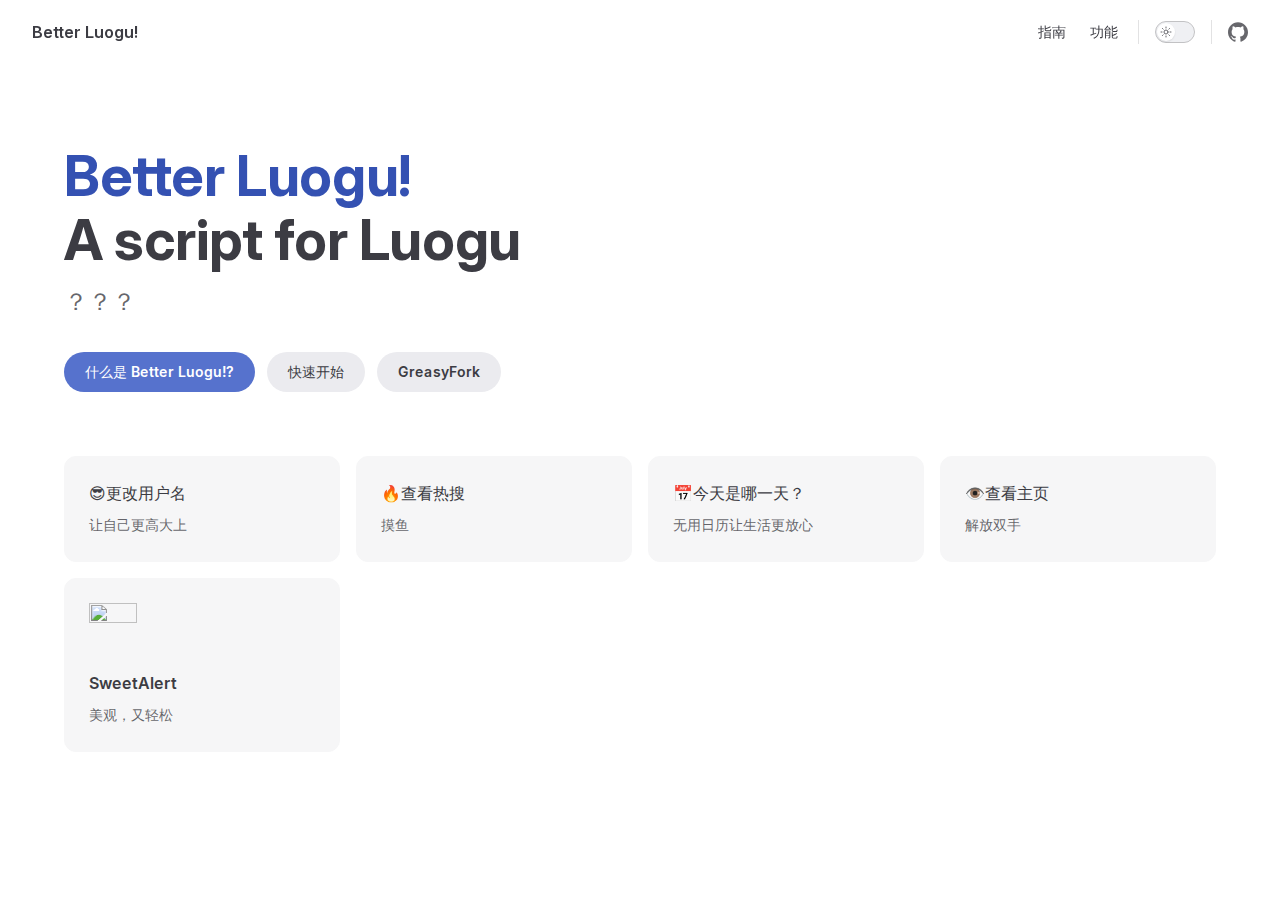
==== index.html @ eec1fc79 "m" ====
<!DOCTYPE html>
<html lang="en-US" dir="ltr">
  <head>
    <meta charset="utf-8">
    <meta name="viewport" content="width=device-width,initial-scale=1">
    <title>Better Luogu!</title>
    <meta name="description" content="A script for Luogu">
    <meta name="generator" content="VitePress v1.3.2">
    <link rel="preload stylesheet" href="/assets/style.Vy1ulHh1.css" as="style">
    
    <script type="module" src="/assets/app.DZzQFwU8.js"></script>
    <link rel="preload" href="/assets/inter-roman-latin.Di8DUHzh.woff2" as="font" type="font/woff2" crossorigin="">
    <link rel="modulepreload" href="/assets/chunks/theme.oPhPHLMv.js">
    <link rel="modulepreload" href="/assets/chunks/framework.CEgrwLex.js">
    <link rel="modulepreload" href="/assets/index.md.DiUFG3dp.lean.js">
    <link rel="icon" href="/favicon.icon">
    <script id="check-dark-mode">(()=>{const e=localStorage.getItem("vitepress-theme-appearance")||"auto",a=window.matchMedia("(prefers-color-scheme: dark)").matches;(!e||e==="auto"?a:e==="dark")&&document.documentElement.classList.add("dark")})();</script>
    <script id="check-mac-os">document.documentElement.classList.toggle("mac",/Mac|iPhone|iPod|iPad/i.test(navigator.platform));</script>
  </head>
  <body>
    <div id="app"><div class="Layout" data-v-d6480360><!--[--><!--]--><!--[--><span tabindex="-1" data-v-ca2f9509></span><a href="#VPContent" class="VPSkipLink visually-hidden" data-v-ca2f9509> Skip to content </a><!--]--><!----><header class="VPNav" data-v-d6480360 data-v-9bd35e56><div class="VPNavBar home top" data-v-9bd35e56 data-v-67d61da4><div class="wrapper" data-v-67d61da4><div class="container" data-v-67d61da4><div class="title" data-v-67d61da4><div class="VPNavBarTitle" data-v-67d61da4 data-v-83a07ee2><a class="title" href="/" data-v-83a07ee2><!--[--><!--]--><!----><span data-v-83a07ee2>Better Luogu!</span><!--[--><!--]--></a></div></div><div class="content" data-v-67d61da4><div class="content-body" data-v-67d61da4><!--[--><!--]--><div class="VPNavBarSearch search" data-v-67d61da4><!----></div><nav aria-labelledby="main-nav-aria-label" class="VPNavBarMenu menu" data-v-67d61da4 data-v-c55fbd2f><span id="main-nav-aria-label" class="visually-hidden" data-v-c55fbd2f> Main Navigation </span><!--[--><!--[--><a class="VPLink link VPNavBarMenuLink" href="/guide/introduction/what-is-Better-Luogu" tabindex="0" data-v-c55fbd2f data-v-611e8020><!--[--><span data-v-611e8020>指南</span><!--]--></a><!--]--><!--[--><a class="VPLink link VPNavBarMenuLink" href="/function/update" tabindex="0" data-v-c55fbd2f data-v-611e8020><!--[--><span data-v-611e8020>功能</span><!--]--></a><!--]--><!--]--></nav><!----><div class="VPNavBarAppearance appearance" data-v-67d61da4 data-v-9e258bc4><button class="VPSwitch VPSwitchAppearance" type="button" role="switch" title="Switch to dark theme" aria-checked="false" data-v-9e258bc4 data-v-59f43e8a data-v-2fafad51><span class="check" data-v-2fafad51><span class="icon" data-v-2fafad51><!--[--><span class="vpi-sun sun" data-v-59f43e8a></span><span class="vpi-moon moon" data-v-59f43e8a></span><!--]--></span></span></button></div><div class="VPSocialLinks VPNavBarSocialLinks social-links" data-v-67d61da4 data-v-81881a00 data-v-c04ac0eb><!--[--><a class="VPSocialLink no-icon" href="https://github.com/volatile78/BetterLuogu" aria-label="github" target="_blank" rel="noopener" data-v-c04ac0eb data-v-ed36364c><span class="vpi-social-github" /></a><!--]--></div><div class="VPFlyout VPNavBarExtra extra" data-v-67d61da4 data-v-0973d3c5 data-v-d850efe5><button type="button" class="button" aria-haspopup="true" aria-expanded="false" aria-label="extra navigation" data-v-d850efe5><span class="vpi-more-horizontal icon" data-v-d850efe5></span></button><div class="menu" data-v-d850efe5><div class="VPMenu" data-v-d850efe5 data-v-6d87a9bc><!----><!--[--><!--[--><!----><div class="group" data-v-0973d3c5><div class="item appearance" data-v-0973d3c5><p class="label" data-v-0973d3c5>Appearance</p><div class="appearance-action" data-v-0973d3c5><button class="VPSwitch VPSwitchAppearance" type="button" role="switch" title="Switch to dark theme" aria-checked="false" data-v-0973d3c5 data-v-59f43e8a data-v-2fafad51><span class="check" data-v-2fafad51><span class="icon" data-v-2fafad51><!--[--><span class="vpi-sun sun" data-v-59f43e8a></span><span class="vpi-moon moon" data-v-59f43e8a></span><!--]--></span></span></button></div></div></div><div class="group" data-v-0973d3c5><div class="item social-links" data-v-0973d3c5><div class="VPSocialLinks social-links-list" data-v-0973d3c5 data-v-c04ac0eb><!--[--><a class="VPSocialLink no-icon" href="https://github.com/volatile78/BetterLuogu" aria-label="github" target="_blank" rel="noopener" data-v-c04ac0eb data-v-ed36364c><span class="vpi-social-github" /></a><!--]--></div></div></div><!--]--><!--]--></div></div></div><!--[--><!--]--><button type="button" class="VPNavBarHamburger hamburger" aria-label="mobile navigation" aria-expanded="false" aria-controls="VPNavScreen" data-v-67d61da4 data-v-9b287ba3><span class="container" data-v-9b287ba3><span class="top" data-v-9b287ba3></span><span class="middle" data-v-9b287ba3></span><span class="bottom" data-v-9b287ba3></span></span></button></div></div></div></div><div class="divider" data-v-67d61da4><div class="divider-line" data-v-67d61da4></div></div></div><!----></header><!----><!----><div class="VPContent is-home" id="VPContent" data-v-d6480360 data-v-bf20719e><div class="VPHome" data-v-bf20719e data-v-41b4383f><!--[--><!--]--><div class="VPHero VPHomeHero" data-v-41b4383f data-v-5a4c76f4><div class="container" data-v-5a4c76f4><div class="main" data-v-5a4c76f4><!--[--><!--]--><!--[--><h1 class="name" data-v-5a4c76f4><span class="clip" data-v-5a4c76f4>Better Luogu!</span></h1><p class="text" data-v-5a4c76f4>A script for Luogu</p><p class="tagline" data-v-5a4c76f4>？？？</p><!--]--><!--[--><!--]--><div class="actions" data-v-5a4c76f4><!--[--><div class="action" data-v-5a4c76f4><a class="VPButton medium brand" href="/guide/introduction/what-is-Better-Luogu" data-v-5a4c76f4 data-v-1bdbe7b6>什么是 Better Luogu!?</a></div><div class="action" data-v-5a4c76f4><a class="VPButton medium alt" href="/guide/introduction/getting-started" data-v-5a4c76f4 data-v-1bdbe7b6>快速开始</a></div><div class="action" data-v-5a4c76f4><a class="VPButton medium alt" href="https://greasyfork.org/zh-CN/scripts/487511-better-luogu" target="_blank" rel="noreferrer" data-v-5a4c76f4 data-v-1bdbe7b6>GreasyFork</a></div><!--]--></div><!--[--><!--]--></div><!----></div></div><!--[--><!--]--><!--[--><!--]--><div class="VPFeatures VPHomeFeatures" data-v-41b4383f data-v-281ad482><div class="container" data-v-281ad482><div class="items" data-v-281ad482><!--[--><div class="grid-4 item" data-v-281ad482><div class="VPLink no-icon VPFeature" data-v-281ad482 data-v-fb1f2192><!--[--><article class="box" data-v-fb1f2192><!----><h2 class="title" data-v-fb1f2192>😎更改用户名</h2><p class="details" data-v-fb1f2192>让自己更高大上</p><!----></article><!--]--></div></div><div class="grid-4 item" data-v-281ad482><div class="VPLink no-icon VPFeature" data-v-281ad482 data-v-fb1f2192><!--[--><article class="box" data-v-fb1f2192><!----><h2 class="title" data-v-fb1f2192>🔥查看热搜</h2><p class="details" data-v-fb1f2192>摸鱼</p><!----></article><!--]--></div></div><div class="grid-4 item" data-v-281ad482><div class="VPLink no-icon VPFeature" data-v-281ad482 data-v-fb1f2192><!--[--><article class="box" data-v-fb1f2192><!----><h2 class="title" data-v-fb1f2192>📅今天是哪一天？</h2><p class="details" data-v-fb1f2192>无用日历让生活更放心</p><!----></article><!--]--></div></div><div class="grid-4 item" data-v-281ad482><div class="VPLink no-icon VPFeature" data-v-281ad482 data-v-fb1f2192><!--[--><article class="box" data-v-fb1f2192><!----><h2 class="title" data-v-fb1f2192>👁查看主页</h2><p class="details" data-v-fb1f2192>解放双手</p><!----></article><!--]--></div></div><div class="grid-4 item" data-v-281ad482><a class="VPLink link vp-external-link-icon no-icon VPFeature" href="https://sweetalert.js.org/" target="_blank" rel="noreferrer" data-v-281ad482 data-v-fb1f2192><!--[--><article class="box" data-v-fb1f2192><!--[--><img class="VPImage" src="https://sweetalert.js.org/assets/images/logo.svg" height="48" width="48" alt data-v-13f56645><!--]--><h2 class="title" data-v-fb1f2192>SweetAlert</h2><p class="details" data-v-fb1f2192>美观，又轻松</p><!----></article><!--]--></a></div><!--]--></div></div></div><!--[--><!--]--><div class="vp-doc container" style="" data-v-41b4383f data-v-29f87111><!--[--><div style="position:relative;" data-v-41b4383f><div></div></div><!--]--></div></div></div><!----><!--[--><!--]--></div></div>
    <script>window.__VP_HASH_MAP__=JSON.parse("{\"function_homepage.md\":\"B52q5Ajx\",\"function_hot_search.md\":\"CsonQ6lb\",\"function_personalization.md\":\"CkexrPQG\",\"function_popup.md\":\"BgIYjr_7\",\"function_update.md\":\"CN-IxDQj\",\"guide_introduction_getting-started.md\":\"0pOg0Qvg\",\"guide_introduction_what-is-better-luogu.md\":\"WMk35V8z\",\"index.md\":\"DiUFG3dp\",\"use_illustrate.md\":\"Cev5ZSl0\",\"use_username.md\":\"CEGbSxUd\"}");window.__VP_SITE_DATA__=JSON.parse("{\"lang\":\"en-US\",\"dir\":\"ltr\",\"title\":\"Better Luogu!\",\"description\":\"A script for Luogu\",\"base\":\"/\",\"head\":[],\"router\":{\"prefetchLinks\":true},\"appearance\":true,\"themeConfig\":{\"nav\":[{\"text\":\"指南\",\"link\":\"/guide/introduction/what-is-Better-Luogu\"},{\"text\":\"功能\",\"link\":\"/function/update\"}],\"sidebar\":[{\"text\":\"简介\",\"items\":[{\"text\":\"什么是 Better Luogu!?\",\"link\":\"/guide/introduction/what-is-Better-Luogu\"},{\"text\":\"快速开始\",\"link\":\"/guide/introduction/getting-started\"}]},{\"text\":\"功能\",\"items\":[{\"text\":\"更新提醒\",\"link\":\"/function/update\"},{\"text\":\"弹窗\",\"link\":\"/function/popup\"},{\"text\":\"个性化\",\"link\":\"/function/personalization\"},{\"text\":\"热搜\",\"link\":\"/function/hot_search\"},{\"text\":\"查看别人主页\",\"link\":\"/function/homepage\"}]},{\"text\":\"使用\",\"items\":[{\"text\":\"说明\",\"link\":\"/use/illustrate\"},{\"text\":\"用户名\",\"link\":\"/use/username\"}]}],\"socialLinks\":[{\"icon\":\"github\",\"link\":\"https://github.com/volatile78/BetterLuogu\"}]},\"locales\":{},\"scrollOffset\":134,\"cleanUrls\":true}");</script>
    
  </body>
</html>
---- assets/style.Vy1ulHh1.css ----
@font-face{font-family:Inter;font-style:normal;font-weight:100 900;font-display:swap;src:url(/assets/inter-roman-cyrillic-ext.BBPuwvHQ.woff2) format("woff2");unicode-range:U+0460-052F,U+1C80-1C88,U+20B4,U+2DE0-2DFF,U+A640-A69F,U+FE2E-FE2F}@font-face{font-family:Inter;font-style:normal;font-weight:100 900;font-display:swap;src:url(/assets/inter-roman-cyrillic.C5lxZ8CY.woff2) format("woff2");unicode-range:U+0301,U+0400-045F,U+0490-0491,U+04B0-04B1,U+2116}@font-face{font-family:Inter;font-style:normal;font-weight:100 900;font-display:swap;src:url(/assets/inter-roman-greek-ext.CqjqNYQ-.woff2) format("woff2");unicode-range:U+1F00-1FFF}@font-face{font-family:Inter;font-style:normal;font-weight:100 900;font-display:swap;src:url(/assets/inter-roman-greek.BBVDIX6e.woff2) format("woff2");unicode-range:U+0370-0377,U+037A-037F,U+0384-038A,U+038C,U+038E-03A1,U+03A3-03FF}@font-face{font-family:Inter;font-style:normal;font-weight:100 900;font-display:swap;src:url(/assets/inter-roman-vietnamese.BjW4sHH5.woff2) format("woff2");unicode-range:U+0102-0103,U+0110-0111,U+0128-0129,U+0168-0169,U+01A0-01A1,U+01AF-01B0,U+0300-0301,U+0303-0304,U+0308-0309,U+0323,U+0329,U+1EA0-1EF9,U+20AB}@font-face{font-family:Inter;font-style:normal;font-weight:100 900;font-display:swap;src:url(/assets/inter-roman-latin-ext.4ZJIpNVo.woff2) format("woff2");unicode-range:U+0100-02AF,U+0304,U+0308,U+0329,U+1E00-1E9F,U+1EF2-1EFF,U+2020,U+20A0-20AB,U+20AD-20C0,U+2113,U+2C60-2C7F,U+A720-A7FF}@font-face{font-family:Inter;font-style:normal;font-weight:100 900;font-display:swap;src:url(/assets/inter-roman-latin.Di8DUHzh.woff2) format("woff2");unicode-range:U+0000-00FF,U+0131,U+0152-0153,U+02BB-02BC,U+02C6,U+02DA,U+02DC,U+0304,U+0308,U+0329,U+2000-206F,U+2074,U+20AC,U+2122,U+2191,U+2193,U+2212,U+2215,U+FEFF,U+FFFD}@font-face{font-family:Inter;font-style:italic;font-weight:100 900;font-display:swap;src:url(/assets/inter-italic-cyrillic-ext.r48I6akx.woff2) format("woff2");unicode-range:U+0460-052F,U+1C80-1C88,U+20B4,U+2DE0-2DFF,U+A640-A69F,U+FE2E-FE2F}@font-face{font-family:Inter;font-style:italic;font-weight:100 900;font-display:swap;src:url(/assets/inter-italic-cyrillic.By2_1cv3.woff2) format("woff2");unicode-range:U+0301,U+0400-045F,U+0490-0491,U+04B0-04B1,U+2116}@font-face{font-family:Inter;font-style:italic;font-weight:100 900;font-display:swap;src:url(/assets/inter-italic-greek-ext.1u6EdAuj.woff2) format("woff2");unicode-range:U+1F00-1FFF}@font-face{font-family:Inter;font-style:italic;font-weight:100 900;font-display:swap;src:url(/assets/inter-italic-greek.DJ8dCoTZ.woff2) format("woff2");unicode-range:U+0370-0377,U+037A-037F,U+0384-038A,U+038C,U+038E-03A1,U+03A3-03FF}@font-face{font-family:Inter;font-style:italic;font-weight:100 900;font-display:swap;src:url(/assets/inter-italic-vietnamese.BSbpV94h.woff2) format("woff2");unicode-range:U+0102-0103,U+0110-0111,U+0128-0129,U+0168-0169,U+01A0-01A1,U+01AF-01B0,U+0300-0301,U+0303-0304,U+0308-0309,U+0323,U+0329,U+1EA0-1EF9,U+20AB}@font-face{font-family:Inter;font-style:italic;font-weight:100 900;font-display:swap;src:url(/assets/inter-italic-latin-ext.CN1xVJS-.woff2) format("woff2");unicode-range:U+0100-02AF,U+0304,U+0308,U+0329,U+1E00-1E9F,U+1EF2-1EFF,U+2020,U+20A0-20AB,U+20AD-20C0,U+2113,U+2C60-2C7F,U+A720-A7FF}@font-face{font-family:Inter;font-style:italic;font-weight:100 900;font-display:swap;src:url(/assets/inter-italic-latin.C2AdPX0b.woff2) format("woff2");unicode-range:U+0000-00FF,U+0131,U+0152-0153,U+02BB-02BC,U+02C6,U+02DA,U+02DC,U+0304,U+0308,U+0329,U+2000-206F,U+2074,U+20AC,U+2122,U+2191,U+2193,U+2212,U+2215,U+FEFF,U+FFFD}@font-face{font-family:Punctuation SC;font-weight:400;src:local("PingFang SC Regular"),local("Noto Sans CJK SC"),local("Microsoft YaHei");unicode-range:U+201C,U+201D,U+2018,U+2019,U+2E3A,U+2014,U+2013,U+2026,U+00B7,U+007E,U+002F}@font-face{font-family:Punctuation SC;font-weight:500;src:local("PingFang SC Medium"),local("Noto Sans CJK SC"),local("Microsoft YaHei");unicode-range:U+201C,U+201D,U+2018,U+2019,U+2E3A,U+2014,U+2013,U+2026,U+00B7,U+007E,U+002F}@font-face{font-family:Punctuation SC;font-weight:600;src:local("PingFang SC Semibold"),local("Noto Sans CJK SC Bold"),local("Microsoft YaHei Bold");unicode-range:U+201C,U+201D,U+2018,U+2019,U+2E3A,U+2014,U+2013,U+2026,U+00B7,U+007E,U+002F}@font-face{font-family:Punctuation SC;font-weight:700;src:local("PingFang SC Semibold"),local("Noto Sans CJK SC Bold"),local("Microsoft YaHei Bold");unicode-range:U+201C,U+201D,U+2018,U+2019,U+2E3A,U+2014,U+2013,U+2026,U+00B7,U+007E,U+002F}:root{--vp-c-white: #ffffff;--vp-c-black: #000000;--vp-c-neutral: var(--vp-c-black);--vp-c-neutral-inverse: var(--vp-c-white)}.dark{--vp-c-neutral: var(--vp-c-white);--vp-c-neutral-inverse: var(--vp-c-black)}:root{--vp-c-gray-1: #dddde3;--vp-c-gray-2: #e4e4e9;--vp-c-gray-3: #ebebef;--vp-c-gray-soft: rgba(142, 150, 170, .14);--vp-c-indigo-1: #3451b2;--vp-c-indigo-2: #3a5ccc;--vp-c-indigo-3: #5672cd;--vp-c-indigo-soft: rgba(100, 108, 255, .14);--vp-c-purple-1: #6f42c1;--vp-c-purple-2: #7e4cc9;--vp-c-purple-3: #8e5cd9;--vp-c-purple-soft: rgba(159, 122, 234, .14);--vp-c-green-1: #18794e;--vp-c-green-2: #299764;--vp-c-green-3: #30a46c;--vp-c-green-soft: rgba(16, 185, 129, .14);--vp-c-yellow-1: #915930;--vp-c-yellow-2: #946300;--vp-c-yellow-3: #9f6a00;--vp-c-yellow-soft: rgba(234, 179, 8, .14);--vp-c-red-1: #b8272c;--vp-c-red-2: #d5393e;--vp-c-red-3: #e0575b;--vp-c-red-soft: rgba(244, 63, 94, .14);--vp-c-sponsor: #db2777}.dark{--vp-c-gray-1: #515c67;--vp-c-gray-2: #414853;--vp-c-gray-3: #32363f;--vp-c-gray-soft: rgba(101, 117, 133, .16);--vp-c-indigo-1: #a8b1ff;--vp-c-indigo-2: #5c73e7;--vp-c-indigo-3: #3e63dd;--vp-c-indigo-soft: rgba(100, 108, 255, .16);--vp-c-purple-1: #c8abfa;--vp-c-purple-2: #a879e6;--vp-c-purple-3: #8e5cd9;--vp-c-purple-soft: rgba(159, 122, 234, .16);--vp-c-green-1: #3dd68c;--vp-c-green-2: #30a46c;--vp-c-green-3: #298459;--vp-c-green-soft: rgba(16, 185, 129, .16);--vp-c-yellow-1: #f9b44e;--vp-c-yellow-2: #da8b17;--vp-c-yellow-3: #a46a0a;--vp-c-yellow-soft: rgba(234, 179, 8, .16);--vp-c-red-1: #f66f81;--vp-c-red-2: #f14158;--vp-c-red-3: #b62a3c;--vp-c-red-soft: rgba(244, 63, 94, .16)}:root{--vp-c-bg: #ffffff;--vp-c-bg-alt: #f6f6f7;--vp-c-bg-elv: #ffffff;--vp-c-bg-soft: #f6f6f7}.dark{--vp-c-bg: #1b1b1f;--vp-c-bg-alt: #161618;--vp-c-bg-elv: #202127;--vp-c-bg-soft: #202127}:root{--vp-c-border: #c2c2c4;--vp-c-divider: #e2e2e3;--vp-c-gutter: #e2e2e3}.dark{--vp-c-border: #3c3f44;--vp-c-divider: #2e2e32;--vp-c-gutter: #000000}:root{--vp-c-text-1: rgba(60, 60, 67);--vp-c-text-2: rgba(60, 60, 67, .78);--vp-c-text-3: rgba(60, 60, 67, .56)}.dark{--vp-c-text-1: rgba(255, 255, 245, .86);--vp-c-text-2: rgba(235, 235, 245, .6);--vp-c-text-3: rgba(235, 235, 245, .38)}:root{--vp-c-default-1: var(--vp-c-gray-1);--vp-c-default-2: var(--vp-c-gray-2);--vp-c-default-3: var(--vp-c-gray-3);--vp-c-default-soft: var(--vp-c-gray-soft);--vp-c-brand-1: var(--vp-c-indigo-1);--vp-c-brand-2: var(--vp-c-indigo-2);--vp-c-brand-3: var(--vp-c-indigo-3);--vp-c-brand-soft: var(--vp-c-indigo-soft);--vp-c-brand: var(--vp-c-brand-1);--vp-c-tip-1: var(--vp-c-brand-1);--vp-c-tip-2: var(--vp-c-brand-2);--vp-c-tip-3: var(--vp-c-brand-3);--vp-c-tip-soft: var(--vp-c-brand-soft);--vp-c-note-1: var(--vp-c-brand-1);--vp-c-note-2: var(--vp-c-brand-2);--vp-c-note-3: var(--vp-c-brand-3);--vp-c-note-soft: var(--vp-c-brand-soft);--vp-c-success-1: var(--vp-c-green-1);--vp-c-success-2: var(--vp-c-green-2);--vp-c-success-3: var(--vp-c-green-3);--vp-c-success-soft: var(--vp-c-green-soft);--vp-c-important-1: var(--vp-c-purple-1);--vp-c-important-2: var(--vp-c-purple-2);--vp-c-important-3: var(--vp-c-purple-3);--vp-c-important-soft: var(--vp-c-purple-soft);--vp-c-warning-1: var(--vp-c-yellow-1);--vp-c-warning-2: var(--vp-c-yellow-2);--vp-c-warning-3: var(--vp-c-yellow-3);--vp-c-warning-soft: var(--vp-c-yellow-soft);--vp-c-danger-1: var(--vp-c-red-1);--vp-c-danger-2: var(--vp-c-red-2);--vp-c-danger-3: var(--vp-c-red-3);--vp-c-danger-soft: var(--vp-c-red-soft);--vp-c-caution-1: var(--vp-c-red-1);--vp-c-caution-2: var(--vp-c-red-2);--vp-c-caution-3: var(--vp-c-red-3);--vp-c-caution-soft: var(--vp-c-red-soft)}:root{--vp-font-family-base: "Inter", ui-sans-serif, system-ui, sans-serif, "Apple Color Emoji", "Segoe UI Emoji", "Segoe UI Symbol", "Noto Color Emoji";--vp-font-family-mono: ui-monospace, "Menlo", "Monaco", "Consolas", "Liberation Mono", "Courier New", monospace;font-optical-sizing:auto}:root:where(:lang(zh)){--vp-font-family-base: "Punctuation SC", "Inter", ui-sans-serif, system-ui, "PingFang SC", "Noto Sans CJK SC", "Noto Sans SC", "Heiti SC", "Microsoft YaHei", "DengXian", sans-serif, "Apple Color Emoji", "Segoe UI Emoji", "Segoe UI Symbol", "Noto Color Emoji"}:root{--vp-shadow-1: 0 1px 2px rgba(0, 0, 0, .04), 0 1px 2px rgba(0, 0, 0, .06);--vp-shadow-2: 0 3px 12px rgba(0, 0, 0, .07), 0 1px 4px rgba(0, 0, 0, .07);--vp-shadow-3: 0 12px 32px rgba(0, 0, 0, .1), 0 2px 6px rgba(0, 0, 0, .08);--vp-shadow-4: 0 14px 44px rgba(0, 0, 0, .12), 0 3px 9px rgba(0, 0, 0, .12);--vp-shadow-5: 0 18px 56px rgba(0, 0, 0, .16), 0 4px 12px rgba(0, 0, 0, .16)}:root{--vp-z-index-footer: 10;--vp-z-index-local-nav: 20;--vp-z-index-nav: 30;--vp-z-index-layout-top: 40;--vp-z-index-backdrop: 50;--vp-z-index-sidebar: 60}@media (min-width: 960px){:root{--vp-z-index-sidebar: 25}}:root{--vp-layout-max-width: 1440px}:root{--vp-header-anchor-symbol: "#"}:root{--vp-code-line-height: 1.7;--vp-code-font-size: .875em;--vp-code-color: var(--vp-c-brand-1);--vp-code-link-color: var(--vp-c-brand-1);--vp-code-link-hover-color: var(--vp-c-brand-2);--vp-code-bg: var(--vp-c-default-soft);--vp-code-block-color: var(--vp-c-text-2);--vp-code-block-bg: var(--vp-c-bg-alt);--vp-code-block-divider-color: var(--vp-c-gutter);--vp-code-lang-color: var(--vp-c-text-3);--vp-code-line-highlight-color: var(--vp-c-default-soft);--vp-code-line-number-color: var(--vp-c-text-3);--vp-code-line-diff-add-color: var(--vp-c-success-soft);--vp-code-line-diff-add-symbol-color: var(--vp-c-success-1);--vp-code-line-diff-remove-color: var(--vp-c-danger-soft);--vp-code-line-diff-remove-symbol-color: var(--vp-c-danger-1);--vp-code-line-warning-color: var(--vp-c-warning-soft);--vp-code-line-error-color: var(--vp-c-danger-soft);--vp-code-copy-code-border-color: var(--vp-c-divider);--vp-code-copy-code-bg: var(--vp-c-bg-soft);--vp-code-copy-code-hover-border-color: var(--vp-c-divider);--vp-code-copy-code-hover-bg: var(--vp-c-bg);--vp-code-copy-code-active-text: var(--vp-c-text-2);--vp-code-copy-copied-text-content: "Copied";--vp-code-tab-divider: var(--vp-code-block-divider-color);--vp-code-tab-text-color: var(--vp-c-text-2);--vp-code-tab-bg: var(--vp-code-block-bg);--vp-code-tab-hover-text-color: var(--vp-c-text-1);--vp-code-tab-active-text-color: var(--vp-c-text-1);--vp-code-tab-active-bar-color: var(--vp-c-brand-1)}:root{--vp-button-brand-border: transparent;--vp-button-brand-text: var(--vp-c-white);--vp-button-brand-bg: var(--vp-c-brand-3);--vp-button-brand-hover-border: transparent;--vp-button-brand-hover-text: var(--vp-c-white);--vp-button-brand-hover-bg: var(--vp-c-brand-2);--vp-button-brand-active-border: transparent;--vp-button-brand-active-text: var(--vp-c-white);--vp-button-brand-active-bg: var(--vp-c-brand-1);--vp-button-alt-border: transparent;--vp-button-alt-text: var(--vp-c-text-1);--vp-button-alt-bg: var(--vp-c-default-3);--vp-button-alt-hover-border: transparent;--vp-button-alt-hover-text: var(--vp-c-text-1);--vp-button-alt-hover-bg: var(--vp-c-default-2);--vp-button-alt-active-border: transparent;--vp-button-alt-active-text: var(--vp-c-text-1);--vp-button-alt-active-bg: var(--vp-c-default-1);--vp-button-sponsor-border: var(--vp-c-text-2);--vp-button-sponsor-text: var(--vp-c-text-2);--vp-button-sponsor-bg: transparent;--vp-button-sponsor-hover-border: var(--vp-c-sponsor);--vp-button-sponsor-hover-text: var(--vp-c-sponsor);--vp-button-sponsor-hover-bg: transparent;--vp-button-sponsor-active-border: var(--vp-c-sponsor);--vp-button-sponsor-active-text: var(--vp-c-sponsor);--vp-button-sponsor-active-bg: transparent}:root{--vp-custom-block-font-size: 14px;--vp-custom-block-code-font-size: 13px;--vp-custom-block-info-border: transparent;--vp-custom-block-info-text: var(--vp-c-text-1);--vp-custom-block-info-bg: var(--vp-c-default-soft);--vp-custom-block-info-code-bg: var(--vp-c-default-soft);--vp-custom-block-note-border: transparent;--vp-custom-block-note-text: var(--vp-c-text-1);--vp-custom-block-note-bg: var(--vp-c-default-soft);--vp-custom-block-note-code-bg: var(--vp-c-default-soft);--vp-custom-block-tip-border: transparent;--vp-custom-block-tip-text: var(--vp-c-text-1);--vp-custom-block-tip-bg: var(--vp-c-tip-soft);--vp-custom-block-tip-code-bg: var(--vp-c-tip-soft);--vp-custom-block-important-border: transparent;--vp-custom-block-important-text: var(--vp-c-text-1);--vp-custom-block-important-bg: var(--vp-c-important-soft);--vp-custom-block-important-code-bg: var(--vp-c-important-soft);--vp-custom-block-warning-border: transparent;--vp-custom-block-warning-text: var(--vp-c-text-1);--vp-custom-block-warning-bg: var(--vp-c-warning-soft);--vp-custom-block-warning-code-bg: var(--vp-c-warning-soft);--vp-custom-block-danger-border: transparent;--vp-custom-block-danger-text: var(--vp-c-text-1);--vp-custom-block-danger-bg: var(--vp-c-danger-soft);--vp-custom-block-danger-code-bg: var(--vp-c-danger-soft);--vp-custom-block-caution-border: transparent;--vp-custom-block-caution-text: var(--vp-c-text-1);--vp-custom-block-caution-bg: var(--vp-c-caution-soft);--vp-custom-block-caution-code-bg: var(--vp-c-caution-soft);--vp-custom-block-details-border: var(--vp-custom-block-info-border);--vp-custom-block-details-text: var(--vp-custom-block-info-text);--vp-custom-block-details-bg: var(--vp-custom-block-info-bg);--vp-custom-block-details-code-bg: var(--vp-custom-block-info-code-bg)}:root{--vp-input-border-color: var(--vp-c-border);--vp-input-bg-color: var(--vp-c-bg-alt);--vp-input-switch-bg-color: var(--vp-c-default-soft)}:root{--vp-nav-height: 64px;--vp-nav-bg-color: var(--vp-c-bg);--vp-nav-screen-bg-color: var(--vp-c-bg);--vp-nav-logo-height: 24px}.hide-nav{--vp-nav-height: 0px}.hide-nav .VPSidebar{--vp-nav-height: 22px}:root{--vp-local-nav-bg-color: var(--vp-c-bg)}:root{--vp-sidebar-width: 272px;--vp-sidebar-bg-color: var(--vp-c-bg-alt)}:root{--vp-backdrop-bg-color: rgba(0, 0, 0, .6)}:root{--vp-home-hero-name-color: var(--vp-c-brand-1);--vp-home-hero-name-background: transparent;--vp-home-hero-image-background-image: none;--vp-home-hero-image-filter: none}:root{--vp-badge-info-border: transparent;--vp-badge-info-text: var(--vp-c-text-2);--vp-badge-info-bg: var(--vp-c-default-soft);--vp-badge-tip-border: transparent;--vp-badge-tip-text: var(--vp-c-tip-1);--vp-badge-tip-bg: var(--vp-c-tip-soft);--vp-badge-warning-border: transparent;--vp-badge-warning-text: var(--vp-c-warning-1);--vp-badge-warning-bg: var(--vp-c-warning-soft);--vp-badge-danger-border: transparent;--vp-badge-danger-text: var(--vp-c-danger-1);--vp-badge-danger-bg: var(--vp-c-danger-soft)}:root{--vp-carbon-ads-text-color: var(--vp-c-text-1);--vp-carbon-ads-poweredby-color: var(--vp-c-text-2);--vp-carbon-ads-bg-color: var(--vp-c-bg-soft);--vp-carbon-ads-hover-text-color: var(--vp-c-brand-1);--vp-carbon-ads-hover-poweredby-color: var(--vp-c-text-1)}:root{--vp-local-search-bg: var(--vp-c-bg);--vp-local-search-result-bg: var(--vp-c-bg);--vp-local-search-result-border: var(--vp-c-divider);--vp-local-search-result-selected-bg: var(--vp-c-bg);--vp-local-search-result-selected-border: var(--vp-c-brand-1);--vp-local-search-highlight-bg: var(--vp-c-brand-1);--vp-local-search-highlight-text: var(--vp-c-neutral-inverse)}@media (prefers-reduced-motion: reduce){*,:before,:after{animation-delay:-1ms!important;animation-duration:1ms!important;animation-iteration-count:1!important;background-attachment:initial!important;scroll-behavior:auto!important;transition-duration:0s!important;transition-delay:0s!important}}*,:before,:after{box-sizing:border-box}html{line-height:1.4;font-size:16px;-webkit-text-size-adjust:100%}html.dark{color-scheme:dark}body{margin:0;width:100%;min-width:320px;min-height:100vh;line-height:24px;font-family:var(--vp-font-family-base);font-size:16px;font-weight:400;color:var(--vp-c-text-1);background-color:var(--vp-c-bg);font-synthesis:style;text-rendering:optimizeLegibility;-webkit-font-smoothing:antialiased;-moz-osx-font-smoothing:grayscale}main{display:block}h1,h2,h3,h4,h5,h6{margin:0;line-height:24px;font-size:16px;font-weight:400}p{margin:0}strong,b{font-weight:600}a,area,button,[role=button],input,label,select,summary,textarea{touch-action:manipulation}a{color:inherit;text-decoration:inherit}ol,ul{list-style:none;margin:0;padding:0}blockquote{margin:0}pre,code,kbd,samp{font-family:var(--vp-font-family-mono)}img,svg,video,canvas,audio,iframe,embed,object{display:block}figure{margin:0}img,video{max-width:100%;height:auto}button,input,optgroup,select,textarea{border:0;padding:0;line-height:inherit;color:inherit}button{padding:0;font-family:inherit;background-color:transparent;background-image:none}button:enabled,[role=button]:enabled{cursor:pointer}button:focus,button:focus-visible{outline:1px dotted;outline:4px auto -webkit-focus-ring-color}button:focus:not(:focus-visible){outline:none!important}input:focus,textarea:focus,select:focus{outline:none}table{border-collapse:collapse}input{background-color:transparent}input:-ms-input-placeholder,textarea:-ms-input-placeholder{color:var(--vp-c-text-3)}input::-ms-input-placeholder,textarea::-ms-input-placeholder{color:var(--vp-c-text-3)}input::placeholder,textarea::placeholder{color:var(--vp-c-text-3)}input::-webkit-outer-spin-button,input::-webkit-inner-spin-button{-webkit-appearance:none;margin:0}input[type=number]{-moz-appearance:textfield}textarea{resize:vertical}select{-webkit-appearance:none}fieldset{margin:0;padding:0}h1,h2,h3,h4,h5,h6,li,p{overflow-wrap:break-word}vite-error-overlay{z-index:9999}mjx-container{overflow-x:auto}mjx-container>svg{display:inline-block;margin:auto}[class^=vpi-],[class*=" vpi-"],.vp-icon{width:1em;height:1em}[class^=vpi-].bg,[class*=" vpi-"].bg,.vp-icon.bg{background-size:100% 100%;background-color:transparent}[class^=vpi-]:not(.bg),[class*=" vpi-"]:not(.bg),.vp-icon:not(.bg){-webkit-mask:var(--icon) no-repeat;mask:var(--icon) no-repeat;-webkit-mask-size:100% 100%;mask-size:100% 100%;background-color:currentColor;color:inherit}.vpi-align-left{--icon: url("data:image/svg+xml,%3Csvg xmlns='http://www.w3.org/2000/svg' fill='none' stroke='currentColor' stroke-linecap='round' stroke-linejoin='round' stroke-width='2' viewBox='0 0 24 24'%3E%3Cpath d='M21 6H3M15 12H3M17 18H3'/%3E%3C/svg%3E")}.vpi-arrow-right,.vpi-arrow-down,.vpi-arrow-left,.vpi-arrow-up{--icon: url("data:image/svg+xml,%3Csvg xmlns='http://www.w3.org/2000/svg' fill='none' stroke='currentColor' stroke-linecap='round' stroke-linejoin='round' stroke-width='2' viewBox='0 0 24 24'%3E%3Cpath d='M5 12h14M12 5l7 7-7 7'/%3E%3C/svg%3E")}.vpi-chevron-right,.vpi-chevron-down,.vpi-chevron-left,.vpi-chevron-up{--icon: url("data:image/svg+xml,%3Csvg xmlns='http://www.w3.org/2000/svg' fill='none' stroke='currentColor' stroke-linecap='round' stroke-linejoin='round' stroke-width='2' viewBox='0 0 24 24'%3E%3Cpath d='m9 18 6-6-6-6'/%3E%3C/svg%3E")}.vpi-chevron-down,.vpi-arrow-down{transform:rotate(90deg)}.vpi-chevron-left,.vpi-arrow-left{transform:rotate(180deg)}.vpi-chevron-up,.vpi-arrow-up{transform:rotate(-90deg)}.vpi-square-pen{--icon: url("data:image/svg+xml,%3Csvg xmlns='http://www.w3.org/2000/svg' fill='none' stroke='currentColor' stroke-linecap='round' stroke-linejoin='round' stroke-width='2' viewBox='0 0 24 24'%3E%3Cpath d='M12 3H5a2 2 0 0 0-2 2v14a2 2 0 0 0 2 2h14a2 2 0 0 0 2-2v-7'/%3E%3Cpath d='M18.375 2.625a2.121 2.121 0 1 1 3 3L12 15l-4 1 1-4Z'/%3E%3C/svg%3E")}.vpi-plus{--icon: url("data:image/svg+xml,%3Csvg xmlns='http://www.w3.org/2000/svg' fill='none' stroke='currentColor' stroke-linecap='round' stroke-linejoin='round' stroke-width='2' viewBox='0 0 24 24'%3E%3Cpath d='M5 12h14M12 5v14'/%3E%3C/svg%3E")}.vpi-sun{--icon: url("data:image/svg+xml,%3Csvg xmlns='http://www.w3.org/2000/svg' fill='none' stroke='currentColor' stroke-linecap='round' stroke-linejoin='round' stroke-width='2' viewBox='0 0 24 24'%3E%3Ccircle cx='12' cy='12' r='4'/%3E%3Cpath d='M12 2v2M12 20v2M4.93 4.93l1.41 1.41M17.66 17.66l1.41 1.41M2 12h2M20 12h2M6.34 17.66l-1.41 1.41M19.07 4.93l-1.41 1.41'/%3E%3C/svg%3E")}.vpi-moon{--icon: url("data:image/svg+xml,%3Csvg xmlns='http://www.w3.org/2000/svg' fill='none' stroke='currentColor' stroke-linecap='round' stroke-linejoin='round' stroke-width='2' viewBox='0 0 24 24'%3E%3Cpath d='M12 3a6 6 0 0 0 9 9 9 9 0 1 1-9-9Z'/%3E%3C/svg%3E")}.vpi-more-horizontal{--icon: url("data:image/svg+xml,%3Csvg xmlns='http://www.w3.org/2000/svg' fill='none' stroke='currentColor' stroke-linecap='round' stroke-linejoin='round' stroke-width='2' viewBox='0 0 24 24'%3E%3Ccircle cx='12' cy='12' r='1'/%3E%3Ccircle cx='19' cy='12' r='1'/%3E%3Ccircle cx='5' cy='12' r='1'/%3E%3C/svg%3E")}.vpi-languages{--icon: url("data:image/svg+xml,%3Csvg xmlns='http://www.w3.org/2000/svg' fill='none' stroke='currentColor' stroke-linecap='round' stroke-linejoin='round' stroke-width='2' viewBox='0 0 24 24'%3E%3Cpath d='m5 8 6 6M4 14l6-6 2-3M2 5h12M7 2h1M22 22l-5-10-5 10M14 18h6'/%3E%3C/svg%3E")}.vpi-heart{--icon: url("data:image/svg+xml,%3Csvg xmlns='http://www.w3.org/2000/svg' fill='none' stroke='currentColor' stroke-linecap='round' stroke-linejoin='round' stroke-width='2' viewBox='0 0 24 24'%3E%3Cpath d='M19 14c1.49-1.46 3-3.21 3-5.5A5.5 5.5 0 0 0 16.5 3c-1.76 0-3 .5-4.5 2-1.5-1.5-2.74-2-4.5-2A5.5 5.5 0 0 0 2 8.5c0 2.3 1.5 4.05 3 5.5l7 7Z'/%3E%3C/svg%3E")}.vpi-search{--icon: url("data:image/svg+xml,%3Csvg xmlns='http://www.w3.org/2000/svg' fill='none' stroke='currentColor' stroke-linecap='round' stroke-linejoin='round' stroke-width='2' viewBox='0 0 24 24'%3E%3Ccircle cx='11' cy='11' r='8'/%3E%3Cpath d='m21 21-4.3-4.3'/%3E%3C/svg%3E")}.vpi-layout-list{--icon: url("data:image/svg+xml,%3Csvg xmlns='http://www.w3.org/2000/svg' fill='none' stroke='currentColor' stroke-linecap='round' stroke-linejoin='round' stroke-width='2' viewBox='0 0 24 24'%3E%3Crect width='7' height='7' x='3' y='3' rx='1'/%3E%3Crect width='7' height='7' x='3' y='14' rx='1'/%3E%3Cpath d='M14 4h7M14 9h7M14 15h7M14 20h7'/%3E%3C/svg%3E")}.vpi-delete{--icon: url("data:image/svg+xml,%3Csvg xmlns='http://www.w3.org/2000/svg' fill='none' stroke='currentColor' stroke-linecap='round' stroke-linejoin='round' stroke-width='2' viewBox='0 0 24 24'%3E%3Cpath d='M20 5H9l-7 7 7 7h11a2 2 0 0 0 2-2V7a2 2 0 0 0-2-2ZM18 9l-6 6M12 9l6 6'/%3E%3C/svg%3E")}.vpi-corner-down-left{--icon: url("data:image/svg+xml,%3Csvg xmlns='http://www.w3.org/2000/svg' fill='none' stroke='currentColor' stroke-linecap='round' stroke-linejoin='round' stroke-width='2' viewBox='0 0 24 24'%3E%3Cpath d='m9 10-5 5 5 5'/%3E%3Cpath d='M20 4v7a4 4 0 0 1-4 4H4'/%3E%3C/svg%3E")}:root{--vp-icon-copy: url("data:image/svg+xml,%3Csvg xmlns='http://www.w3.org/2000/svg' fill='none' stroke='rgba(128,128,128,1)' stroke-linecap='round' stroke-linejoin='round' stroke-width='2' viewBox='0 0 24 24'%3E%3Crect width='8' height='4' x='8' y='2' rx='1' ry='1'/%3E%3Cpath d='M16 4h2a2 2 0 0 1 2 2v14a2 2 0 0 1-2 2H6a2 2 0 0 1-2-2V6a2 2 0 0 1 2-2h2'/%3E%3C/svg%3E");--vp-icon-copied: url("data:image/svg+xml,%3Csvg xmlns='http://www.w3.org/2000/svg' fill='none' stroke='rgba(128,128,128,1)' stroke-linecap='round' stroke-linejoin='round' stroke-width='2' viewBox='0 0 24 24'%3E%3Crect width='8' height='4' x='8' y='2' rx='1' ry='1'/%3E%3Cpath d='M16 4h2a2 2 0 0 1 2 2v14a2 2 0 0 1-2 2H6a2 2 0 0 1-2-2V6a2 2 0 0 1 2-2h2'/%3E%3Cpath d='m9 14 2 2 4-4'/%3E%3C/svg%3E")}.vpi-social-discord{--icon: url("data:image/svg+xml,%3Csvg xmlns='http://www.w3.org/2000/svg' viewBox='0 0 24 24'%3E%3Cpath d='M20.317 4.37a19.791 19.791 0 0 0-4.885-1.515.074.074 0 0 0-.079.037c-.21.375-.444.864-.608 1.25a18.27 18.27 0 0 0-5.487 0 12.64 12.64 0 0 0-.617-1.25.077.077 0 0 0-.079-.037A19.736 19.736 0 0 0 3.677 4.37a.07.07 0 0 0-.032.027C.533 9.046-.32 13.58.099 18.057a.082.082 0 0 0 .031.057 19.9 19.9 0 0 0 5.993 3.03.078.078 0 0 0 .084-.028c.462-.63.874-1.295 1.226-1.994a.076.076 0 0 0-.041-.106 13.107 13.107 0 0 1-1.872-.892.077.077 0 0 1-.008-.128 10.2 10.2 0 0 0 .372-.292.074.074 0 0 1 .077-.01c3.928 1.793 8.18 1.793 12.062 0a.074.074 0 0 1 .078.01c.12.098.246.198.373.292a.077.077 0 0 1-.006.127 12.299 12.299 0 0 1-1.873.892.077.077 0 0 0-.041.107c.36.698.772 1.362 1.225 1.993a.076.076 0 0 0 .084.028 19.839 19.839 0 0 0 6.002-3.03.077.077 0 0 0 .032-.054c.5-5.177-.838-9.674-3.549-13.66a.061.061 0 0 0-.031-.03zM8.02 15.33c-1.183 0-2.157-1.085-2.157-2.419 0-1.333.956-2.419 2.157-2.419 1.21 0 2.176 1.096 2.157 2.42 0 1.333-.956 2.418-2.157 2.418zm7.975 0c-1.183 0-2.157-1.085-2.157-2.419 0-1.333.955-2.419 2.157-2.419 1.21 0 2.176 1.096 2.157 2.42 0 1.333-.946 2.418-2.157 2.418Z'/%3E%3C/svg%3E")}.vpi-social-facebook{--icon: url("data:image/svg+xml,%3Csvg xmlns='http://www.w3.org/2000/svg' viewBox='0 0 24 24'%3E%3Cpath d='M9.101 23.691v-7.98H6.627v-3.667h2.474v-1.58c0-4.085 1.848-5.978 5.858-5.978.401 0 .955.042 1.468.103a8.68 8.68 0 0 1 1.141.195v3.325a8.623 8.623 0 0 0-.653-.036 26.805 26.805 0 0 0-.733-.009c-.707 0-1.259.096-1.675.309a1.686 1.686 0 0 0-.679.622c-.258.42-.374.995-.374 1.752v1.297h3.919l-.386 2.103-.287 1.564h-3.246v8.245C19.396 23.238 24 18.179 24 12.044c0-6.627-5.373-12-12-12s-12 5.373-12 12c0 5.628 3.874 10.35 9.101 11.647Z'/%3E%3C/svg%3E")}.vpi-social-github{--icon: url("data:image/svg+xml,%3Csvg xmlns='http://www.w3.org/2000/svg' viewBox='0 0 24 24'%3E%3Cpath d='M12 .297c-6.63 0-12 5.373-12 12 0 5.303 3.438 9.8 8.205 11.385.6.113.82-.258.82-.577 0-.285-.01-1.04-.015-2.04-3.338.724-4.042-1.61-4.042-1.61C4.422 18.07 3.633 17.7 3.633 17.7c-1.087-.744.084-.729.084-.729 1.205.084 1.838 1.236 1.838 1.236 1.07 1.835 2.809 1.305 3.495.998.108-.776.417-1.305.76-1.605-2.665-.3-5.466-1.332-5.466-5.93 0-1.31.465-2.38 1.235-3.22-.135-.303-.54-1.523.105-3.176 0 0 1.005-.322 3.3 1.23.96-.267 1.98-.399 3-.405 1.02.006 2.04.138 3 .405 2.28-1.552 3.285-1.23 3.285-1.23.645 1.653.24 2.873.12 3.176.765.84 1.23 1.91 1.23 3.22 0 4.61-2.805 5.625-5.475 5.92.42.36.81 1.096.81 2.22 0 1.606-.015 2.896-.015 3.286 0 .315.21.69.825.57C20.565 22.092 24 17.592 24 12.297c0-6.627-5.373-12-12-12'/%3E%3C/svg%3E")}.vpi-social-instagram{--icon: url("data:image/svg+xml,%3Csvg xmlns='http://www.w3.org/2000/svg' viewBox='0 0 24 24'%3E%3Cpath d='M7.03.084c-1.277.06-2.149.264-2.91.563a5.874 5.874 0 0 0-2.124 1.388 5.878 5.878 0 0 0-1.38 2.127C.321 4.926.12 5.8.064 7.076.008 8.354-.005 8.764.001 12.023c.007 3.259.021 3.667.083 4.947.061 1.277.264 2.149.563 2.911.308.789.72 1.457 1.388 2.123a5.872 5.872 0 0 0 2.129 1.38c.763.295 1.636.496 2.913.552 1.278.056 1.689.069 4.947.063 3.257-.007 3.668-.021 4.947-.082 1.28-.06 2.147-.265 2.91-.563a5.881 5.881 0 0 0 2.123-1.388 5.881 5.881 0 0 0 1.38-2.129c.295-.763.496-1.636.551-2.912.056-1.28.07-1.69.063-4.948-.006-3.258-.02-3.667-.081-4.947-.06-1.28-.264-2.148-.564-2.911a5.892 5.892 0 0 0-1.387-2.123 5.857 5.857 0 0 0-2.128-1.38C19.074.322 18.202.12 16.924.066 15.647.009 15.236-.006 11.977 0 8.718.008 8.31.021 7.03.084m.14 21.693c-1.17-.05-1.805-.245-2.228-.408a3.736 3.736 0 0 1-1.382-.895 3.695 3.695 0 0 1-.9-1.378c-.165-.423-.363-1.058-.417-2.228-.06-1.264-.072-1.644-.08-4.848-.006-3.204.006-3.583.061-4.848.05-1.169.246-1.805.408-2.228.216-.561.477-.96.895-1.382a3.705 3.705 0 0 1 1.379-.9c.423-.165 1.057-.361 2.227-.417 1.265-.06 1.644-.072 4.848-.08 3.203-.006 3.583.006 4.85.062 1.168.05 1.804.244 2.227.408.56.216.96.475 1.382.895.421.42.681.817.9 1.378.165.422.362 1.056.417 2.227.06 1.265.074 1.645.08 4.848.005 3.203-.006 3.583-.061 4.848-.051 1.17-.245 1.805-.408 2.23-.216.56-.477.96-.896 1.38a3.705 3.705 0 0 1-1.378.9c-.422.165-1.058.362-2.226.418-1.266.06-1.645.072-4.85.079-3.204.007-3.582-.006-4.848-.06m9.783-16.192a1.44 1.44 0 1 0 1.437-1.442 1.44 1.44 0 0 0-1.437 1.442M5.839 12.012a6.161 6.161 0 1 0 12.323-.024 6.162 6.162 0 0 0-12.323.024M8 12.008A4 4 0 1 1 12.008 16 4 4 0 0 1 8 12.008'/%3E%3C/svg%3E")}.vpi-social-linkedin{--icon: url("data:image/svg+xml,%3Csvg xmlns='http://www.w3.org/2000/svg' viewBox='0 0 24 24'%3E%3Cpath d='M20.447 20.452h-3.554v-5.569c0-1.328-.027-3.037-1.852-3.037-1.853 0-2.136 1.445-2.136 2.939v5.667H9.351V9h3.414v1.561h.046c.477-.9 1.637-1.85 3.37-1.85 3.601 0 4.267 2.37 4.267 5.455v6.286zM5.337 7.433a2.062 2.062 0 0 1-2.063-2.065 2.064 2.064 0 1 1 2.063 2.065zm1.782 13.019H3.555V9h3.564v11.452zM22.225 0H1.771C.792 0 0 .774 0 1.729v20.542C0 23.227.792 24 1.771 24h20.451C23.2 24 24 23.227 24 22.271V1.729C24 .774 23.2 0 22.222 0h.003z'/%3E%3C/svg%3E")}.vpi-social-mastodon{--icon: url("data:image/svg+xml,%3Csvg xmlns='http://www.w3.org/2000/svg' viewBox='0 0 24 24'%3E%3Cpath d='M23.268 5.313c-.35-2.578-2.617-4.61-5.304-5.004C17.51.242 15.792 0 11.813 0h-.03c-3.98 0-4.835.242-5.288.309C3.882.692 1.496 2.518.917 5.127.64 6.412.61 7.837.661 9.143c.074 1.874.088 3.745.26 5.611.118 1.24.325 2.47.62 3.68.55 2.237 2.777 4.098 4.96 4.857 2.336.792 4.849.923 7.256.38.265-.061.527-.132.786-.213.585-.184 1.27-.39 1.774-.753a.057.057 0 0 0 .023-.043v-1.809a.052.052 0 0 0-.02-.041.053.053 0 0 0-.046-.01 20.282 20.282 0 0 1-4.709.545c-2.73 0-3.463-1.284-3.674-1.818a5.593 5.593 0 0 1-.319-1.433.053.053 0 0 1 .066-.054c1.517.363 3.072.546 4.632.546.376 0 .75 0 1.125-.01 1.57-.044 3.224-.124 4.768-.422.038-.008.077-.015.11-.024 2.435-.464 4.753-1.92 4.989-5.604.008-.145.03-1.52.03-1.67.002-.512.167-3.63-.024-5.545zm-3.748 9.195h-2.561V8.29c0-1.309-.55-1.976-1.67-1.976-1.23 0-1.846.79-1.846 2.35v3.403h-2.546V8.663c0-1.56-.617-2.35-1.848-2.35-1.112 0-1.668.668-1.67 1.977v6.218H4.822V8.102c0-1.31.337-2.35 1.011-3.12.696-.77 1.608-1.164 2.74-1.164 1.311 0 2.302.5 2.962 1.498l.638 1.06.638-1.06c.66-.999 1.65-1.498 2.96-1.498 1.13 0 2.043.395 2.74 1.164.675.77 1.012 1.81 1.012 3.12z'/%3E%3C/svg%3E")}.vpi-social-npm{--icon: url("data:image/svg+xml,%3Csvg xmlns='http://www.w3.org/2000/svg' viewBox='0 0 24 24'%3E%3Cpath d='M1.763 0C.786 0 0 .786 0 1.763v20.474C0 23.214.786 24 1.763 24h20.474c.977 0 1.763-.786 1.763-1.763V1.763C24 .786 23.214 0 22.237 0zM5.13 5.323l13.837.019-.009 13.836h-3.464l.01-10.382h-3.456L12.04 19.17H5.113z'/%3E%3C/svg%3E")}.vpi-social-slack{--icon: url("data:image/svg+xml,%3Csvg xmlns='http://www.w3.org/2000/svg' viewBox='0 0 24 24'%3E%3Cpath d='M5.042 15.165a2.528 2.528 0 0 1-2.52 2.523A2.528 2.528 0 0 1 0 15.165a2.527 2.527 0 0 1 2.522-2.52h2.52v2.52zm1.271 0a2.527 2.527 0 0 1 2.521-2.52 2.527 2.527 0 0 1 2.521 2.52v6.313A2.528 2.528 0 0 1 8.834 24a2.528 2.528 0 0 1-2.521-2.522v-6.313zM8.834 5.042a2.528 2.528 0 0 1-2.521-2.52A2.528 2.528 0 0 1 8.834 0a2.528 2.528 0 0 1 2.521 2.522v2.52H8.834zm0 1.271a2.528 2.528 0 0 1 2.521 2.521 2.528 2.528 0 0 1-2.521 2.521H2.522A2.528 2.528 0 0 1 0 8.834a2.528 2.528 0 0 1 2.522-2.521h6.312zm10.122 2.521a2.528 2.528 0 0 1 2.522-2.521A2.528 2.528 0 0 1 24 8.834a2.528 2.528 0 0 1-2.522 2.521h-2.522V8.834zm-1.268 0a2.528 2.528 0 0 1-2.523 2.521 2.527 2.527 0 0 1-2.52-2.521V2.522A2.527 2.527 0 0 1 15.165 0a2.528 2.528 0 0 1 2.523 2.522v6.312zm-2.523 10.122a2.528 2.528 0 0 1 2.523 2.522A2.528 2.528 0 0 1 15.165 24a2.527 2.527 0 0 1-2.52-2.522v-2.522h2.52zm0-1.268a2.527 2.527 0 0 1-2.52-2.523 2.526 2.526 0 0 1 2.52-2.52h6.313A2.527 2.527 0 0 1 24 15.165a2.528 2.528 0 0 1-2.522 2.523h-6.313z'/%3E%3C/svg%3E")}.vpi-social-twitter,.vpi-social-x{--icon: url("data:image/svg+xml,%3Csvg xmlns='http://www.w3.org/2000/svg' viewBox='0 0 24 24'%3E%3Cpath d='M18.901 1.153h3.68l-8.04 9.19L24 22.846h-7.406l-5.8-7.584-6.638 7.584H.474l8.6-9.83L0 1.154h7.594l5.243 6.932ZM17.61 20.644h2.039L6.486 3.24H4.298Z'/%3E%3C/svg%3E")}.vpi-social-youtube{--icon: url("data:image/svg+xml,%3Csvg xmlns='http://www.w3.org/2000/svg' viewBox='0 0 24 24'%3E%3Cpath d='M23.498 6.186a3.016 3.016 0 0 0-2.122-2.136C19.505 3.545 12 3.545 12 3.545s-7.505 0-9.377.505A3.017 3.017 0 0 0 .502 6.186C0 8.07 0 12 0 12s0 3.93.502 5.814a3.016 3.016 0 0 0 2.122 2.136c1.871.505 9.376.505 9.376.505s7.505 0 9.377-.505a3.015 3.015 0 0 0 2.122-2.136C24 15.93 24 12 24 12s0-3.93-.502-5.814zM9.545 15.568V8.432L15.818 12l-6.273 3.568z'/%3E%3C/svg%3E")}.visually-hidden{position:absolute;width:1px;height:1px;white-space:nowrap;clip:rect(0 0 0 0);clip-path:inset(50%);overflow:hidden}.custom-block{border:1px solid transparent;border-radius:8px;padding:16px 16px 8px;line-height:24px;font-size:var(--vp-custom-block-font-size);color:var(--vp-c-text-2)}.custom-block.info{border-color:var(--vp-custom-block-info-border);color:var(--vp-custom-block-info-text);background-color:var(--vp-custom-block-info-bg)}.custom-block.info a,.custom-block.info code{color:var(--vp-c-brand-1)}.custom-block.info a:hover,.custom-block.info a:hover>code{color:var(--vp-c-brand-2)}.custom-block.info code{background-color:var(--vp-custom-block-info-code-bg)}.custom-block.note{border-color:var(--vp-custom-block-note-border);color:var(--vp-custom-block-note-text);background-color:var(--vp-custom-block-note-bg)}.custom-block.note a,.custom-block.note code{color:var(--vp-c-brand-1)}.custom-block.note a:hover,.custom-block.note a:hover>code{color:var(--vp-c-brand-2)}.custom-block.note code{background-color:var(--vp-custom-block-note-code-bg)}.custom-block.tip{border-color:var(--vp-custom-block-tip-border);color:var(--vp-custom-block-tip-text);background-color:var(--vp-custom-block-tip-bg)}.custom-block.tip a,.custom-block.tip code{color:var(--vp-c-tip-1)}.custom-block.tip a:hover,.custom-block.tip a:hover>code{color:var(--vp-c-tip-2)}.custom-block.tip code{background-color:var(--vp-custom-block-tip-code-bg)}.custom-block.important{border-color:var(--vp-custom-block-important-border);color:var(--vp-custom-block-important-text);background-color:var(--vp-custom-block-important-bg)}.custom-block.important a,.custom-block.important code{color:var(--vp-c-important-1)}.custom-block.important a:hover,.custom-block.important a:hover>code{color:var(--vp-c-important-2)}.custom-block.important code{background-color:var(--vp-custom-block-important-code-bg)}.custom-block.warning{border-color:var(--vp-custom-block-warning-border);color:var(--vp-custom-block-warning-text);background-color:var(--vp-custom-block-warning-bg)}.custom-block.warning a,.custom-block.warning code{color:var(--vp-c-warning-1)}.custom-block.warning a:hover,.custom-block.warning a:hover>code{color:var(--vp-c-warning-2)}.custom-block.warning code{background-color:var(--vp-custom-block-warning-code-bg)}.custom-block.danger{border-color:var(--vp-custom-block-danger-border);color:var(--vp-custom-block-danger-text);background-color:var(--vp-custom-block-danger-bg)}.custom-block.danger a,.custom-block.danger code{color:var(--vp-c-danger-1)}.custom-block.danger a:hover,.custom-block.danger a:hover>code{color:var(--vp-c-danger-2)}.custom-block.danger code{background-color:var(--vp-custom-block-danger-code-bg)}.custom-block.caution{border-color:var(--vp-custom-block-caution-border);color:var(--vp-custom-block-caution-text);background-color:var(--vp-custom-block-caution-bg)}.custom-block.caution a,.custom-block.caution code{color:var(--vp-c-caution-1)}.custom-block.caution a:hover,.custom-block.caution a:hover>code{color:var(--vp-c-caution-2)}.custom-block.caution code{background-color:var(--vp-custom-block-caution-code-bg)}.custom-block.details{border-color:var(--vp-custom-block-details-border);color:var(--vp-custom-block-details-text);background-color:var(--vp-custom-block-details-bg)}.custom-block.details a{color:var(--vp-c-brand-1)}.custom-block.details a:hover,.custom-block.details a:hover>code{color:var(--vp-c-brand-2)}.custom-block.details code{background-color:var(--vp-custom-block-details-code-bg)}.custom-block-title{font-weight:600}.custom-block p+p{margin:8px 0}.custom-block.details summary{margin:0 0 8px;font-weight:700;cursor:pointer;-webkit-user-select:none;user-select:none}.custom-block.details summary+p{margin:8px 0}.custom-block a{color:inherit;font-weight:600;text-decoration:underline;text-underline-offset:2px;transition:opacity .25s}.custom-block a:hover{opacity:.75}.custom-block code{font-size:var(--vp-custom-block-code-font-size)}.custom-block.custom-block th,.custom-block.custom-block blockquote>p{font-size:var(--vp-custom-block-font-size);color:inherit}.dark .vp-code span{color:var(--shiki-dark, inherit)}html:not(.dark) .vp-code span{color:var(--shiki-light, inherit)}.vp-code-group{margin-top:16px}.vp-code-group .tabs{position:relative;display:flex;margin-right:-24px;margin-left:-24px;padding:0 12px;background-color:var(--vp-code-tab-bg);overflow-x:auto;overflow-y:hidden;box-shadow:inset 0 -1px var(--vp-code-tab-divider)}@media (min-width: 640px){.vp-code-group .tabs{margin-right:0;margin-left:0;border-radius:8px 8px 0 0}}.vp-code-group .tabs input{position:fixed;opacity:0;pointer-events:none}.vp-code-group .tabs label{position:relative;display:inline-block;border-bottom:1px solid transparent;padding:0 12px;line-height:48px;font-size:14px;font-weight:500;color:var(--vp-code-tab-text-color);white-space:nowrap;cursor:pointer;transition:color .25s}.vp-code-group .tabs label:after{position:absolute;right:8px;bottom:-1px;left:8px;z-index:1;height:2px;border-radius:2px;content:"";background-color:transparent;transition:background-color .25s}.vp-code-group label:hover{color:var(--vp-code-tab-hover-text-color)}.vp-code-group input:checked+label{color:var(--vp-code-tab-active-text-color)}.vp-code-group input:checked+label:after{background-color:var(--vp-code-tab-active-bar-color)}.vp-code-group div[class*=language-],.vp-block{display:none;margin-top:0!important;border-top-left-radius:0!important;border-top-right-radius:0!important}.vp-code-group div[class*=language-].active,.vp-block.active{display:block}.vp-block{padding:20px 24px}.vp-doc h1,.vp-doc h2,.vp-doc h3,.vp-doc h4,.vp-doc h5,.vp-doc h6{position:relative;font-weight:600;outline:none}.vp-doc h1{letter-spacing:-.02em;line-height:40px;font-size:28px}.vp-doc h2{margin:48px 0 16px;border-top:1px solid var(--vp-c-divider);padding-top:24px;letter-spacing:-.02em;line-height:32px;font-size:24px}.vp-doc h3{margin:32px 0 0;letter-spacing:-.01em;line-height:28px;font-size:20px}.vp-doc h4{margin:24px 0 0;letter-spacing:-.01em;line-height:24px;font-size:18px}.vp-doc .header-anchor{position:absolute;top:0;left:0;margin-left:-.87em;font-weight:500;-webkit-user-select:none;user-select:none;opacity:0;text-decoration:none;transition:color .25s,opacity .25s}.vp-doc .header-anchor:before{content:var(--vp-header-anchor-symbol)}.vp-doc h1:hover .header-anchor,.vp-doc h1 .header-anchor:focus,.vp-doc h2:hover .header-anchor,.vp-doc h2 .header-anchor:focus,.vp-doc h3:hover .header-anchor,.vp-doc h3 .header-anchor:focus,.vp-doc h4:hover .header-anchor,.vp-doc h4 .header-anchor:focus,.vp-doc h5:hover .header-anchor,.vp-doc h5 .header-anchor:focus,.vp-doc h6:hover .header-anchor,.vp-doc h6 .header-anchor:focus{opacity:1}@media (min-width: 768px){.vp-doc h1{letter-spacing:-.02em;line-height:40px;font-size:32px}}.vp-doc h2 .header-anchor{top:24px}.vp-doc p,.vp-doc summary{margin:16px 0}.vp-doc p{line-height:28px}.vp-doc blockquote{margin:16px 0;border-left:2px solid var(--vp-c-divider);padding-left:16px;transition:border-color .5s;color:var(--vp-c-text-2)}.vp-doc blockquote>p{margin:0;font-size:16px;transition:color .5s}.vp-doc a{font-weight:500;color:var(--vp-c-brand-1);text-decoration:underline;text-underline-offset:2px;transition:color .25s,opacity .25s}.vp-doc a:hover{color:var(--vp-c-brand-2)}.vp-doc strong{font-weight:600}.vp-doc ul,.vp-doc ol{padding-left:1.25rem;margin:16px 0}.vp-doc ul{list-style:disc}.vp-doc ol{list-style:decimal}.vp-doc li+li{margin-top:8px}.vp-doc li>ol,.vp-doc li>ul{margin:8px 0 0}.vp-doc table{display:block;border-collapse:collapse;margin:20px 0;overflow-x:auto}.vp-doc tr{background-color:var(--vp-c-bg);border-top:1px solid var(--vp-c-divider);transition:background-color .5s}.vp-doc tr:nth-child(2n){background-color:var(--vp-c-bg-soft)}.vp-doc th,.vp-doc td{border:1px solid var(--vp-c-divider);padding:8px 16px}.vp-doc th{text-align:left;font-size:14px;font-weight:600;color:var(--vp-c-text-2);background-color:var(--vp-c-bg-soft)}.vp-doc td{font-size:14px}.vp-doc hr{margin:16px 0;border:none;border-top:1px solid var(--vp-c-divider)}.vp-doc .custom-block{margin:16px 0}.vp-doc .custom-block p{margin:8px 0;line-height:24px}.vp-doc .custom-block p:first-child{margin:0}.vp-doc .custom-block div[class*=language-]{margin:8px 0;border-radius:8px}.vp-doc .custom-block div[class*=language-] code{font-weight:400;background-color:transparent}.vp-doc .custom-block .vp-code-group .tabs{margin:0;border-radius:8px 8px 0 0}.vp-doc :not(pre,h1,h2,h3,h4,h5,h6)>code{font-size:var(--vp-code-font-size);color:var(--vp-code-color)}.vp-doc :not(pre)>code{border-radius:4px;padding:3px 6px;background-color:var(--vp-code-bg);transition:color .25s,background-color .5s}.vp-doc a>code{color:var(--vp-code-link-color)}.vp-doc a:hover>code{color:var(--vp-code-link-hover-color)}.vp-doc h1>code,.vp-doc h2>code,.vp-doc h3>code,.vp-doc h4>code{font-size:.9em}.vp-doc div[class*=language-],.vp-block{position:relative;margin:16px -24px;background-color:var(--vp-code-block-bg);overflow-x:auto;transition:background-color .5s}@media (min-width: 640px){.vp-doc div[class*=language-],.vp-block{border-radius:8px;margin:16px 0}}@media (max-width: 639px){.vp-doc li div[class*=language-]{border-radius:8px 0 0 8px}}.vp-doc div[class*=language-]+div[class*=language-],.vp-doc div[class$=-api]+div[class*=language-],.vp-doc div[class*=language-]+div[class$=-api]>div[class*=language-]{margin-top:-8px}.vp-doc [class*=language-] pre,.vp-doc [class*=language-] code{direction:ltr;text-align:left;white-space:pre;word-spacing:normal;word-break:normal;word-wrap:normal;-moz-tab-size:4;-o-tab-size:4;tab-size:4;-webkit-hyphens:none;-moz-hyphens:none;-ms-hyphens:none;hyphens:none}.vp-doc [class*=language-] pre{position:relative;z-index:1;margin:0;padding:20px 0;background:transparent;overflow-x:auto}.vp-doc [class*=language-] code{display:block;padding:0 24px;width:fit-content;min-width:100%;line-height:var(--vp-code-line-height);font-size:var(--vp-code-font-size);color:var(--vp-code-block-color);transition:color .5s}.vp-doc [class*=language-] code .highlighted{background-color:var(--vp-code-line-highlight-color);transition:background-color .5s;margin:0 -24px;padding:0 24px;width:calc(100% + 48px);display:inline-block}.vp-doc [class*=language-] code .highlighted.error{background-color:var(--vp-code-line-error-color)}.vp-doc [class*=language-] code .highlighted.warning{background-color:var(--vp-code-line-warning-color)}.vp-doc [class*=language-] code .diff{transition:background-color .5s;margin:0 -24px;padding:0 24px;width:calc(100% + 48px);display:inline-block}.vp-doc [class*=language-] code .diff:before{position:absolute;left:10px}.vp-doc [class*=language-] .has-focused-lines .line:not(.has-focus){filter:blur(.095rem);opacity:.4;transition:filter .35s,opacity .35s}.vp-doc [class*=language-] .has-focused-lines .line:not(.has-focus){opacity:.7;transition:filter .35s,opacity .35s}.vp-doc [class*=language-]:hover .has-focused-lines .line:not(.has-focus){filter:blur(0);opacity:1}.vp-doc [class*=language-] code .diff.remove{background-color:var(--vp-code-line-diff-remove-color);opacity:.7}.vp-doc [class*=language-] code .diff.remove:before{content:"-";color:var(--vp-code-line-diff-remove-symbol-color)}.vp-doc [class*=language-] code .diff.add{background-color:var(--vp-code-line-diff-add-color)}.vp-doc [class*=language-] code .diff.add:before{content:"+";color:var(--vp-code-line-diff-add-symbol-color)}.vp-doc div[class*=language-].line-numbers-mode{padding-left:32px}.vp-doc .line-numbers-wrapper{position:absolute;top:0;bottom:0;left:0;z-index:3;border-right:1px solid var(--vp-code-block-divider-color);padding-top:20px;width:32px;text-align:center;font-family:var(--vp-font-family-mono);line-height:var(--vp-code-line-height);font-size:var(--vp-code-font-size);color:var(--vp-code-line-number-color);transition:border-color .5s,color .5s}.vp-doc [class*=language-]>button.copy{direction:ltr;position:absolute;top:12px;right:12px;z-index:3;border:1px solid var(--vp-code-copy-code-border-color);border-radius:4px;width:40px;height:40px;background-color:var(--vp-code-copy-code-bg);opacity:0;cursor:pointer;background-image:var(--vp-icon-copy);background-position:50%;background-size:20px;background-repeat:no-repeat;transition:border-color .25s,background-color .25s,opacity .25s}.vp-doc [class*=language-]:hover>button.copy,.vp-doc [class*=language-]>button.copy:focus{opacity:1}.vp-doc [class*=language-]>button.copy:hover,.vp-doc [class*=language-]>button.copy.copied{border-color:var(--vp-code-copy-code-hover-border-color);background-color:var(--vp-code-copy-code-hover-bg)}.vp-doc [class*=language-]>button.copy.copied,.vp-doc [class*=language-]>button.copy:hover.copied{border-radius:0 4px 4px 0;background-color:var(--vp-code-copy-code-hover-bg);background-image:var(--vp-icon-copied)}.vp-doc [class*=language-]>button.copy.copied:before,.vp-doc [class*=language-]>button.copy:hover.copied:before{position:relative;top:-1px;transform:translate(calc(-100% - 1px));display:flex;justify-content:center;align-items:center;border:1px solid var(--vp-code-copy-code-hover-border-color);border-right:0;border-radius:4px 0 0 4px;padding:0 10px;width:fit-content;height:40px;text-align:center;font-size:12px;font-weight:500;color:var(--vp-code-copy-code-active-text);background-color:var(--vp-code-copy-code-hover-bg);white-space:nowrap;content:var(--vp-code-copy-copied-text-content)}.vp-doc [class*=language-]>span.lang{position:absolute;top:2px;right:8px;z-index:2;font-size:12px;font-weight:500;color:var(--vp-code-lang-color);transition:color .4s,opacity .4s}.vp-doc [class*=language-]:hover>button.copy+span.lang,.vp-doc [class*=language-]>button.copy:focus+span.lang{opacity:0}.vp-doc .VPTeamMembers{margin-top:24px}.vp-doc .VPTeamMembers.small.count-1 .container{margin:0!important;max-width:calc((100% - 24px)/2)!important}.vp-doc .VPTeamMembers.small.count-2 .container,.vp-doc .VPTeamMembers.small.count-3 .container{max-width:100%!important}.vp-doc .VPTeamMembers.medium.count-1 .container{margin:0!important;max-width:calc((100% - 24px)/2)!important}:is(.vp-external-link-icon,.vp-doc a[href*="://"],.vp-doc a[target=_blank]):not(.no-icon):after{display:inline-block;margin-top:-1px;margin-left:4px;width:11px;height:11px;background:currentColor;color:var(--vp-c-text-3);flex-shrink:0;--icon: url("data:image/svg+xml, %3Csvg xmlns='http://www.w3.org/2000/svg' viewBox='0 0 24 24' %3E%3Cpath d='M0 0h24v24H0V0z' fill='none' /%3E%3Cpath d='M9 5v2h6.59L4 18.59 5.41 20 17 8.41V15h2V5H9z' /%3E%3C/svg%3E");-webkit-mask-image:var(--icon);mask-image:var(--icon)}.vp-external-link-icon:after{content:""}.external-link-icon-enabled :is(.vp-doc a[href*="://"],.vp-doc a[target=_blank]):after{content:"";color:currentColor}.vp-sponsor{border-radius:16px;overflow:hidden}.vp-sponsor.aside{border-radius:12px}.vp-sponsor-section+.vp-sponsor-section{margin-top:4px}.vp-sponsor-tier{margin:0 0 4px!important;text-align:center;letter-spacing:1px!important;line-height:24px;width:100%;font-weight:600;color:var(--vp-c-text-2);background-color:var(--vp-c-bg-soft)}.vp-sponsor.normal .vp-sponsor-tier{padding:13px 0 11px;font-size:14px}.vp-sponsor.aside .vp-sponsor-tier{padding:9px 0 7px;font-size:12px}.vp-sponsor-grid+.vp-sponsor-tier{margin-top:4px}.vp-sponsor-grid{display:flex;flex-wrap:wrap;gap:4px}.vp-sponsor-grid.xmini .vp-sponsor-grid-link{height:64px}.vp-sponsor-grid.xmini .vp-sponsor-grid-image{max-width:64px;max-height:22px}.vp-sponsor-grid.mini .vp-sponsor-grid-link{height:72px}.vp-sponsor-grid.mini .vp-sponsor-grid-image{max-width:96px;max-height:24px}.vp-sponsor-grid.small .vp-sponsor-grid-link{height:96px}.vp-sponsor-grid.small .vp-sponsor-grid-image{max-width:96px;max-height:24px}.vp-sponsor-grid.medium .vp-sponsor-grid-link{height:112px}.vp-sponsor-grid.medium .vp-sponsor-grid-image{max-width:120px;max-height:36px}.vp-sponsor-grid.big .vp-sponsor-grid-link{height:184px}.vp-sponsor-grid.big .vp-sponsor-grid-image{max-width:192px;max-height:56px}.vp-sponsor-grid[data-vp-grid="2"] .vp-sponsor-grid-item{width:calc((100% - 4px)/2)}.vp-sponsor-grid[data-vp-grid="3"] .vp-sponsor-grid-item{width:calc((100% - 4px * 2) / 3)}.vp-sponsor-grid[data-vp-grid="4"] .vp-sponsor-grid-item{width:calc((100% - 12px)/4)}.vp-sponsor-grid[data-vp-grid="5"] .vp-sponsor-grid-item{width:calc((100% - 16px)/5)}.vp-sponsor-grid[data-vp-grid="6"] .vp-sponsor-grid-item{width:calc((100% - 4px * 5) / 6)}.vp-sponsor-grid-item{flex-shrink:0;width:100%;background-color:var(--vp-c-bg-soft);transition:background-color .25s}.vp-sponsor-grid-item:hover{background-color:var(--vp-c-default-soft)}.vp-sponsor-grid-item:hover .vp-sponsor-grid-image{filter:grayscale(0) invert(0)}.vp-sponsor-grid-item.empty:hover{background-color:var(--vp-c-bg-soft)}.dark .vp-sponsor-grid-item:hover{background-color:var(--vp-c-white)}.dark .vp-sponsor-grid-item.empty:hover{background-color:var(--vp-c-bg-soft)}.vp-sponsor-grid-link{display:flex}.vp-sponsor-grid-box{display:flex;justify-content:center;align-items:center;width:100%}.vp-sponsor-grid-image{max-width:100%;filter:grayscale(1);transition:filter .25s}.dark .vp-sponsor-grid-image{filter:grayscale(1) invert(1)}.VPBadge{display:inline-block;margin-left:2px;border:1px solid transparent;border-radius:12px;padding:0 10px;line-height:22px;font-size:12px;font-weight:500;transform:translateY(-2px)}.VPBadge.small{padding:0 6px;line-height:18px;font-size:10px;transform:translateY(-8px)}.VPDocFooter .VPBadge{display:none}.vp-doc h1>.VPBadge{margin-top:4px;vertical-align:top}.vp-doc h2>.VPBadge{margin-top:3px;padding:0 8px;vertical-align:top}.vp-doc h3>.VPBadge{vertical-align:middle}.vp-doc h4>.VPBadge,.vp-doc h5>.VPBadge,.vp-doc h6>.VPBadge{vertical-align:middle;line-height:18px}.VPBadge.info{border-color:var(--vp-badge-info-border);color:var(--vp-badge-info-text);background-color:var(--vp-badge-info-bg)}.VPBadge.tip{border-color:var(--vp-badge-tip-border);color:var(--vp-badge-tip-text);background-color:var(--vp-badge-tip-bg)}.VPBadge.warning{border-color:var(--vp-badge-warning-border);color:var(--vp-badge-warning-text);background-color:var(--vp-badge-warning-bg)}.VPBadge.danger{border-color:var(--vp-badge-danger-border);color:var(--vp-badge-danger-text);background-color:var(--vp-badge-danger-bg)}.VPBackdrop[data-v-511601ee]{position:fixed;top:0;right:0;bottom:0;left:0;z-index:var(--vp-z-index-backdrop);background:var(--vp-backdrop-bg-color);transition:opacity .5s}.VPBackdrop.fade-enter-from[data-v-511601ee],.VPBackdrop.fade-leave-to[data-v-511601ee]{opacity:0}.VPBackdrop.fade-leave-active[data-v-511601ee]{transition-duration:.25s}@media (min-width: 1280px){.VPBackdrop[data-v-511601ee]{display:none}}.NotFound[data-v-d82ca23a]{padding:64px 24px 96px;text-align:center}@media (min-width: 768px){.NotFound[data-v-d82ca23a]{padding:96px 32px 168px}}.code[data-v-d82ca23a]{line-height:64px;font-size:64px;font-weight:600}.title[data-v-d82ca23a]{padding-top:12px;letter-spacing:2px;line-height:20px;font-size:20px;font-weight:700}.divider[data-v-d82ca23a]{margin:24px auto 18px;width:64px;height:1px;background-color:var(--vp-c-divider)}.quote[data-v-d82ca23a]{margin:0 auto;max-width:256px;font-size:14px;font-weight:500;color:var(--vp-c-text-2)}.action[data-v-d82ca23a]{padding-top:20px}.link[data-v-d82ca23a]{display:inline-block;border:1px solid var(--vp-c-brand-1);border-radius:16px;padding:3px 16px;font-size:14px;font-weight:500;color:var(--vp-c-brand-1);transition:border-color .25s,color .25s}.link[data-v-d82ca23a]:hover{border-color:var(--vp-c-brand-2);color:var(--vp-c-brand-2)}.root[data-v-4ef1e5cb]{position:relative;z-index:1}.nested[data-v-4ef1e5cb]{padding-right:16px;padding-left:16px}.outline-link[data-v-4ef1e5cb]{display:block;line-height:32px;font-size:14px;font-weight:400;color:var(--vp-c-text-2);white-space:nowrap;overflow:hidden;text-overflow:ellipsis;transition:color .5s}.outline-link[data-v-4ef1e5cb]:hover,.outline-link.active[data-v-4ef1e5cb]{color:var(--vp-c-text-1);transition:color .25s}.outline-link.nested[data-v-4ef1e5cb]{padding-left:13px}.VPDocAsideOutline[data-v-7aae8866]{display:none}.VPDocAsideOutline.has-outline[data-v-7aae8866]{display:block}.content[data-v-7aae8866]{position:relative;border-left:1px solid var(--vp-c-divider);padding-left:16px;font-size:13px;font-weight:500}.outline-marker[data-v-7aae8866]{position:absolute;top:32px;left:-1px;z-index:0;opacity:0;width:2px;border-radius:2px;height:18px;background-color:var(--vp-c-brand-1);transition:top .25s cubic-bezier(0,1,.5,1),background-color .5s,opacity .25s}.outline-title[data-v-7aae8866]{line-height:32px;font-size:14px;font-weight:600}.VPDocAside[data-v-81745ce5]{display:flex;flex-direction:column;flex-grow:1}.spacer[data-v-81745ce5]{flex-grow:1}.VPDocAside[data-v-81745ce5] .spacer+.VPDocAsideSponsors,.VPDocAside[data-v-81745ce5] .spacer+.VPDocAsideCarbonAds{margin-top:24px}.VPDocAside[data-v-81745ce5] .VPDocAsideSponsors+.VPDocAsideCarbonAds{margin-top:16px}.VPLastUpdated[data-v-d5213f11]{line-height:24px;font-size:14px;font-weight:500;color:var(--vp-c-text-2)}@media (min-width: 640px){.VPLastUpdated[data-v-d5213f11]{line-height:32px;font-size:14px;font-weight:500}}.VPDocFooter[data-v-547feddd]{margin-top:64px}.edit-info[data-v-547feddd]{padding-bottom:18px}@media (min-width: 640px){.edit-info[data-v-547feddd]{display:flex;justify-content:space-between;align-items:center;padding-bottom:14px}}.edit-link-button[data-v-547feddd]{display:flex;align-items:center;border:0;line-height:32px;font-size:14px;font-weight:500;color:var(--vp-c-brand-1);transition:color .25s}.edit-link-button[data-v-547feddd]:hover{color:var(--vp-c-brand-2)}.edit-link-icon[data-v-547feddd]{margin-right:8px}.prev-next[data-v-547feddd]{border-top:1px solid var(--vp-c-divider);padding-top:24px;display:grid;grid-row-gap:8px}@media (min-width: 640px){.prev-next[data-v-547feddd]{grid-template-columns:repeat(2,1fr);grid-column-gap:16px}}.pager-link[data-v-547feddd]{display:block;border:1px solid var(--vp-c-divider);border-radius:8px;padding:11px 16px 13px;width:100%;height:100%;transition:border-color .25s}.pager-link[data-v-547feddd]:hover{border-color:var(--vp-c-brand-1)}.pager-link.next[data-v-547feddd]{margin-left:auto;text-align:right}.desc[data-v-547feddd]{display:block;line-height:20px;font-size:12px;font-weight:500;color:var(--vp-c-text-2)}.title[data-v-547feddd]{display:block;line-height:20px;font-size:14px;font-weight:500;color:var(--vp-c-brand-1);transition:color .25s}.VPDoc[data-v-4f4ba7ca]{padding:32px 24px 96px;width:100%}@media (min-width: 768px){.VPDoc[data-v-4f4ba7ca]{padding:48px 32px 128px}}@media (min-width: 960px){.VPDoc[data-v-4f4ba7ca]{padding:48px 32px 0}.VPDoc:not(.has-sidebar) .container[data-v-4f4ba7ca]{display:flex;justify-content:center;max-width:992px}.VPDoc:not(.has-sidebar) .content[data-v-4f4ba7ca]{max-width:752px}}@media (min-width: 1280px){.VPDoc .container[data-v-4f4ba7ca]{display:flex;justify-content:center}.VPDoc .aside[data-v-4f4ba7ca]{display:block}}@media (min-width: 1440px){.VPDoc:not(.has-sidebar) .content[data-v-4f4ba7ca]{max-width:784px}.VPDoc:not(.has-sidebar) .container[data-v-4f4ba7ca]{max-width:1104px}}.container[data-v-4f4ba7ca]{margin:0 auto;width:100%}.aside[data-v-4f4ba7ca]{position:relative;display:none;order:2;flex-grow:1;padding-left:32px;width:100%;max-width:256px}.left-aside[data-v-4f4ba7ca]{order:1;padding-left:unset;padding-right:32px}.aside-container[data-v-4f4ba7ca]{position:fixed;top:0;padding-top:calc(var(--vp-nav-height) + var(--vp-layout-top-height, 0px) + var(--vp-doc-top-height, 0px) + 48px);width:224px;height:100vh;overflow-x:hidden;overflow-y:auto;scrollbar-width:none}.aside-container[data-v-4f4ba7ca]::-webkit-scrollbar{display:none}.aside-curtain[data-v-4f4ba7ca]{position:fixed;bottom:0;z-index:10;width:224px;height:32px;background:linear-gradient(transparent,var(--vp-c-bg) 70%)}.aside-content[data-v-4f4ba7ca]{display:flex;flex-direction:column;min-height:calc(100vh - (var(--vp-nav-height) + var(--vp-layout-top-height, 0px) + 48px));padding-bottom:32px}.content[data-v-4f4ba7ca]{position:relative;margin:0 auto;width:100%}@media (min-width: 960px){.content[data-v-4f4ba7ca]{padding:0 32px 128px}}@media (min-width: 1280px){.content[data-v-4f4ba7ca]{order:1;margin:0;min-width:640px}}.content-container[data-v-4f4ba7ca]{margin:0 auto}.VPDoc.has-aside .content-container[data-v-4f4ba7ca]{max-width:688px}.VPButton[data-v-1bdbe7b6]{display:inline-block;border:1px solid transparent;text-align:center;font-weight:600;white-space:nowrap;transition:color .25s,border-color .25s,background-color .25s}.VPButton[data-v-1bdbe7b6]:active{transition:color .1s,border-color .1s,background-color .1s}.VPButton.medium[data-v-1bdbe7b6]{border-radius:20px;padding:0 20px;line-height:38px;font-size:14px}.VPButton.big[data-v-1bdbe7b6]{border-radius:24px;padding:0 24px;line-height:46px;font-size:16px}.VPButton.brand[data-v-1bdbe7b6]{border-color:var(--vp-button-brand-border);color:var(--vp-button-brand-text);background-color:var(--vp-button-brand-bg)}.VPButton.brand[data-v-1bdbe7b6]:hover{border-color:var(--vp-button-brand-hover-border);color:var(--vp-button-brand-hover-text);background-color:var(--vp-button-brand-hover-bg)}.VPButton.brand[data-v-1bdbe7b6]:active{border-color:var(--vp-button-brand-active-border);color:var(--vp-button-brand-active-text);background-color:var(--vp-button-brand-active-bg)}.VPButton.alt[data-v-1bdbe7b6]{border-color:var(--vp-button-alt-border);color:var(--vp-button-alt-text);background-color:var(--vp-button-alt-bg)}.VPButton.alt[data-v-1bdbe7b6]:hover{border-color:var(--vp-button-alt-hover-border);color:var(--vp-button-alt-hover-text);background-color:var(--vp-button-alt-hover-bg)}.VPButton.alt[data-v-1bdbe7b6]:active{border-color:var(--vp-button-alt-active-border);color:var(--vp-button-alt-active-text);background-color:var(--vp-button-alt-active-bg)}.VPButton.sponsor[data-v-1bdbe7b6]{border-color:var(--vp-button-sponsor-border);color:var(--vp-button-sponsor-text);background-color:var(--vp-button-sponsor-bg)}.VPButton.sponsor[data-v-1bdbe7b6]:hover{border-color:var(--vp-button-sponsor-hover-border);color:var(--vp-button-sponsor-hover-text);background-color:var(--vp-button-sponsor-hover-bg)}.VPButton.sponsor[data-v-1bdbe7b6]:active{border-color:var(--vp-button-sponsor-active-border);color:var(--vp-button-sponsor-active-text);background-color:var(--vp-button-sponsor-active-bg)}html:not(.dark) .VPImage.dark[data-v-13f56645]{display:none}.dark .VPImage.light[data-v-13f56645]{display:none}.VPHero[data-v-5a4c76f4]{margin-top:calc((var(--vp-nav-height) + var(--vp-layout-top-height, 0px)) * -1);padding:calc(var(--vp-nav-height) + var(--vp-layout-top-height, 0px) + 48px) 24px 48px}@media (min-width: 640px){.VPHero[data-v-5a4c76f4]{padding:calc(var(--vp-nav-height) + var(--vp-layout-top-height, 0px) + 80px) 48px 64px}}@media (min-width: 960px){.VPHero[data-v-5a4c76f4]{padding:calc(var(--vp-nav-height) + var(--vp-layout-top-height, 0px) + 80px) 64px 64px}}.container[data-v-5a4c76f4]{display:flex;flex-direction:column;margin:0 auto;max-width:1152px}@media (min-width: 960px){.container[data-v-5a4c76f4]{flex-direction:row}}.main[data-v-5a4c76f4]{position:relative;z-index:10;order:2;flex-grow:1;flex-shrink:0}.VPHero.has-image .container[data-v-5a4c76f4]{text-align:center}@media (min-width: 960px){.VPHero.has-image .container[data-v-5a4c76f4]{text-align:left}}@media (min-width: 960px){.main[data-v-5a4c76f4]{order:1;width:calc((100% / 3) * 2)}.VPHero.has-image .main[data-v-5a4c76f4]{max-width:592px}}.name[data-v-5a4c76f4],.text[data-v-5a4c76f4]{max-width:392px;letter-spacing:-.4px;line-height:40px;font-size:32px;font-weight:700;white-space:pre-wrap}.VPHero.has-image .name[data-v-5a4c76f4],.VPHero.has-image .text[data-v-5a4c76f4]{margin:0 auto}.name[data-v-5a4c76f4]{color:var(--vp-home-hero-name-color)}.clip[data-v-5a4c76f4]{background:var(--vp-home-hero-name-background);-webkit-background-clip:text;background-clip:text;-webkit-text-fill-color:var(--vp-home-hero-name-color)}@media (min-width: 640px){.name[data-v-5a4c76f4],.text[data-v-5a4c76f4]{max-width:576px;line-height:56px;font-size:48px}}@media (min-width: 960px){.name[data-v-5a4c76f4],.text[data-v-5a4c76f4]{line-height:64px;font-size:56px}.VPHero.has-image .name[data-v-5a4c76f4],.VPHero.has-image .text[data-v-5a4c76f4]{margin:0}}.tagline[data-v-5a4c76f4]{padding-top:8px;max-width:392px;line-height:28px;font-size:18px;font-weight:500;white-space:pre-wrap;color:var(--vp-c-text-2)}.VPHero.has-image .tagline[data-v-5a4c76f4]{margin:0 auto}@media (min-width: 640px){.tagline[data-v-5a4c76f4]{padding-top:12px;max-width:576px;line-height:32px;font-size:20px}}@media (min-width: 960px){.tagline[data-v-5a4c76f4]{line-height:36px;font-size:24px}.VPHero.has-image .tagline[data-v-5a4c76f4]{margin:0}}.actions[data-v-5a4c76f4]{display:flex;flex-wrap:wrap;margin:-6px;padding-top:24px}.VPHero.has-image .actions[data-v-5a4c76f4]{justify-content:center}@media (min-width: 640px){.actions[data-v-5a4c76f4]{padding-top:32px}}@media (min-width: 960px){.VPHero.has-image .actions[data-v-5a4c76f4]{justify-content:flex-start}}.action[data-v-5a4c76f4]{flex-shrink:0;padding:6px}.image[data-v-5a4c76f4]{order:1;margin:-76px -24px -48px}@media (min-width: 640px){.image[data-v-5a4c76f4]{margin:-108px -24px -48px}}@media (min-width: 960px){.image[data-v-5a4c76f4]{flex-grow:1;order:2;margin:0;min-height:100%}}.image-container[data-v-5a4c76f4]{position:relative;margin:0 auto;width:320px;height:320px}@media (min-width: 640px){.image-container[data-v-5a4c76f4]{width:392px;height:392px}}@media (min-width: 960px){.image-container[data-v-5a4c76f4]{display:flex;justify-content:center;align-items:center;width:100%;height:100%;transform:translate(-32px,-32px)}}.image-bg[data-v-5a4c76f4]{position:absolute;top:50%;left:50%;border-radius:50%;width:192px;height:192px;background-image:var(--vp-home-hero-image-background-image);filter:var(--vp-home-hero-image-filter);transform:translate(-50%,-50%)}@media (min-width: 640px){.image-bg[data-v-5a4c76f4]{width:256px;height:256px}}@media (min-width: 960px){.image-bg[data-v-5a4c76f4]{width:320px;height:320px}}[data-v-5a4c76f4] .image-src{position:absolute;top:50%;left:50%;max-width:192px;max-height:192px;transform:translate(-50%,-50%)}@media (min-width: 640px){[data-v-5a4c76f4] .image-src{max-width:256px;max-height:256px}}@media (min-width: 960px){[data-v-5a4c76f4] .image-src{max-width:320px;max-height:320px}}.VPFeature[data-v-fb1f2192]{display:block;border:1px solid var(--vp-c-bg-soft);border-radius:12px;height:100%;background-color:var(--vp-c-bg-soft);transition:border-color .25s,background-color .25s}.VPFeature.link[data-v-fb1f2192]:hover{border-color:var(--vp-c-brand-1)}.box[data-v-fb1f2192]{display:flex;flex-direction:column;padding:24px;height:100%}.box[data-v-fb1f2192]>.VPImage{margin-bottom:20px}.icon[data-v-fb1f2192]{display:flex;justify-content:center;align-items:center;margin-bottom:20px;border-radius:6px;background-color:var(--vp-c-default-soft);width:48px;height:48px;font-size:24px;transition:background-color .25s}.title[data-v-fb1f2192]{line-height:24px;font-size:16px;font-weight:600}.details[data-v-fb1f2192]{flex-grow:1;padding-top:8px;line-height:24px;font-size:14px;font-weight:500;color:var(--vp-c-text-2)}.link-text[data-v-fb1f2192]{padding-top:8px}.link-text-value[data-v-fb1f2192]{display:flex;align-items:center;font-size:14px;font-weight:500;color:var(--vp-c-brand-1)}.link-text-icon[data-v-fb1f2192]{margin-left:6px}.VPFeatures[data-v-281ad482]{position:relative;padding:0 24px}@media (min-width: 640px){.VPFeatures[data-v-281ad482]{padding:0 48px}}@media (min-width: 960px){.VPFeatures[data-v-281ad482]{padding:0 64px}}.container[data-v-281ad482]{margin:0 auto;max-width:1152px}.items[data-v-281ad482]{display:flex;flex-wrap:wrap;margin:-8px}.item[data-v-281ad482]{padding:8px;width:100%}@media (min-width: 640px){.item.grid-2[data-v-281ad482],.item.grid-4[data-v-281ad482],.item.grid-6[data-v-281ad482]{width:50%}}@media (min-width: 768px){.item.grid-2[data-v-281ad482],.item.grid-4[data-v-281ad482]{width:50%}.item.grid-3[data-v-281ad482],.item.grid-6[data-v-281ad482]{width:calc(100% / 3)}}@media (min-width: 960px){.item.grid-4[data-v-281ad482]{width:25%}}.container[data-v-29f87111]{margin:auto;width:100%;max-width:1280px;padding:0 24px}@media (min-width: 640px){.container[data-v-29f87111]{padding:0 48px}}@media (min-width: 960px){.container[data-v-29f87111]{width:100%;padding:0 64px}}.vp-doc[data-v-29f87111] .VPHomeSponsors,.vp-doc[data-v-29f87111] .VPTeamPage{margin-left:var(--vp-offset, calc(50% - 50vw) );margin-right:var(--vp-offset, calc(50% - 50vw) )}.vp-doc[data-v-29f87111] .VPHomeSponsors h2{border-top:none;letter-spacing:normal}.vp-doc[data-v-29f87111] .VPHomeSponsors a,.vp-doc[data-v-29f87111] .VPTeamPage a{text-decoration:none}.VPHome[data-v-41b4383f]{margin-bottom:96px}@media (min-width: 768px){.VPHome[data-v-41b4383f]{margin-bottom:128px}}.VPContent[data-v-bf20719e]{flex-grow:1;flex-shrink:0;margin:var(--vp-layout-top-height, 0px) auto 0;width:100%}.VPContent.is-home[data-v-bf20719e]{width:100%;max-width:100%}.VPContent.has-sidebar[data-v-bf20719e]{margin:0}@media (min-width: 960px){.VPContent[data-v-bf20719e]{padding-top:var(--vp-nav-height)}.VPContent.has-sidebar[data-v-bf20719e]{margin:var(--vp-layout-top-height, 0px) 0 0;padding-left:var(--vp-sidebar-width)}}@media (min-width: 1440px){.VPContent.has-sidebar[data-v-bf20719e]{padding-right:calc((100vw - var(--vp-layout-max-width)) / 2);padding-left:calc((100vw - var(--vp-layout-max-width)) / 2 + var(--vp-sidebar-width))}}.VPFooter[data-v-1779f767]{position:relative;z-index:var(--vp-z-index-footer);border-top:1px solid var(--vp-c-gutter);padding:32px 24px;background-color:var(--vp-c-bg)}.VPFooter.has-sidebar[data-v-1779f767]{display:none}.VPFooter[data-v-1779f767] a{text-decoration-line:underline;text-underline-offset:2px;transition:color .25s}.VPFooter[data-v-1779f767] a:hover{color:var(--vp-c-text-1)}@media (min-width: 768px){.VPFooter[data-v-1779f767]{padding:32px}}.container[data-v-1779f767]{margin:0 auto;max-width:var(--vp-layout-max-width);text-align:center}.message[data-v-1779f767],.copyright[data-v-1779f767]{line-height:24px;font-size:14px;font-weight:500;color:var(--vp-c-text-2)}.VPLocalNavOutlineDropdown[data-v-31c8bb8e]{padding:12px 20px 11px}@media (min-width: 960px){.VPLocalNavOutlineDropdown[data-v-31c8bb8e]{padding:12px 36px 11px}}.VPLocalNavOutlineDropdown button[data-v-31c8bb8e]{display:block;font-size:12px;font-weight:500;line-height:24px;color:var(--vp-c-text-2);transition:color .5s;position:relative}.VPLocalNavOutlineDropdown button[data-v-31c8bb8e]:hover{color:var(--vp-c-text-1);transition:color .25s}.VPLocalNavOutlineDropdown button.open[data-v-31c8bb8e]{color:var(--vp-c-text-1)}.icon[data-v-31c8bb8e]{display:inline-block;vertical-align:middle;margin-left:2px;font-size:14px;transform:rotate(0);transition:transform .25s}@media (min-width: 960px){.VPLocalNavOutlineDropdown button[data-v-31c8bb8e]{font-size:14px}.icon[data-v-31c8bb8e]{font-size:16px}}.open>.icon[data-v-31c8bb8e]{transform:rotate(90deg)}.items[data-v-31c8bb8e]{position:absolute;top:40px;right:16px;left:16px;display:grid;gap:1px;border:1px solid var(--vp-c-border);border-radius:8px;background-color:var(--vp-c-gutter);max-height:calc(var(--vp-vh, 100vh) - 86px);overflow:hidden auto;box-shadow:var(--vp-shadow-3)}@media (min-width: 960px){.items[data-v-31c8bb8e]{right:auto;left:calc(var(--vp-sidebar-width) + 32px);width:320px}}.header[data-v-31c8bb8e]{background-color:var(--vp-c-bg-soft)}.top-link[data-v-31c8bb8e]{display:block;padding:0 16px;line-height:48px;font-size:14px;font-weight:500;color:var(--vp-c-brand-1)}.outline[data-v-31c8bb8e]{padding:8px 0;background-color:var(--vp-c-bg-soft)}.flyout-enter-active[data-v-31c8bb8e]{transition:all .2s ease-out}.flyout-leave-active[data-v-31c8bb8e]{transition:all .15s ease-in}.flyout-enter-from[data-v-31c8bb8e],.flyout-leave-to[data-v-31c8bb8e]{opacity:0;transform:translateY(-16px)}.VPLocalNav[data-v-3ccd3f60]{position:sticky;top:0;left:0;z-index:var(--vp-z-index-local-nav);border-bottom:1px solid var(--vp-c-gutter);padding-top:var(--vp-layout-top-height, 0px);width:100%;background-color:var(--vp-local-nav-bg-color)}.VPLocalNav.fixed[data-v-3ccd3f60]{position:fixed}@media (min-width: 960px){.VPLocalNav[data-v-3ccd3f60]{top:var(--vp-nav-height)}.VPLocalNav.has-sidebar[data-v-3ccd3f60]{padding-left:var(--vp-sidebar-width)}.VPLocalNav.empty[data-v-3ccd3f60]{display:none}}@media (min-width: 1280px){.VPLocalNav[data-v-3ccd3f60]{display:none}}@media (min-width: 1440px){.VPLocalNav.has-sidebar[data-v-3ccd3f60]{padding-left:calc((100vw - var(--vp-layout-max-width)) / 2 + var(--vp-sidebar-width))}}.container[data-v-3ccd3f60]{display:flex;justify-content:space-between;align-items:center}.menu[data-v-3ccd3f60]{display:flex;align-items:center;padding:12px 24px 11px;line-height:24px;font-size:12px;font-weight:500;color:var(--vp-c-text-2);transition:color .5s}.menu[data-v-3ccd3f60]:hover{color:var(--vp-c-text-1);transition:color .25s}@media (min-width: 768px){.menu[data-v-3ccd3f60]{padding:0 32px}}@media (min-width: 960px){.menu[data-v-3ccd3f60]{display:none}}.menu-icon[data-v-3ccd3f60]{margin-right:8px;font-size:14px}.VPOutlineDropdown[data-v-3ccd3f60]{padding:12px 24px 11px}@media (min-width: 768px){.VPOutlineDropdown[data-v-3ccd3f60]{padding:12px 32px 11px}}.VPSwitch[data-v-2fafad51]{position:relative;border-radius:11px;display:block;width:40px;height:22px;flex-shrink:0;border:1px solid var(--vp-input-border-color);background-color:var(--vp-input-switch-bg-color);transition:border-color .25s!important}.VPSwitch[data-v-2fafad51]:hover{border-color:var(--vp-c-brand-1)}.check[data-v-2fafad51]{position:absolute;top:1px;left:1px;width:18px;height:18px;border-radius:50%;background-color:var(--vp-c-neutral-inverse);box-shadow:var(--vp-shadow-1);transition:transform .25s!important}.icon[data-v-2fafad51]{position:relative;display:block;width:18px;height:18px;border-radius:50%;overflow:hidden}.icon[data-v-2fafad51] [class^=vpi-]{position:absolute;top:3px;left:3px;width:12px;height:12px;color:var(--vp-c-text-2)}.dark .icon[data-v-2fafad51] [class^=vpi-]{color:var(--vp-c-text-1);transition:opacity .25s!important}.sun[data-v-59f43e8a]{opacity:1}.moon[data-v-59f43e8a],.dark .sun[data-v-59f43e8a]{opacity:0}.dark .moon[data-v-59f43e8a]{opacity:1}.dark .VPSwitchAppearance[data-v-59f43e8a] .check{transform:translate(18px)}.VPNavBarAppearance[data-v-9e258bc4]{display:none}@media (min-width: 1280px){.VPNavBarAppearance[data-v-9e258bc4]{display:flex;align-items:center}}.VPMenuGroup+.VPMenuLink[data-v-7e0eabc8]{margin:12px -12px 0;border-top:1px solid var(--vp-c-divider);padding:12px 12px 0}.link[data-v-7e0eabc8]{display:block;border-radius:6px;padding:0 12px;line-height:32px;font-size:14px;font-weight:500;color:var(--vp-c-text-1);white-space:nowrap;transition:background-color .25s,color .25s}.link[data-v-7e0eabc8]:hover{color:var(--vp-c-brand-1);background-color:var(--vp-c-default-soft)}.link.active[data-v-7e0eabc8]{color:var(--vp-c-brand-1)}.VPMenuGroup[data-v-de7b5611]{margin:12px -12px 0;border-top:1px solid var(--vp-c-divider);padding:12px 12px 0}.VPMenuGroup[data-v-de7b5611]:first-child{margin-top:0;border-top:0;padding-top:0}.VPMenuGroup+.VPMenuGroup[data-v-de7b5611]{margin-top:12px;border-top:1px solid var(--vp-c-divider)}.title[data-v-de7b5611]{padding:0 12px;line-height:32px;font-size:14px;font-weight:600;color:var(--vp-c-text-2);white-space:nowrap;transition:color .25s}.VPMenu[data-v-6d87a9bc]{border-radius:12px;padding:12px;min-width:128px;border:1px solid var(--vp-c-divider);background-color:var(--vp-c-bg-elv);box-shadow:var(--vp-shadow-3);transition:background-color .5s;max-height:calc(100vh - var(--vp-nav-height));overflow-y:auto}.VPMenu[data-v-6d87a9bc] .group{margin:0 -12px;padding:0 12px 12px}.VPMenu[data-v-6d87a9bc] .group+.group{border-top:1px solid var(--vp-c-divider);padding:11px 12px 12px}.VPMenu[data-v-6d87a9bc] .group:last-child{padding-bottom:0}.VPMenu[data-v-6d87a9bc] .group+.item{border-top:1px solid var(--vp-c-divider);padding:11px 16px 0}.VPMenu[data-v-6d87a9bc] .item{padding:0 16px;white-space:nowrap}.VPMenu[data-v-6d87a9bc] .label{flex-grow:1;line-height:28px;font-size:12px;font-weight:500;color:var(--vp-c-text-2);transition:color .5s}.VPMenu[data-v-6d87a9bc] .action{padding-left:24px}.VPFlyout[data-v-d850efe5]{position:relative}.VPFlyout[data-v-d850efe5]:hover{color:var(--vp-c-brand-1);transition:color .25s}.VPFlyout:hover .text[data-v-d850efe5]{color:var(--vp-c-text-2)}.VPFlyout:hover .icon[data-v-d850efe5]{fill:var(--vp-c-text-2)}.VPFlyout.active .text[data-v-d850efe5]{color:var(--vp-c-brand-1)}.VPFlyout.active:hover .text[data-v-d850efe5]{color:var(--vp-c-brand-2)}.VPFlyout:hover .menu[data-v-d850efe5],.button[aria-expanded=true]+.menu[data-v-d850efe5]{opacity:1;visibility:visible;transform:translateY(0)}.button[aria-expanded=false]+.menu[data-v-d850efe5]{opacity:0;visibility:hidden;transform:translateY(0)}.button[data-v-d850efe5]{display:flex;align-items:center;padding:0 12px;height:var(--vp-nav-height);color:var(--vp-c-text-1);transition:color .5s}.text[data-v-d850efe5]{display:flex;align-items:center;line-height:var(--vp-nav-height);font-size:14px;font-weight:500;color:var(--vp-c-text-1);transition:color .25s}.option-icon[data-v-d850efe5]{margin-right:0;font-size:16px}.text-icon[data-v-d850efe5]{margin-left:4px;font-size:14px}.icon[data-v-d850efe5]{font-size:20px;transition:fill .25s}.menu[data-v-d850efe5]{position:absolute;top:calc(var(--vp-nav-height) / 2 + 20px);right:0;opacity:0;visibility:hidden;transition:opacity .25s,visibility .25s,transform .25s}.VPSocialLink[data-v-ed36364c]{display:flex;justify-content:center;align-items:center;width:36px;height:36px;color:var(--vp-c-text-2);transition:color .5s}.VPSocialLink[data-v-ed36364c]:hover{color:var(--vp-c-text-1);transition:color .25s}.VPSocialLink[data-v-ed36364c]>svg,.VPSocialLink[data-v-ed36364c]>[class^=vpi-social-]{width:20px;height:20px;fill:currentColor}.VPSocialLinks[data-v-c04ac0eb]{display:flex;justify-content:center}.VPNavBarExtra[data-v-0973d3c5]{display:none;margin-right:-12px}@media (min-width: 768px){.VPNavBarExtra[data-v-0973d3c5]{display:block}}@media (min-width: 1280px){.VPNavBarExtra[data-v-0973d3c5]{display:none}}.trans-title[data-v-0973d3c5]{padding:0 24px 0 12px;line-height:32px;font-size:14px;font-weight:700;color:var(--vp-c-text-1)}.item.appearance[data-v-0973d3c5],.item.social-links[data-v-0973d3c5]{display:flex;align-items:center;padding:0 12px}.item.appearance[data-v-0973d3c5]{min-width:176px}.appearance-action[data-v-0973d3c5]{margin-right:-2px}.social-links-list[data-v-0973d3c5]{margin:-4px -8px}.VPNavBarHamburger[data-v-9b287ba3]{display:flex;justify-content:center;align-items:center;width:48px;height:var(--vp-nav-height)}@media (min-width: 768px){.VPNavBarHamburger[data-v-9b287ba3]{display:none}}.container[data-v-9b287ba3]{position:relative;width:16px;height:14px;overflow:hidden}.VPNavBarHamburger:hover .top[data-v-9b287ba3]{top:0;left:0;transform:translate(4px)}.VPNavBarHamburger:hover .middle[data-v-9b287ba3]{top:6px;left:0;transform:translate(0)}.VPNavBarHamburger:hover .bottom[data-v-9b287ba3]{top:12px;left:0;transform:translate(8px)}.VPNavBarHamburger.active .top[data-v-9b287ba3]{top:6px;transform:translate(0) rotate(225deg)}.VPNavBarHamburger.active .middle[data-v-9b287ba3]{top:6px;transform:translate(16px)}.VPNavBarHamburger.active .bottom[data-v-9b287ba3]{top:6px;transform:translate(0) rotate(135deg)}.VPNavBarHamburger.active:hover .top[data-v-9b287ba3],.VPNavBarHamburger.active:hover .middle[data-v-9b287ba3],.VPNavBarHamburger.active:hover .bottom[data-v-9b287ba3]{background-color:var(--vp-c-text-2);transition:top .25s,background-color .25s,transform .25s}.top[data-v-9b287ba3],.middle[data-v-9b287ba3],.bottom[data-v-9b287ba3]{position:absolute;width:16px;height:2px;background-color:var(--vp-c-text-1);transition:top .25s,background-color .5s,transform .25s}.top[data-v-9b287ba3]{top:0;left:0;transform:translate(0)}.middle[data-v-9b287ba3]{top:6px;left:0;transform:translate(8px)}.bottom[data-v-9b287ba3]{top:12px;left:0;transform:translate(4px)}.VPNavBarMenuLink[data-v-611e8020]{display:flex;align-items:center;padding:0 12px;line-height:var(--vp-nav-height);font-size:14px;font-weight:500;color:var(--vp-c-text-1);transition:color .25s}.VPNavBarMenuLink.active[data-v-611e8020],.VPNavBarMenuLink[data-v-611e8020]:hover{color:var(--vp-c-brand-1)}.VPNavBarMenu[data-v-c55fbd2f]{display:none}@media (min-width: 768px){.VPNavBarMenu[data-v-c55fbd2f]{display:flex}}/*! @docsearch/css 3.6.1 | MIT License | © Algolia, Inc. and contributors | https://docsearch.algolia.com */:root{--docsearch-primary-color:#5468ff;--docsearch-text-color:#1c1e21;--docsearch-spacing:12px;--docsearch-icon-stroke-width:1.4;--docsearch-highlight-color:var(--docsearch-primary-color);--docsearch-muted-color:#969faf;--docsearch-container-background:rgba(101,108,133,.8);--docsearch-logo-color:#5468ff;--docsearch-modal-width:560px;--docsearch-modal-height:600px;--docsearch-modal-background:#f5f6f7;--docsearch-modal-shadow:inset 1px 1px 0 0 hsla(0,0%,100%,.5),0 3px 8px 0 #555a64;--docsearch-searchbox-height:56px;--docsearch-searchbox-background:#ebedf0;--docsearch-searchbox-focus-background:#fff;--docsearch-searchbox-shadow:inset 0 0 0 2px var(--docsearch-primary-color);--docsearch-hit-height:56px;--docsearch-hit-color:#444950;--docsearch-hit-active-color:#fff;--docsearch-hit-background:#fff;--docsearch-hit-shadow:0 1px 3px 0 #d4d9e1;--docsearch-key-gradient:linear-gradient(-225deg,#d5dbe4,#f8f8f8);--docsearch-key-shadow:inset 0 -2px 0 0 #cdcde6,inset 0 0 1px 1px #fff,0 1px 2px 1px rgba(30,35,90,.4);--docsearch-key-pressed-shadow:inset 0 -2px 0 0 #cdcde6,inset 0 0 1px 1px #fff,0 1px 1px 0 rgba(30,35,90,.4);--docsearch-footer-height:44px;--docsearch-footer-background:#fff;--docsearch-footer-shadow:0 -1px 0 0 #e0e3e8,0 -3px 6px 0 rgba(69,98,155,.12)}html[data-theme=dark]{--docsearch-text-color:#f5f6f7;--docsearch-container-background:rgba(9,10,17,.8);--docsearch-modal-background:#15172a;--docsearch-modal-shadow:inset 1px 1px 0 0 #2c2e40,0 3px 8px 0 #000309;--docsearch-searchbox-background:#090a11;--docsearch-searchbox-focus-background:#000;--docsearch-hit-color:#bec3c9;--docsearch-hit-shadow:none;--docsearch-hit-background:#090a11;--docsearch-key-gradient:linear-gradient(-26.5deg,#565872,#31355b);--docsearch-key-shadow:inset 0 -2px 0 0 #282d55,inset 0 0 1px 1px #51577d,0 2px 2px 0 rgba(3,4,9,.3);--docsearch-key-pressed-shadow:inset 0 -2px 0 0 #282d55,inset 0 0 1px 1px #51577d,0 1px 1px 0 rgba(3,4,9,.30196078431372547);--docsearch-footer-background:#1e2136;--docsearch-footer-shadow:inset 0 1px 0 0 rgba(73,76,106,.5),0 -4px 8px 0 rgba(0,0,0,.2);--docsearch-logo-color:#fff;--docsearch-muted-color:#7f8497}.DocSearch-Button{align-items:center;background:var(--docsearch-searchbox-background);border:0;border-radius:40px;color:var(--docsearch-muted-color);cursor:pointer;display:flex;font-weight:500;height:36px;justify-content:space-between;margin:0 0 0 16px;padding:0 8px;-webkit-user-select:none;user-select:none}.DocSearch-Button:active,.DocSearch-Button:focus,.DocSearch-Button:hover{background:var(--docsearch-searchbox-focus-background);box-shadow:var(--docsearch-searchbox-shadow);color:var(--docsearch-text-color);outline:none}.DocSearch-Button-Container{align-items:center;display:flex}.DocSearch-Search-Icon{stroke-width:1.6}.DocSearch-Button .DocSearch-Search-Icon{color:var(--docsearch-text-color)}.DocSearch-Button-Placeholder{font-size:1rem;padding:0 12px 0 6px}.DocSearch-Button-Keys{display:flex;min-width:calc(40px + .8em)}.DocSearch-Button-Key{align-items:center;background:var(--docsearch-key-gradient);border-radius:3px;box-shadow:var(--docsearch-key-shadow);color:var(--docsearch-muted-color);display:flex;height:18px;justify-content:center;margin-right:.4em;position:relative;padding:0 0 2px;border:0;top:-1px;width:20px}.DocSearch-Button-Key--pressed{transform:translate3d(0,1px,0);box-shadow:var(--docsearch-key-pressed-shadow)}@media (max-width:768px){.DocSearch-Button-Keys,.DocSearch-Button-Placeholder{display:none}}.DocSearch--active{overflow:hidden!important}.DocSearch-Container,.DocSearch-Container *{box-sizing:border-box}.DocSearch-Container{background-color:var(--docsearch-container-background);height:100vh;left:0;position:fixed;top:0;width:100vw;z-index:200}.DocSearch-Container a{text-decoration:none}.DocSearch-Link{-webkit-appearance:none;-moz-appearance:none;appearance:none;background:none;border:0;color:var(--docsearch-highlight-color);cursor:pointer;font:inherit;margin:0;padding:0}.DocSearch-Modal{background:var(--docsearch-modal-background);border-radius:6px;box-shadow:var(--docsearch-modal-shadow);flex-direction:column;margin:60px auto auto;max-width:var(--docsearch-modal-width);position:relative}.DocSearch-SearchBar{display:flex;padding:var(--docsearch-spacing) var(--docsearch-spacing) 0}.DocSearch-Form{align-items:center;background:var(--docsearch-searchbox-focus-background);border-radius:4px;box-shadow:var(--docsearch-searchbox-shadow);display:flex;height:var(--docsearch-searchbox-height);margin:0;padding:0 var(--docsearch-spacing);position:relative;width:100%}.DocSearch-Input{-webkit-appearance:none;-moz-appearance:none;appearance:none;background:transparent;border:0;color:var(--docsearch-text-color);flex:1;font:inherit;font-size:1.2em;height:100%;outline:none;padding:0 0 0 8px;width:80%}.DocSearch-Input::placeholder{color:var(--docsearch-muted-color);opacity:1}.DocSearch-Input::-webkit-search-cancel-button,.DocSearch-Input::-webkit-search-decoration,.DocSearch-Input::-webkit-search-results-button,.DocSearch-Input::-webkit-search-results-decoration{display:none}.DocSearch-LoadingIndicator,.DocSearch-MagnifierLabel,.DocSearch-Reset{margin:0;padding:0}.DocSearch-MagnifierLabel,.DocSearch-Reset{align-items:center;color:var(--docsearch-highlight-color);display:flex;justify-content:center}.DocSearch-Container--Stalled .DocSearch-MagnifierLabel,.DocSearch-LoadingIndicator{display:none}.DocSearch-Container--Stalled .DocSearch-LoadingIndicator{align-items:center;color:var(--docsearch-highlight-color);display:flex;justify-content:center}@media screen and (prefers-reduced-motion:reduce){.DocSearch-Reset{animation:none;-webkit-appearance:none;-moz-appearance:none;appearance:none;background:none;border:0;border-radius:50%;color:var(--docsearch-icon-color);cursor:pointer;right:0;stroke-width:var(--docsearch-icon-stroke-width)}}.DocSearch-Reset{animation:fade-in .1s ease-in forwards;-webkit-appearance:none;-moz-appearance:none;appearance:none;background:none;border:0;border-radius:50%;color:var(--docsearch-icon-color);cursor:pointer;padding:2px;right:0;stroke-width:var(--docsearch-icon-stroke-width)}.DocSearch-Reset[hidden]{display:none}.DocSearch-Reset:hover{color:var(--docsearch-highlight-color)}.DocSearch-LoadingIndicator svg,.DocSearch-MagnifierLabel svg{height:24px;width:24px}.DocSearch-Cancel{display:none}.DocSearch-Dropdown{max-height:calc(var(--docsearch-modal-height) - var(--docsearch-searchbox-height) - var(--docsearch-spacing) - var(--docsearch-footer-height));min-height:var(--docsearch-spacing);overflow-y:auto;overflow-y:overlay;padding:0 var(--docsearch-spacing);scrollbar-color:var(--docsearch-muted-color) var(--docsearch-modal-background);scrollbar-width:thin}.DocSearch-Dropdown::-webkit-scrollbar{width:12px}.DocSearch-Dropdown::-webkit-scrollbar-track{background:transparent}.DocSearch-Dropdown::-webkit-scrollbar-thumb{background-color:var(--docsearch-muted-color);border:3px solid var(--docsearch-modal-background);border-radius:20px}.DocSearch-Dropdown ul{list-style:none;margin:0;padding:0}.DocSearch-Label{font-size:.75em;line-height:1.6em}.DocSearch-Help,.DocSearch-Label{color:var(--docsearch-muted-color)}.DocSearch-Help{font-size:.9em;margin:0;-webkit-user-select:none;user-select:none}.DocSearch-Title{font-size:1.2em}.DocSearch-Logo a{display:flex}.DocSearch-Logo svg{color:var(--docsearch-logo-color);margin-left:8px}.DocSearch-Hits:last-of-type{margin-bottom:24px}.DocSearch-Hits mark{background:none;color:var(--docsearch-highlight-color)}.DocSearch-HitsFooter{color:var(--docsearch-muted-color);display:flex;font-size:.85em;justify-content:center;margin-bottom:var(--docsearch-spacing);padding:var(--docsearch-spacing)}.DocSearch-HitsFooter a{border-bottom:1px solid;color:inherit}.DocSearch-Hit{border-radius:4px;display:flex;padding-bottom:4px;position:relative}@media screen and (prefers-reduced-motion:reduce){.DocSearch-Hit--deleting{transition:none}}.DocSearch-Hit--deleting{opacity:0;transition:all .25s linear}@media screen and (prefers-reduced-motion:reduce){.DocSearch-Hit--favoriting{transition:none}}.DocSearch-Hit--favoriting{transform:scale(0);transform-origin:top center;transition:all .25s linear;transition-delay:.25s}.DocSearch-Hit a{background:var(--docsearch-hit-background);border-radius:4px;box-shadow:var(--docsearch-hit-shadow);display:block;padding-left:var(--docsearch-spacing);width:100%}.DocSearch-Hit-source{background:var(--docsearch-modal-background);color:var(--docsearch-highlight-color);font-size:.85em;font-weight:600;line-height:32px;margin:0 -4px;padding:8px 4px 0;position:sticky;top:0;z-index:10}.DocSearch-Hit-Tree{color:var(--docsearch-muted-color);height:var(--docsearch-hit-height);opacity:.5;stroke-width:var(--docsearch-icon-stroke-width);width:24px}.DocSearch-Hit[aria-selected=true] a{background-color:var(--docsearch-highlight-color)}.DocSearch-Hit[aria-selected=true] mark{text-decoration:underline}.DocSearch-Hit-Container{align-items:center;color:var(--docsearch-hit-color);display:flex;flex-direction:row;height:var(--docsearch-hit-height);padding:0 var(--docsearch-spacing) 0 0}.DocSearch-Hit-icon{height:20px;width:20px}.DocSearch-Hit-action,.DocSearch-Hit-icon{color:var(--docsearch-muted-color);stroke-width:var(--docsearch-icon-stroke-width)}.DocSearch-Hit-action{align-items:center;display:flex;height:22px;width:22px}.DocSearch-Hit-action svg{display:block;height:18px;width:18px}.DocSearch-Hit-action+.DocSearch-Hit-action{margin-left:6px}.DocSearch-Hit-action-button{-webkit-appearance:none;-moz-appearance:none;appearance:none;background:none;border:0;border-radius:50%;color:inherit;cursor:pointer;padding:2px}svg.DocSearch-Hit-Select-Icon{display:none}.DocSearch-Hit[aria-selected=true] .DocSearch-Hit-Select-Icon{display:block}.DocSearch-Hit-action-button:focus,.DocSearch-Hit-action-button:hover{background:#0003;transition:background-color .1s ease-in}@media screen and (prefers-reduced-motion:reduce){.DocSearch-Hit-action-button:focus,.DocSearch-Hit-action-button:hover{transition:none}}.DocSearch-Hit-action-button:focus path,.DocSearch-Hit-action-button:hover path{fill:#fff}.DocSearch-Hit-content-wrapper{display:flex;flex:1 1 auto;flex-direction:column;font-weight:500;justify-content:center;line-height:1.2em;margin:0 8px;overflow-x:hidden;position:relative;text-overflow:ellipsis;white-space:nowrap;width:80%}.DocSearch-Hit-title{font-size:.9em}.DocSearch-Hit-path{color:var(--docsearch-muted-color);font-size:.75em}.DocSearch-Hit[aria-selected=true] .DocSearch-Hit-action,.DocSearch-Hit[aria-selected=true] .DocSearch-Hit-icon,.DocSearch-Hit[aria-selected=true] .DocSearch-Hit-path,.DocSearch-Hit[aria-selected=true] .DocSearch-Hit-text,.DocSearch-Hit[aria-selected=true] .DocSearch-Hit-title,.DocSearch-Hit[aria-selected=true] .DocSearch-Hit-Tree,.DocSearch-Hit[aria-selected=true] mark{color:var(--docsearch-hit-active-color)!important}@media screen and (prefers-reduced-motion:reduce){.DocSearch-Hit-action-button:focus,.DocSearch-Hit-action-button:hover{background:#0003;transition:none}}.DocSearch-ErrorScreen,.DocSearch-NoResults,.DocSearch-StartScreen{font-size:.9em;margin:0 auto;padding:36px 0;text-align:center;width:80%}.DocSearch-Screen-Icon{color:var(--docsearch-muted-color);padding-bottom:12px}.DocSearch-NoResults-Prefill-List{display:inline-block;padding-bottom:24px;text-align:left}.DocSearch-NoResults-Prefill-List ul{display:inline-block;padding:8px 0 0}.DocSearch-NoResults-Prefill-List li{list-style-position:inside;list-style-type:"» "}.DocSearch-Prefill{-webkit-appearance:none;-moz-appearance:none;appearance:none;background:none;border:0;border-radius:1em;color:var(--docsearch-highlight-color);cursor:pointer;display:inline-block;font-size:1em;font-weight:700;padding:0}.DocSearch-Prefill:focus,.DocSearch-Prefill:hover{outline:none;text-decoration:underline}.DocSearch-Footer{align-items:center;background:var(--docsearch-footer-background);border-radius:0 0 8px 8px;box-shadow:var(--docsearch-footer-shadow);display:flex;flex-direction:row-reverse;flex-shrink:0;height:var(--docsearch-footer-height);justify-content:space-between;padding:0 var(--docsearch-spacing);position:relative;-webkit-user-select:none;user-select:none;width:100%;z-index:300}.DocSearch-Commands{color:var(--docsearch-muted-color);display:flex;list-style:none;margin:0;padding:0}.DocSearch-Commands li{align-items:center;display:flex}.DocSearch-Commands li:not(:last-of-type){margin-right:.8em}.DocSearch-Commands-Key{align-items:center;background:var(--docsearch-key-gradient);border-radius:2px;box-shadow:var(--docsearch-key-shadow);display:flex;height:18px;justify-content:center;margin-right:.4em;padding:0 0 1px;color:var(--docsearch-muted-color);border:0;width:20px}.DocSearch-VisuallyHiddenForAccessibility{clip:rect(0 0 0 0);clip-path:inset(50%);height:1px;overflow:hidden;position:absolute;white-space:nowrap;width:1px}@media (max-width:768px){:root{--docsearch-spacing:10px;--docsearch-footer-height:40px}.DocSearch-Dropdown{height:100%}.DocSearch-Container{height:100vh;height:-webkit-fill-available;height:calc(var(--docsearch-vh, 1vh)*100);position:absolute}.DocSearch-Footer{border-radius:0;bottom:0;position:absolute}.DocSearch-Hit-content-wrapper{display:flex;position:relative;width:80%}.DocSearch-Modal{border-radius:0;box-shadow:none;height:100vh;height:-webkit-fill-available;height:calc(var(--docsearch-vh, 1vh)*100);margin:0;max-width:100%;width:100%}.DocSearch-Dropdown{max-height:calc(var(--docsearch-vh, 1vh)*100 - var(--docsearch-searchbox-height) - var(--docsearch-spacing) - var(--docsearch-footer-height))}.DocSearch-Cancel{-webkit-appearance:none;-moz-appearance:none;appearance:none;background:none;border:0;color:var(--docsearch-highlight-color);cursor:pointer;display:inline-block;flex:none;font:inherit;font-size:1em;font-weight:500;margin-left:var(--docsearch-spacing);outline:none;overflow:hidden;padding:0;-webkit-user-select:none;user-select:none;white-space:nowrap}.DocSearch-Commands,.DocSearch-Hit-Tree{display:none}}@keyframes fade-in{0%{opacity:0}to{opacity:1}}[class*=DocSearch]{--docsearch-primary-color: var(--vp-c-brand-1);--docsearch-highlight-color: var(--docsearch-primary-color);--docsearch-text-color: var(--vp-c-text-1);--docsearch-muted-color: var(--vp-c-text-2);--docsearch-searchbox-shadow: none;--docsearch-searchbox-background: transparent;--docsearch-searchbox-focus-background: transparent;--docsearch-key-gradient: transparent;--docsearch-key-shadow: none;--docsearch-modal-background: var(--vp-c-bg-soft);--docsearch-footer-background: var(--vp-c-bg)}.dark [class*=DocSearch]{--docsearch-modal-shadow: none;--docsearch-footer-shadow: none;--docsearch-logo-color: var(--vp-c-text-2);--docsearch-hit-background: var(--vp-c-default-soft);--docsearch-hit-color: var(--vp-c-text-2);--docsearch-hit-shadow: none}.DocSearch-Button{display:flex;justify-content:center;align-items:center;margin:0;padding:0;width:48px;height:55px;background:transparent;transition:border-color .25s}.DocSearch-Button:hover{background:transparent}.DocSearch-Button:focus{outline:1px dotted;outline:5px auto -webkit-focus-ring-color}.DocSearch-Button-Key--pressed{transform:none;box-shadow:none}.DocSearch-Button:focus:not(:focus-visible){outline:none!important}@media (min-width: 768px){.DocSearch-Button{justify-content:flex-start;border:1px solid transparent;border-radius:8px;padding:0 10px 0 12px;width:100%;height:40px;background-color:var(--vp-c-bg-alt)}.DocSearch-Button:hover{border-color:var(--vp-c-brand-1);background:var(--vp-c-bg-alt)}}.DocSearch-Button .DocSearch-Button-Container{display:flex;align-items:center}.DocSearch-Button .DocSearch-Search-Icon{position:relative;width:16px;height:16px;color:var(--vp-c-text-1);fill:currentColor;transition:color .5s}.DocSearch-Button:hover .DocSearch-Search-Icon{color:var(--vp-c-text-1)}@media (min-width: 768px){.DocSearch-Button .DocSearch-Search-Icon{top:1px;margin-right:8px;width:14px;height:14px;color:var(--vp-c-text-2)}}.DocSearch-Button .DocSearch-Button-Placeholder{display:none;margin-top:2px;padding:0 16px 0 0;font-size:13px;font-weight:500;color:var(--vp-c-text-2);transition:color .5s}.DocSearch-Button:hover .DocSearch-Button-Placeholder{color:var(--vp-c-text-1)}@media (min-width: 768px){.DocSearch-Button .DocSearch-Button-Placeholder{display:inline-block}}.DocSearch-Button .DocSearch-Button-Keys{direction:ltr;display:none;min-width:auto}@media (min-width: 768px){.DocSearch-Button .DocSearch-Button-Keys{display:flex;align-items:center}}.DocSearch-Button .DocSearch-Button-Key{display:block;margin:2px 0 0;border:1px solid var(--vp-c-divider);border-right:none;border-radius:4px 0 0 4px;padding-left:6px;min-width:0;width:auto;height:22px;line-height:22px;font-family:var(--vp-font-family-base);font-size:12px;font-weight:500;transition:color .5s,border-color .5s}.DocSearch-Button .DocSearch-Button-Key+.DocSearch-Button-Key{border-right:1px solid var(--vp-c-divider);border-left:none;border-radius:0 4px 4px 0;padding-left:2px;padding-right:6px}.DocSearch-Button .DocSearch-Button-Key:first-child{font-size:0!important}.DocSearch-Button .DocSearch-Button-Key:first-child:after{content:"Ctrl";font-size:12px;letter-spacing:normal;color:var(--docsearch-muted-color)}.mac .DocSearch-Button .DocSearch-Button-Key:first-child:after{content:"⌘"}.DocSearch-Button .DocSearch-Button-Key:first-child>*{display:none}.DocSearch-Search-Icon{--icon: url("data:image/svg+xml,%3Csvg xmlns='http://www.w3.org/2000/svg' stroke-width='1.6' viewBox='0 0 20 20'%3E%3Cpath fill='none' stroke='currentColor' stroke-linecap='round' stroke-linejoin='round' d='m14.386 14.386 4.088 4.088-4.088-4.088A7.533 7.533 0 1 1 3.733 3.733a7.533 7.533 0 0 1 10.653 10.653z'/%3E%3C/svg%3E")}.VPNavBarSearch{display:flex;align-items:center}@media (min-width: 768px){.VPNavBarSearch{flex-grow:1;padding-left:24px}}@media (min-width: 960px){.VPNavBarSearch{padding-left:32px}}.dark .DocSearch-Footer{border-top:1px solid var(--vp-c-divider)}.DocSearch-Form{border:1px solid var(--vp-c-brand-1);background-color:var(--vp-c-white)}.dark .DocSearch-Form{background-color:var(--vp-c-default-soft)}.DocSearch-Screen-Icon>svg{margin:auto}.VPNavBarSocialLinks[data-v-81881a00]{display:none}@media (min-width: 1280px){.VPNavBarSocialLinks[data-v-81881a00]{display:flex;align-items:center}}.title[data-v-83a07ee2]{display:flex;align-items:center;border-bottom:1px solid transparent;width:100%;height:var(--vp-nav-height);font-size:16px;font-weight:600;color:var(--vp-c-text-1);transition:opacity .25s}@media (min-width: 960px){.title[data-v-83a07ee2]{flex-shrink:0}.VPNavBarTitle.has-sidebar .title[data-v-83a07ee2]{border-bottom-color:var(--vp-c-divider)}}[data-v-83a07ee2] .logo{margin-right:8px;height:var(--vp-nav-logo-height)}.VPNavBarTranslations[data-v-0acca132]{display:none}@media (min-width: 1280px){.VPNavBarTranslations[data-v-0acca132]{display:flex;align-items:center}}.title[data-v-0acca132]{padding:0 24px 0 12px;line-height:32px;font-size:14px;font-weight:700;color:var(--vp-c-text-1)}.VPNavBar[data-v-67d61da4]{position:relative;height:var(--vp-nav-height);pointer-events:none;white-space:nowrap;transition:background-color .25s}.VPNavBar.screen-open[data-v-67d61da4]{transition:none;background-color:var(--vp-nav-bg-color);border-bottom:1px solid var(--vp-c-divider)}.VPNavBar[data-v-67d61da4]:not(.home){background-color:var(--vp-nav-bg-color)}@media (min-width: 960px){.VPNavBar[data-v-67d61da4]:not(.home){background-color:transparent}.VPNavBar[data-v-67d61da4]:not(.has-sidebar):not(.home.top){background-color:var(--vp-nav-bg-color)}}.wrapper[data-v-67d61da4]{padding:0 8px 0 24px}@media (min-width: 768px){.wrapper[data-v-67d61da4]{padding:0 32px}}@media (min-width: 960px){.VPNavBar.has-sidebar .wrapper[data-v-67d61da4]{padding:0}}.container[data-v-67d61da4]{display:flex;justify-content:space-between;margin:0 auto;max-width:calc(var(--vp-layout-max-width) - 64px);height:var(--vp-nav-height);pointer-events:none}.container>.title[data-v-67d61da4],.container>.content[data-v-67d61da4]{pointer-events:none}.container[data-v-67d61da4] *{pointer-events:auto}@media (min-width: 960px){.VPNavBar.has-sidebar .container[data-v-67d61da4]{max-width:100%}}.title[data-v-67d61da4]{flex-shrink:0;height:calc(var(--vp-nav-height) - 1px);transition:background-color .5s}@media (min-width: 960px){.VPNavBar.has-sidebar .title[data-v-67d61da4]{position:absolute;top:0;left:0;z-index:2;padding:0 32px;width:var(--vp-sidebar-width);height:var(--vp-nav-height);background-color:transparent}}@media (min-width: 1440px){.VPNavBar.has-sidebar .title[data-v-67d61da4]{padding-left:max(32px,calc((100% - (var(--vp-layout-max-width) - 64px)) / 2));width:calc((100% - (var(--vp-layout-max-width) - 64px)) / 2 + var(--vp-sidebar-width) - 32px)}}.content[data-v-67d61da4]{flex-grow:1}@media (min-width: 960px){.VPNavBar.has-sidebar .content[data-v-67d61da4]{position:relative;z-index:1;padding-right:32px;padding-left:var(--vp-sidebar-width)}}@media (min-width: 1440px){.VPNavBar.has-sidebar .content[data-v-67d61da4]{padding-right:calc((100vw - var(--vp-layout-max-width)) / 2 + 32px);padding-left:calc((100vw - var(--vp-layout-max-width)) / 2 + var(--vp-sidebar-width))}}.content-body[data-v-67d61da4]{display:flex;justify-content:flex-end;align-items:center;height:var(--vp-nav-height);transition:background-color .5s}@media (min-width: 960px){.VPNavBar:not(.home.top) .content-body[data-v-67d61da4]{position:relative;background-color:var(--vp-nav-bg-color)}.VPNavBar:not(.has-sidebar):not(.home.top) .content-body[data-v-67d61da4]{background-color:transparent}}@media (max-width: 767px){.content-body[data-v-67d61da4]{column-gap:.5rem}}.menu+.translations[data-v-67d61da4]:before,.menu+.appearance[data-v-67d61da4]:before,.menu+.social-links[data-v-67d61da4]:before,.translations+.appearance[data-v-67d61da4]:before,.appearance+.social-links[data-v-67d61da4]:before{margin-right:8px;margin-left:8px;width:1px;height:24px;background-color:var(--vp-c-divider);content:""}.menu+.appearance[data-v-67d61da4]:before,.translations+.appearance[data-v-67d61da4]:before{margin-right:16px}.appearance+.social-links[data-v-67d61da4]:before{margin-left:16px}.social-links[data-v-67d61da4]{margin-right:-8px}.divider[data-v-67d61da4]{width:100%;height:1px}@media (min-width: 960px){.VPNavBar.has-sidebar .divider[data-v-67d61da4]{padding-left:var(--vp-sidebar-width)}}@media (min-width: 1440px){.VPNavBar.has-sidebar .divider[data-v-67d61da4]{padding-left:calc((100vw - var(--vp-layout-max-width)) / 2 + var(--vp-sidebar-width))}}.divider-line[data-v-67d61da4]{width:100%;height:1px;transition:background-color .5s}.VPNavBar:not(.home) .divider-line[data-v-67d61da4]{background-color:var(--vp-c-gutter)}@media (min-width: 960px){.VPNavBar:not(.home.top) .divider-line[data-v-67d61da4]{background-color:var(--vp-c-gutter)}.VPNavBar:not(.has-sidebar):not(.home.top) .divider[data-v-67d61da4]{background-color:var(--vp-c-gutter)}}.VPNavScreenAppearance[data-v-610250cc]{display:flex;justify-content:space-between;align-items:center;border-radius:8px;padding:12px 14px 12px 16px;background-color:var(--vp-c-bg-soft)}.text[data-v-610250cc]{line-height:24px;font-size:12px;font-weight:500;color:var(--vp-c-text-2)}.VPNavScreenMenuLink[data-v-3cdeba59]{display:block;border-bottom:1px solid var(--vp-c-divider);padding:12px 0 11px;line-height:24px;font-size:14px;font-weight:500;color:var(--vp-c-text-1);transition:border-color .25s,color .25s}.VPNavScreenMenuLink[data-v-3cdeba59]:hover{color:var(--vp-c-brand-1)}.VPNavScreenMenuGroupLink[data-v-b9d9932a]{display:block;margin-left:12px;line-height:32px;font-size:14px;font-weight:400;color:var(--vp-c-text-1);transition:color .25s}.VPNavScreenMenuGroupLink[data-v-b9d9932a]:hover{color:var(--vp-c-brand-1)}.VPNavScreenMenuGroupSection[data-v-8e81161c]{display:block}.title[data-v-8e81161c]{line-height:32px;font-size:13px;font-weight:700;color:var(--vp-c-text-2);transition:color .25s}.VPNavScreenMenuGroup[data-v-fe550951]{border-bottom:1px solid var(--vp-c-divider);height:48px;overflow:hidden;transition:border-color .5s}.VPNavScreenMenuGroup .items[data-v-fe550951]{visibility:hidden}.VPNavScreenMenuGroup.open .items[data-v-fe550951]{visibility:visible}.VPNavScreenMenuGroup.open[data-v-fe550951]{padding-bottom:10px;height:auto}.VPNavScreenMenuGroup.open .button[data-v-fe550951]{padding-bottom:6px;color:var(--vp-c-brand-1)}.VPNavScreenMenuGroup.open .button-icon[data-v-fe550951]{transform:rotate(45deg)}.button[data-v-fe550951]{display:flex;justify-content:space-between;align-items:center;padding:12px 4px 11px 0;width:100%;line-height:24px;font-size:14px;font-weight:500;color:var(--vp-c-text-1);transition:color .25s}.button[data-v-fe550951]:hover{color:var(--vp-c-brand-1)}.button-icon[data-v-fe550951]{transition:transform .25s}.group[data-v-fe550951]:first-child{padding-top:0}.group+.group[data-v-fe550951],.group+.item[data-v-fe550951]{padding-top:4px}.VPNavScreenTranslations[data-v-8719591e]{height:24px;overflow:hidden}.VPNavScreenTranslations.open[data-v-8719591e]{height:auto}.title[data-v-8719591e]{display:flex;align-items:center;font-size:14px;font-weight:500;color:var(--vp-c-text-1)}.icon[data-v-8719591e]{font-size:16px}.icon.lang[data-v-8719591e]{margin-right:8px}.icon.chevron[data-v-8719591e]{margin-left:4px}.list[data-v-8719591e]{padding:4px 0 0 24px}.link[data-v-8719591e]{line-height:32px;font-size:13px;color:var(--vp-c-text-1)}.VPNavScreen[data-v-44b36f5f]{position:fixed;top:calc(var(--vp-nav-height) + var(--vp-layout-top-height, 0px));right:0;bottom:0;left:0;padding:0 32px;width:100%;background-color:var(--vp-nav-screen-bg-color);overflow-y:auto;transition:background-color .25s;pointer-events:auto}.VPNavScreen.fade-enter-active[data-v-44b36f5f],.VPNavScreen.fade-leave-active[data-v-44b36f5f]{transition:opacity .25s}.VPNavScreen.fade-enter-active .container[data-v-44b36f5f],.VPNavScreen.fade-leave-active .container[data-v-44b36f5f]{transition:transform .25s ease}.VPNavScreen.fade-enter-from[data-v-44b36f5f],.VPNavScreen.fade-leave-to[data-v-44b36f5f]{opacity:0}.VPNavScreen.fade-enter-from .container[data-v-44b36f5f],.VPNavScreen.fade-leave-to .container[data-v-44b36f5f]{transform:translateY(-8px)}@media (min-width: 768px){.VPNavScreen[data-v-44b36f5f]{display:none}}.container[data-v-44b36f5f]{margin:0 auto;padding:24px 0 96px;max-width:288px}.menu+.translations[data-v-44b36f5f],.menu+.appearance[data-v-44b36f5f],.translations+.appearance[data-v-44b36f5f]{margin-top:24px}.menu+.social-links[data-v-44b36f5f]{margin-top:16px}.appearance+.social-links[data-v-44b36f5f]{margin-top:16px}.VPNav[data-v-9bd35e56]{position:relative;top:var(--vp-layout-top-height, 0px);left:0;z-index:var(--vp-z-index-nav);width:100%;pointer-events:none;transition:background-color .5s}@media (min-width: 960px){.VPNav[data-v-9bd35e56]{position:fixed}}.VPSidebarItem.level-0[data-v-200aca68]{padding-bottom:24px}.VPSidebarItem.collapsed.level-0[data-v-200aca68]{padding-bottom:10px}.item[data-v-200aca68]{position:relative;display:flex;width:100%}.VPSidebarItem.collapsible>.item[data-v-200aca68]{cursor:pointer}.indicator[data-v-200aca68]{position:absolute;top:6px;bottom:6px;left:-17px;width:2px;border-radius:2px;transition:background-color .25s}.VPSidebarItem.level-2.is-active>.item>.indicator[data-v-200aca68],.VPSidebarItem.level-3.is-active>.item>.indicator[data-v-200aca68],.VPSidebarItem.level-4.is-active>.item>.indicator[data-v-200aca68],.VPSidebarItem.level-5.is-active>.item>.indicator[data-v-200aca68]{background-color:var(--vp-c-brand-1)}.link[data-v-200aca68]{display:flex;align-items:center;flex-grow:1}.text[data-v-200aca68]{flex-grow:1;padding:4px 0;line-height:24px;font-size:14px;transition:color .25s}.VPSidebarItem.level-0 .text[data-v-200aca68]{font-weight:700;color:var(--vp-c-text-1)}.VPSidebarItem.level-1 .text[data-v-200aca68],.VPSidebarItem.level-2 .text[data-v-200aca68],.VPSidebarItem.level-3 .text[data-v-200aca68],.VPSidebarItem.level-4 .text[data-v-200aca68],.VPSidebarItem.level-5 .text[data-v-200aca68]{font-weight:500;color:var(--vp-c-text-2)}.VPSidebarItem.level-0.is-link>.item>.link:hover .text[data-v-200aca68],.VPSidebarItem.level-1.is-link>.item>.link:hover .text[data-v-200aca68],.VPSidebarItem.level-2.is-link>.item>.link:hover .text[data-v-200aca68],.VPSidebarItem.level-3.is-link>.item>.link:hover .text[data-v-200aca68],.VPSidebarItem.level-4.is-link>.item>.link:hover .text[data-v-200aca68],.VPSidebarItem.level-5.is-link>.item>.link:hover .text[data-v-200aca68]{color:var(--vp-c-brand-1)}.VPSidebarItem.level-0.has-active>.item>.text[data-v-200aca68],.VPSidebarItem.level-1.has-active>.item>.text[data-v-200aca68],.VPSidebarItem.level-2.has-active>.item>.text[data-v-200aca68],.VPSidebarItem.level-3.has-active>.item>.text[data-v-200aca68],.VPSidebarItem.level-4.has-active>.item>.text[data-v-200aca68],.VPSidebarItem.level-5.has-active>.item>.text[data-v-200aca68],.VPSidebarItem.level-0.has-active>.item>.link>.text[data-v-200aca68],.VPSidebarItem.level-1.has-active>.item>.link>.text[data-v-200aca68],.VPSidebarItem.level-2.has-active>.item>.link>.text[data-v-200aca68],.VPSidebarItem.level-3.has-active>.item>.link>.text[data-v-200aca68],.VPSidebarItem.level-4.has-active>.item>.link>.text[data-v-200aca68],.VPSidebarItem.level-5.has-active>.item>.link>.text[data-v-200aca68]{color:var(--vp-c-text-1)}.VPSidebarItem.level-0.is-active>.item .link>.text[data-v-200aca68],.VPSidebarItem.level-1.is-active>.item .link>.text[data-v-200aca68],.VPSidebarItem.level-2.is-active>.item .link>.text[data-v-200aca68],.VPSidebarItem.level-3.is-active>.item .link>.text[data-v-200aca68],.VPSidebarItem.level-4.is-active>.item .link>.text[data-v-200aca68],.VPSidebarItem.level-5.is-active>.item .link>.text[data-v-200aca68]{color:var(--vp-c-brand-1)}.caret[data-v-200aca68]{display:flex;justify-content:center;align-items:center;margin-right:-7px;width:32px;height:32px;color:var(--vp-c-text-3);cursor:pointer;transition:color .25s;flex-shrink:0}.item:hover .caret[data-v-200aca68]{color:var(--vp-c-text-2)}.item:hover .caret[data-v-200aca68]:hover{color:var(--vp-c-text-1)}.caret-icon[data-v-200aca68]{font-size:18px;transform:rotate(90deg);transition:transform .25s}.VPSidebarItem.collapsed .caret-icon[data-v-200aca68]{transform:rotate(0)}.VPSidebarItem.level-1 .items[data-v-200aca68],.VPSidebarItem.level-2 .items[data-v-200aca68],.VPSidebarItem.level-3 .items[data-v-200aca68],.VPSidebarItem.level-4 .items[data-v-200aca68],.VPSidebarItem.level-5 .items[data-v-200aca68]{border-left:1px solid var(--vp-c-divider);padding-left:16px}.VPSidebarItem.collapsed .items[data-v-200aca68]{display:none}.no-transition[data-v-882b8aee] .caret-icon{transition:none}.group+.group[data-v-882b8aee]{border-top:1px solid var(--vp-c-divider);padding-top:10px}@media (min-width: 960px){.group[data-v-882b8aee]{padding-top:10px;width:calc(var(--vp-sidebar-width) - 64px)}}.VPSidebar[data-v-86ff4d21]{position:fixed;top:var(--vp-layout-top-height, 0px);bottom:0;left:0;z-index:var(--vp-z-index-sidebar);padding:32px 32px 96px;width:calc(100vw - 64px);max-width:320px;background-color:var(--vp-sidebar-bg-color);opacity:0;box-shadow:var(--vp-c-shadow-3);overflow-x:hidden;overflow-y:auto;transform:translate(-100%);transition:opacity .5s,transform .25s ease;overscroll-behavior:contain}.VPSidebar.open[data-v-86ff4d21]{opacity:1;visibility:visible;transform:translate(0);transition:opacity .25s,transform .5s cubic-bezier(.19,1,.22,1)}.dark .VPSidebar[data-v-86ff4d21]{box-shadow:var(--vp-shadow-1)}@media (min-width: 960px){.VPSidebar[data-v-86ff4d21]{padding-top:var(--vp-nav-height);width:var(--vp-sidebar-width);max-width:100%;background-color:var(--vp-sidebar-bg-color);opacity:1;visibility:visible;box-shadow:none;transform:translate(0)}}@media (min-width: 1440px){.VPSidebar[data-v-86ff4d21]{padding-left:max(32px,calc((100% - (var(--vp-layout-max-width) - 64px)) / 2));width:calc((100% - (var(--vp-layout-max-width) - 64px)) / 2 + var(--vp-sidebar-width) - 32px)}}@media (min-width: 960px){.curtain[data-v-86ff4d21]{position:sticky;top:-64px;left:0;z-index:1;margin-top:calc(var(--vp-nav-height) * -1);margin-right:-32px;margin-left:-32px;height:var(--vp-nav-height);background-color:var(--vp-sidebar-bg-color)}}.nav[data-v-86ff4d21]{outline:0}.VPSkipLink[data-v-ca2f9509]{top:8px;left:8px;padding:8px 16px;z-index:999;border-radius:8px;font-size:12px;font-weight:700;text-decoration:none;color:var(--vp-c-brand-1);box-shadow:var(--vp-shadow-3);background-color:var(--vp-c-bg)}.VPSkipLink[data-v-ca2f9509]:focus{height:auto;width:auto;clip:auto;clip-path:none}@media (min-width: 1280px){.VPSkipLink[data-v-ca2f9509]{top:14px;left:16px}}.Layout[data-v-d6480360]{display:flex;flex-direction:column;min-height:100vh}.VPHomeSponsors[data-v-dfb231b9]{border-top:1px solid var(--vp-c-gutter);padding-top:88px!important}.VPHomeSponsors[data-v-dfb231b9]{margin:96px 0}@media (min-width: 768px){.VPHomeSponsors[data-v-dfb231b9]{margin:128px 0}}.VPHomeSponsors[data-v-dfb231b9]{padding:0 24px}@media (min-width: 768px){.VPHomeSponsors[data-v-dfb231b9]{padding:0 48px}}@media (min-width: 960px){.VPHomeSponsors[data-v-dfb231b9]{padding:0 64px}}.container[data-v-dfb231b9]{margin:0 auto;max-width:1152px}.love[data-v-dfb231b9]{margin:0 auto;width:fit-content;font-size:28px;color:var(--vp-c-text-3)}.icon[data-v-dfb231b9]{display:inline-block}.message[data-v-dfb231b9]{margin:0 auto;padding-top:10px;max-width:320px;text-align:center;line-height:24px;font-size:16px;font-weight:500;color:var(--vp-c-text-2)}.sponsors[data-v-dfb231b9]{padding-top:32px}.action[data-v-dfb231b9]{padding-top:40px;text-align:center}.VPTeamPage[data-v-5246b8dd]{margin:96px 0}@media (min-width: 768px){.VPTeamPage[data-v-5246b8dd]{margin:128px 0}}.VPHome .VPTeamPageTitle[data-v-5246b8dd-s]{border-top:1px solid var(--vp-c-gutter);padding-top:88px!important}.VPTeamPageSection+.VPTeamPageSection[data-v-5246b8dd-s],.VPTeamMembers+.VPTeamPageSection[data-v-5246b8dd-s]{margin-top:64px}.VPTeamMembers+.VPTeamMembers[data-v-5246b8dd-s]{margin-top:24px}@media (min-width: 768px){.VPTeamPageTitle+.VPTeamPageSection[data-v-5246b8dd-s]{margin-top:16px}.VPTeamPageSection+.VPTeamPageSection[data-v-5246b8dd-s],.VPTeamMembers+.VPTeamPageSection[data-v-5246b8dd-s]{margin-top:96px}}.VPTeamMembers[data-v-5246b8dd-s]{padding:0 24px}@media (min-width: 768px){.VPTeamMembers[data-v-5246b8dd-s]{padding:0 48px}}@media (min-width: 960px){.VPTeamMembers[data-v-5246b8dd-s]{padding:0 64px}}.VPTeamPageTitle[data-v-c5b8bbb3]{padding:48px 32px;text-align:center}@media (min-width: 768px){.VPTeamPageTitle[data-v-c5b8bbb3]{padding:64px 48px 48px}}@media (min-width: 960px){.VPTeamPageTitle[data-v-c5b8bbb3]{padding:80px 64px 48px}}.title[data-v-c5b8bbb3]{letter-spacing:0;line-height:44px;font-size:36px;font-weight:500}@media (min-width: 768px){.title[data-v-c5b8bbb3]{letter-spacing:-.5px;line-height:56px;font-size:48px}}.lead[data-v-c5b8bbb3]{margin:0 auto;max-width:512px;padding-top:12px;line-height:24px;font-size:16px;font-weight:500;color:var(--vp-c-text-2)}@media (min-width: 768px){.lead[data-v-c5b8bbb3]{max-width:592px;letter-spacing:.15px;line-height:28px;font-size:20px}}.VPTeamPageSection[data-v-bb9a4fc9]{padding:0 32px}@media (min-width: 768px){.VPTeamPageSection[data-v-bb9a4fc9]{padding:0 48px}}@media (min-width: 960px){.VPTeamPageSection[data-v-bb9a4fc9]{padding:0 64px}}.title[data-v-bb9a4fc9]{position:relative;margin:0 auto;max-width:1152px;text-align:center;color:var(--vp-c-text-2)}.title-line[data-v-bb9a4fc9]{position:absolute;top:16px;left:0;width:100%;height:1px;background-color:var(--vp-c-divider)}.title-text[data-v-bb9a4fc9]{position:relative;display:inline-block;padding:0 24px;letter-spacing:0;line-height:32px;font-size:20px;font-weight:500;background-color:var(--vp-c-bg)}.lead[data-v-bb9a4fc9]{margin:0 auto;max-width:480px;padding-top:12px;text-align:center;line-height:24px;font-size:16px;font-weight:500;color:var(--vp-c-text-2)}.members[data-v-bb9a4fc9]{padding-top:40px}.VPTeamMembersItem[data-v-c8f21aff]{display:flex;flex-direction:column;gap:2px;border-radius:12px;width:100%;height:100%;overflow:hidden}.VPTeamMembersItem.small .profile[data-v-c8f21aff]{padding:32px}.VPTeamMembersItem.small .data[data-v-c8f21aff]{padding-top:20px}.VPTeamMembersItem.small .avatar[data-v-c8f21aff]{width:64px;height:64px}.VPTeamMembersItem.small .name[data-v-c8f21aff]{line-height:24px;font-size:16px}.VPTeamMembersItem.small .affiliation[data-v-c8f21aff]{padding-top:4px;line-height:20px;font-size:14px}.VPTeamMembersItem.small .desc[data-v-c8f21aff]{padding-top:12px;line-height:20px;font-size:14px}.VPTeamMembersItem.small .links[data-v-c8f21aff]{margin:0 -16px -20px;padding:10px 0 0}.VPTeamMembersItem.medium .profile[data-v-c8f21aff]{padding:48px 32px}.VPTeamMembersItem.medium .data[data-v-c8f21aff]{padding-top:24px;text-align:center}.VPTeamMembersItem.medium .avatar[data-v-c8f21aff]{width:96px;height:96px}.VPTeamMembersItem.medium .name[data-v-c8f21aff]{letter-spacing:.15px;line-height:28px;font-size:20px}.VPTeamMembersItem.medium .affiliation[data-v-c8f21aff]{padding-top:4px;font-size:16px}.VPTeamMembersItem.medium .desc[data-v-c8f21aff]{padding-top:16px;max-width:288px;font-size:16px}.VPTeamMembersItem.medium .links[data-v-c8f21aff]{margin:0 -16px -12px;padding:16px 12px 0}.profile[data-v-c8f21aff]{flex-grow:1;background-color:var(--vp-c-bg-soft)}.data[data-v-c8f21aff]{text-align:center}.avatar[data-v-c8f21aff]{position:relative;flex-shrink:0;margin:0 auto;border-radius:50%;box-shadow:var(--vp-shadow-3)}.avatar-img[data-v-c8f21aff]{position:absolute;top:0;right:0;bottom:0;left:0;border-radius:50%;object-fit:cover}.name[data-v-c8f21aff]{margin:0;font-weight:600}.affiliation[data-v-c8f21aff]{margin:0;font-weight:500;color:var(--vp-c-text-2)}.org.link[data-v-c8f21aff]{color:var(--vp-c-text-2);transition:color .25s}.org.link[data-v-c8f21aff]:hover{color:var(--vp-c-brand-1)}.desc[data-v-c8f21aff]{margin:0 auto}.desc[data-v-c8f21aff] a{font-weight:500;color:var(--vp-c-brand-1);text-decoration-style:dotted;transition:color .25s}.links[data-v-c8f21aff]{display:flex;justify-content:center;height:56px}.sp-link[data-v-c8f21aff]{display:flex;justify-content:center;align-items:center;text-align:center;padding:16px;font-size:14px;font-weight:500;color:var(--vp-c-sponsor);background-color:var(--vp-c-bg-soft);transition:color .25s,background-color .25s}.sp .sp-link.link[data-v-c8f21aff]:hover,.sp .sp-link.link[data-v-c8f21aff]:focus{outline:none;color:var(--vp-c-white);background-color:var(--vp-c-sponsor)}.sp-icon[data-v-c8f21aff]{margin-right:8px;font-size:16px}.VPTeamMembers.small .container[data-v-c6d5a925]{grid-template-columns:repeat(auto-fit,minmax(224px,1fr))}.VPTeamMembers.small.count-1 .container[data-v-c6d5a925]{max-width:276px}.VPTeamMembers.small.count-2 .container[data-v-c6d5a925]{max-width:576px}.VPTeamMembers.small.count-3 .container[data-v-c6d5a925]{max-width:876px}.VPTeamMembers.medium .container[data-v-c6d5a925]{grid-template-columns:repeat(auto-fit,minmax(256px,1fr))}@media (min-width: 375px){.VPTeamMembers.medium .container[data-v-c6d5a925]{grid-template-columns:repeat(auto-fit,minmax(288px,1fr))}}.VPTeamMembers.medium.count-1 .container[data-v-c6d5a925]{max-width:368px}.VPTeamMembers.medium.count-2 .container[data-v-c6d5a925]{max-width:760px}.container[data-v-c6d5a925]{display:grid;gap:24px;margin:0 auto;max-width:1152px}
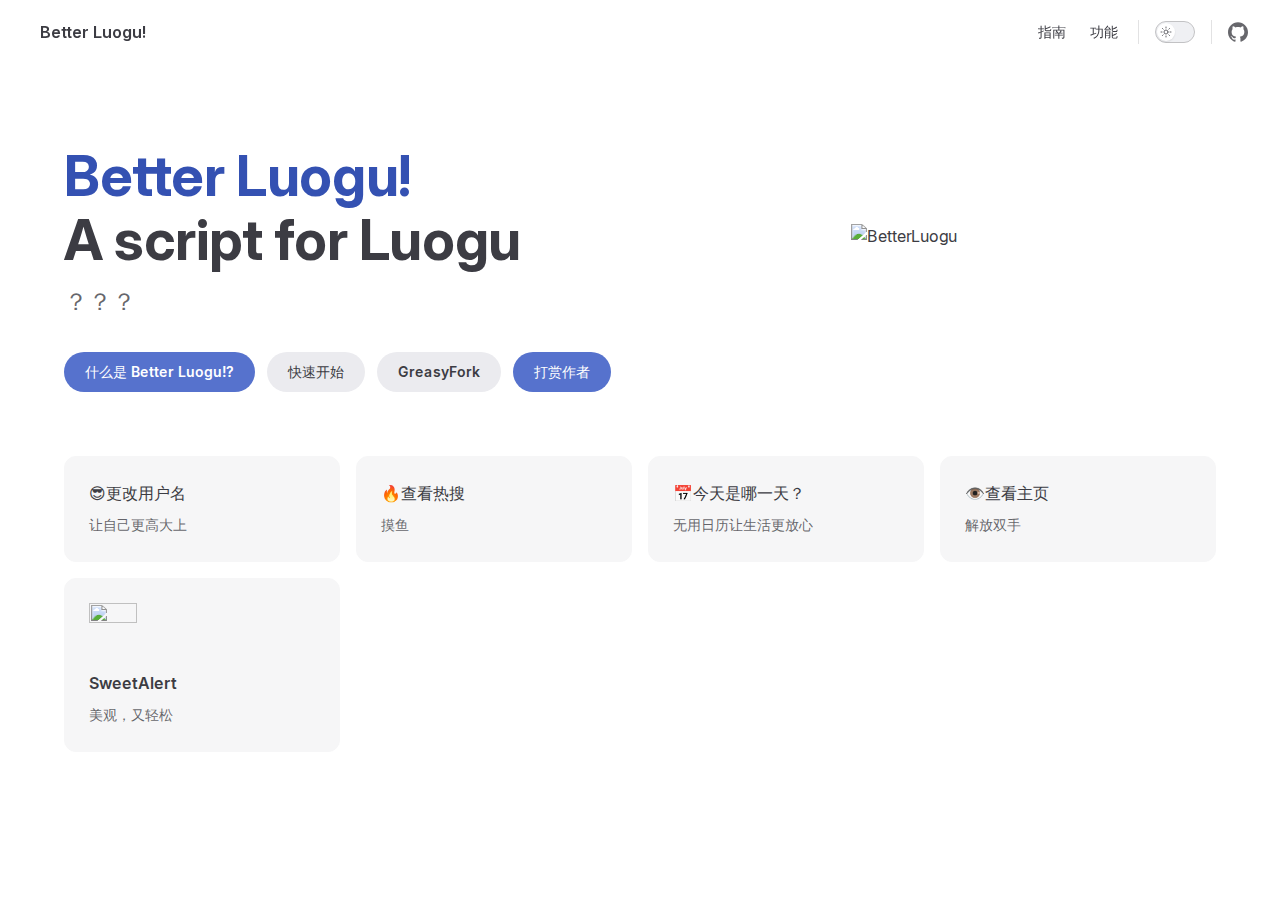
==== commit 0fcae56b: "m" ====
--- a/index.html
+++ b/index.html
@@ -12,14 +12,14 @@
     <link rel="preload" href="/assets/inter-roman-latin.Di8DUHzh.woff2" as="font" type="font/woff2" crossorigin="">
     <link rel="modulepreload" href="/assets/chunks/theme.oPhPHLMv.js">
     <link rel="modulepreload" href="/assets/chunks/framework.CEgrwLex.js">
-    <link rel="modulepreload" href="/assets/index.md.DiUFG3dp.lean.js">
-    <link rel="icon" href="/favicon.icon">
+    <link rel="modulepreload" href="/assets/index.md.CmKFmk_8.lean.js">
+    <link rel="icon" href="https://s21.ax1x.com/2024/08/11/pASqf4x.png">
     <script id="check-dark-mode">(()=>{const e=localStorage.getItem("vitepress-theme-appearance")||"auto",a=window.matchMedia("(prefers-color-scheme: dark)").matches;(!e||e==="auto"?a:e==="dark")&&document.documentElement.classList.add("dark")})();</script>
     <script id="check-mac-os">document.documentElement.classList.toggle("mac",/Mac|iPhone|iPod|iPad/i.test(navigator.platform));</script>
   </head>
   <body>
-    <div id="app"><div class="Layout" data-v-d6480360><!--[--><!--]--><!--[--><span tabindex="-1" data-v-ca2f9509></span><a href="#VPContent" class="VPSkipLink visually-hidden" data-v-ca2f9509> Skip to content </a><!--]--><!----><header class="VPNav" data-v-d6480360 data-v-9bd35e56><div class="VPNavBar home top" data-v-9bd35e56 data-v-67d61da4><div class="wrapper" data-v-67d61da4><div class="container" data-v-67d61da4><div class="title" data-v-67d61da4><div class="VPNavBarTitle" data-v-67d61da4 data-v-83a07ee2><a class="title" href="/" data-v-83a07ee2><!--[--><!--]--><!----><span data-v-83a07ee2>Better Luogu!</span><!--[--><!--]--></a></div></div><div class="content" data-v-67d61da4><div class="content-body" data-v-67d61da4><!--[--><!--]--><div class="VPNavBarSearch search" data-v-67d61da4><!----></div><nav aria-labelledby="main-nav-aria-label" class="VPNavBarMenu menu" data-v-67d61da4 data-v-c55fbd2f><span id="main-nav-aria-label" class="visually-hidden" data-v-c55fbd2f> Main Navigation </span><!--[--><!--[--><a class="VPLink link VPNavBarMenuLink" href="/guide/introduction/what-is-Better-Luogu" tabindex="0" data-v-c55fbd2f data-v-611e8020><!--[--><span data-v-611e8020>指南</span><!--]--></a><!--]--><!--[--><a class="VPLink link VPNavBarMenuLink" href="/function/update" tabindex="0" data-v-c55fbd2f data-v-611e8020><!--[--><span data-v-611e8020>功能</span><!--]--></a><!--]--><!--]--></nav><!----><div class="VPNavBarAppearance appearance" data-v-67d61da4 data-v-9e258bc4><button class="VPSwitch VPSwitchAppearance" type="button" role="switch" title="Switch to dark theme" aria-checked="false" data-v-9e258bc4 data-v-59f43e8a data-v-2fafad51><span class="check" data-v-2fafad51><span class="icon" data-v-2fafad51><!--[--><span class="vpi-sun sun" data-v-59f43e8a></span><span class="vpi-moon moon" data-v-59f43e8a></span><!--]--></span></span></button></div><div class="VPSocialLinks VPNavBarSocialLinks social-links" data-v-67d61da4 data-v-81881a00 data-v-c04ac0eb><!--[--><a class="VPSocialLink no-icon" href="https://github.com/volatile78/BetterLuogu" aria-label="github" target="_blank" rel="noopener" data-v-c04ac0eb data-v-ed36364c><span class="vpi-social-github" /></a><!--]--></div><div class="VPFlyout VPNavBarExtra extra" data-v-67d61da4 data-v-0973d3c5 data-v-d850efe5><button type="button" class="button" aria-haspopup="true" aria-expanded="false" aria-label="extra navigation" data-v-d850efe5><span class="vpi-more-horizontal icon" data-v-d850efe5></span></button><div class="menu" data-v-d850efe5><div class="VPMenu" data-v-d850efe5 data-v-6d87a9bc><!----><!--[--><!--[--><!----><div class="group" data-v-0973d3c5><div class="item appearance" data-v-0973d3c5><p class="label" data-v-0973d3c5>Appearance</p><div class="appearance-action" data-v-0973d3c5><button class="VPSwitch VPSwitchAppearance" type="button" role="switch" title="Switch to dark theme" aria-checked="false" data-v-0973d3c5 data-v-59f43e8a data-v-2fafad51><span class="check" data-v-2fafad51><span class="icon" data-v-2fafad51><!--[--><span class="vpi-sun sun" data-v-59f43e8a></span><span class="vpi-moon moon" data-v-59f43e8a></span><!--]--></span></span></button></div></div></div><div class="group" data-v-0973d3c5><div class="item social-links" data-v-0973d3c5><div class="VPSocialLinks social-links-list" data-v-0973d3c5 data-v-c04ac0eb><!--[--><a class="VPSocialLink no-icon" href="https://github.com/volatile78/BetterLuogu" aria-label="github" target="_blank" rel="noopener" data-v-c04ac0eb data-v-ed36364c><span class="vpi-social-github" /></a><!--]--></div></div></div><!--]--><!--]--></div></div></div><!--[--><!--]--><button type="button" class="VPNavBarHamburger hamburger" aria-label="mobile navigation" aria-expanded="false" aria-controls="VPNavScreen" data-v-67d61da4 data-v-9b287ba3><span class="container" data-v-9b287ba3><span class="top" data-v-9b287ba3></span><span class="middle" data-v-9b287ba3></span><span class="bottom" data-v-9b287ba3></span></span></button></div></div></div></div><div class="divider" data-v-67d61da4><div class="divider-line" data-v-67d61da4></div></div></div><!----></header><!----><!----><div class="VPContent is-home" id="VPContent" data-v-d6480360 data-v-bf20719e><div class="VPHome" data-v-bf20719e data-v-41b4383f><!--[--><!--]--><div class="VPHero VPHomeHero" data-v-41b4383f data-v-5a4c76f4><div class="container" data-v-5a4c76f4><div class="main" data-v-5a4c76f4><!--[--><!--]--><!--[--><h1 class="name" data-v-5a4c76f4><span class="clip" data-v-5a4c76f4>Better Luogu!</span></h1><p class="text" data-v-5a4c76f4>A script for Luogu</p><p class="tagline" data-v-5a4c76f4>？？？</p><!--]--><!--[--><!--]--><div class="actions" data-v-5a4c76f4><!--[--><div class="action" data-v-5a4c76f4><a class="VPButton medium brand" href="/guide/introduction/what-is-Better-Luogu" data-v-5a4c76f4 data-v-1bdbe7b6>什么是 Better Luogu!?</a></div><div class="action" data-v-5a4c76f4><a class="VPButton medium alt" href="/guide/introduction/getting-started" data-v-5a4c76f4 data-v-1bdbe7b6>快速开始</a></div><div class="action" data-v-5a4c76f4><a class="VPButton medium alt" href="https://greasyfork.org/zh-CN/scripts/487511-better-luogu" target="_blank" rel="noreferrer" data-v-5a4c76f4 data-v-1bdbe7b6>GreasyFork</a></div><!--]--></div><!--[--><!--]--></div><!----></div></div><!--[--><!--]--><!--[--><!--]--><div class="VPFeatures VPHomeFeatures" data-v-41b4383f data-v-281ad482><div class="container" data-v-281ad482><div class="items" data-v-281ad482><!--[--><div class="grid-4 item" data-v-281ad482><div class="VPLink no-icon VPFeature" data-v-281ad482 data-v-fb1f2192><!--[--><article class="box" data-v-fb1f2192><!----><h2 class="title" data-v-fb1f2192>😎更改用户名</h2><p class="details" data-v-fb1f2192>让自己更高大上</p><!----></article><!--]--></div></div><div class="grid-4 item" data-v-281ad482><div class="VPLink no-icon VPFeature" data-v-281ad482 data-v-fb1f2192><!--[--><article class="box" data-v-fb1f2192><!----><h2 class="title" data-v-fb1f2192>🔥查看热搜</h2><p class="details" data-v-fb1f2192>摸鱼</p><!----></article><!--]--></div></div><div class="grid-4 item" data-v-281ad482><div class="VPLink no-icon VPFeature" data-v-281ad482 data-v-fb1f2192><!--[--><article class="box" data-v-fb1f2192><!----><h2 class="title" data-v-fb1f2192>📅今天是哪一天？</h2><p class="details" data-v-fb1f2192>无用日历让生活更放心</p><!----></article><!--]--></div></div><div class="grid-4 item" data-v-281ad482><div class="VPLink no-icon VPFeature" data-v-281ad482 data-v-fb1f2192><!--[--><article class="box" data-v-fb1f2192><!----><h2 class="title" data-v-fb1f2192>👁查看主页</h2><p class="details" data-v-fb1f2192>解放双手</p><!----></article><!--]--></div></div><div class="grid-4 item" data-v-281ad482><a class="VPLink link vp-external-link-icon no-icon VPFeature" href="https://sweetalert.js.org/" target="_blank" rel="noreferrer" data-v-281ad482 data-v-fb1f2192><!--[--><article class="box" data-v-fb1f2192><!--[--><img class="VPImage" src="https://sweetalert.js.org/assets/images/logo.svg" height="48" width="48" alt data-v-13f56645><!--]--><h2 class="title" data-v-fb1f2192>SweetAlert</h2><p class="details" data-v-fb1f2192>美观，又轻松</p><!----></article><!--]--></a></div><!--]--></div></div></div><!--[--><!--]--><div class="vp-doc container" style="" data-v-41b4383f data-v-29f87111><!--[--><div style="position:relative;" data-v-41b4383f><div></div></div><!--]--></div></div></div><!----><!--[--><!--]--></div></div>
-    <script>window.__VP_HASH_MAP__=JSON.parse("{\"function_homepage.md\":\"B52q5Ajx\",\"function_hot_search.md\":\"CsonQ6lb\",\"function_personalization.md\":\"CkexrPQG\",\"function_popup.md\":\"BgIYjr_7\",\"function_update.md\":\"CN-IxDQj\",\"guide_introduction_getting-started.md\":\"0pOg0Qvg\",\"guide_introduction_what-is-better-luogu.md\":\"WMk35V8z\",\"index.md\":\"DiUFG3dp\",\"use_illustrate.md\":\"Cev5ZSl0\",\"use_username.md\":\"CEGbSxUd\"}");window.__VP_SITE_DATA__=JSON.parse("{\"lang\":\"en-US\",\"dir\":\"ltr\",\"title\":\"Better Luogu!\",\"description\":\"A script for Luogu\",\"base\":\"/\",\"head\":[],\"router\":{\"prefetchLinks\":true},\"appearance\":true,\"themeConfig\":{\"nav\":[{\"text\":\"指南\",\"link\":\"/guide/introduction/what-is-Better-Luogu\"},{\"text\":\"功能\",\"link\":\"/function/update\"}],\"sidebar\":[{\"text\":\"简介\",\"items\":[{\"text\":\"什么是 Better Luogu!?\",\"link\":\"/guide/introduction/what-is-Better-Luogu\"},{\"text\":\"快速开始\",\"link\":\"/guide/introduction/getting-started\"}]},{\"text\":\"功能\",\"items\":[{\"text\":\"更新提醒\",\"link\":\"/function/update\"},{\"text\":\"弹窗\",\"link\":\"/function/popup\"},{\"text\":\"个性化\",\"link\":\"/function/personalization\"},{\"text\":\"热搜\",\"link\":\"/function/hot_search\"},{\"text\":\"查看别人主页\",\"link\":\"/function/homepage\"}]},{\"text\":\"使用\",\"items\":[{\"text\":\"说明\",\"link\":\"/use/illustrate\"},{\"text\":\"用户名\",\"link\":\"/use/username\"}]}],\"socialLinks\":[{\"icon\":\"github\",\"link\":\"https://github.com/volatile78/BetterLuogu\"}]},\"locales\":{},\"scrollOffset\":134,\"cleanUrls\":true}");</script>
+    <div id="app"><div class="Layout" data-v-d6480360><!--[--><!--]--><!--[--><span tabindex="-1" data-v-ca2f9509></span><a href="#VPContent" class="VPSkipLink visually-hidden" data-v-ca2f9509> Skip to content </a><!--]--><!----><header class="VPNav" data-v-d6480360 data-v-9bd35e56><div class="VPNavBar home top" data-v-9bd35e56 data-v-67d61da4><div class="wrapper" data-v-67d61da4><div class="container" data-v-67d61da4><div class="title" data-v-67d61da4><div class="VPNavBarTitle" data-v-67d61da4 data-v-83a07ee2><a class="title" href="/" data-v-83a07ee2><!--[--><!--]--><!--[--><img class="VPImage logo" src="https://s21.ax1x.com/2024/08/11/pASqf4x.png" alt data-v-13f56645><!--]--><span data-v-83a07ee2>Better Luogu!</span><!--[--><!--]--></a></div></div><div class="content" data-v-67d61da4><div class="content-body" data-v-67d61da4><!--[--><!--]--><div class="VPNavBarSearch search" data-v-67d61da4><!----></div><nav aria-labelledby="main-nav-aria-label" class="VPNavBarMenu menu" data-v-67d61da4 data-v-c55fbd2f><span id="main-nav-aria-label" class="visually-hidden" data-v-c55fbd2f> Main Navigation </span><!--[--><!--[--><a class="VPLink link VPNavBarMenuLink" href="/guide/introduction/what-is-Better-Luogu" tabindex="0" data-v-c55fbd2f data-v-611e8020><!--[--><span data-v-611e8020>指南</span><!--]--></a><!--]--><!--[--><a class="VPLink link VPNavBarMenuLink" href="/function/update" tabindex="0" data-v-c55fbd2f data-v-611e8020><!--[--><span data-v-611e8020>功能</span><!--]--></a><!--]--><!--]--></nav><!----><div class="VPNavBarAppearance appearance" data-v-67d61da4 data-v-9e258bc4><button class="VPSwitch VPSwitchAppearance" type="button" role="switch" title="Switch to dark theme" aria-checked="false" data-v-9e258bc4 data-v-59f43e8a data-v-2fafad51><span class="check" data-v-2fafad51><span class="icon" data-v-2fafad51><!--[--><span class="vpi-sun sun" data-v-59f43e8a></span><span class="vpi-moon moon" data-v-59f43e8a></span><!--]--></span></span></button></div><div class="VPSocialLinks VPNavBarSocialLinks social-links" data-v-67d61da4 data-v-81881a00 data-v-c04ac0eb><!--[--><a class="VPSocialLink no-icon" href="https://github.com/volatile78/BetterLuogu" aria-label="github" target="_blank" rel="noopener" data-v-c04ac0eb data-v-ed36364c><span class="vpi-social-github" /></a><!--]--></div><div class="VPFlyout VPNavBarExtra extra" data-v-67d61da4 data-v-0973d3c5 data-v-d850efe5><button type="button" class="button" aria-haspopup="true" aria-expanded="false" aria-label="extra navigation" data-v-d850efe5><span class="vpi-more-horizontal icon" data-v-d850efe5></span></button><div class="menu" data-v-d850efe5><div class="VPMenu" data-v-d850efe5 data-v-6d87a9bc><!----><!--[--><!--[--><!----><div class="group" data-v-0973d3c5><div class="item appearance" data-v-0973d3c5><p class="label" data-v-0973d3c5>Appearance</p><div class="appearance-action" data-v-0973d3c5><button class="VPSwitch VPSwitchAppearance" type="button" role="switch" title="Switch to dark theme" aria-checked="false" data-v-0973d3c5 data-v-59f43e8a data-v-2fafad51><span class="check" data-v-2fafad51><span class="icon" data-v-2fafad51><!--[--><span class="vpi-sun sun" data-v-59f43e8a></span><span class="vpi-moon moon" data-v-59f43e8a></span><!--]--></span></span></button></div></div></div><div class="group" data-v-0973d3c5><div class="item social-links" data-v-0973d3c5><div class="VPSocialLinks social-links-list" data-v-0973d3c5 data-v-c04ac0eb><!--[--><a class="VPSocialLink no-icon" href="https://github.com/volatile78/BetterLuogu" aria-label="github" target="_blank" rel="noopener" data-v-c04ac0eb data-v-ed36364c><span class="vpi-social-github" /></a><!--]--></div></div></div><!--]--><!--]--></div></div></div><!--[--><!--]--><button type="button" class="VPNavBarHamburger hamburger" aria-label="mobile navigation" aria-expanded="false" aria-controls="VPNavScreen" data-v-67d61da4 data-v-9b287ba3><span class="container" data-v-9b287ba3><span class="top" data-v-9b287ba3></span><span class="middle" data-v-9b287ba3></span><span class="bottom" data-v-9b287ba3></span></span></button></div></div></div></div><div class="divider" data-v-67d61da4><div class="divider-line" data-v-67d61da4></div></div></div><!----></header><!----><!----><div class="VPContent is-home" id="VPContent" data-v-d6480360 data-v-bf20719e><div class="VPHome" data-v-bf20719e data-v-41b4383f><!--[--><!--]--><div class="VPHero has-image VPHomeHero" data-v-41b4383f data-v-5a4c76f4><div class="container" data-v-5a4c76f4><div class="main" data-v-5a4c76f4><!--[--><!--]--><!--[--><h1 class="name" data-v-5a4c76f4><span class="clip" data-v-5a4c76f4>Better Luogu!</span></h1><p class="text" data-v-5a4c76f4>A script for Luogu</p><p class="tagline" data-v-5a4c76f4>？？？</p><!--]--><!--[--><!--]--><div class="actions" data-v-5a4c76f4><!--[--><div class="action" data-v-5a4c76f4><a class="VPButton medium brand" href="/guide/introduction/what-is-Better-Luogu" data-v-5a4c76f4 data-v-1bdbe7b6>什么是 Better Luogu!?</a></div><div class="action" data-v-5a4c76f4><a class="VPButton medium alt" href="/guide/introduction/getting-started" data-v-5a4c76f4 data-v-1bdbe7b6>快速开始</a></div><div class="action" data-v-5a4c76f4><a class="VPButton medium alt" href="https://greasyfork.org/zh-CN/scripts/487511-better-luogu" target="_blank" rel="noreferrer" data-v-5a4c76f4 data-v-1bdbe7b6>GreasyFork</a></div><div class="action" data-v-5a4c76f4><a class="VPButton medium brand" href="https://afdian.com/a/volatile" target="_blank" rel="noreferrer" data-v-5a4c76f4 data-v-1bdbe7b6>打赏作者</a></div><!--]--></div><!--[--><!--]--></div><div class="image" data-v-5a4c76f4><div class="image-container" data-v-5a4c76f4><div class="image-bg" data-v-5a4c76f4></div><!--[--><!--[--><img class="VPImage image-src" src="https://s21.ax1x.com/2024/08/11/pASq4C6.png" alt="BetterLuogu" data-v-13f56645><!--]--><!--]--></div></div></div></div><!--[--><!--]--><!--[--><!--]--><div class="VPFeatures VPHomeFeatures" data-v-41b4383f data-v-281ad482><div class="container" data-v-281ad482><div class="items" data-v-281ad482><!--[--><div class="grid-4 item" data-v-281ad482><div class="VPLink no-icon VPFeature" data-v-281ad482 data-v-fb1f2192><!--[--><article class="box" data-v-fb1f2192><!----><h2 class="title" data-v-fb1f2192>😎更改用户名</h2><p class="details" data-v-fb1f2192>让自己更高大上</p><!----></article><!--]--></div></div><div class="grid-4 item" data-v-281ad482><div class="VPLink no-icon VPFeature" data-v-281ad482 data-v-fb1f2192><!--[--><article class="box" data-v-fb1f2192><!----><h2 class="title" data-v-fb1f2192>🔥查看热搜</h2><p class="details" data-v-fb1f2192>摸鱼</p><!----></article><!--]--></div></div><div class="grid-4 item" data-v-281ad482><div class="VPLink no-icon VPFeature" data-v-281ad482 data-v-fb1f2192><!--[--><article class="box" data-v-fb1f2192><!----><h2 class="title" data-v-fb1f2192>📅今天是哪一天？</h2><p class="details" data-v-fb1f2192>无用日历让生活更放心</p><!----></article><!--]--></div></div><div class="grid-4 item" data-v-281ad482><div class="VPLink no-icon VPFeature" data-v-281ad482 data-v-fb1f2192><!--[--><article class="box" data-v-fb1f2192><!----><h2 class="title" data-v-fb1f2192>👁查看主页</h2><p class="details" data-v-fb1f2192>解放双手</p><!----></article><!--]--></div></div><div class="grid-4 item" data-v-281ad482><a class="VPLink link vp-external-link-icon no-icon VPFeature" href="https://sweetalert.js.org/" target="_blank" rel="noreferrer" data-v-281ad482 data-v-fb1f2192><!--[--><article class="box" data-v-fb1f2192><!--[--><img class="VPImage" src="https://sweetalert.js.org/assets/images/logo.svg" height="48" width="48" alt data-v-13f56645><!--]--><h2 class="title" data-v-fb1f2192>SweetAlert</h2><p class="details" data-v-fb1f2192>美观，又轻松</p><!----></article><!--]--></a></div><!--]--></div></div></div><!--[--><!--]--><div class="vp-doc container" style="" data-v-41b4383f data-v-29f87111><!--[--><div style="position:relative;" data-v-41b4383f><div></div></div><!--]--></div></div></div><!----><!--[--><!--]--></div></div>
+    <script>window.__VP_HASH_MAP__=JSON.parse("{\"function_hidead.md\":\"BIZfeI5k\",\"function_homepage.md\":\"B52q5Ajx\",\"function_hot_search.md\":\"CsonQ6lb\",\"function_personalization.md\":\"CkexrPQG\",\"function_popup.md\":\"BgIYjr_7\",\"function_update.md\":\"CN-IxDQj\",\"guide_introduction_getting-started.md\":\"He0di2J7\",\"guide_introduction_what-is-better-luogu.md\":\"BpXvCccg\",\"index.md\":\"CmKFmk_8\",\"use_illustrate.md\":\"p7jRPN0w\",\"use_username.md\":\"CEGbSxUd\"}");window.__VP_SITE_DATA__=JSON.parse("{\"lang\":\"en-US\",\"dir\":\"ltr\",\"title\":\"Better Luogu!\",\"description\":\"A script for Luogu\",\"base\":\"/\",\"head\":[],\"router\":{\"prefetchLinks\":true},\"appearance\":true,\"themeConfig\":{\"logo\":\"https://s21.ax1x.com/2024/08/11/pASqf4x.png\",\"nav\":[{\"text\":\"指南\",\"link\":\"/guide/introduction/what-is-Better-Luogu\"},{\"text\":\"功能\",\"link\":\"/function/update\"}],\"sidebar\":[{\"text\":\"简介\",\"items\":[{\"text\":\"什么是 Better Luogu!?\",\"link\":\"/guide/introduction/what-is-Better-Luogu\"},{\"text\":\"快速开始\",\"link\":\"/guide/introduction/getting-started\"}]},{\"text\":\"功能\",\"items\":[{\"text\":\"更新提醒\",\"link\":\"/function/update\"},{\"text\":\"弹窗\",\"link\":\"/function/popup\"},{\"text\":\"个性化\",\"link\":\"/function/personalization\"},{\"text\":\"热搜\",\"link\":\"/function/hot_search\"},{\"text\":\"查看别人主页\",\"link\":\"/function/homepage\"},{\"text\":\"隐藏广告\",\"link\":\"/function/hideAd\"}]},{\"text\":\"使用\",\"items\":[{\"text\":\"说明\",\"link\":\"/use/illustrate\"},{\"text\":\"用户名\",\"link\":\"/use/username\"}]}],\"socialLinks\":[{\"icon\":\"github\",\"link\":\"https://github.com/volatile78/BetterLuogu\"}]},\"locales\":{},\"scrollOffset\":134,\"cleanUrls\":true}");</script>
     
   </body>
 </html>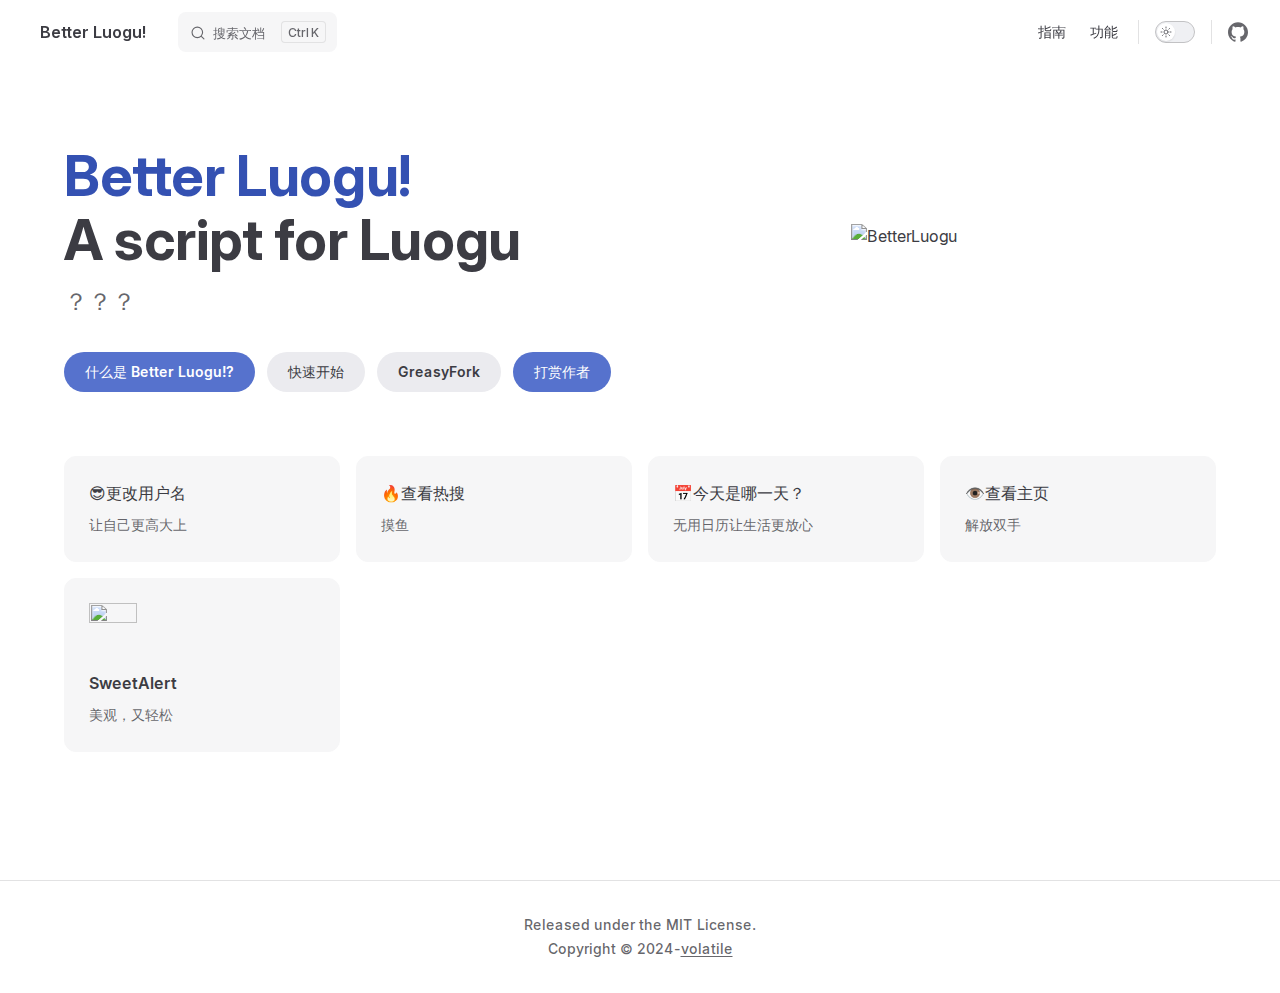
==== commit c171eec3: "m" ====
--- a/index.html
+++ b/index.html
@@ -6,20 +6,20 @@
     <title>Better Luogu!</title>
     <meta name="description" content="A script for Luogu">
     <meta name="generator" content="VitePress v1.3.2">
-    <link rel="preload stylesheet" href="/assets/style.Vy1ulHh1.css" as="style">
+    <link rel="preload stylesheet" href="/assets/style.ousp1dts.css" as="style">
     
-    <script type="module" src="/assets/app.DZzQFwU8.js"></script>
+    <script type="module" src="/assets/app.BNwjarPe.js"></script>
     <link rel="preload" href="/assets/inter-roman-latin.Di8DUHzh.woff2" as="font" type="font/woff2" crossorigin="">
-    <link rel="modulepreload" href="/assets/chunks/theme.oPhPHLMv.js">
-    <link rel="modulepreload" href="/assets/chunks/framework.CEgrwLex.js">
-    <link rel="modulepreload" href="/assets/index.md.CmKFmk_8.lean.js">
+    <link rel="modulepreload" href="/assets/chunks/theme.CJ-S8XoH.js">
+    <link rel="modulepreload" href="/assets/chunks/framework.CfbOou38.js">
+    <link rel="modulepreload" href="/assets/index.md.CvtrrPPz.lean.js">
     <link rel="icon" href="https://s21.ax1x.com/2024/08/11/pASqf4x.png">
     <script id="check-dark-mode">(()=>{const e=localStorage.getItem("vitepress-theme-appearance")||"auto",a=window.matchMedia("(prefers-color-scheme: dark)").matches;(!e||e==="auto"?a:e==="dark")&&document.documentElement.classList.add("dark")})();</script>
     <script id="check-mac-os">document.documentElement.classList.toggle("mac",/Mac|iPhone|iPod|iPad/i.test(navigator.platform));</script>
   </head>
   <body>
-    <div id="app"><div class="Layout" data-v-d6480360><!--[--><!--]--><!--[--><span tabindex="-1" data-v-ca2f9509></span><a href="#VPContent" class="VPSkipLink visually-hidden" data-v-ca2f9509> Skip to content </a><!--]--><!----><header class="VPNav" data-v-d6480360 data-v-9bd35e56><div class="VPNavBar home top" data-v-9bd35e56 data-v-67d61da4><div class="wrapper" data-v-67d61da4><div class="container" data-v-67d61da4><div class="title" data-v-67d61da4><div class="VPNavBarTitle" data-v-67d61da4 data-v-83a07ee2><a class="title" href="/" data-v-83a07ee2><!--[--><!--]--><!--[--><img class="VPImage logo" src="https://s21.ax1x.com/2024/08/11/pASqf4x.png" alt data-v-13f56645><!--]--><span data-v-83a07ee2>Better Luogu!</span><!--[--><!--]--></a></div></div><div class="content" data-v-67d61da4><div class="content-body" data-v-67d61da4><!--[--><!--]--><div class="VPNavBarSearch search" data-v-67d61da4><!----></div><nav aria-labelledby="main-nav-aria-label" class="VPNavBarMenu menu" data-v-67d61da4 data-v-c55fbd2f><span id="main-nav-aria-label" class="visually-hidden" data-v-c55fbd2f> Main Navigation </span><!--[--><!--[--><a class="VPLink link VPNavBarMenuLink" href="/guide/introduction/what-is-Better-Luogu" tabindex="0" data-v-c55fbd2f data-v-611e8020><!--[--><span data-v-611e8020>指南</span><!--]--></a><!--]--><!--[--><a class="VPLink link VPNavBarMenuLink" href="/function/update" tabindex="0" data-v-c55fbd2f data-v-611e8020><!--[--><span data-v-611e8020>功能</span><!--]--></a><!--]--><!--]--></nav><!----><div class="VPNavBarAppearance appearance" data-v-67d61da4 data-v-9e258bc4><button class="VPSwitch VPSwitchAppearance" type="button" role="switch" title="Switch to dark theme" aria-checked="false" data-v-9e258bc4 data-v-59f43e8a data-v-2fafad51><span class="check" data-v-2fafad51><span class="icon" data-v-2fafad51><!--[--><span class="vpi-sun sun" data-v-59f43e8a></span><span class="vpi-moon moon" data-v-59f43e8a></span><!--]--></span></span></button></div><div class="VPSocialLinks VPNavBarSocialLinks social-links" data-v-67d61da4 data-v-81881a00 data-v-c04ac0eb><!--[--><a class="VPSocialLink no-icon" href="https://github.com/volatile78/BetterLuogu" aria-label="github" target="_blank" rel="noopener" data-v-c04ac0eb data-v-ed36364c><span class="vpi-social-github" /></a><!--]--></div><div class="VPFlyout VPNavBarExtra extra" data-v-67d61da4 data-v-0973d3c5 data-v-d850efe5><button type="button" class="button" aria-haspopup="true" aria-expanded="false" aria-label="extra navigation" data-v-d850efe5><span class="vpi-more-horizontal icon" data-v-d850efe5></span></button><div class="menu" data-v-d850efe5><div class="VPMenu" data-v-d850efe5 data-v-6d87a9bc><!----><!--[--><!--[--><!----><div class="group" data-v-0973d3c5><div class="item appearance" data-v-0973d3c5><p class="label" data-v-0973d3c5>Appearance</p><div class="appearance-action" data-v-0973d3c5><button class="VPSwitch VPSwitchAppearance" type="button" role="switch" title="Switch to dark theme" aria-checked="false" data-v-0973d3c5 data-v-59f43e8a data-v-2fafad51><span class="check" data-v-2fafad51><span class="icon" data-v-2fafad51><!--[--><span class="vpi-sun sun" data-v-59f43e8a></span><span class="vpi-moon moon" data-v-59f43e8a></span><!--]--></span></span></button></div></div></div><div class="group" data-v-0973d3c5><div class="item social-links" data-v-0973d3c5><div class="VPSocialLinks social-links-list" data-v-0973d3c5 data-v-c04ac0eb><!--[--><a class="VPSocialLink no-icon" href="https://github.com/volatile78/BetterLuogu" aria-label="github" target="_blank" rel="noopener" data-v-c04ac0eb data-v-ed36364c><span class="vpi-social-github" /></a><!--]--></div></div></div><!--]--><!--]--></div></div></div><!--[--><!--]--><button type="button" class="VPNavBarHamburger hamburger" aria-label="mobile navigation" aria-expanded="false" aria-controls="VPNavScreen" data-v-67d61da4 data-v-9b287ba3><span class="container" data-v-9b287ba3><span class="top" data-v-9b287ba3></span><span class="middle" data-v-9b287ba3></span><span class="bottom" data-v-9b287ba3></span></span></button></div></div></div></div><div class="divider" data-v-67d61da4><div class="divider-line" data-v-67d61da4></div></div></div><!----></header><!----><!----><div class="VPContent is-home" id="VPContent" data-v-d6480360 data-v-bf20719e><div class="VPHome" data-v-bf20719e data-v-41b4383f><!--[--><!--]--><div class="VPHero has-image VPHomeHero" data-v-41b4383f data-v-5a4c76f4><div class="container" data-v-5a4c76f4><div class="main" data-v-5a4c76f4><!--[--><!--]--><!--[--><h1 class="name" data-v-5a4c76f4><span class="clip" data-v-5a4c76f4>Better Luogu!</span></h1><p class="text" data-v-5a4c76f4>A script for Luogu</p><p class="tagline" data-v-5a4c76f4>？？？</p><!--]--><!--[--><!--]--><div class="actions" data-v-5a4c76f4><!--[--><div class="action" data-v-5a4c76f4><a class="VPButton medium brand" href="/guide/introduction/what-is-Better-Luogu" data-v-5a4c76f4 data-v-1bdbe7b6>什么是 Better Luogu!?</a></div><div class="action" data-v-5a4c76f4><a class="VPButton medium alt" href="/guide/introduction/getting-started" data-v-5a4c76f4 data-v-1bdbe7b6>快速开始</a></div><div class="action" data-v-5a4c76f4><a class="VPButton medium alt" href="https://greasyfork.org/zh-CN/scripts/487511-better-luogu" target="_blank" rel="noreferrer" data-v-5a4c76f4 data-v-1bdbe7b6>GreasyFork</a></div><div class="action" data-v-5a4c76f4><a class="VPButton medium brand" href="https://afdian.com/a/volatile" target="_blank" rel="noreferrer" data-v-5a4c76f4 data-v-1bdbe7b6>打赏作者</a></div><!--]--></div><!--[--><!--]--></div><div class="image" data-v-5a4c76f4><div class="image-container" data-v-5a4c76f4><div class="image-bg" data-v-5a4c76f4></div><!--[--><!--[--><img class="VPImage image-src" src="https://s21.ax1x.com/2024/08/11/pASq4C6.png" alt="BetterLuogu" data-v-13f56645><!--]--><!--]--></div></div></div></div><!--[--><!--]--><!--[--><!--]--><div class="VPFeatures VPHomeFeatures" data-v-41b4383f data-v-281ad482><div class="container" data-v-281ad482><div class="items" data-v-281ad482><!--[--><div class="grid-4 item" data-v-281ad482><div class="VPLink no-icon VPFeature" data-v-281ad482 data-v-fb1f2192><!--[--><article class="box" data-v-fb1f2192><!----><h2 class="title" data-v-fb1f2192>😎更改用户名</h2><p class="details" data-v-fb1f2192>让自己更高大上</p><!----></article><!--]--></div></div><div class="grid-4 item" data-v-281ad482><div class="VPLink no-icon VPFeature" data-v-281ad482 data-v-fb1f2192><!--[--><article class="box" data-v-fb1f2192><!----><h2 class="title" data-v-fb1f2192>🔥查看热搜</h2><p class="details" data-v-fb1f2192>摸鱼</p><!----></article><!--]--></div></div><div class="grid-4 item" data-v-281ad482><div class="VPLink no-icon VPFeature" data-v-281ad482 data-v-fb1f2192><!--[--><article class="box" data-v-fb1f2192><!----><h2 class="title" data-v-fb1f2192>📅今天是哪一天？</h2><p class="details" data-v-fb1f2192>无用日历让生活更放心</p><!----></article><!--]--></div></div><div class="grid-4 item" data-v-281ad482><div class="VPLink no-icon VPFeature" data-v-281ad482 data-v-fb1f2192><!--[--><article class="box" data-v-fb1f2192><!----><h2 class="title" data-v-fb1f2192>👁查看主页</h2><p class="details" data-v-fb1f2192>解放双手</p><!----></article><!--]--></div></div><div class="grid-4 item" data-v-281ad482><a class="VPLink link vp-external-link-icon no-icon VPFeature" href="https://sweetalert.js.org/" target="_blank" rel="noreferrer" data-v-281ad482 data-v-fb1f2192><!--[--><article class="box" data-v-fb1f2192><!--[--><img class="VPImage" src="https://sweetalert.js.org/assets/images/logo.svg" height="48" width="48" alt data-v-13f56645><!--]--><h2 class="title" data-v-fb1f2192>SweetAlert</h2><p class="details" data-v-fb1f2192>美观，又轻松</p><!----></article><!--]--></a></div><!--]--></div></div></div><!--[--><!--]--><div class="vp-doc container" style="" data-v-41b4383f data-v-29f87111><!--[--><div style="position:relative;" data-v-41b4383f><div></div></div><!--]--></div></div></div><!----><!--[--><!--]--></div></div>
-    <script>window.__VP_HASH_MAP__=JSON.parse("{\"function_hidead.md\":\"BIZfeI5k\",\"function_homepage.md\":\"B52q5Ajx\",\"function_hot_search.md\":\"CsonQ6lb\",\"function_personalization.md\":\"CkexrPQG\",\"function_popup.md\":\"BgIYjr_7\",\"function_update.md\":\"CN-IxDQj\",\"guide_introduction_getting-started.md\":\"He0di2J7\",\"guide_introduction_what-is-better-luogu.md\":\"BpXvCccg\",\"index.md\":\"CmKFmk_8\",\"use_illustrate.md\":\"p7jRPN0w\",\"use_username.md\":\"CEGbSxUd\"}");window.__VP_SITE_DATA__=JSON.parse("{\"lang\":\"en-US\",\"dir\":\"ltr\",\"title\":\"Better Luogu!\",\"description\":\"A script for Luogu\",\"base\":\"/\",\"head\":[],\"router\":{\"prefetchLinks\":true},\"appearance\":true,\"themeConfig\":{\"logo\":\"https://s21.ax1x.com/2024/08/11/pASqf4x.png\",\"nav\":[{\"text\":\"指南\",\"link\":\"/guide/introduction/what-is-Better-Luogu\"},{\"text\":\"功能\",\"link\":\"/function/update\"}],\"sidebar\":[{\"text\":\"简介\",\"items\":[{\"text\":\"什么是 Better Luogu!?\",\"link\":\"/guide/introduction/what-is-Better-Luogu\"},{\"text\":\"快速开始\",\"link\":\"/guide/introduction/getting-started\"}]},{\"text\":\"功能\",\"items\":[{\"text\":\"更新提醒\",\"link\":\"/function/update\"},{\"text\":\"弹窗\",\"link\":\"/function/popup\"},{\"text\":\"个性化\",\"link\":\"/function/personalization\"},{\"text\":\"热搜\",\"link\":\"/function/hot_search\"},{\"text\":\"查看别人主页\",\"link\":\"/function/homepage\"},{\"text\":\"隐藏广告\",\"link\":\"/function/hideAd\"}]},{\"text\":\"使用\",\"items\":[{\"text\":\"说明\",\"link\":\"/use/illustrate\"},{\"text\":\"用户名\",\"link\":\"/use/username\"}]}],\"socialLinks\":[{\"icon\":\"github\",\"link\":\"https://github.com/volatile78/BetterLuogu\"}]},\"locales\":{},\"scrollOffset\":134,\"cleanUrls\":true}");</script>
+    <div id="app"><div class="Layout" data-v-d6480360><!--[--><!--]--><!--[--><span tabindex="-1" data-v-ca2f9509></span><a href="#VPContent" class="VPSkipLink visually-hidden" data-v-ca2f9509> Skip to content </a><!--]--><!----><header class="VPNav" data-v-d6480360 data-v-9bd35e56><div class="VPNavBar home top" data-v-9bd35e56 data-v-67d61da4><div class="wrapper" data-v-67d61da4><div class="container" data-v-67d61da4><div class="title" data-v-67d61da4><div class="VPNavBarTitle" data-v-67d61da4 data-v-83a07ee2><a class="title" href="/" data-v-83a07ee2><!--[--><!--]--><!--[--><img class="VPImage logo" src="https://s21.ax1x.com/2024/08/11/pASqf4x.png" alt data-v-13f56645><!--]--><span data-v-83a07ee2>Better Luogu!</span><!--[--><!--]--></a></div></div><div class="content" data-v-67d61da4><div class="content-body" data-v-67d61da4><!--[--><!--]--><div class="VPNavBarSearch search" data-v-67d61da4><!--[--><!----><div id="local-search"><button type="button" class="DocSearch DocSearch-Button" aria-label="搜索文档"><span class="DocSearch-Button-Container"><span class="vp-icon DocSearch-Search-Icon"></span><span class="DocSearch-Button-Placeholder">搜索文档</span></span><span class="DocSearch-Button-Keys"><kbd class="DocSearch-Button-Key"></kbd><kbd class="DocSearch-Button-Key">K</kbd></span></button></div><!--]--></div><nav aria-labelledby="main-nav-aria-label" class="VPNavBarMenu menu" data-v-67d61da4 data-v-c55fbd2f><span id="main-nav-aria-label" class="visually-hidden" data-v-c55fbd2f> Main Navigation </span><!--[--><!--[--><a class="VPLink link VPNavBarMenuLink" href="/guide/introduction/what-is-Better-Luogu" tabindex="0" data-v-c55fbd2f data-v-611e8020><!--[--><span data-v-611e8020>指南</span><!--]--></a><!--]--><!--[--><a class="VPLink link VPNavBarMenuLink" href="/function/update" tabindex="0" data-v-c55fbd2f data-v-611e8020><!--[--><span data-v-611e8020>功能</span><!--]--></a><!--]--><!--]--></nav><!----><div class="VPNavBarAppearance appearance" data-v-67d61da4 data-v-9e258bc4><button class="VPSwitch VPSwitchAppearance" type="button" role="switch" title="Switch to dark theme" aria-checked="false" data-v-9e258bc4 data-v-59f43e8a data-v-2fafad51><span class="check" data-v-2fafad51><span class="icon" data-v-2fafad51><!--[--><span class="vpi-sun sun" data-v-59f43e8a></span><span class="vpi-moon moon" data-v-59f43e8a></span><!--]--></span></span></button></div><div class="VPSocialLinks VPNavBarSocialLinks social-links" data-v-67d61da4 data-v-81881a00 data-v-c04ac0eb><!--[--><a class="VPSocialLink no-icon" href="https://github.com/volatile78/BetterLuogu" aria-label="github" target="_blank" rel="noopener" data-v-c04ac0eb data-v-ed36364c><span class="vpi-social-github" /></a><!--]--></div><div class="VPFlyout VPNavBarExtra extra" data-v-67d61da4 data-v-0973d3c5 data-v-d850efe5><button type="button" class="button" aria-haspopup="true" aria-expanded="false" aria-label="extra navigation" data-v-d850efe5><span class="vpi-more-horizontal icon" data-v-d850efe5></span></button><div class="menu" data-v-d850efe5><div class="VPMenu" data-v-d850efe5 data-v-6d87a9bc><!----><!--[--><!--[--><!----><div class="group" data-v-0973d3c5><div class="item appearance" data-v-0973d3c5><p class="label" data-v-0973d3c5>Appearance</p><div class="appearance-action" data-v-0973d3c5><button class="VPSwitch VPSwitchAppearance" type="button" role="switch" title="Switch to dark theme" aria-checked="false" data-v-0973d3c5 data-v-59f43e8a data-v-2fafad51><span class="check" data-v-2fafad51><span class="icon" data-v-2fafad51><!--[--><span class="vpi-sun sun" data-v-59f43e8a></span><span class="vpi-moon moon" data-v-59f43e8a></span><!--]--></span></span></button></div></div></div><div class="group" data-v-0973d3c5><div class="item social-links" data-v-0973d3c5><div class="VPSocialLinks social-links-list" data-v-0973d3c5 data-v-c04ac0eb><!--[--><a class="VPSocialLink no-icon" href="https://github.com/volatile78/BetterLuogu" aria-label="github" target="_blank" rel="noopener" data-v-c04ac0eb data-v-ed36364c><span class="vpi-social-github" /></a><!--]--></div></div></div><!--]--><!--]--></div></div></div><!--[--><!--]--><button type="button" class="VPNavBarHamburger hamburger" aria-label="mobile navigation" aria-expanded="false" aria-controls="VPNavScreen" data-v-67d61da4 data-v-9b287ba3><span class="container" data-v-9b287ba3><span class="top" data-v-9b287ba3></span><span class="middle" data-v-9b287ba3></span><span class="bottom" data-v-9b287ba3></span></span></button></div></div></div></div><div class="divider" data-v-67d61da4><div class="divider-line" data-v-67d61da4></div></div></div><!----></header><!----><!----><div class="VPContent is-home" id="VPContent" data-v-d6480360 data-v-bf20719e><div class="VPHome" data-v-bf20719e data-v-41b4383f><!--[--><!--]--><div class="VPHero has-image VPHomeHero" data-v-41b4383f data-v-5a4c76f4><div class="container" data-v-5a4c76f4><div class="main" data-v-5a4c76f4><!--[--><!--]--><!--[--><h1 class="name" data-v-5a4c76f4><span class="clip" data-v-5a4c76f4>Better Luogu!</span></h1><p class="text" data-v-5a4c76f4>A script for Luogu</p><p class="tagline" data-v-5a4c76f4>？？？</p><!--]--><!--[--><!--]--><div class="actions" data-v-5a4c76f4><!--[--><div class="action" data-v-5a4c76f4><a class="VPButton medium brand" href="/guide/introduction/what-is-Better-Luogu" data-v-5a4c76f4 data-v-1bdbe7b6>什么是 Better Luogu!?</a></div><div class="action" data-v-5a4c76f4><a class="VPButton medium alt" href="/guide/introduction/getting-started" data-v-5a4c76f4 data-v-1bdbe7b6>快速开始</a></div><div class="action" data-v-5a4c76f4><a class="VPButton medium alt" href="https://greasyfork.org/zh-CN/scripts/487511-better-luogu" target="_blank" rel="noreferrer" data-v-5a4c76f4 data-v-1bdbe7b6>GreasyFork</a></div><div class="action" data-v-5a4c76f4><a class="VPButton medium brand" href="https://afdian.com/a/volatile" target="_blank" rel="noreferrer" data-v-5a4c76f4 data-v-1bdbe7b6>打赏作者</a></div><!--]--></div><!--[--><!--]--></div><div class="image" data-v-5a4c76f4><div class="image-container" data-v-5a4c76f4><div class="image-bg" data-v-5a4c76f4></div><!--[--><!--[--><img class="VPImage image-src" src="https://s21.ax1x.com/2024/08/11/pASq4C6.png" alt="BetterLuogu" data-v-13f56645><!--]--><!--]--></div></div></div></div><!--[--><!--]--><!--[--><!--]--><div class="VPFeatures VPHomeFeatures" data-v-41b4383f data-v-281ad482><div class="container" data-v-281ad482><div class="items" data-v-281ad482><!--[--><div class="grid-4 item" data-v-281ad482><div class="VPLink no-icon VPFeature" data-v-281ad482 data-v-fb1f2192><!--[--><article class="box" data-v-fb1f2192><!----><h2 class="title" data-v-fb1f2192>😎更改用户名</h2><p class="details" data-v-fb1f2192>让自己更高大上</p><!----></article><!--]--></div></div><div class="grid-4 item" data-v-281ad482><div class="VPLink no-icon VPFeature" data-v-281ad482 data-v-fb1f2192><!--[--><article class="box" data-v-fb1f2192><!----><h2 class="title" data-v-fb1f2192>🔥查看热搜</h2><p class="details" data-v-fb1f2192>摸鱼</p><!----></article><!--]--></div></div><div class="grid-4 item" data-v-281ad482><div class="VPLink no-icon VPFeature" data-v-281ad482 data-v-fb1f2192><!--[--><article class="box" data-v-fb1f2192><!----><h2 class="title" data-v-fb1f2192>📅今天是哪一天？</h2><p class="details" data-v-fb1f2192>无用日历让生活更放心</p><!----></article><!--]--></div></div><div class="grid-4 item" data-v-281ad482><div class="VPLink no-icon VPFeature" data-v-281ad482 data-v-fb1f2192><!--[--><article class="box" data-v-fb1f2192><!----><h2 class="title" data-v-fb1f2192>👁查看主页</h2><p class="details" data-v-fb1f2192>解放双手</p><!----></article><!--]--></div></div><div class="grid-4 item" data-v-281ad482><a class="VPLink link vp-external-link-icon no-icon VPFeature" href="https://sweetalert.js.org/" target="_blank" rel="noreferrer" data-v-281ad482 data-v-fb1f2192><!--[--><article class="box" data-v-fb1f2192><!--[--><img class="VPImage" src="https://sweetalert.js.org/assets/images/logo.svg" height="48" width="48" alt data-v-13f56645><!--]--><h2 class="title" data-v-fb1f2192>SweetAlert</h2><p class="details" data-v-fb1f2192>美观，又轻松</p><!----></article><!--]--></a></div><!--]--></div></div></div><!--[--><!--]--><div class="vp-doc container" style="" data-v-41b4383f data-v-29f87111><!--[--><div style="position:relative;" data-v-41b4383f><div></div></div><!--]--></div></div></div><footer class="VPFooter" data-v-d6480360 data-v-1779f767><div class="container" data-v-1779f767><p class="message" data-v-1779f767>Released under the MIT License.</p><p class="copyright" data-v-1779f767>Copyright © 2024-<a href="https://www.luogu.com.cn/user/772464">volatile</p></div></footer><!--[--><!--]--></div></div>
+    <script>window.__VP_HASH_MAP__=JSON.parse("{\"function_hidead.md\":\"C_M18ZKl\",\"function_homepage.md\":\"Cs4Avxkh\",\"function_hot_search.md\":\"Bl2lRcsm\",\"function_personalization.md\":\"rP6fO5qA\",\"function_popup.md\":\"C3sbS6cq\",\"function_update.md\":\"B7kN4Sx4\",\"guide_introduction_getting-started.md\":\"Cu1JeIMz\",\"guide_introduction_what-is-better-luogu.md\":\"CSRJHpBA\",\"index.md\":\"CvtrrPPz\",\"use_illustrate.md\":\"CVcl8V-B\",\"use_username.md\":\"CuBWXZLe\"}");window.__VP_SITE_DATA__=JSON.parse("{\"lang\":\"en-US\",\"dir\":\"ltr\",\"title\":\"Better Luogu!\",\"description\":\"A script for Luogu\",\"base\":\"/\",\"head\":[],\"router\":{\"prefetchLinks\":true},\"appearance\":true,\"themeConfig\":{\"logo\":\"https://s21.ax1x.com/2024/08/11/pASqf4x.png\",\"nav\":[{\"text\":\"指南\",\"link\":\"/guide/introduction/what-is-Better-Luogu\"},{\"text\":\"功能\",\"link\":\"/function/update\"}],\"sidebar\":[{\"text\":\"简介\",\"items\":[{\"text\":\"什么是 Better Luogu!?\",\"link\":\"/guide/introduction/what-is-Better-Luogu\"},{\"text\":\"快速开始\",\"link\":\"/guide/introduction/getting-started\"}]},{\"text\":\"功能\",\"items\":[{\"text\":\"更新提醒\",\"link\":\"/function/update\"},{\"text\":\"弹窗\",\"link\":\"/function/popup\"},{\"text\":\"个性化\",\"link\":\"/function/personalization\"},{\"text\":\"热搜\",\"link\":\"/function/hot_search\"},{\"text\":\"查看别人主页\",\"link\":\"/function/homepage\"},{\"text\":\"隐藏广告\",\"link\":\"/function/hideAd\"}]},{\"text\":\"使用\",\"items\":[{\"text\":\"说明\",\"link\":\"/use/illustrate\"},{\"text\":\"用户名\",\"link\":\"/use/username\"}]}],\"socialLinks\":[{\"icon\":\"github\",\"link\":\"https://github.com/volatile78/BetterLuogu\"}],\"footer\":{\"message\":\"Released under the MIT License.\",\"copyright\":\"Copyright © 2024-<a href=\\\"https://www.luogu.com.cn/user/772464\\\">volatile\"},\"search\":{\"provider\":\"local\",\"options\":{\"translations\":{\"button\":{\"buttonText\":\"搜索文档\",\"buttonAriaLabel\":\"搜索文档\"},\"modal\":{\"noResultsText\":\"无法找到相关结果\",\"resetButtonTitle\":\"清除查询条件\",\"footer\":{\"selectText\":\"选择\",\"navigateText\":\"切换\"}}}}}},\"locales\":{},\"scrollOffset\":134,\"cleanUrls\":true}");</script>
     
   </body>
 </html>--- a/assets/style.ousp1dts.css
+++ b/assets/style.ousp1dts.css
@@ -0,0 +1 @@
+@font-face{font-family:Inter;font-style:normal;font-weight:100 900;font-display:swap;src:url(/assets/inter-roman-cyrillic-ext.BBPuwvHQ.woff2) format("woff2");unicode-range:U+0460-052F,U+1C80-1C88,U+20B4,U+2DE0-2DFF,U+A640-A69F,U+FE2E-FE2F}@font-face{font-family:Inter;font-style:normal;font-weight:100 900;font-display:swap;src:url(/assets/inter-roman-cyrillic.C5lxZ8CY.woff2) format("woff2");unicode-range:U+0301,U+0400-045F,U+0490-0491,U+04B0-04B1,U+2116}@font-face{font-family:Inter;font-style:normal;font-weight:100 900;font-display:swap;src:url(/assets/inter-roman-greek-ext.CqjqNYQ-.woff2) format("woff2");unicode-range:U+1F00-1FFF}@font-face{font-family:Inter;font-style:normal;font-weight:100 900;font-display:swap;src:url(/assets/inter-roman-greek.BBVDIX6e.woff2) format("woff2");unicode-range:U+0370-0377,U+037A-037F,U+0384-038A,U+038C,U+038E-03A1,U+03A3-03FF}@font-face{font-family:Inter;font-style:normal;font-weight:100 900;font-display:swap;src:url(/assets/inter-roman-vietnamese.BjW4sHH5.woff2) format("woff2");unicode-range:U+0102-0103,U+0110-0111,U+0128-0129,U+0168-0169,U+01A0-01A1,U+01AF-01B0,U+0300-0301,U+0303-0304,U+0308-0309,U+0323,U+0329,U+1EA0-1EF9,U+20AB}@font-face{font-family:Inter;font-style:normal;font-weight:100 900;font-display:swap;src:url(/assets/inter-roman-latin-ext.4ZJIpNVo.woff2) format("woff2");unicode-range:U+0100-02AF,U+0304,U+0308,U+0329,U+1E00-1E9F,U+1EF2-1EFF,U+2020,U+20A0-20AB,U+20AD-20C0,U+2113,U+2C60-2C7F,U+A720-A7FF}@font-face{font-family:Inter;font-style:normal;font-weight:100 900;font-display:swap;src:url(/assets/inter-roman-latin.Di8DUHzh.woff2) format("woff2");unicode-range:U+0000-00FF,U+0131,U+0152-0153,U+02BB-02BC,U+02C6,U+02DA,U+02DC,U+0304,U+0308,U+0329,U+2000-206F,U+2074,U+20AC,U+2122,U+2191,U+2193,U+2212,U+2215,U+FEFF,U+FFFD}@font-face{font-family:Inter;font-style:italic;font-weight:100 900;font-display:swap;src:url(/assets/inter-italic-cyrillic-ext.r48I6akx.woff2) format("woff2");unicode-range:U+0460-052F,U+1C80-1C88,U+20B4,U+2DE0-2DFF,U+A640-A69F,U+FE2E-FE2F}@font-face{font-family:Inter;font-style:italic;font-weight:100 900;font-display:swap;src:url(/assets/inter-italic-cyrillic.By2_1cv3.woff2) format("woff2");unicode-range:U+0301,U+0400-045F,U+0490-0491,U+04B0-04B1,U+2116}@font-face{font-family:Inter;font-style:italic;font-weight:100 900;font-display:swap;src:url(/assets/inter-italic-greek-ext.1u6EdAuj.woff2) format("woff2");unicode-range:U+1F00-1FFF}@font-face{font-family:Inter;font-style:italic;font-weight:100 900;font-display:swap;src:url(/assets/inter-italic-greek.DJ8dCoTZ.woff2) format("woff2");unicode-range:U+0370-0377,U+037A-037F,U+0384-038A,U+038C,U+038E-03A1,U+03A3-03FF}@font-face{font-family:Inter;font-style:italic;font-weight:100 900;font-display:swap;src:url(/assets/inter-italic-vietnamese.BSbpV94h.woff2) format("woff2");unicode-range:U+0102-0103,U+0110-0111,U+0128-0129,U+0168-0169,U+01A0-01A1,U+01AF-01B0,U+0300-0301,U+0303-0304,U+0308-0309,U+0323,U+0329,U+1EA0-1EF9,U+20AB}@font-face{font-family:Inter;font-style:italic;font-weight:100 900;font-display:swap;src:url(/assets/inter-italic-latin-ext.CN1xVJS-.woff2) format("woff2");unicode-range:U+0100-02AF,U+0304,U+0308,U+0329,U+1E00-1E9F,U+1EF2-1EFF,U+2020,U+20A0-20AB,U+20AD-20C0,U+2113,U+2C60-2C7F,U+A720-A7FF}@font-face{font-family:Inter;font-style:italic;font-weight:100 900;font-display:swap;src:url(/assets/inter-italic-latin.C2AdPX0b.woff2) format("woff2");unicode-range:U+0000-00FF,U+0131,U+0152-0153,U+02BB-02BC,U+02C6,U+02DA,U+02DC,U+0304,U+0308,U+0329,U+2000-206F,U+2074,U+20AC,U+2122,U+2191,U+2193,U+2212,U+2215,U+FEFF,U+FFFD}@font-face{font-family:Punctuation SC;font-weight:400;src:local("PingFang SC Regular"),local("Noto Sans CJK SC"),local("Microsoft YaHei");unicode-range:U+201C,U+201D,U+2018,U+2019,U+2E3A,U+2014,U+2013,U+2026,U+00B7,U+007E,U+002F}@font-face{font-family:Punctuation SC;font-weight:500;src:local("PingFang SC Medium"),local("Noto Sans CJK SC"),local("Microsoft YaHei");unicode-range:U+201C,U+201D,U+2018,U+2019,U+2E3A,U+2014,U+2013,U+2026,U+00B7,U+007E,U+002F}@font-face{font-family:Punctuation SC;font-weight:600;src:local("PingFang SC Semibold"),local("Noto Sans CJK SC Bold"),local("Microsoft YaHei Bold");unicode-range:U+201C,U+201D,U+2018,U+2019,U+2E3A,U+2014,U+2013,U+2026,U+00B7,U+007E,U+002F}@font-face{font-family:Punctuation SC;font-weight:700;src:local("PingFang SC Semibold"),local("Noto Sans CJK SC Bold"),local("Microsoft YaHei Bold");unicode-range:U+201C,U+201D,U+2018,U+2019,U+2E3A,U+2014,U+2013,U+2026,U+00B7,U+007E,U+002F}:root{--vp-c-white: #ffffff;--vp-c-black: #000000;--vp-c-neutral: var(--vp-c-black);--vp-c-neutral-inverse: var(--vp-c-white)}.dark{--vp-c-neutral: var(--vp-c-white);--vp-c-neutral-inverse: var(--vp-c-black)}:root{--vp-c-gray-1: #dddde3;--vp-c-gray-2: #e4e4e9;--vp-c-gray-3: #ebebef;--vp-c-gray-soft: rgba(142, 150, 170, .14);--vp-c-indigo-1: #3451b2;--vp-c-indigo-2: #3a5ccc;--vp-c-indigo-3: #5672cd;--vp-c-indigo-soft: rgba(100, 108, 255, .14);--vp-c-purple-1: #6f42c1;--vp-c-purple-2: #7e4cc9;--vp-c-purple-3: #8e5cd9;--vp-c-purple-soft: rgba(159, 122, 234, .14);--vp-c-green-1: #18794e;--vp-c-green-2: #299764;--vp-c-green-3: #30a46c;--vp-c-green-soft: rgba(16, 185, 129, .14);--vp-c-yellow-1: #915930;--vp-c-yellow-2: #946300;--vp-c-yellow-3: #9f6a00;--vp-c-yellow-soft: rgba(234, 179, 8, .14);--vp-c-red-1: #b8272c;--vp-c-red-2: #d5393e;--vp-c-red-3: #e0575b;--vp-c-red-soft: rgba(244, 63, 94, .14);--vp-c-sponsor: #db2777}.dark{--vp-c-gray-1: #515c67;--vp-c-gray-2: #414853;--vp-c-gray-3: #32363f;--vp-c-gray-soft: rgba(101, 117, 133, .16);--vp-c-indigo-1: #a8b1ff;--vp-c-indigo-2: #5c73e7;--vp-c-indigo-3: #3e63dd;--vp-c-indigo-soft: rgba(100, 108, 255, .16);--vp-c-purple-1: #c8abfa;--vp-c-purple-2: #a879e6;--vp-c-purple-3: #8e5cd9;--vp-c-purple-soft: rgba(159, 122, 234, .16);--vp-c-green-1: #3dd68c;--vp-c-green-2: #30a46c;--vp-c-green-3: #298459;--vp-c-green-soft: rgba(16, 185, 129, .16);--vp-c-yellow-1: #f9b44e;--vp-c-yellow-2: #da8b17;--vp-c-yellow-3: #a46a0a;--vp-c-yellow-soft: rgba(234, 179, 8, .16);--vp-c-red-1: #f66f81;--vp-c-red-2: #f14158;--vp-c-red-3: #b62a3c;--vp-c-red-soft: rgba(244, 63, 94, .16)}:root{--vp-c-bg: #ffffff;--vp-c-bg-alt: #f6f6f7;--vp-c-bg-elv: #ffffff;--vp-c-bg-soft: #f6f6f7}.dark{--vp-c-bg: #1b1b1f;--vp-c-bg-alt: #161618;--vp-c-bg-elv: #202127;--vp-c-bg-soft: #202127}:root{--vp-c-border: #c2c2c4;--vp-c-divider: #e2e2e3;--vp-c-gutter: #e2e2e3}.dark{--vp-c-border: #3c3f44;--vp-c-divider: #2e2e32;--vp-c-gutter: #000000}:root{--vp-c-text-1: rgba(60, 60, 67);--vp-c-text-2: rgba(60, 60, 67, .78);--vp-c-text-3: rgba(60, 60, 67, .56)}.dark{--vp-c-text-1: rgba(255, 255, 245, .86);--vp-c-text-2: rgba(235, 235, 245, .6);--vp-c-text-3: rgba(235, 235, 245, .38)}:root{--vp-c-default-1: var(--vp-c-gray-1);--vp-c-default-2: var(--vp-c-gray-2);--vp-c-default-3: var(--vp-c-gray-3);--vp-c-default-soft: var(--vp-c-gray-soft);--vp-c-brand-1: var(--vp-c-indigo-1);--vp-c-brand-2: var(--vp-c-indigo-2);--vp-c-brand-3: var(--vp-c-indigo-3);--vp-c-brand-soft: var(--vp-c-indigo-soft);--vp-c-brand: var(--vp-c-brand-1);--vp-c-tip-1: var(--vp-c-brand-1);--vp-c-tip-2: var(--vp-c-brand-2);--vp-c-tip-3: var(--vp-c-brand-3);--vp-c-tip-soft: var(--vp-c-brand-soft);--vp-c-note-1: var(--vp-c-brand-1);--vp-c-note-2: var(--vp-c-brand-2);--vp-c-note-3: var(--vp-c-brand-3);--vp-c-note-soft: var(--vp-c-brand-soft);--vp-c-success-1: var(--vp-c-green-1);--vp-c-success-2: var(--vp-c-green-2);--vp-c-success-3: var(--vp-c-green-3);--vp-c-success-soft: var(--vp-c-green-soft);--vp-c-important-1: var(--vp-c-purple-1);--vp-c-important-2: var(--vp-c-purple-2);--vp-c-important-3: var(--vp-c-purple-3);--vp-c-important-soft: var(--vp-c-purple-soft);--vp-c-warning-1: var(--vp-c-yellow-1);--vp-c-warning-2: var(--vp-c-yellow-2);--vp-c-warning-3: var(--vp-c-yellow-3);--vp-c-warning-soft: var(--vp-c-yellow-soft);--vp-c-danger-1: var(--vp-c-red-1);--vp-c-danger-2: var(--vp-c-red-2);--vp-c-danger-3: var(--vp-c-red-3);--vp-c-danger-soft: var(--vp-c-red-soft);--vp-c-caution-1: var(--vp-c-red-1);--vp-c-caution-2: var(--vp-c-red-2);--vp-c-caution-3: var(--vp-c-red-3);--vp-c-caution-soft: var(--vp-c-red-soft)}:root{--vp-font-family-base: "Inter", ui-sans-serif, system-ui, sans-serif, "Apple Color Emoji", "Segoe UI Emoji", "Segoe UI Symbol", "Noto Color Emoji";--vp-font-family-mono: ui-monospace, "Menlo", "Monaco", "Consolas", "Liberation Mono", "Courier New", monospace;font-optical-sizing:auto}:root:where(:lang(zh)){--vp-font-family-base: "Punctuation SC", "Inter", ui-sans-serif, system-ui, "PingFang SC", "Noto Sans CJK SC", "Noto Sans SC", "Heiti SC", "Microsoft YaHei", "DengXian", sans-serif, "Apple Color Emoji", "Segoe UI Emoji", "Segoe UI Symbol", "Noto Color Emoji"}:root{--vp-shadow-1: 0 1px 2px rgba(0, 0, 0, .04), 0 1px 2px rgba(0, 0, 0, .06);--vp-shadow-2: 0 3px 12px rgba(0, 0, 0, .07), 0 1px 4px rgba(0, 0, 0, .07);--vp-shadow-3: 0 12px 32px rgba(0, 0, 0, .1), 0 2px 6px rgba(0, 0, 0, .08);--vp-shadow-4: 0 14px 44px rgba(0, 0, 0, .12), 0 3px 9px rgba(0, 0, 0, .12);--vp-shadow-5: 0 18px 56px rgba(0, 0, 0, .16), 0 4px 12px rgba(0, 0, 0, .16)}:root{--vp-z-index-footer: 10;--vp-z-index-local-nav: 20;--vp-z-index-nav: 30;--vp-z-index-layout-top: 40;--vp-z-index-backdrop: 50;--vp-z-index-sidebar: 60}@media (min-width: 960px){:root{--vp-z-index-sidebar: 25}}:root{--vp-layout-max-width: 1440px}:root{--vp-header-anchor-symbol: "#"}:root{--vp-code-line-height: 1.7;--vp-code-font-size: .875em;--vp-code-color: var(--vp-c-brand-1);--vp-code-link-color: var(--vp-c-brand-1);--vp-code-link-hover-color: var(--vp-c-brand-2);--vp-code-bg: var(--vp-c-default-soft);--vp-code-block-color: var(--vp-c-text-2);--vp-code-block-bg: var(--vp-c-bg-alt);--vp-code-block-divider-color: var(--vp-c-gutter);--vp-code-lang-color: var(--vp-c-text-3);--vp-code-line-highlight-color: var(--vp-c-default-soft);--vp-code-line-number-color: var(--vp-c-text-3);--vp-code-line-diff-add-color: var(--vp-c-success-soft);--vp-code-line-diff-add-symbol-color: var(--vp-c-success-1);--vp-code-line-diff-remove-color: var(--vp-c-danger-soft);--vp-code-line-diff-remove-symbol-color: var(--vp-c-danger-1);--vp-code-line-warning-color: var(--vp-c-warning-soft);--vp-code-line-error-color: var(--vp-c-danger-soft);--vp-code-copy-code-border-color: var(--vp-c-divider);--vp-code-copy-code-bg: var(--vp-c-bg-soft);--vp-code-copy-code-hover-border-color: var(--vp-c-divider);--vp-code-copy-code-hover-bg: var(--vp-c-bg);--vp-code-copy-code-active-text: var(--vp-c-text-2);--vp-code-copy-copied-text-content: "Copied";--vp-code-tab-divider: var(--vp-code-block-divider-color);--vp-code-tab-text-color: var(--vp-c-text-2);--vp-code-tab-bg: var(--vp-code-block-bg);--vp-code-tab-hover-text-color: var(--vp-c-text-1);--vp-code-tab-active-text-color: var(--vp-c-text-1);--vp-code-tab-active-bar-color: var(--vp-c-brand-1)}:root{--vp-button-brand-border: transparent;--vp-button-brand-text: var(--vp-c-white);--vp-button-brand-bg: var(--vp-c-brand-3);--vp-button-brand-hover-border: transparent;--vp-button-brand-hover-text: var(--vp-c-white);--vp-button-brand-hover-bg: var(--vp-c-brand-2);--vp-button-brand-active-border: transparent;--vp-button-brand-active-text: var(--vp-c-white);--vp-button-brand-active-bg: var(--vp-c-brand-1);--vp-button-alt-border: transparent;--vp-button-alt-text: var(--vp-c-text-1);--vp-button-alt-bg: var(--vp-c-default-3);--vp-button-alt-hover-border: transparent;--vp-button-alt-hover-text: var(--vp-c-text-1);--vp-button-alt-hover-bg: var(--vp-c-default-2);--vp-button-alt-active-border: transparent;--vp-button-alt-active-text: var(--vp-c-text-1);--vp-button-alt-active-bg: var(--vp-c-default-1);--vp-button-sponsor-border: var(--vp-c-text-2);--vp-button-sponsor-text: var(--vp-c-text-2);--vp-button-sponsor-bg: transparent;--vp-button-sponsor-hover-border: var(--vp-c-sponsor);--vp-button-sponsor-hover-text: var(--vp-c-sponsor);--vp-button-sponsor-hover-bg: transparent;--vp-button-sponsor-active-border: var(--vp-c-sponsor);--vp-button-sponsor-active-text: var(--vp-c-sponsor);--vp-button-sponsor-active-bg: transparent}:root{--vp-custom-block-font-size: 14px;--vp-custom-block-code-font-size: 13px;--vp-custom-block-info-border: transparent;--vp-custom-block-info-text: var(--vp-c-text-1);--vp-custom-block-info-bg: var(--vp-c-default-soft);--vp-custom-block-info-code-bg: var(--vp-c-default-soft);--vp-custom-block-note-border: transparent;--vp-custom-block-note-text: var(--vp-c-text-1);--vp-custom-block-note-bg: var(--vp-c-default-soft);--vp-custom-block-note-code-bg: var(--vp-c-default-soft);--vp-custom-block-tip-border: transparent;--vp-custom-block-tip-text: var(--vp-c-text-1);--vp-custom-block-tip-bg: var(--vp-c-tip-soft);--vp-custom-block-tip-code-bg: var(--vp-c-tip-soft);--vp-custom-block-important-border: transparent;--vp-custom-block-important-text: var(--vp-c-text-1);--vp-custom-block-important-bg: var(--vp-c-important-soft);--vp-custom-block-important-code-bg: var(--vp-c-important-soft);--vp-custom-block-warning-border: transparent;--vp-custom-block-warning-text: var(--vp-c-text-1);--vp-custom-block-warning-bg: var(--vp-c-warning-soft);--vp-custom-block-warning-code-bg: var(--vp-c-warning-soft);--vp-custom-block-danger-border: transparent;--vp-custom-block-danger-text: var(--vp-c-text-1);--vp-custom-block-danger-bg: var(--vp-c-danger-soft);--vp-custom-block-danger-code-bg: var(--vp-c-danger-soft);--vp-custom-block-caution-border: transparent;--vp-custom-block-caution-text: var(--vp-c-text-1);--vp-custom-block-caution-bg: var(--vp-c-caution-soft);--vp-custom-block-caution-code-bg: var(--vp-c-caution-soft);--vp-custom-block-details-border: var(--vp-custom-block-info-border);--vp-custom-block-details-text: var(--vp-custom-block-info-text);--vp-custom-block-details-bg: var(--vp-custom-block-info-bg);--vp-custom-block-details-code-bg: var(--vp-custom-block-info-code-bg)}:root{--vp-input-border-color: var(--vp-c-border);--vp-input-bg-color: var(--vp-c-bg-alt);--vp-input-switch-bg-color: var(--vp-c-default-soft)}:root{--vp-nav-height: 64px;--vp-nav-bg-color: var(--vp-c-bg);--vp-nav-screen-bg-color: var(--vp-c-bg);--vp-nav-logo-height: 24px}.hide-nav{--vp-nav-height: 0px}.hide-nav .VPSidebar{--vp-nav-height: 22px}:root{--vp-local-nav-bg-color: var(--vp-c-bg)}:root{--vp-sidebar-width: 272px;--vp-sidebar-bg-color: var(--vp-c-bg-alt)}:root{--vp-backdrop-bg-color: rgba(0, 0, 0, .6)}:root{--vp-home-hero-name-color: var(--vp-c-brand-1);--vp-home-hero-name-background: transparent;--vp-home-hero-image-background-image: none;--vp-home-hero-image-filter: none}:root{--vp-badge-info-border: transparent;--vp-badge-info-text: var(--vp-c-text-2);--vp-badge-info-bg: var(--vp-c-default-soft);--vp-badge-tip-border: transparent;--vp-badge-tip-text: var(--vp-c-tip-1);--vp-badge-tip-bg: var(--vp-c-tip-soft);--vp-badge-warning-border: transparent;--vp-badge-warning-text: var(--vp-c-warning-1);--vp-badge-warning-bg: var(--vp-c-warning-soft);--vp-badge-danger-border: transparent;--vp-badge-danger-text: var(--vp-c-danger-1);--vp-badge-danger-bg: var(--vp-c-danger-soft)}:root{--vp-carbon-ads-text-color: var(--vp-c-text-1);--vp-carbon-ads-poweredby-color: var(--vp-c-text-2);--vp-carbon-ads-bg-color: var(--vp-c-bg-soft);--vp-carbon-ads-hover-text-color: var(--vp-c-brand-1);--vp-carbon-ads-hover-poweredby-color: var(--vp-c-text-1)}:root{--vp-local-search-bg: var(--vp-c-bg);--vp-local-search-result-bg: var(--vp-c-bg);--vp-local-search-result-border: var(--vp-c-divider);--vp-local-search-result-selected-bg: var(--vp-c-bg);--vp-local-search-result-selected-border: var(--vp-c-brand-1);--vp-local-search-highlight-bg: var(--vp-c-brand-1);--vp-local-search-highlight-text: var(--vp-c-neutral-inverse)}@media (prefers-reduced-motion: reduce){*,:before,:after{animation-delay:-1ms!important;animation-duration:1ms!important;animation-iteration-count:1!important;background-attachment:initial!important;scroll-behavior:auto!important;transition-duration:0s!important;transition-delay:0s!important}}*,:before,:after{box-sizing:border-box}html{line-height:1.4;font-size:16px;-webkit-text-size-adjust:100%}html.dark{color-scheme:dark}body{margin:0;width:100%;min-width:320px;min-height:100vh;line-height:24px;font-family:var(--vp-font-family-base);font-size:16px;font-weight:400;color:var(--vp-c-text-1);background-color:var(--vp-c-bg);font-synthesis:style;text-rendering:optimizeLegibility;-webkit-font-smoothing:antialiased;-moz-osx-font-smoothing:grayscale}main{display:block}h1,h2,h3,h4,h5,h6{margin:0;line-height:24px;font-size:16px;font-weight:400}p{margin:0}strong,b{font-weight:600}a,area,button,[role=button],input,label,select,summary,textarea{touch-action:manipulation}a{color:inherit;text-decoration:inherit}ol,ul{list-style:none;margin:0;padding:0}blockquote{margin:0}pre,code,kbd,samp{font-family:var(--vp-font-family-mono)}img,svg,video,canvas,audio,iframe,embed,object{display:block}figure{margin:0}img,video{max-width:100%;height:auto}button,input,optgroup,select,textarea{border:0;padding:0;line-height:inherit;color:inherit}button{padding:0;font-family:inherit;background-color:transparent;background-image:none}button:enabled,[role=button]:enabled{cursor:pointer}button:focus,button:focus-visible{outline:1px dotted;outline:4px auto -webkit-focus-ring-color}button:focus:not(:focus-visible){outline:none!important}input:focus,textarea:focus,select:focus{outline:none}table{border-collapse:collapse}input{background-color:transparent}input:-ms-input-placeholder,textarea:-ms-input-placeholder{color:var(--vp-c-text-3)}input::-ms-input-placeholder,textarea::-ms-input-placeholder{color:var(--vp-c-text-3)}input::placeholder,textarea::placeholder{color:var(--vp-c-text-3)}input::-webkit-outer-spin-button,input::-webkit-inner-spin-button{-webkit-appearance:none;margin:0}input[type=number]{-moz-appearance:textfield}textarea{resize:vertical}select{-webkit-appearance:none}fieldset{margin:0;padding:0}h1,h2,h3,h4,h5,h6,li,p{overflow-wrap:break-word}vite-error-overlay{z-index:9999}mjx-container{overflow-x:auto}mjx-container>svg{display:inline-block;margin:auto}[class^=vpi-],[class*=" vpi-"],.vp-icon{width:1em;height:1em}[class^=vpi-].bg,[class*=" vpi-"].bg,.vp-icon.bg{background-size:100% 100%;background-color:transparent}[class^=vpi-]:not(.bg),[class*=" vpi-"]:not(.bg),.vp-icon:not(.bg){-webkit-mask:var(--icon) no-repeat;mask:var(--icon) no-repeat;-webkit-mask-size:100% 100%;mask-size:100% 100%;background-color:currentColor;color:inherit}.vpi-align-left{--icon: url("data:image/svg+xml,%3Csvg xmlns='http://www.w3.org/2000/svg' fill='none' stroke='currentColor' stroke-linecap='round' stroke-linejoin='round' stroke-width='2' viewBox='0 0 24 24'%3E%3Cpath d='M21 6H3M15 12H3M17 18H3'/%3E%3C/svg%3E")}.vpi-arrow-right,.vpi-arrow-down,.vpi-arrow-left,.vpi-arrow-up{--icon: url("data:image/svg+xml,%3Csvg xmlns='http://www.w3.org/2000/svg' fill='none' stroke='currentColor' stroke-linecap='round' stroke-linejoin='round' stroke-width='2' viewBox='0 0 24 24'%3E%3Cpath d='M5 12h14M12 5l7 7-7 7'/%3E%3C/svg%3E")}.vpi-chevron-right,.vpi-chevron-down,.vpi-chevron-left,.vpi-chevron-up{--icon: url("data:image/svg+xml,%3Csvg xmlns='http://www.w3.org/2000/svg' fill='none' stroke='currentColor' stroke-linecap='round' stroke-linejoin='round' stroke-width='2' viewBox='0 0 24 24'%3E%3Cpath d='m9 18 6-6-6-6'/%3E%3C/svg%3E")}.vpi-chevron-down,.vpi-arrow-down{transform:rotate(90deg)}.vpi-chevron-left,.vpi-arrow-left{transform:rotate(180deg)}.vpi-chevron-up,.vpi-arrow-up{transform:rotate(-90deg)}.vpi-square-pen{--icon: url("data:image/svg+xml,%3Csvg xmlns='http://www.w3.org/2000/svg' fill='none' stroke='currentColor' stroke-linecap='round' stroke-linejoin='round' stroke-width='2' viewBox='0 0 24 24'%3E%3Cpath d='M12 3H5a2 2 0 0 0-2 2v14a2 2 0 0 0 2 2h14a2 2 0 0 0 2-2v-7'/%3E%3Cpath d='M18.375 2.625a2.121 2.121 0 1 1 3 3L12 15l-4 1 1-4Z'/%3E%3C/svg%3E")}.vpi-plus{--icon: url("data:image/svg+xml,%3Csvg xmlns='http://www.w3.org/2000/svg' fill='none' stroke='currentColor' stroke-linecap='round' stroke-linejoin='round' stroke-width='2' viewBox='0 0 24 24'%3E%3Cpath d='M5 12h14M12 5v14'/%3E%3C/svg%3E")}.vpi-sun{--icon: url("data:image/svg+xml,%3Csvg xmlns='http://www.w3.org/2000/svg' fill='none' stroke='currentColor' stroke-linecap='round' stroke-linejoin='round' stroke-width='2' viewBox='0 0 24 24'%3E%3Ccircle cx='12' cy='12' r='4'/%3E%3Cpath d='M12 2v2M12 20v2M4.93 4.93l1.41 1.41M17.66 17.66l1.41 1.41M2 12h2M20 12h2M6.34 17.66l-1.41 1.41M19.07 4.93l-1.41 1.41'/%3E%3C/svg%3E")}.vpi-moon{--icon: url("data:image/svg+xml,%3Csvg xmlns='http://www.w3.org/2000/svg' fill='none' stroke='currentColor' stroke-linecap='round' stroke-linejoin='round' stroke-width='2' viewBox='0 0 24 24'%3E%3Cpath d='M12 3a6 6 0 0 0 9 9 9 9 0 1 1-9-9Z'/%3E%3C/svg%3E")}.vpi-more-horizontal{--icon: url("data:image/svg+xml,%3Csvg xmlns='http://www.w3.org/2000/svg' fill='none' stroke='currentColor' stroke-linecap='round' stroke-linejoin='round' stroke-width='2' viewBox='0 0 24 24'%3E%3Ccircle cx='12' cy='12' r='1'/%3E%3Ccircle cx='19' cy='12' r='1'/%3E%3Ccircle cx='5' cy='12' r='1'/%3E%3C/svg%3E")}.vpi-languages{--icon: url("data:image/svg+xml,%3Csvg xmlns='http://www.w3.org/2000/svg' fill='none' stroke='currentColor' stroke-linecap='round' stroke-linejoin='round' stroke-width='2' viewBox='0 0 24 24'%3E%3Cpath d='m5 8 6 6M4 14l6-6 2-3M2 5h12M7 2h1M22 22l-5-10-5 10M14 18h6'/%3E%3C/svg%3E")}.vpi-heart{--icon: url("data:image/svg+xml,%3Csvg xmlns='http://www.w3.org/2000/svg' fill='none' stroke='currentColor' stroke-linecap='round' stroke-linejoin='round' stroke-width='2' viewBox='0 0 24 24'%3E%3Cpath d='M19 14c1.49-1.46 3-3.21 3-5.5A5.5 5.5 0 0 0 16.5 3c-1.76 0-3 .5-4.5 2-1.5-1.5-2.74-2-4.5-2A5.5 5.5 0 0 0 2 8.5c0 2.3 1.5 4.05 3 5.5l7 7Z'/%3E%3C/svg%3E")}.vpi-search{--icon: url("data:image/svg+xml,%3Csvg xmlns='http://www.w3.org/2000/svg' fill='none' stroke='currentColor' stroke-linecap='round' stroke-linejoin='round' stroke-width='2' viewBox='0 0 24 24'%3E%3Ccircle cx='11' cy='11' r='8'/%3E%3Cpath d='m21 21-4.3-4.3'/%3E%3C/svg%3E")}.vpi-layout-list{--icon: url("data:image/svg+xml,%3Csvg xmlns='http://www.w3.org/2000/svg' fill='none' stroke='currentColor' stroke-linecap='round' stroke-linejoin='round' stroke-width='2' viewBox='0 0 24 24'%3E%3Crect width='7' height='7' x='3' y='3' rx='1'/%3E%3Crect width='7' height='7' x='3' y='14' rx='1'/%3E%3Cpath d='M14 4h7M14 9h7M14 15h7M14 20h7'/%3E%3C/svg%3E")}.vpi-delete{--icon: url("data:image/svg+xml,%3Csvg xmlns='http://www.w3.org/2000/svg' fill='none' stroke='currentColor' stroke-linecap='round' stroke-linejoin='round' stroke-width='2' viewBox='0 0 24 24'%3E%3Cpath d='M20 5H9l-7 7 7 7h11a2 2 0 0 0 2-2V7a2 2 0 0 0-2-2ZM18 9l-6 6M12 9l6 6'/%3E%3C/svg%3E")}.vpi-corner-down-left{--icon: url("data:image/svg+xml,%3Csvg xmlns='http://www.w3.org/2000/svg' fill='none' stroke='currentColor' stroke-linecap='round' stroke-linejoin='round' stroke-width='2' viewBox='0 0 24 24'%3E%3Cpath d='m9 10-5 5 5 5'/%3E%3Cpath d='M20 4v7a4 4 0 0 1-4 4H4'/%3E%3C/svg%3E")}:root{--vp-icon-copy: url("data:image/svg+xml,%3Csvg xmlns='http://www.w3.org/2000/svg' fill='none' stroke='rgba(128,128,128,1)' stroke-linecap='round' stroke-linejoin='round' stroke-width='2' viewBox='0 0 24 24'%3E%3Crect width='8' height='4' x='8' y='2' rx='1' ry='1'/%3E%3Cpath d='M16 4h2a2 2 0 0 1 2 2v14a2 2 0 0 1-2 2H6a2 2 0 0 1-2-2V6a2 2 0 0 1 2-2h2'/%3E%3C/svg%3E");--vp-icon-copied: url("data:image/svg+xml,%3Csvg xmlns='http://www.w3.org/2000/svg' fill='none' stroke='rgba(128,128,128,1)' stroke-linecap='round' stroke-linejoin='round' stroke-width='2' viewBox='0 0 24 24'%3E%3Crect width='8' height='4' x='8' y='2' rx='1' ry='1'/%3E%3Cpath d='M16 4h2a2 2 0 0 1 2 2v14a2 2 0 0 1-2 2H6a2 2 0 0 1-2-2V6a2 2 0 0 1 2-2h2'/%3E%3Cpath d='m9 14 2 2 4-4'/%3E%3C/svg%3E")}.vpi-social-discord{--icon: url("data:image/svg+xml,%3Csvg xmlns='http://www.w3.org/2000/svg' viewBox='0 0 24 24'%3E%3Cpath d='M20.317 4.37a19.791 19.791 0 0 0-4.885-1.515.074.074 0 0 0-.079.037c-.21.375-.444.864-.608 1.25a18.27 18.27 0 0 0-5.487 0 12.64 12.64 0 0 0-.617-1.25.077.077 0 0 0-.079-.037A19.736 19.736 0 0 0 3.677 4.37a.07.07 0 0 0-.032.027C.533 9.046-.32 13.58.099 18.057a.082.082 0 0 0 .031.057 19.9 19.9 0 0 0 5.993 3.03.078.078 0 0 0 .084-.028c.462-.63.874-1.295 1.226-1.994a.076.076 0 0 0-.041-.106 13.107 13.107 0 0 1-1.872-.892.077.077 0 0 1-.008-.128 10.2 10.2 0 0 0 .372-.292.074.074 0 0 1 .077-.01c3.928 1.793 8.18 1.793 12.062 0a.074.074 0 0 1 .078.01c.12.098.246.198.373.292a.077.077 0 0 1-.006.127 12.299 12.299 0 0 1-1.873.892.077.077 0 0 0-.041.107c.36.698.772 1.362 1.225 1.993a.076.076 0 0 0 .084.028 19.839 19.839 0 0 0 6.002-3.03.077.077 0 0 0 .032-.054c.5-5.177-.838-9.674-3.549-13.66a.061.061 0 0 0-.031-.03zM8.02 15.33c-1.183 0-2.157-1.085-2.157-2.419 0-1.333.956-2.419 2.157-2.419 1.21 0 2.176 1.096 2.157 2.42 0 1.333-.956 2.418-2.157 2.418zm7.975 0c-1.183 0-2.157-1.085-2.157-2.419 0-1.333.955-2.419 2.157-2.419 1.21 0 2.176 1.096 2.157 2.42 0 1.333-.946 2.418-2.157 2.418Z'/%3E%3C/svg%3E")}.vpi-social-facebook{--icon: url("data:image/svg+xml,%3Csvg xmlns='http://www.w3.org/2000/svg' viewBox='0 0 24 24'%3E%3Cpath d='M9.101 23.691v-7.98H6.627v-3.667h2.474v-1.58c0-4.085 1.848-5.978 5.858-5.978.401 0 .955.042 1.468.103a8.68 8.68 0 0 1 1.141.195v3.325a8.623 8.623 0 0 0-.653-.036 26.805 26.805 0 0 0-.733-.009c-.707 0-1.259.096-1.675.309a1.686 1.686 0 0 0-.679.622c-.258.42-.374.995-.374 1.752v1.297h3.919l-.386 2.103-.287 1.564h-3.246v8.245C19.396 23.238 24 18.179 24 12.044c0-6.627-5.373-12-12-12s-12 5.373-12 12c0 5.628 3.874 10.35 9.101 11.647Z'/%3E%3C/svg%3E")}.vpi-social-github{--icon: url("data:image/svg+xml,%3Csvg xmlns='http://www.w3.org/2000/svg' viewBox='0 0 24 24'%3E%3Cpath d='M12 .297c-6.63 0-12 5.373-12 12 0 5.303 3.438 9.8 8.205 11.385.6.113.82-.258.82-.577 0-.285-.01-1.04-.015-2.04-3.338.724-4.042-1.61-4.042-1.61C4.422 18.07 3.633 17.7 3.633 17.7c-1.087-.744.084-.729.084-.729 1.205.084 1.838 1.236 1.838 1.236 1.07 1.835 2.809 1.305 3.495.998.108-.776.417-1.305.76-1.605-2.665-.3-5.466-1.332-5.466-5.93 0-1.31.465-2.38 1.235-3.22-.135-.303-.54-1.523.105-3.176 0 0 1.005-.322 3.3 1.23.96-.267 1.98-.399 3-.405 1.02.006 2.04.138 3 .405 2.28-1.552 3.285-1.23 3.285-1.23.645 1.653.24 2.873.12 3.176.765.84 1.23 1.91 1.23 3.22 0 4.61-2.805 5.625-5.475 5.92.42.36.81 1.096.81 2.22 0 1.606-.015 2.896-.015 3.286 0 .315.21.69.825.57C20.565 22.092 24 17.592 24 12.297c0-6.627-5.373-12-12-12'/%3E%3C/svg%3E")}.vpi-social-instagram{--icon: url("data:image/svg+xml,%3Csvg xmlns='http://www.w3.org/2000/svg' viewBox='0 0 24 24'%3E%3Cpath d='M7.03.084c-1.277.06-2.149.264-2.91.563a5.874 5.874 0 0 0-2.124 1.388 5.878 5.878 0 0 0-1.38 2.127C.321 4.926.12 5.8.064 7.076.008 8.354-.005 8.764.001 12.023c.007 3.259.021 3.667.083 4.947.061 1.277.264 2.149.563 2.911.308.789.72 1.457 1.388 2.123a5.872 5.872 0 0 0 2.129 1.38c.763.295 1.636.496 2.913.552 1.278.056 1.689.069 4.947.063 3.257-.007 3.668-.021 4.947-.082 1.28-.06 2.147-.265 2.91-.563a5.881 5.881 0 0 0 2.123-1.388 5.881 5.881 0 0 0 1.38-2.129c.295-.763.496-1.636.551-2.912.056-1.28.07-1.69.063-4.948-.006-3.258-.02-3.667-.081-4.947-.06-1.28-.264-2.148-.564-2.911a5.892 5.892 0 0 0-1.387-2.123 5.857 5.857 0 0 0-2.128-1.38C19.074.322 18.202.12 16.924.066 15.647.009 15.236-.006 11.977 0 8.718.008 8.31.021 7.03.084m.14 21.693c-1.17-.05-1.805-.245-2.228-.408a3.736 3.736 0 0 1-1.382-.895 3.695 3.695 0 0 1-.9-1.378c-.165-.423-.363-1.058-.417-2.228-.06-1.264-.072-1.644-.08-4.848-.006-3.204.006-3.583.061-4.848.05-1.169.246-1.805.408-2.228.216-.561.477-.96.895-1.382a3.705 3.705 0 0 1 1.379-.9c.423-.165 1.057-.361 2.227-.417 1.265-.06 1.644-.072 4.848-.08 3.203-.006 3.583.006 4.85.062 1.168.05 1.804.244 2.227.408.56.216.96.475 1.382.895.421.42.681.817.9 1.378.165.422.362 1.056.417 2.227.06 1.265.074 1.645.08 4.848.005 3.203-.006 3.583-.061 4.848-.051 1.17-.245 1.805-.408 2.23-.216.56-.477.96-.896 1.38a3.705 3.705 0 0 1-1.378.9c-.422.165-1.058.362-2.226.418-1.266.06-1.645.072-4.85.079-3.204.007-3.582-.006-4.848-.06m9.783-16.192a1.44 1.44 0 1 0 1.437-1.442 1.44 1.44 0 0 0-1.437 1.442M5.839 12.012a6.161 6.161 0 1 0 12.323-.024 6.162 6.162 0 0 0-12.323.024M8 12.008A4 4 0 1 1 12.008 16 4 4 0 0 1 8 12.008'/%3E%3C/svg%3E")}.vpi-social-linkedin{--icon: url("data:image/svg+xml,%3Csvg xmlns='http://www.w3.org/2000/svg' viewBox='0 0 24 24'%3E%3Cpath d='M20.447 20.452h-3.554v-5.569c0-1.328-.027-3.037-1.852-3.037-1.853 0-2.136 1.445-2.136 2.939v5.667H9.351V9h3.414v1.561h.046c.477-.9 1.637-1.85 3.37-1.85 3.601 0 4.267 2.37 4.267 5.455v6.286zM5.337 7.433a2.062 2.062 0 0 1-2.063-2.065 2.064 2.064 0 1 1 2.063 2.065zm1.782 13.019H3.555V9h3.564v11.452zM22.225 0H1.771C.792 0 0 .774 0 1.729v20.542C0 23.227.792 24 1.771 24h20.451C23.2 24 24 23.227 24 22.271V1.729C24 .774 23.2 0 22.222 0h.003z'/%3E%3C/svg%3E")}.vpi-social-mastodon{--icon: url("data:image/svg+xml,%3Csvg xmlns='http://www.w3.org/2000/svg' viewBox='0 0 24 24'%3E%3Cpath d='M23.268 5.313c-.35-2.578-2.617-4.61-5.304-5.004C17.51.242 15.792 0 11.813 0h-.03c-3.98 0-4.835.242-5.288.309C3.882.692 1.496 2.518.917 5.127.64 6.412.61 7.837.661 9.143c.074 1.874.088 3.745.26 5.611.118 1.24.325 2.47.62 3.68.55 2.237 2.777 4.098 4.96 4.857 2.336.792 4.849.923 7.256.38.265-.061.527-.132.786-.213.585-.184 1.27-.39 1.774-.753a.057.057 0 0 0 .023-.043v-1.809a.052.052 0 0 0-.02-.041.053.053 0 0 0-.046-.01 20.282 20.282 0 0 1-4.709.545c-2.73 0-3.463-1.284-3.674-1.818a5.593 5.593 0 0 1-.319-1.433.053.053 0 0 1 .066-.054c1.517.363 3.072.546 4.632.546.376 0 .75 0 1.125-.01 1.57-.044 3.224-.124 4.768-.422.038-.008.077-.015.11-.024 2.435-.464 4.753-1.92 4.989-5.604.008-.145.03-1.52.03-1.67.002-.512.167-3.63-.024-5.545zm-3.748 9.195h-2.561V8.29c0-1.309-.55-1.976-1.67-1.976-1.23 0-1.846.79-1.846 2.35v3.403h-2.546V8.663c0-1.56-.617-2.35-1.848-2.35-1.112 0-1.668.668-1.67 1.977v6.218H4.822V8.102c0-1.31.337-2.35 1.011-3.12.696-.77 1.608-1.164 2.74-1.164 1.311 0 2.302.5 2.962 1.498l.638 1.06.638-1.06c.66-.999 1.65-1.498 2.96-1.498 1.13 0 2.043.395 2.74 1.164.675.77 1.012 1.81 1.012 3.12z'/%3E%3C/svg%3E")}.vpi-social-npm{--icon: url("data:image/svg+xml,%3Csvg xmlns='http://www.w3.org/2000/svg' viewBox='0 0 24 24'%3E%3Cpath d='M1.763 0C.786 0 0 .786 0 1.763v20.474C0 23.214.786 24 1.763 24h20.474c.977 0 1.763-.786 1.763-1.763V1.763C24 .786 23.214 0 22.237 0zM5.13 5.323l13.837.019-.009 13.836h-3.464l.01-10.382h-3.456L12.04 19.17H5.113z'/%3E%3C/svg%3E")}.vpi-social-slack{--icon: url("data:image/svg+xml,%3Csvg xmlns='http://www.w3.org/2000/svg' viewBox='0 0 24 24'%3E%3Cpath d='M5.042 15.165a2.528 2.528 0 0 1-2.52 2.523A2.528 2.528 0 0 1 0 15.165a2.527 2.527 0 0 1 2.522-2.52h2.52v2.52zm1.271 0a2.527 2.527 0 0 1 2.521-2.52 2.527 2.527 0 0 1 2.521 2.52v6.313A2.528 2.528 0 0 1 8.834 24a2.528 2.528 0 0 1-2.521-2.522v-6.313zM8.834 5.042a2.528 2.528 0 0 1-2.521-2.52A2.528 2.528 0 0 1 8.834 0a2.528 2.528 0 0 1 2.521 2.522v2.52H8.834zm0 1.271a2.528 2.528 0 0 1 2.521 2.521 2.528 2.528 0 0 1-2.521 2.521H2.522A2.528 2.528 0 0 1 0 8.834a2.528 2.528 0 0 1 2.522-2.521h6.312zm10.122 2.521a2.528 2.528 0 0 1 2.522-2.521A2.528 2.528 0 0 1 24 8.834a2.528 2.528 0 0 1-2.522 2.521h-2.522V8.834zm-1.268 0a2.528 2.528 0 0 1-2.523 2.521 2.527 2.527 0 0 1-2.52-2.521V2.522A2.527 2.527 0 0 1 15.165 0a2.528 2.528 0 0 1 2.523 2.522v6.312zm-2.523 10.122a2.528 2.528 0 0 1 2.523 2.522A2.528 2.528 0 0 1 15.165 24a2.527 2.527 0 0 1-2.52-2.522v-2.522h2.52zm0-1.268a2.527 2.527 0 0 1-2.52-2.523 2.526 2.526 0 0 1 2.52-2.52h6.313A2.527 2.527 0 0 1 24 15.165a2.528 2.528 0 0 1-2.522 2.523h-6.313z'/%3E%3C/svg%3E")}.vpi-social-twitter,.vpi-social-x{--icon: url("data:image/svg+xml,%3Csvg xmlns='http://www.w3.org/2000/svg' viewBox='0 0 24 24'%3E%3Cpath d='M18.901 1.153h3.68l-8.04 9.19L24 22.846h-7.406l-5.8-7.584-6.638 7.584H.474l8.6-9.83L0 1.154h7.594l5.243 6.932ZM17.61 20.644h2.039L6.486 3.24H4.298Z'/%3E%3C/svg%3E")}.vpi-social-youtube{--icon: url("data:image/svg+xml,%3Csvg xmlns='http://www.w3.org/2000/svg' viewBox='0 0 24 24'%3E%3Cpath d='M23.498 6.186a3.016 3.016 0 0 0-2.122-2.136C19.505 3.545 12 3.545 12 3.545s-7.505 0-9.377.505A3.017 3.017 0 0 0 .502 6.186C0 8.07 0 12 0 12s0 3.93.502 5.814a3.016 3.016 0 0 0 2.122 2.136c1.871.505 9.376.505 9.376.505s7.505 0 9.377-.505a3.015 3.015 0 0 0 2.122-2.136C24 15.93 24 12 24 12s0-3.93-.502-5.814zM9.545 15.568V8.432L15.818 12l-6.273 3.568z'/%3E%3C/svg%3E")}.visually-hidden{position:absolute;width:1px;height:1px;white-space:nowrap;clip:rect(0 0 0 0);clip-path:inset(50%);overflow:hidden}.custom-block{border:1px solid transparent;border-radius:8px;padding:16px 16px 8px;line-height:24px;font-size:var(--vp-custom-block-font-size);color:var(--vp-c-text-2)}.custom-block.info{border-color:var(--vp-custom-block-info-border);color:var(--vp-custom-block-info-text);background-color:var(--vp-custom-block-info-bg)}.custom-block.info a,.custom-block.info code{color:var(--vp-c-brand-1)}.custom-block.info a:hover,.custom-block.info a:hover>code{color:var(--vp-c-brand-2)}.custom-block.info code{background-color:var(--vp-custom-block-info-code-bg)}.custom-block.note{border-color:var(--vp-custom-block-note-border);color:var(--vp-custom-block-note-text);background-color:var(--vp-custom-block-note-bg)}.custom-block.note a,.custom-block.note code{color:var(--vp-c-brand-1)}.custom-block.note a:hover,.custom-block.note a:hover>code{color:var(--vp-c-brand-2)}.custom-block.note code{background-color:var(--vp-custom-block-note-code-bg)}.custom-block.tip{border-color:var(--vp-custom-block-tip-border);color:var(--vp-custom-block-tip-text);background-color:var(--vp-custom-block-tip-bg)}.custom-block.tip a,.custom-block.tip code{color:var(--vp-c-tip-1)}.custom-block.tip a:hover,.custom-block.tip a:hover>code{color:var(--vp-c-tip-2)}.custom-block.tip code{background-color:var(--vp-custom-block-tip-code-bg)}.custom-block.important{border-color:var(--vp-custom-block-important-border);color:var(--vp-custom-block-important-text);background-color:var(--vp-custom-block-important-bg)}.custom-block.important a,.custom-block.important code{color:var(--vp-c-important-1)}.custom-block.important a:hover,.custom-block.important a:hover>code{color:var(--vp-c-important-2)}.custom-block.important code{background-color:var(--vp-custom-block-important-code-bg)}.custom-block.warning{border-color:var(--vp-custom-block-warning-border);color:var(--vp-custom-block-warning-text);background-color:var(--vp-custom-block-warning-bg)}.custom-block.warning a,.custom-block.warning code{color:var(--vp-c-warning-1)}.custom-block.warning a:hover,.custom-block.warning a:hover>code{color:var(--vp-c-warning-2)}.custom-block.warning code{background-color:var(--vp-custom-block-warning-code-bg)}.custom-block.danger{border-color:var(--vp-custom-block-danger-border);color:var(--vp-custom-block-danger-text);background-color:var(--vp-custom-block-danger-bg)}.custom-block.danger a,.custom-block.danger code{color:var(--vp-c-danger-1)}.custom-block.danger a:hover,.custom-block.danger a:hover>code{color:var(--vp-c-danger-2)}.custom-block.danger code{background-color:var(--vp-custom-block-danger-code-bg)}.custom-block.caution{border-color:var(--vp-custom-block-caution-border);color:var(--vp-custom-block-caution-text);background-color:var(--vp-custom-block-caution-bg)}.custom-block.caution a,.custom-block.caution code{color:var(--vp-c-caution-1)}.custom-block.caution a:hover,.custom-block.caution a:hover>code{color:var(--vp-c-caution-2)}.custom-block.caution code{background-color:var(--vp-custom-block-caution-code-bg)}.custom-block.details{border-color:var(--vp-custom-block-details-border);color:var(--vp-custom-block-details-text);background-color:var(--vp-custom-block-details-bg)}.custom-block.details a{color:var(--vp-c-brand-1)}.custom-block.details a:hover,.custom-block.details a:hover>code{color:var(--vp-c-brand-2)}.custom-block.details code{background-color:var(--vp-custom-block-details-code-bg)}.custom-block-title{font-weight:600}.custom-block p+p{margin:8px 0}.custom-block.details summary{margin:0 0 8px;font-weight:700;cursor:pointer;-webkit-user-select:none;user-select:none}.custom-block.details summary+p{margin:8px 0}.custom-block a{color:inherit;font-weight:600;text-decoration:underline;text-underline-offset:2px;transition:opacity .25s}.custom-block a:hover{opacity:.75}.custom-block code{font-size:var(--vp-custom-block-code-font-size)}.custom-block.custom-block th,.custom-block.custom-block blockquote>p{font-size:var(--vp-custom-block-font-size);color:inherit}.dark .vp-code span{color:var(--shiki-dark, inherit)}html:not(.dark) .vp-code span{color:var(--shiki-light, inherit)}.vp-code-group{margin-top:16px}.vp-code-group .tabs{position:relative;display:flex;margin-right:-24px;margin-left:-24px;padding:0 12px;background-color:var(--vp-code-tab-bg);overflow-x:auto;overflow-y:hidden;box-shadow:inset 0 -1px var(--vp-code-tab-divider)}@media (min-width: 640px){.vp-code-group .tabs{margin-right:0;margin-left:0;border-radius:8px 8px 0 0}}.vp-code-group .tabs input{position:fixed;opacity:0;pointer-events:none}.vp-code-group .tabs label{position:relative;display:inline-block;border-bottom:1px solid transparent;padding:0 12px;line-height:48px;font-size:14px;font-weight:500;color:var(--vp-code-tab-text-color);white-space:nowrap;cursor:pointer;transition:color .25s}.vp-code-group .tabs label:after{position:absolute;right:8px;bottom:-1px;left:8px;z-index:1;height:2px;border-radius:2px;content:"";background-color:transparent;transition:background-color .25s}.vp-code-group label:hover{color:var(--vp-code-tab-hover-text-color)}.vp-code-group input:checked+label{color:var(--vp-code-tab-active-text-color)}.vp-code-group input:checked+label:after{background-color:var(--vp-code-tab-active-bar-color)}.vp-code-group div[class*=language-],.vp-block{display:none;margin-top:0!important;border-top-left-radius:0!important;border-top-right-radius:0!important}.vp-code-group div[class*=language-].active,.vp-block.active{display:block}.vp-block{padding:20px 24px}.vp-doc h1,.vp-doc h2,.vp-doc h3,.vp-doc h4,.vp-doc h5,.vp-doc h6{position:relative;font-weight:600;outline:none}.vp-doc h1{letter-spacing:-.02em;line-height:40px;font-size:28px}.vp-doc h2{margin:48px 0 16px;border-top:1px solid var(--vp-c-divider);padding-top:24px;letter-spacing:-.02em;line-height:32px;font-size:24px}.vp-doc h3{margin:32px 0 0;letter-spacing:-.01em;line-height:28px;font-size:20px}.vp-doc h4{margin:24px 0 0;letter-spacing:-.01em;line-height:24px;font-size:18px}.vp-doc .header-anchor{position:absolute;top:0;left:0;margin-left:-.87em;font-weight:500;-webkit-user-select:none;user-select:none;opacity:0;text-decoration:none;transition:color .25s,opacity .25s}.vp-doc .header-anchor:before{content:var(--vp-header-anchor-symbol)}.vp-doc h1:hover .header-anchor,.vp-doc h1 .header-anchor:focus,.vp-doc h2:hover .header-anchor,.vp-doc h2 .header-anchor:focus,.vp-doc h3:hover .header-anchor,.vp-doc h3 .header-anchor:focus,.vp-doc h4:hover .header-anchor,.vp-doc h4 .header-anchor:focus,.vp-doc h5:hover .header-anchor,.vp-doc h5 .header-anchor:focus,.vp-doc h6:hover .header-anchor,.vp-doc h6 .header-anchor:focus{opacity:1}@media (min-width: 768px){.vp-doc h1{letter-spacing:-.02em;line-height:40px;font-size:32px}}.vp-doc h2 .header-anchor{top:24px}.vp-doc p,.vp-doc summary{margin:16px 0}.vp-doc p{line-height:28px}.vp-doc blockquote{margin:16px 0;border-left:2px solid var(--vp-c-divider);padding-left:16px;transition:border-color .5s;color:var(--vp-c-text-2)}.vp-doc blockquote>p{margin:0;font-size:16px;transition:color .5s}.vp-doc a{font-weight:500;color:var(--vp-c-brand-1);text-decoration:underline;text-underline-offset:2px;transition:color .25s,opacity .25s}.vp-doc a:hover{color:var(--vp-c-brand-2)}.vp-doc strong{font-weight:600}.vp-doc ul,.vp-doc ol{padding-left:1.25rem;margin:16px 0}.vp-doc ul{list-style:disc}.vp-doc ol{list-style:decimal}.vp-doc li+li{margin-top:8px}.vp-doc li>ol,.vp-doc li>ul{margin:8px 0 0}.vp-doc table{display:block;border-collapse:collapse;margin:20px 0;overflow-x:auto}.vp-doc tr{background-color:var(--vp-c-bg);border-top:1px solid var(--vp-c-divider);transition:background-color .5s}.vp-doc tr:nth-child(2n){background-color:var(--vp-c-bg-soft)}.vp-doc th,.vp-doc td{border:1px solid var(--vp-c-divider);padding:8px 16px}.vp-doc th{text-align:left;font-size:14px;font-weight:600;color:var(--vp-c-text-2);background-color:var(--vp-c-bg-soft)}.vp-doc td{font-size:14px}.vp-doc hr{margin:16px 0;border:none;border-top:1px solid var(--vp-c-divider)}.vp-doc .custom-block{margin:16px 0}.vp-doc .custom-block p{margin:8px 0;line-height:24px}.vp-doc .custom-block p:first-child{margin:0}.vp-doc .custom-block div[class*=language-]{margin:8px 0;border-radius:8px}.vp-doc .custom-block div[class*=language-] code{font-weight:400;background-color:transparent}.vp-doc .custom-block .vp-code-group .tabs{margin:0;border-radius:8px 8px 0 0}.vp-doc :not(pre,h1,h2,h3,h4,h5,h6)>code{font-size:var(--vp-code-font-size);color:var(--vp-code-color)}.vp-doc :not(pre)>code{border-radius:4px;padding:3px 6px;background-color:var(--vp-code-bg);transition:color .25s,background-color .5s}.vp-doc a>code{color:var(--vp-code-link-color)}.vp-doc a:hover>code{color:var(--vp-code-link-hover-color)}.vp-doc h1>code,.vp-doc h2>code,.vp-doc h3>code,.vp-doc h4>code{font-size:.9em}.vp-doc div[class*=language-],.vp-block{position:relative;margin:16px -24px;background-color:var(--vp-code-block-bg);overflow-x:auto;transition:background-color .5s}@media (min-width: 640px){.vp-doc div[class*=language-],.vp-block{border-radius:8px;margin:16px 0}}@media (max-width: 639px){.vp-doc li div[class*=language-]{border-radius:8px 0 0 8px}}.vp-doc div[class*=language-]+div[class*=language-],.vp-doc div[class$=-api]+div[class*=language-],.vp-doc div[class*=language-]+div[class$=-api]>div[class*=language-]{margin-top:-8px}.vp-doc [class*=language-] pre,.vp-doc [class*=language-] code{direction:ltr;text-align:left;white-space:pre;word-spacing:normal;word-break:normal;word-wrap:normal;-moz-tab-size:4;-o-tab-size:4;tab-size:4;-webkit-hyphens:none;-moz-hyphens:none;-ms-hyphens:none;hyphens:none}.vp-doc [class*=language-] pre{position:relative;z-index:1;margin:0;padding:20px 0;background:transparent;overflow-x:auto}.vp-doc [class*=language-] code{display:block;padding:0 24px;width:fit-content;min-width:100%;line-height:var(--vp-code-line-height);font-size:var(--vp-code-font-size);color:var(--vp-code-block-color);transition:color .5s}.vp-doc [class*=language-] code .highlighted{background-color:var(--vp-code-line-highlight-color);transition:background-color .5s;margin:0 -24px;padding:0 24px;width:calc(100% + 48px);display:inline-block}.vp-doc [class*=language-] code .highlighted.error{background-color:var(--vp-code-line-error-color)}.vp-doc [class*=language-] code .highlighted.warning{background-color:var(--vp-code-line-warning-color)}.vp-doc [class*=language-] code .diff{transition:background-color .5s;margin:0 -24px;padding:0 24px;width:calc(100% + 48px);display:inline-block}.vp-doc [class*=language-] code .diff:before{position:absolute;left:10px}.vp-doc [class*=language-] .has-focused-lines .line:not(.has-focus){filter:blur(.095rem);opacity:.4;transition:filter .35s,opacity .35s}.vp-doc [class*=language-] .has-focused-lines .line:not(.has-focus){opacity:.7;transition:filter .35s,opacity .35s}.vp-doc [class*=language-]:hover .has-focused-lines .line:not(.has-focus){filter:blur(0);opacity:1}.vp-doc [class*=language-] code .diff.remove{background-color:var(--vp-code-line-diff-remove-color);opacity:.7}.vp-doc [class*=language-] code .diff.remove:before{content:"-";color:var(--vp-code-line-diff-remove-symbol-color)}.vp-doc [class*=language-] code .diff.add{background-color:var(--vp-code-line-diff-add-color)}.vp-doc [class*=language-] code .diff.add:before{content:"+";color:var(--vp-code-line-diff-add-symbol-color)}.vp-doc div[class*=language-].line-numbers-mode{padding-left:32px}.vp-doc .line-numbers-wrapper{position:absolute;top:0;bottom:0;left:0;z-index:3;border-right:1px solid var(--vp-code-block-divider-color);padding-top:20px;width:32px;text-align:center;font-family:var(--vp-font-family-mono);line-height:var(--vp-code-line-height);font-size:var(--vp-code-font-size);color:var(--vp-code-line-number-color);transition:border-color .5s,color .5s}.vp-doc [class*=language-]>button.copy{direction:ltr;position:absolute;top:12px;right:12px;z-index:3;border:1px solid var(--vp-code-copy-code-border-color);border-radius:4px;width:40px;height:40px;background-color:var(--vp-code-copy-code-bg);opacity:0;cursor:pointer;background-image:var(--vp-icon-copy);background-position:50%;background-size:20px;background-repeat:no-repeat;transition:border-color .25s,background-color .25s,opacity .25s}.vp-doc [class*=language-]:hover>button.copy,.vp-doc [class*=language-]>button.copy:focus{opacity:1}.vp-doc [class*=language-]>button.copy:hover,.vp-doc [class*=language-]>button.copy.copied{border-color:var(--vp-code-copy-code-hover-border-color);background-color:var(--vp-code-copy-code-hover-bg)}.vp-doc [class*=language-]>button.copy.copied,.vp-doc [class*=language-]>button.copy:hover.copied{border-radius:0 4px 4px 0;background-color:var(--vp-code-copy-code-hover-bg);background-image:var(--vp-icon-copied)}.vp-doc [class*=language-]>button.copy.copied:before,.vp-doc [class*=language-]>button.copy:hover.copied:before{position:relative;top:-1px;transform:translate(calc(-100% - 1px));display:flex;justify-content:center;align-items:center;border:1px solid var(--vp-code-copy-code-hover-border-color);border-right:0;border-radius:4px 0 0 4px;padding:0 10px;width:fit-content;height:40px;text-align:center;font-size:12px;font-weight:500;color:var(--vp-code-copy-code-active-text);background-color:var(--vp-code-copy-code-hover-bg);white-space:nowrap;content:var(--vp-code-copy-copied-text-content)}.vp-doc [class*=language-]>span.lang{position:absolute;top:2px;right:8px;z-index:2;font-size:12px;font-weight:500;color:var(--vp-code-lang-color);transition:color .4s,opacity .4s}.vp-doc [class*=language-]:hover>button.copy+span.lang,.vp-doc [class*=language-]>button.copy:focus+span.lang{opacity:0}.vp-doc .VPTeamMembers{margin-top:24px}.vp-doc .VPTeamMembers.small.count-1 .container{margin:0!important;max-width:calc((100% - 24px)/2)!important}.vp-doc .VPTeamMembers.small.count-2 .container,.vp-doc .VPTeamMembers.small.count-3 .container{max-width:100%!important}.vp-doc .VPTeamMembers.medium.count-1 .container{margin:0!important;max-width:calc((100% - 24px)/2)!important}:is(.vp-external-link-icon,.vp-doc a[href*="://"],.vp-doc a[target=_blank]):not(.no-icon):after{display:inline-block;margin-top:-1px;margin-left:4px;width:11px;height:11px;background:currentColor;color:var(--vp-c-text-3);flex-shrink:0;--icon: url("data:image/svg+xml, %3Csvg xmlns='http://www.w3.org/2000/svg' viewBox='0 0 24 24' %3E%3Cpath d='M0 0h24v24H0V0z' fill='none' /%3E%3Cpath d='M9 5v2h6.59L4 18.59 5.41 20 17 8.41V15h2V5H9z' /%3E%3C/svg%3E");-webkit-mask-image:var(--icon);mask-image:var(--icon)}.vp-external-link-icon:after{content:""}.external-link-icon-enabled :is(.vp-doc a[href*="://"],.vp-doc a[target=_blank]):after{content:"";color:currentColor}.vp-sponsor{border-radius:16px;overflow:hidden}.vp-sponsor.aside{border-radius:12px}.vp-sponsor-section+.vp-sponsor-section{margin-top:4px}.vp-sponsor-tier{margin:0 0 4px!important;text-align:center;letter-spacing:1px!important;line-height:24px;width:100%;font-weight:600;color:var(--vp-c-text-2);background-color:var(--vp-c-bg-soft)}.vp-sponsor.normal .vp-sponsor-tier{padding:13px 0 11px;font-size:14px}.vp-sponsor.aside .vp-sponsor-tier{padding:9px 0 7px;font-size:12px}.vp-sponsor-grid+.vp-sponsor-tier{margin-top:4px}.vp-sponsor-grid{display:flex;flex-wrap:wrap;gap:4px}.vp-sponsor-grid.xmini .vp-sponsor-grid-link{height:64px}.vp-sponsor-grid.xmini .vp-sponsor-grid-image{max-width:64px;max-height:22px}.vp-sponsor-grid.mini .vp-sponsor-grid-link{height:72px}.vp-sponsor-grid.mini .vp-sponsor-grid-image{max-width:96px;max-height:24px}.vp-sponsor-grid.small .vp-sponsor-grid-link{height:96px}.vp-sponsor-grid.small .vp-sponsor-grid-image{max-width:96px;max-height:24px}.vp-sponsor-grid.medium .vp-sponsor-grid-link{height:112px}.vp-sponsor-grid.medium .vp-sponsor-grid-image{max-width:120px;max-height:36px}.vp-sponsor-grid.big .vp-sponsor-grid-link{height:184px}.vp-sponsor-grid.big .vp-sponsor-grid-image{max-width:192px;max-height:56px}.vp-sponsor-grid[data-vp-grid="2"] .vp-sponsor-grid-item{width:calc((100% - 4px)/2)}.vp-sponsor-grid[data-vp-grid="3"] .vp-sponsor-grid-item{width:calc((100% - 4px * 2) / 3)}.vp-sponsor-grid[data-vp-grid="4"] .vp-sponsor-grid-item{width:calc((100% - 12px)/4)}.vp-sponsor-grid[data-vp-grid="5"] .vp-sponsor-grid-item{width:calc((100% - 16px)/5)}.vp-sponsor-grid[data-vp-grid="6"] .vp-sponsor-grid-item{width:calc((100% - 4px * 5) / 6)}.vp-sponsor-grid-item{flex-shrink:0;width:100%;background-color:var(--vp-c-bg-soft);transition:background-color .25s}.vp-sponsor-grid-item:hover{background-color:var(--vp-c-default-soft)}.vp-sponsor-grid-item:hover .vp-sponsor-grid-image{filter:grayscale(0) invert(0)}.vp-sponsor-grid-item.empty:hover{background-color:var(--vp-c-bg-soft)}.dark .vp-sponsor-grid-item:hover{background-color:var(--vp-c-white)}.dark .vp-sponsor-grid-item.empty:hover{background-color:var(--vp-c-bg-soft)}.vp-sponsor-grid-link{display:flex}.vp-sponsor-grid-box{display:flex;justify-content:center;align-items:center;width:100%}.vp-sponsor-grid-image{max-width:100%;filter:grayscale(1);transition:filter .25s}.dark .vp-sponsor-grid-image{filter:grayscale(1) invert(1)}.VPBadge{display:inline-block;margin-left:2px;border:1px solid transparent;border-radius:12px;padding:0 10px;line-height:22px;font-size:12px;font-weight:500;transform:translateY(-2px)}.VPBadge.small{padding:0 6px;line-height:18px;font-size:10px;transform:translateY(-8px)}.VPDocFooter .VPBadge{display:none}.vp-doc h1>.VPBadge{margin-top:4px;vertical-align:top}.vp-doc h2>.VPBadge{margin-top:3px;padding:0 8px;vertical-align:top}.vp-doc h3>.VPBadge{vertical-align:middle}.vp-doc h4>.VPBadge,.vp-doc h5>.VPBadge,.vp-doc h6>.VPBadge{vertical-align:middle;line-height:18px}.VPBadge.info{border-color:var(--vp-badge-info-border);color:var(--vp-badge-info-text);background-color:var(--vp-badge-info-bg)}.VPBadge.tip{border-color:var(--vp-badge-tip-border);color:var(--vp-badge-tip-text);background-color:var(--vp-badge-tip-bg)}.VPBadge.warning{border-color:var(--vp-badge-warning-border);color:var(--vp-badge-warning-text);background-color:var(--vp-badge-warning-bg)}.VPBadge.danger{border-color:var(--vp-badge-danger-border);color:var(--vp-badge-danger-text);background-color:var(--vp-badge-danger-bg)}.VPBackdrop[data-v-511601ee]{position:fixed;top:0;right:0;bottom:0;left:0;z-index:var(--vp-z-index-backdrop);background:var(--vp-backdrop-bg-color);transition:opacity .5s}.VPBackdrop.fade-enter-from[data-v-511601ee],.VPBackdrop.fade-leave-to[data-v-511601ee]{opacity:0}.VPBackdrop.fade-leave-active[data-v-511601ee]{transition-duration:.25s}@media (min-width: 1280px){.VPBackdrop[data-v-511601ee]{display:none}}.NotFound[data-v-d82ca23a]{padding:64px 24px 96px;text-align:center}@media (min-width: 768px){.NotFound[data-v-d82ca23a]{padding:96px 32px 168px}}.code[data-v-d82ca23a]{line-height:64px;font-size:64px;font-weight:600}.title[data-v-d82ca23a]{padding-top:12px;letter-spacing:2px;line-height:20px;font-size:20px;font-weight:700}.divider[data-v-d82ca23a]{margin:24px auto 18px;width:64px;height:1px;background-color:var(--vp-c-divider)}.quote[data-v-d82ca23a]{margin:0 auto;max-width:256px;font-size:14px;font-weight:500;color:var(--vp-c-text-2)}.action[data-v-d82ca23a]{padding-top:20px}.link[data-v-d82ca23a]{display:inline-block;border:1px solid var(--vp-c-brand-1);border-radius:16px;padding:3px 16px;font-size:14px;font-weight:500;color:var(--vp-c-brand-1);transition:border-color .25s,color .25s}.link[data-v-d82ca23a]:hover{border-color:var(--vp-c-brand-2);color:var(--vp-c-brand-2)}.root[data-v-4ef1e5cb]{position:relative;z-index:1}.nested[data-v-4ef1e5cb]{padding-right:16px;padding-left:16px}.outline-link[data-v-4ef1e5cb]{display:block;line-height:32px;font-size:14px;font-weight:400;color:var(--vp-c-text-2);white-space:nowrap;overflow:hidden;text-overflow:ellipsis;transition:color .5s}.outline-link[data-v-4ef1e5cb]:hover,.outline-link.active[data-v-4ef1e5cb]{color:var(--vp-c-text-1);transition:color .25s}.outline-link.nested[data-v-4ef1e5cb]{padding-left:13px}.VPDocAsideOutline[data-v-7aae8866]{display:none}.VPDocAsideOutline.has-outline[data-v-7aae8866]{display:block}.content[data-v-7aae8866]{position:relative;border-left:1px solid var(--vp-c-divider);padding-left:16px;font-size:13px;font-weight:500}.outline-marker[data-v-7aae8866]{position:absolute;top:32px;left:-1px;z-index:0;opacity:0;width:2px;border-radius:2px;height:18px;background-color:var(--vp-c-brand-1);transition:top .25s cubic-bezier(0,1,.5,1),background-color .5s,opacity .25s}.outline-title[data-v-7aae8866]{line-height:32px;font-size:14px;font-weight:600}.VPDocAside[data-v-81745ce5]{display:flex;flex-direction:column;flex-grow:1}.spacer[data-v-81745ce5]{flex-grow:1}.VPDocAside[data-v-81745ce5] .spacer+.VPDocAsideSponsors,.VPDocAside[data-v-81745ce5] .spacer+.VPDocAsideCarbonAds{margin-top:24px}.VPDocAside[data-v-81745ce5] .VPDocAsideSponsors+.VPDocAsideCarbonAds{margin-top:16px}.VPLastUpdated[data-v-d5213f11]{line-height:24px;font-size:14px;font-weight:500;color:var(--vp-c-text-2)}@media (min-width: 640px){.VPLastUpdated[data-v-d5213f11]{line-height:32px;font-size:14px;font-weight:500}}.VPDocFooter[data-v-547feddd]{margin-top:64px}.edit-info[data-v-547feddd]{padding-bottom:18px}@media (min-width: 640px){.edit-info[data-v-547feddd]{display:flex;justify-content:space-between;align-items:center;padding-bottom:14px}}.edit-link-button[data-v-547feddd]{display:flex;align-items:center;border:0;line-height:32px;font-size:14px;font-weight:500;color:var(--vp-c-brand-1);transition:color .25s}.edit-link-button[data-v-547feddd]:hover{color:var(--vp-c-brand-2)}.edit-link-icon[data-v-547feddd]{margin-right:8px}.prev-next[data-v-547feddd]{border-top:1px solid var(--vp-c-divider);padding-top:24px;display:grid;grid-row-gap:8px}@media (min-width: 640px){.prev-next[data-v-547feddd]{grid-template-columns:repeat(2,1fr);grid-column-gap:16px}}.pager-link[data-v-547feddd]{display:block;border:1px solid var(--vp-c-divider);border-radius:8px;padding:11px 16px 13px;width:100%;height:100%;transition:border-color .25s}.pager-link[data-v-547feddd]:hover{border-color:var(--vp-c-brand-1)}.pager-link.next[data-v-547feddd]{margin-left:auto;text-align:right}.desc[data-v-547feddd]{display:block;line-height:20px;font-size:12px;font-weight:500;color:var(--vp-c-text-2)}.title[data-v-547feddd]{display:block;line-height:20px;font-size:14px;font-weight:500;color:var(--vp-c-brand-1);transition:color .25s}.VPDoc[data-v-4f4ba7ca]{padding:32px 24px 96px;width:100%}@media (min-width: 768px){.VPDoc[data-v-4f4ba7ca]{padding:48px 32px 128px}}@media (min-width: 960px){.VPDoc[data-v-4f4ba7ca]{padding:48px 32px 0}.VPDoc:not(.has-sidebar) .container[data-v-4f4ba7ca]{display:flex;justify-content:center;max-width:992px}.VPDoc:not(.has-sidebar) .content[data-v-4f4ba7ca]{max-width:752px}}@media (min-width: 1280px){.VPDoc .container[data-v-4f4ba7ca]{display:flex;justify-content:center}.VPDoc .aside[data-v-4f4ba7ca]{display:block}}@media (min-width: 1440px){.VPDoc:not(.has-sidebar) .content[data-v-4f4ba7ca]{max-width:784px}.VPDoc:not(.has-sidebar) .container[data-v-4f4ba7ca]{max-width:1104px}}.container[data-v-4f4ba7ca]{margin:0 auto;width:100%}.aside[data-v-4f4ba7ca]{position:relative;display:none;order:2;flex-grow:1;padding-left:32px;width:100%;max-width:256px}.left-aside[data-v-4f4ba7ca]{order:1;padding-left:unset;padding-right:32px}.aside-container[data-v-4f4ba7ca]{position:fixed;top:0;padding-top:calc(var(--vp-nav-height) + var(--vp-layout-top-height, 0px) + var(--vp-doc-top-height, 0px) + 48px);width:224px;height:100vh;overflow-x:hidden;overflow-y:auto;scrollbar-width:none}.aside-container[data-v-4f4ba7ca]::-webkit-scrollbar{display:none}.aside-curtain[data-v-4f4ba7ca]{position:fixed;bottom:0;z-index:10;width:224px;height:32px;background:linear-gradient(transparent,var(--vp-c-bg) 70%)}.aside-content[data-v-4f4ba7ca]{display:flex;flex-direction:column;min-height:calc(100vh - (var(--vp-nav-height) + var(--vp-layout-top-height, 0px) + 48px));padding-bottom:32px}.content[data-v-4f4ba7ca]{position:relative;margin:0 auto;width:100%}@media (min-width: 960px){.content[data-v-4f4ba7ca]{padding:0 32px 128px}}@media (min-width: 1280px){.content[data-v-4f4ba7ca]{order:1;margin:0;min-width:640px}}.content-container[data-v-4f4ba7ca]{margin:0 auto}.VPDoc.has-aside .content-container[data-v-4f4ba7ca]{max-width:688px}.VPButton[data-v-1bdbe7b6]{display:inline-block;border:1px solid transparent;text-align:center;font-weight:600;white-space:nowrap;transition:color .25s,border-color .25s,background-color .25s}.VPButton[data-v-1bdbe7b6]:active{transition:color .1s,border-color .1s,background-color .1s}.VPButton.medium[data-v-1bdbe7b6]{border-radius:20px;padding:0 20px;line-height:38px;font-size:14px}.VPButton.big[data-v-1bdbe7b6]{border-radius:24px;padding:0 24px;line-height:46px;font-size:16px}.VPButton.brand[data-v-1bdbe7b6]{border-color:var(--vp-button-brand-border);color:var(--vp-button-brand-text);background-color:var(--vp-button-brand-bg)}.VPButton.brand[data-v-1bdbe7b6]:hover{border-color:var(--vp-button-brand-hover-border);color:var(--vp-button-brand-hover-text);background-color:var(--vp-button-brand-hover-bg)}.VPButton.brand[data-v-1bdbe7b6]:active{border-color:var(--vp-button-brand-active-border);color:var(--vp-button-brand-active-text);background-color:var(--vp-button-brand-active-bg)}.VPButton.alt[data-v-1bdbe7b6]{border-color:var(--vp-button-alt-border);color:var(--vp-button-alt-text);background-color:var(--vp-button-alt-bg)}.VPButton.alt[data-v-1bdbe7b6]:hover{border-color:var(--vp-button-alt-hover-border);color:var(--vp-button-alt-hover-text);background-color:var(--vp-button-alt-hover-bg)}.VPButton.alt[data-v-1bdbe7b6]:active{border-color:var(--vp-button-alt-active-border);color:var(--vp-button-alt-active-text);background-color:var(--vp-button-alt-active-bg)}.VPButton.sponsor[data-v-1bdbe7b6]{border-color:var(--vp-button-sponsor-border);color:var(--vp-button-sponsor-text);background-color:var(--vp-button-sponsor-bg)}.VPButton.sponsor[data-v-1bdbe7b6]:hover{border-color:var(--vp-button-sponsor-hover-border);color:var(--vp-button-sponsor-hover-text);background-color:var(--vp-button-sponsor-hover-bg)}.VPButton.sponsor[data-v-1bdbe7b6]:active{border-color:var(--vp-button-sponsor-active-border);color:var(--vp-button-sponsor-active-text);background-color:var(--vp-button-sponsor-active-bg)}html:not(.dark) .VPImage.dark[data-v-13f56645]{display:none}.dark .VPImage.light[data-v-13f56645]{display:none}.VPHero[data-v-5a4c76f4]{margin-top:calc((var(--vp-nav-height) + var(--vp-layout-top-height, 0px)) * -1);padding:calc(var(--vp-nav-height) + var(--vp-layout-top-height, 0px) + 48px) 24px 48px}@media (min-width: 640px){.VPHero[data-v-5a4c76f4]{padding:calc(var(--vp-nav-height) + var(--vp-layout-top-height, 0px) + 80px) 48px 64px}}@media (min-width: 960px){.VPHero[data-v-5a4c76f4]{padding:calc(var(--vp-nav-height) + var(--vp-layout-top-height, 0px) + 80px) 64px 64px}}.container[data-v-5a4c76f4]{display:flex;flex-direction:column;margin:0 auto;max-width:1152px}@media (min-width: 960px){.container[data-v-5a4c76f4]{flex-direction:row}}.main[data-v-5a4c76f4]{position:relative;z-index:10;order:2;flex-grow:1;flex-shrink:0}.VPHero.has-image .container[data-v-5a4c76f4]{text-align:center}@media (min-width: 960px){.VPHero.has-image .container[data-v-5a4c76f4]{text-align:left}}@media (min-width: 960px){.main[data-v-5a4c76f4]{order:1;width:calc((100% / 3) * 2)}.VPHero.has-image .main[data-v-5a4c76f4]{max-width:592px}}.name[data-v-5a4c76f4],.text[data-v-5a4c76f4]{max-width:392px;letter-spacing:-.4px;line-height:40px;font-size:32px;font-weight:700;white-space:pre-wrap}.VPHero.has-image .name[data-v-5a4c76f4],.VPHero.has-image .text[data-v-5a4c76f4]{margin:0 auto}.name[data-v-5a4c76f4]{color:var(--vp-home-hero-name-color)}.clip[data-v-5a4c76f4]{background:var(--vp-home-hero-name-background);-webkit-background-clip:text;background-clip:text;-webkit-text-fill-color:var(--vp-home-hero-name-color)}@media (min-width: 640px){.name[data-v-5a4c76f4],.text[data-v-5a4c76f4]{max-width:576px;line-height:56px;font-size:48px}}@media (min-width: 960px){.name[data-v-5a4c76f4],.text[data-v-5a4c76f4]{line-height:64px;font-size:56px}.VPHero.has-image .name[data-v-5a4c76f4],.VPHero.has-image .text[data-v-5a4c76f4]{margin:0}}.tagline[data-v-5a4c76f4]{padding-top:8px;max-width:392px;line-height:28px;font-size:18px;font-weight:500;white-space:pre-wrap;color:var(--vp-c-text-2)}.VPHero.has-image .tagline[data-v-5a4c76f4]{margin:0 auto}@media (min-width: 640px){.tagline[data-v-5a4c76f4]{padding-top:12px;max-width:576px;line-height:32px;font-size:20px}}@media (min-width: 960px){.tagline[data-v-5a4c76f4]{line-height:36px;font-size:24px}.VPHero.has-image .tagline[data-v-5a4c76f4]{margin:0}}.actions[data-v-5a4c76f4]{display:flex;flex-wrap:wrap;margin:-6px;padding-top:24px}.VPHero.has-image .actions[data-v-5a4c76f4]{justify-content:center}@media (min-width: 640px){.actions[data-v-5a4c76f4]{padding-top:32px}}@media (min-width: 960px){.VPHero.has-image .actions[data-v-5a4c76f4]{justify-content:flex-start}}.action[data-v-5a4c76f4]{flex-shrink:0;padding:6px}.image[data-v-5a4c76f4]{order:1;margin:-76px -24px -48px}@media (min-width: 640px){.image[data-v-5a4c76f4]{margin:-108px -24px -48px}}@media (min-width: 960px){.image[data-v-5a4c76f4]{flex-grow:1;order:2;margin:0;min-height:100%}}.image-container[data-v-5a4c76f4]{position:relative;margin:0 auto;width:320px;height:320px}@media (min-width: 640px){.image-container[data-v-5a4c76f4]{width:392px;height:392px}}@media (min-width: 960px){.image-container[data-v-5a4c76f4]{display:flex;justify-content:center;align-items:center;width:100%;height:100%;transform:translate(-32px,-32px)}}.image-bg[data-v-5a4c76f4]{position:absolute;top:50%;left:50%;border-radius:50%;width:192px;height:192px;background-image:var(--vp-home-hero-image-background-image);filter:var(--vp-home-hero-image-filter);transform:translate(-50%,-50%)}@media (min-width: 640px){.image-bg[data-v-5a4c76f4]{width:256px;height:256px}}@media (min-width: 960px){.image-bg[data-v-5a4c76f4]{width:320px;height:320px}}[data-v-5a4c76f4] .image-src{position:absolute;top:50%;left:50%;max-width:192px;max-height:192px;transform:translate(-50%,-50%)}@media (min-width: 640px){[data-v-5a4c76f4] .image-src{max-width:256px;max-height:256px}}@media (min-width: 960px){[data-v-5a4c76f4] .image-src{max-width:320px;max-height:320px}}.VPFeature[data-v-fb1f2192]{display:block;border:1px solid var(--vp-c-bg-soft);border-radius:12px;height:100%;background-color:var(--vp-c-bg-soft);transition:border-color .25s,background-color .25s}.VPFeature.link[data-v-fb1f2192]:hover{border-color:var(--vp-c-brand-1)}.box[data-v-fb1f2192]{display:flex;flex-direction:column;padding:24px;height:100%}.box[data-v-fb1f2192]>.VPImage{margin-bottom:20px}.icon[data-v-fb1f2192]{display:flex;justify-content:center;align-items:center;margin-bottom:20px;border-radius:6px;background-color:var(--vp-c-default-soft);width:48px;height:48px;font-size:24px;transition:background-color .25s}.title[data-v-fb1f2192]{line-height:24px;font-size:16px;font-weight:600}.details[data-v-fb1f2192]{flex-grow:1;padding-top:8px;line-height:24px;font-size:14px;font-weight:500;color:var(--vp-c-text-2)}.link-text[data-v-fb1f2192]{padding-top:8px}.link-text-value[data-v-fb1f2192]{display:flex;align-items:center;font-size:14px;font-weight:500;color:var(--vp-c-brand-1)}.link-text-icon[data-v-fb1f2192]{margin-left:6px}.VPFeatures[data-v-281ad482]{position:relative;padding:0 24px}@media (min-width: 640px){.VPFeatures[data-v-281ad482]{padding:0 48px}}@media (min-width: 960px){.VPFeatures[data-v-281ad482]{padding:0 64px}}.container[data-v-281ad482]{margin:0 auto;max-width:1152px}.items[data-v-281ad482]{display:flex;flex-wrap:wrap;margin:-8px}.item[data-v-281ad482]{padding:8px;width:100%}@media (min-width: 640px){.item.grid-2[data-v-281ad482],.item.grid-4[data-v-281ad482],.item.grid-6[data-v-281ad482]{width:50%}}@media (min-width: 768px){.item.grid-2[data-v-281ad482],.item.grid-4[data-v-281ad482]{width:50%}.item.grid-3[data-v-281ad482],.item.grid-6[data-v-281ad482]{width:calc(100% / 3)}}@media (min-width: 960px){.item.grid-4[data-v-281ad482]{width:25%}}.container[data-v-29f87111]{margin:auto;width:100%;max-width:1280px;padding:0 24px}@media (min-width: 640px){.container[data-v-29f87111]{padding:0 48px}}@media (min-width: 960px){.container[data-v-29f87111]{width:100%;padding:0 64px}}.vp-doc[data-v-29f87111] .VPHomeSponsors,.vp-doc[data-v-29f87111] .VPTeamPage{margin-left:var(--vp-offset, calc(50% - 50vw) );margin-right:var(--vp-offset, calc(50% - 50vw) )}.vp-doc[data-v-29f87111] .VPHomeSponsors h2{border-top:none;letter-spacing:normal}.vp-doc[data-v-29f87111] .VPHomeSponsors a,.vp-doc[data-v-29f87111] .VPTeamPage a{text-decoration:none}.VPHome[data-v-41b4383f]{margin-bottom:96px}@media (min-width: 768px){.VPHome[data-v-41b4383f]{margin-bottom:128px}}.VPContent[data-v-bf20719e]{flex-grow:1;flex-shrink:0;margin:var(--vp-layout-top-height, 0px) auto 0;width:100%}.VPContent.is-home[data-v-bf20719e]{width:100%;max-width:100%}.VPContent.has-sidebar[data-v-bf20719e]{margin:0}@media (min-width: 960px){.VPContent[data-v-bf20719e]{padding-top:var(--vp-nav-height)}.VPContent.has-sidebar[data-v-bf20719e]{margin:var(--vp-layout-top-height, 0px) 0 0;padding-left:var(--vp-sidebar-width)}}@media (min-width: 1440px){.VPContent.has-sidebar[data-v-bf20719e]{padding-right:calc((100vw - var(--vp-layout-max-width)) / 2);padding-left:calc((100vw - var(--vp-layout-max-width)) / 2 + var(--vp-sidebar-width))}}.VPFooter[data-v-1779f767]{position:relative;z-index:var(--vp-z-index-footer);border-top:1px solid var(--vp-c-gutter);padding:32px 24px;background-color:var(--vp-c-bg)}.VPFooter.has-sidebar[data-v-1779f767]{display:none}.VPFooter[data-v-1779f767] a{text-decoration-line:underline;text-underline-offset:2px;transition:color .25s}.VPFooter[data-v-1779f767] a:hover{color:var(--vp-c-text-1)}@media (min-width: 768px){.VPFooter[data-v-1779f767]{padding:32px}}.container[data-v-1779f767]{margin:0 auto;max-width:var(--vp-layout-max-width);text-align:center}.message[data-v-1779f767],.copyright[data-v-1779f767]{line-height:24px;font-size:14px;font-weight:500;color:var(--vp-c-text-2)}.VPLocalNavOutlineDropdown[data-v-31c8bb8e]{padding:12px 20px 11px}@media (min-width: 960px){.VPLocalNavOutlineDropdown[data-v-31c8bb8e]{padding:12px 36px 11px}}.VPLocalNavOutlineDropdown button[data-v-31c8bb8e]{display:block;font-size:12px;font-weight:500;line-height:24px;color:var(--vp-c-text-2);transition:color .5s;position:relative}.VPLocalNavOutlineDropdown button[data-v-31c8bb8e]:hover{color:var(--vp-c-text-1);transition:color .25s}.VPLocalNavOutlineDropdown button.open[data-v-31c8bb8e]{color:var(--vp-c-text-1)}.icon[data-v-31c8bb8e]{display:inline-block;vertical-align:middle;margin-left:2px;font-size:14px;transform:rotate(0);transition:transform .25s}@media (min-width: 960px){.VPLocalNavOutlineDropdown button[data-v-31c8bb8e]{font-size:14px}.icon[data-v-31c8bb8e]{font-size:16px}}.open>.icon[data-v-31c8bb8e]{transform:rotate(90deg)}.items[data-v-31c8bb8e]{position:absolute;top:40px;right:16px;left:16px;display:grid;gap:1px;border:1px solid var(--vp-c-border);border-radius:8px;background-color:var(--vp-c-gutter);max-height:calc(var(--vp-vh, 100vh) - 86px);overflow:hidden auto;box-shadow:var(--vp-shadow-3)}@media (min-width: 960px){.items[data-v-31c8bb8e]{right:auto;left:calc(var(--vp-sidebar-width) + 32px);width:320px}}.header[data-v-31c8bb8e]{background-color:var(--vp-c-bg-soft)}.top-link[data-v-31c8bb8e]{display:block;padding:0 16px;line-height:48px;font-size:14px;font-weight:500;color:var(--vp-c-brand-1)}.outline[data-v-31c8bb8e]{padding:8px 0;background-color:var(--vp-c-bg-soft)}.flyout-enter-active[data-v-31c8bb8e]{transition:all .2s ease-out}.flyout-leave-active[data-v-31c8bb8e]{transition:all .15s ease-in}.flyout-enter-from[data-v-31c8bb8e],.flyout-leave-to[data-v-31c8bb8e]{opacity:0;transform:translateY(-16px)}.VPLocalNav[data-v-3ccd3f60]{position:sticky;top:0;left:0;z-index:var(--vp-z-index-local-nav);border-bottom:1px solid var(--vp-c-gutter);padding-top:var(--vp-layout-top-height, 0px);width:100%;background-color:var(--vp-local-nav-bg-color)}.VPLocalNav.fixed[data-v-3ccd3f60]{position:fixed}@media (min-width: 960px){.VPLocalNav[data-v-3ccd3f60]{top:var(--vp-nav-height)}.VPLocalNav.has-sidebar[data-v-3ccd3f60]{padding-left:var(--vp-sidebar-width)}.VPLocalNav.empty[data-v-3ccd3f60]{display:none}}@media (min-width: 1280px){.VPLocalNav[data-v-3ccd3f60]{display:none}}@media (min-width: 1440px){.VPLocalNav.has-sidebar[data-v-3ccd3f60]{padding-left:calc((100vw - var(--vp-layout-max-width)) / 2 + var(--vp-sidebar-width))}}.container[data-v-3ccd3f60]{display:flex;justify-content:space-between;align-items:center}.menu[data-v-3ccd3f60]{display:flex;align-items:center;padding:12px 24px 11px;line-height:24px;font-size:12px;font-weight:500;color:var(--vp-c-text-2);transition:color .5s}.menu[data-v-3ccd3f60]:hover{color:var(--vp-c-text-1);transition:color .25s}@media (min-width: 768px){.menu[data-v-3ccd3f60]{padding:0 32px}}@media (min-width: 960px){.menu[data-v-3ccd3f60]{display:none}}.menu-icon[data-v-3ccd3f60]{margin-right:8px;font-size:14px}.VPOutlineDropdown[data-v-3ccd3f60]{padding:12px 24px 11px}@media (min-width: 768px){.VPOutlineDropdown[data-v-3ccd3f60]{padding:12px 32px 11px}}.VPSwitch[data-v-2fafad51]{position:relative;border-radius:11px;display:block;width:40px;height:22px;flex-shrink:0;border:1px solid var(--vp-input-border-color);background-color:var(--vp-input-switch-bg-color);transition:border-color .25s!important}.VPSwitch[data-v-2fafad51]:hover{border-color:var(--vp-c-brand-1)}.check[data-v-2fafad51]{position:absolute;top:1px;left:1px;width:18px;height:18px;border-radius:50%;background-color:var(--vp-c-neutral-inverse);box-shadow:var(--vp-shadow-1);transition:transform .25s!important}.icon[data-v-2fafad51]{position:relative;display:block;width:18px;height:18px;border-radius:50%;overflow:hidden}.icon[data-v-2fafad51] [class^=vpi-]{position:absolute;top:3px;left:3px;width:12px;height:12px;color:var(--vp-c-text-2)}.dark .icon[data-v-2fafad51] [class^=vpi-]{color:var(--vp-c-text-1);transition:opacity .25s!important}.sun[data-v-59f43e8a]{opacity:1}.moon[data-v-59f43e8a],.dark .sun[data-v-59f43e8a]{opacity:0}.dark .moon[data-v-59f43e8a]{opacity:1}.dark .VPSwitchAppearance[data-v-59f43e8a] .check{transform:translate(18px)}.VPNavBarAppearance[data-v-9e258bc4]{display:none}@media (min-width: 1280px){.VPNavBarAppearance[data-v-9e258bc4]{display:flex;align-items:center}}.VPMenuGroup+.VPMenuLink[data-v-7e0eabc8]{margin:12px -12px 0;border-top:1px solid var(--vp-c-divider);padding:12px 12px 0}.link[data-v-7e0eabc8]{display:block;border-radius:6px;padding:0 12px;line-height:32px;font-size:14px;font-weight:500;color:var(--vp-c-text-1);white-space:nowrap;transition:background-color .25s,color .25s}.link[data-v-7e0eabc8]:hover{color:var(--vp-c-brand-1);background-color:var(--vp-c-default-soft)}.link.active[data-v-7e0eabc8]{color:var(--vp-c-brand-1)}.VPMenuGroup[data-v-de7b5611]{margin:12px -12px 0;border-top:1px solid var(--vp-c-divider);padding:12px 12px 0}.VPMenuGroup[data-v-de7b5611]:first-child{margin-top:0;border-top:0;padding-top:0}.VPMenuGroup+.VPMenuGroup[data-v-de7b5611]{margin-top:12px;border-top:1px solid var(--vp-c-divider)}.title[data-v-de7b5611]{padding:0 12px;line-height:32px;font-size:14px;font-weight:600;color:var(--vp-c-text-2);white-space:nowrap;transition:color .25s}.VPMenu[data-v-6d87a9bc]{border-radius:12px;padding:12px;min-width:128px;border:1px solid var(--vp-c-divider);background-color:var(--vp-c-bg-elv);box-shadow:var(--vp-shadow-3);transition:background-color .5s;max-height:calc(100vh - var(--vp-nav-height));overflow-y:auto}.VPMenu[data-v-6d87a9bc] .group{margin:0 -12px;padding:0 12px 12px}.VPMenu[data-v-6d87a9bc] .group+.group{border-top:1px solid var(--vp-c-divider);padding:11px 12px 12px}.VPMenu[data-v-6d87a9bc] .group:last-child{padding-bottom:0}.VPMenu[data-v-6d87a9bc] .group+.item{border-top:1px solid var(--vp-c-divider);padding:11px 16px 0}.VPMenu[data-v-6d87a9bc] .item{padding:0 16px;white-space:nowrap}.VPMenu[data-v-6d87a9bc] .label{flex-grow:1;line-height:28px;font-size:12px;font-weight:500;color:var(--vp-c-text-2);transition:color .5s}.VPMenu[data-v-6d87a9bc] .action{padding-left:24px}.VPFlyout[data-v-d850efe5]{position:relative}.VPFlyout[data-v-d850efe5]:hover{color:var(--vp-c-brand-1);transition:color .25s}.VPFlyout:hover .text[data-v-d850efe5]{color:var(--vp-c-text-2)}.VPFlyout:hover .icon[data-v-d850efe5]{fill:var(--vp-c-text-2)}.VPFlyout.active .text[data-v-d850efe5]{color:var(--vp-c-brand-1)}.VPFlyout.active:hover .text[data-v-d850efe5]{color:var(--vp-c-brand-2)}.VPFlyout:hover .menu[data-v-d850efe5],.button[aria-expanded=true]+.menu[data-v-d850efe5]{opacity:1;visibility:visible;transform:translateY(0)}.button[aria-expanded=false]+.menu[data-v-d850efe5]{opacity:0;visibility:hidden;transform:translateY(0)}.button[data-v-d850efe5]{display:flex;align-items:center;padding:0 12px;height:var(--vp-nav-height);color:var(--vp-c-text-1);transition:color .5s}.text[data-v-d850efe5]{display:flex;align-items:center;line-height:var(--vp-nav-height);font-size:14px;font-weight:500;color:var(--vp-c-text-1);transition:color .25s}.option-icon[data-v-d850efe5]{margin-right:0;font-size:16px}.text-icon[data-v-d850efe5]{margin-left:4px;font-size:14px}.icon[data-v-d850efe5]{font-size:20px;transition:fill .25s}.menu[data-v-d850efe5]{position:absolute;top:calc(var(--vp-nav-height) / 2 + 20px);right:0;opacity:0;visibility:hidden;transition:opacity .25s,visibility .25s,transform .25s}.VPSocialLink[data-v-ed36364c]{display:flex;justify-content:center;align-items:center;width:36px;height:36px;color:var(--vp-c-text-2);transition:color .5s}.VPSocialLink[data-v-ed36364c]:hover{color:var(--vp-c-text-1);transition:color .25s}.VPSocialLink[data-v-ed36364c]>svg,.VPSocialLink[data-v-ed36364c]>[class^=vpi-social-]{width:20px;height:20px;fill:currentColor}.VPSocialLinks[data-v-c04ac0eb]{display:flex;justify-content:center}.VPNavBarExtra[data-v-0973d3c5]{display:none;margin-right:-12px}@media (min-width: 768px){.VPNavBarExtra[data-v-0973d3c5]{display:block}}@media (min-width: 1280px){.VPNavBarExtra[data-v-0973d3c5]{display:none}}.trans-title[data-v-0973d3c5]{padding:0 24px 0 12px;line-height:32px;font-size:14px;font-weight:700;color:var(--vp-c-text-1)}.item.appearance[data-v-0973d3c5],.item.social-links[data-v-0973d3c5]{display:flex;align-items:center;padding:0 12px}.item.appearance[data-v-0973d3c5]{min-width:176px}.appearance-action[data-v-0973d3c5]{margin-right:-2px}.social-links-list[data-v-0973d3c5]{margin:-4px -8px}.VPNavBarHamburger[data-v-9b287ba3]{display:flex;justify-content:center;align-items:center;width:48px;height:var(--vp-nav-height)}@media (min-width: 768px){.VPNavBarHamburger[data-v-9b287ba3]{display:none}}.container[data-v-9b287ba3]{position:relative;width:16px;height:14px;overflow:hidden}.VPNavBarHamburger:hover .top[data-v-9b287ba3]{top:0;left:0;transform:translate(4px)}.VPNavBarHamburger:hover .middle[data-v-9b287ba3]{top:6px;left:0;transform:translate(0)}.VPNavBarHamburger:hover .bottom[data-v-9b287ba3]{top:12px;left:0;transform:translate(8px)}.VPNavBarHamburger.active .top[data-v-9b287ba3]{top:6px;transform:translate(0) rotate(225deg)}.VPNavBarHamburger.active .middle[data-v-9b287ba3]{top:6px;transform:translate(16px)}.VPNavBarHamburger.active .bottom[data-v-9b287ba3]{top:6px;transform:translate(0) rotate(135deg)}.VPNavBarHamburger.active:hover .top[data-v-9b287ba3],.VPNavBarHamburger.active:hover .middle[data-v-9b287ba3],.VPNavBarHamburger.active:hover .bottom[data-v-9b287ba3]{background-color:var(--vp-c-text-2);transition:top .25s,background-color .25s,transform .25s}.top[data-v-9b287ba3],.middle[data-v-9b287ba3],.bottom[data-v-9b287ba3]{position:absolute;width:16px;height:2px;background-color:var(--vp-c-text-1);transition:top .25s,background-color .5s,transform .25s}.top[data-v-9b287ba3]{top:0;left:0;transform:translate(0)}.middle[data-v-9b287ba3]{top:6px;left:0;transform:translate(8px)}.bottom[data-v-9b287ba3]{top:12px;left:0;transform:translate(4px)}.VPNavBarMenuLink[data-v-611e8020]{display:flex;align-items:center;padding:0 12px;line-height:var(--vp-nav-height);font-size:14px;font-weight:500;color:var(--vp-c-text-1);transition:color .25s}.VPNavBarMenuLink.active[data-v-611e8020],.VPNavBarMenuLink[data-v-611e8020]:hover{color:var(--vp-c-brand-1)}.VPNavBarMenu[data-v-c55fbd2f]{display:none}@media (min-width: 768px){.VPNavBarMenu[data-v-c55fbd2f]{display:flex}}/*! @docsearch/css 3.6.1 | MIT License | © Algolia, Inc. and contributors | https://docsearch.algolia.com */:root{--docsearch-primary-color:#5468ff;--docsearch-text-color:#1c1e21;--docsearch-spacing:12px;--docsearch-icon-stroke-width:1.4;--docsearch-highlight-color:var(--docsearch-primary-color);--docsearch-muted-color:#969faf;--docsearch-container-background:rgba(101,108,133,.8);--docsearch-logo-color:#5468ff;--docsearch-modal-width:560px;--docsearch-modal-height:600px;--docsearch-modal-background:#f5f6f7;--docsearch-modal-shadow:inset 1px 1px 0 0 hsla(0,0%,100%,.5),0 3px 8px 0 #555a64;--docsearch-searchbox-height:56px;--docsearch-searchbox-background:#ebedf0;--docsearch-searchbox-focus-background:#fff;--docsearch-searchbox-shadow:inset 0 0 0 2px var(--docsearch-primary-color);--docsearch-hit-height:56px;--docsearch-hit-color:#444950;--docsearch-hit-active-color:#fff;--docsearch-hit-background:#fff;--docsearch-hit-shadow:0 1px 3px 0 #d4d9e1;--docsearch-key-gradient:linear-gradient(-225deg,#d5dbe4,#f8f8f8);--docsearch-key-shadow:inset 0 -2px 0 0 #cdcde6,inset 0 0 1px 1px #fff,0 1px 2px 1px rgba(30,35,90,.4);--docsearch-key-pressed-shadow:inset 0 -2px 0 0 #cdcde6,inset 0 0 1px 1px #fff,0 1px 1px 0 rgba(30,35,90,.4);--docsearch-footer-height:44px;--docsearch-footer-background:#fff;--docsearch-footer-shadow:0 -1px 0 0 #e0e3e8,0 -3px 6px 0 rgba(69,98,155,.12)}html[data-theme=dark]{--docsearch-text-color:#f5f6f7;--docsearch-container-background:rgba(9,10,17,.8);--docsearch-modal-background:#15172a;--docsearch-modal-shadow:inset 1px 1px 0 0 #2c2e40,0 3px 8px 0 #000309;--docsearch-searchbox-background:#090a11;--docsearch-searchbox-focus-background:#000;--docsearch-hit-color:#bec3c9;--docsearch-hit-shadow:none;--docsearch-hit-background:#090a11;--docsearch-key-gradient:linear-gradient(-26.5deg,#565872,#31355b);--docsearch-key-shadow:inset 0 -2px 0 0 #282d55,inset 0 0 1px 1px #51577d,0 2px 2px 0 rgba(3,4,9,.3);--docsearch-key-pressed-shadow:inset 0 -2px 0 0 #282d55,inset 0 0 1px 1px #51577d,0 1px 1px 0 rgba(3,4,9,.30196078431372547);--docsearch-footer-background:#1e2136;--docsearch-footer-shadow:inset 0 1px 0 0 rgba(73,76,106,.5),0 -4px 8px 0 rgba(0,0,0,.2);--docsearch-logo-color:#fff;--docsearch-muted-color:#7f8497}.DocSearch-Button{align-items:center;background:var(--docsearch-searchbox-background);border:0;border-radius:40px;color:var(--docsearch-muted-color);cursor:pointer;display:flex;font-weight:500;height:36px;justify-content:space-between;margin:0 0 0 16px;padding:0 8px;-webkit-user-select:none;user-select:none}.DocSearch-Button:active,.DocSearch-Button:focus,.DocSearch-Button:hover{background:var(--docsearch-searchbox-focus-background);box-shadow:var(--docsearch-searchbox-shadow);color:var(--docsearch-text-color);outline:none}.DocSearch-Button-Container{align-items:center;display:flex}.DocSearch-Search-Icon{stroke-width:1.6}.DocSearch-Button .DocSearch-Search-Icon{color:var(--docsearch-text-color)}.DocSearch-Button-Placeholder{font-size:1rem;padding:0 12px 0 6px}.DocSearch-Button-Keys{display:flex;min-width:calc(40px + .8em)}.DocSearch-Button-Key{align-items:center;background:var(--docsearch-key-gradient);border-radius:3px;box-shadow:var(--docsearch-key-shadow);color:var(--docsearch-muted-color);display:flex;height:18px;justify-content:center;margin-right:.4em;position:relative;padding:0 0 2px;border:0;top:-1px;width:20px}.DocSearch-Button-Key--pressed{transform:translate3d(0,1px,0);box-shadow:var(--docsearch-key-pressed-shadow)}@media (max-width:768px){.DocSearch-Button-Keys,.DocSearch-Button-Placeholder{display:none}}.DocSearch--active{overflow:hidden!important}.DocSearch-Container,.DocSearch-Container *{box-sizing:border-box}.DocSearch-Container{background-color:var(--docsearch-container-background);height:100vh;left:0;position:fixed;top:0;width:100vw;z-index:200}.DocSearch-Container a{text-decoration:none}.DocSearch-Link{-webkit-appearance:none;-moz-appearance:none;appearance:none;background:none;border:0;color:var(--docsearch-highlight-color);cursor:pointer;font:inherit;margin:0;padding:0}.DocSearch-Modal{background:var(--docsearch-modal-background);border-radius:6px;box-shadow:var(--docsearch-modal-shadow);flex-direction:column;margin:60px auto auto;max-width:var(--docsearch-modal-width);position:relative}.DocSearch-SearchBar{display:flex;padding:var(--docsearch-spacing) var(--docsearch-spacing) 0}.DocSearch-Form{align-items:center;background:var(--docsearch-searchbox-focus-background);border-radius:4px;box-shadow:var(--docsearch-searchbox-shadow);display:flex;height:var(--docsearch-searchbox-height);margin:0;padding:0 var(--docsearch-spacing);position:relative;width:100%}.DocSearch-Input{-webkit-appearance:none;-moz-appearance:none;appearance:none;background:transparent;border:0;color:var(--docsearch-text-color);flex:1;font:inherit;font-size:1.2em;height:100%;outline:none;padding:0 0 0 8px;width:80%}.DocSearch-Input::placeholder{color:var(--docsearch-muted-color);opacity:1}.DocSearch-Input::-webkit-search-cancel-button,.DocSearch-Input::-webkit-search-decoration,.DocSearch-Input::-webkit-search-results-button,.DocSearch-Input::-webkit-search-results-decoration{display:none}.DocSearch-LoadingIndicator,.DocSearch-MagnifierLabel,.DocSearch-Reset{margin:0;padding:0}.DocSearch-MagnifierLabel,.DocSearch-Reset{align-items:center;color:var(--docsearch-highlight-color);display:flex;justify-content:center}.DocSearch-Container--Stalled .DocSearch-MagnifierLabel,.DocSearch-LoadingIndicator{display:none}.DocSearch-Container--Stalled .DocSearch-LoadingIndicator{align-items:center;color:var(--docsearch-highlight-color);display:flex;justify-content:center}@media screen and (prefers-reduced-motion:reduce){.DocSearch-Reset{animation:none;-webkit-appearance:none;-moz-appearance:none;appearance:none;background:none;border:0;border-radius:50%;color:var(--docsearch-icon-color);cursor:pointer;right:0;stroke-width:var(--docsearch-icon-stroke-width)}}.DocSearch-Reset{animation:fade-in .1s ease-in forwards;-webkit-appearance:none;-moz-appearance:none;appearance:none;background:none;border:0;border-radius:50%;color:var(--docsearch-icon-color);cursor:pointer;padding:2px;right:0;stroke-width:var(--docsearch-icon-stroke-width)}.DocSearch-Reset[hidden]{display:none}.DocSearch-Reset:hover{color:var(--docsearch-highlight-color)}.DocSearch-LoadingIndicator svg,.DocSearch-MagnifierLabel svg{height:24px;width:24px}.DocSearch-Cancel{display:none}.DocSearch-Dropdown{max-height:calc(var(--docsearch-modal-height) - var(--docsearch-searchbox-height) - var(--docsearch-spacing) - var(--docsearch-footer-height));min-height:var(--docsearch-spacing);overflow-y:auto;overflow-y:overlay;padding:0 var(--docsearch-spacing);scrollbar-color:var(--docsearch-muted-color) var(--docsearch-modal-background);scrollbar-width:thin}.DocSearch-Dropdown::-webkit-scrollbar{width:12px}.DocSearch-Dropdown::-webkit-scrollbar-track{background:transparent}.DocSearch-Dropdown::-webkit-scrollbar-thumb{background-color:var(--docsearch-muted-color);border:3px solid var(--docsearch-modal-background);border-radius:20px}.DocSearch-Dropdown ul{list-style:none;margin:0;padding:0}.DocSearch-Label{font-size:.75em;line-height:1.6em}.DocSearch-Help,.DocSearch-Label{color:var(--docsearch-muted-color)}.DocSearch-Help{font-size:.9em;margin:0;-webkit-user-select:none;user-select:none}.DocSearch-Title{font-size:1.2em}.DocSearch-Logo a{display:flex}.DocSearch-Logo svg{color:var(--docsearch-logo-color);margin-left:8px}.DocSearch-Hits:last-of-type{margin-bottom:24px}.DocSearch-Hits mark{background:none;color:var(--docsearch-highlight-color)}.DocSearch-HitsFooter{color:var(--docsearch-muted-color);display:flex;font-size:.85em;justify-content:center;margin-bottom:var(--docsearch-spacing);padding:var(--docsearch-spacing)}.DocSearch-HitsFooter a{border-bottom:1px solid;color:inherit}.DocSearch-Hit{border-radius:4px;display:flex;padding-bottom:4px;position:relative}@media screen and (prefers-reduced-motion:reduce){.DocSearch-Hit--deleting{transition:none}}.DocSearch-Hit--deleting{opacity:0;transition:all .25s linear}@media screen and (prefers-reduced-motion:reduce){.DocSearch-Hit--favoriting{transition:none}}.DocSearch-Hit--favoriting{transform:scale(0);transform-origin:top center;transition:all .25s linear;transition-delay:.25s}.DocSearch-Hit a{background:var(--docsearch-hit-background);border-radius:4px;box-shadow:var(--docsearch-hit-shadow);display:block;padding-left:var(--docsearch-spacing);width:100%}.DocSearch-Hit-source{background:var(--docsearch-modal-background);color:var(--docsearch-highlight-color);font-size:.85em;font-weight:600;line-height:32px;margin:0 -4px;padding:8px 4px 0;position:sticky;top:0;z-index:10}.DocSearch-Hit-Tree{color:var(--docsearch-muted-color);height:var(--docsearch-hit-height);opacity:.5;stroke-width:var(--docsearch-icon-stroke-width);width:24px}.DocSearch-Hit[aria-selected=true] a{background-color:var(--docsearch-highlight-color)}.DocSearch-Hit[aria-selected=true] mark{text-decoration:underline}.DocSearch-Hit-Container{align-items:center;color:var(--docsearch-hit-color);display:flex;flex-direction:row;height:var(--docsearch-hit-height);padding:0 var(--docsearch-spacing) 0 0}.DocSearch-Hit-icon{height:20px;width:20px}.DocSearch-Hit-action,.DocSearch-Hit-icon{color:var(--docsearch-muted-color);stroke-width:var(--docsearch-icon-stroke-width)}.DocSearch-Hit-action{align-items:center;display:flex;height:22px;width:22px}.DocSearch-Hit-action svg{display:block;height:18px;width:18px}.DocSearch-Hit-action+.DocSearch-Hit-action{margin-left:6px}.DocSearch-Hit-action-button{-webkit-appearance:none;-moz-appearance:none;appearance:none;background:none;border:0;border-radius:50%;color:inherit;cursor:pointer;padding:2px}svg.DocSearch-Hit-Select-Icon{display:none}.DocSearch-Hit[aria-selected=true] .DocSearch-Hit-Select-Icon{display:block}.DocSearch-Hit-action-button:focus,.DocSearch-Hit-action-button:hover{background:#0003;transition:background-color .1s ease-in}@media screen and (prefers-reduced-motion:reduce){.DocSearch-Hit-action-button:focus,.DocSearch-Hit-action-button:hover{transition:none}}.DocSearch-Hit-action-button:focus path,.DocSearch-Hit-action-button:hover path{fill:#fff}.DocSearch-Hit-content-wrapper{display:flex;flex:1 1 auto;flex-direction:column;font-weight:500;justify-content:center;line-height:1.2em;margin:0 8px;overflow-x:hidden;position:relative;text-overflow:ellipsis;white-space:nowrap;width:80%}.DocSearch-Hit-title{font-size:.9em}.DocSearch-Hit-path{color:var(--docsearch-muted-color);font-size:.75em}.DocSearch-Hit[aria-selected=true] .DocSearch-Hit-action,.DocSearch-Hit[aria-selected=true] .DocSearch-Hit-icon,.DocSearch-Hit[aria-selected=true] .DocSearch-Hit-path,.DocSearch-Hit[aria-selected=true] .DocSearch-Hit-text,.DocSearch-Hit[aria-selected=true] .DocSearch-Hit-title,.DocSearch-Hit[aria-selected=true] .DocSearch-Hit-Tree,.DocSearch-Hit[aria-selected=true] mark{color:var(--docsearch-hit-active-color)!important}@media screen and (prefers-reduced-motion:reduce){.DocSearch-Hit-action-button:focus,.DocSearch-Hit-action-button:hover{background:#0003;transition:none}}.DocSearch-ErrorScreen,.DocSearch-NoResults,.DocSearch-StartScreen{font-size:.9em;margin:0 auto;padding:36px 0;text-align:center;width:80%}.DocSearch-Screen-Icon{color:var(--docsearch-muted-color);padding-bottom:12px}.DocSearch-NoResults-Prefill-List{display:inline-block;padding-bottom:24px;text-align:left}.DocSearch-NoResults-Prefill-List ul{display:inline-block;padding:8px 0 0}.DocSearch-NoResults-Prefill-List li{list-style-position:inside;list-style-type:"» "}.DocSearch-Prefill{-webkit-appearance:none;-moz-appearance:none;appearance:none;background:none;border:0;border-radius:1em;color:var(--docsearch-highlight-color);cursor:pointer;display:inline-block;font-size:1em;font-weight:700;padding:0}.DocSearch-Prefill:focus,.DocSearch-Prefill:hover{outline:none;text-decoration:underline}.DocSearch-Footer{align-items:center;background:var(--docsearch-footer-background);border-radius:0 0 8px 8px;box-shadow:var(--docsearch-footer-shadow);display:flex;flex-direction:row-reverse;flex-shrink:0;height:var(--docsearch-footer-height);justify-content:space-between;padding:0 var(--docsearch-spacing);position:relative;-webkit-user-select:none;user-select:none;width:100%;z-index:300}.DocSearch-Commands{color:var(--docsearch-muted-color);display:flex;list-style:none;margin:0;padding:0}.DocSearch-Commands li{align-items:center;display:flex}.DocSearch-Commands li:not(:last-of-type){margin-right:.8em}.DocSearch-Commands-Key{align-items:center;background:var(--docsearch-key-gradient);border-radius:2px;box-shadow:var(--docsearch-key-shadow);display:flex;height:18px;justify-content:center;margin-right:.4em;padding:0 0 1px;color:var(--docsearch-muted-color);border:0;width:20px}.DocSearch-VisuallyHiddenForAccessibility{clip:rect(0 0 0 0);clip-path:inset(50%);height:1px;overflow:hidden;position:absolute;white-space:nowrap;width:1px}@media (max-width:768px){:root{--docsearch-spacing:10px;--docsearch-footer-height:40px}.DocSearch-Dropdown{height:100%}.DocSearch-Container{height:100vh;height:-webkit-fill-available;height:calc(var(--docsearch-vh, 1vh)*100);position:absolute}.DocSearch-Footer{border-radius:0;bottom:0;position:absolute}.DocSearch-Hit-content-wrapper{display:flex;position:relative;width:80%}.DocSearch-Modal{border-radius:0;box-shadow:none;height:100vh;height:-webkit-fill-available;height:calc(var(--docsearch-vh, 1vh)*100);margin:0;max-width:100%;width:100%}.DocSearch-Dropdown{max-height:calc(var(--docsearch-vh, 1vh)*100 - var(--docsearch-searchbox-height) - var(--docsearch-spacing) - var(--docsearch-footer-height))}.DocSearch-Cancel{-webkit-appearance:none;-moz-appearance:none;appearance:none;background:none;border:0;color:var(--docsearch-highlight-color);cursor:pointer;display:inline-block;flex:none;font:inherit;font-size:1em;font-weight:500;margin-left:var(--docsearch-spacing);outline:none;overflow:hidden;padding:0;-webkit-user-select:none;user-select:none;white-space:nowrap}.DocSearch-Commands,.DocSearch-Hit-Tree{display:none}}@keyframes fade-in{0%{opacity:0}to{opacity:1}}[class*=DocSearch]{--docsearch-primary-color: var(--vp-c-brand-1);--docsearch-highlight-color: var(--docsearch-primary-color);--docsearch-text-color: var(--vp-c-text-1);--docsearch-muted-color: var(--vp-c-text-2);--docsearch-searchbox-shadow: none;--docsearch-searchbox-background: transparent;--docsearch-searchbox-focus-background: transparent;--docsearch-key-gradient: transparent;--docsearch-key-shadow: none;--docsearch-modal-background: var(--vp-c-bg-soft);--docsearch-footer-background: var(--vp-c-bg)}.dark [class*=DocSearch]{--docsearch-modal-shadow: none;--docsearch-footer-shadow: none;--docsearch-logo-color: var(--vp-c-text-2);--docsearch-hit-background: var(--vp-c-default-soft);--docsearch-hit-color: var(--vp-c-text-2);--docsearch-hit-shadow: none}.DocSearch-Button{display:flex;justify-content:center;align-items:center;margin:0;padding:0;width:48px;height:55px;background:transparent;transition:border-color .25s}.DocSearch-Button:hover{background:transparent}.DocSearch-Button:focus{outline:1px dotted;outline:5px auto -webkit-focus-ring-color}.DocSearch-Button-Key--pressed{transform:none;box-shadow:none}.DocSearch-Button:focus:not(:focus-visible){outline:none!important}@media (min-width: 768px){.DocSearch-Button{justify-content:flex-start;border:1px solid transparent;border-radius:8px;padding:0 10px 0 12px;width:100%;height:40px;background-color:var(--vp-c-bg-alt)}.DocSearch-Button:hover{border-color:var(--vp-c-brand-1);background:var(--vp-c-bg-alt)}}.DocSearch-Button .DocSearch-Button-Container{display:flex;align-items:center}.DocSearch-Button .DocSearch-Search-Icon{position:relative;width:16px;height:16px;color:var(--vp-c-text-1);fill:currentColor;transition:color .5s}.DocSearch-Button:hover .DocSearch-Search-Icon{color:var(--vp-c-text-1)}@media (min-width: 768px){.DocSearch-Button .DocSearch-Search-Icon{top:1px;margin-right:8px;width:14px;height:14px;color:var(--vp-c-text-2)}}.DocSearch-Button .DocSearch-Button-Placeholder{display:none;margin-top:2px;padding:0 16px 0 0;font-size:13px;font-weight:500;color:var(--vp-c-text-2);transition:color .5s}.DocSearch-Button:hover .DocSearch-Button-Placeholder{color:var(--vp-c-text-1)}@media (min-width: 768px){.DocSearch-Button .DocSearch-Button-Placeholder{display:inline-block}}.DocSearch-Button .DocSearch-Button-Keys{direction:ltr;display:none;min-width:auto}@media (min-width: 768px){.DocSearch-Button .DocSearch-Button-Keys{display:flex;align-items:center}}.DocSearch-Button .DocSearch-Button-Key{display:block;margin:2px 0 0;border:1px solid var(--vp-c-divider);border-right:none;border-radius:4px 0 0 4px;padding-left:6px;min-width:0;width:auto;height:22px;line-height:22px;font-family:var(--vp-font-family-base);font-size:12px;font-weight:500;transition:color .5s,border-color .5s}.DocSearch-Button .DocSearch-Button-Key+.DocSearch-Button-Key{border-right:1px solid var(--vp-c-divider);border-left:none;border-radius:0 4px 4px 0;padding-left:2px;padding-right:6px}.DocSearch-Button .DocSearch-Button-Key:first-child{font-size:0!important}.DocSearch-Button .DocSearch-Button-Key:first-child:after{content:"Ctrl";font-size:12px;letter-spacing:normal;color:var(--docsearch-muted-color)}.mac .DocSearch-Button .DocSearch-Button-Key:first-child:after{content:"⌘"}.DocSearch-Button .DocSearch-Button-Key:first-child>*{display:none}.DocSearch-Search-Icon{--icon: url("data:image/svg+xml,%3Csvg xmlns='http://www.w3.org/2000/svg' stroke-width='1.6' viewBox='0 0 20 20'%3E%3Cpath fill='none' stroke='currentColor' stroke-linecap='round' stroke-linejoin='round' d='m14.386 14.386 4.088 4.088-4.088-4.088A7.533 7.533 0 1 1 3.733 3.733a7.533 7.533 0 0 1 10.653 10.653z'/%3E%3C/svg%3E")}.VPNavBarSearch{display:flex;align-items:center}@media (min-width: 768px){.VPNavBarSearch{flex-grow:1;padding-left:24px}}@media (min-width: 960px){.VPNavBarSearch{padding-left:32px}}.dark .DocSearch-Footer{border-top:1px solid var(--vp-c-divider)}.DocSearch-Form{border:1px solid var(--vp-c-brand-1);background-color:var(--vp-c-white)}.dark .DocSearch-Form{background-color:var(--vp-c-default-soft)}.DocSearch-Screen-Icon>svg{margin:auto}.VPNavBarSocialLinks[data-v-81881a00]{display:none}@media (min-width: 1280px){.VPNavBarSocialLinks[data-v-81881a00]{display:flex;align-items:center}}.title[data-v-83a07ee2]{display:flex;align-items:center;border-bottom:1px solid transparent;width:100%;height:var(--vp-nav-height);font-size:16px;font-weight:600;color:var(--vp-c-text-1);transition:opacity .25s}@media (min-width: 960px){.title[data-v-83a07ee2]{flex-shrink:0}.VPNavBarTitle.has-sidebar .title[data-v-83a07ee2]{border-bottom-color:var(--vp-c-divider)}}[data-v-83a07ee2] .logo{margin-right:8px;height:var(--vp-nav-logo-height)}.VPNavBarTranslations[data-v-0acca132]{display:none}@media (min-width: 1280px){.VPNavBarTranslations[data-v-0acca132]{display:flex;align-items:center}}.title[data-v-0acca132]{padding:0 24px 0 12px;line-height:32px;font-size:14px;font-weight:700;color:var(--vp-c-text-1)}.VPNavBar[data-v-67d61da4]{position:relative;height:var(--vp-nav-height);pointer-events:none;white-space:nowrap;transition:background-color .25s}.VPNavBar.screen-open[data-v-67d61da4]{transition:none;background-color:var(--vp-nav-bg-color);border-bottom:1px solid var(--vp-c-divider)}.VPNavBar[data-v-67d61da4]:not(.home){background-color:var(--vp-nav-bg-color)}@media (min-width: 960px){.VPNavBar[data-v-67d61da4]:not(.home){background-color:transparent}.VPNavBar[data-v-67d61da4]:not(.has-sidebar):not(.home.top){background-color:var(--vp-nav-bg-color)}}.wrapper[data-v-67d61da4]{padding:0 8px 0 24px}@media (min-width: 768px){.wrapper[data-v-67d61da4]{padding:0 32px}}@media (min-width: 960px){.VPNavBar.has-sidebar .wrapper[data-v-67d61da4]{padding:0}}.container[data-v-67d61da4]{display:flex;justify-content:space-between;margin:0 auto;max-width:calc(var(--vp-layout-max-width) - 64px);height:var(--vp-nav-height);pointer-events:none}.container>.title[data-v-67d61da4],.container>.content[data-v-67d61da4]{pointer-events:none}.container[data-v-67d61da4] *{pointer-events:auto}@media (min-width: 960px){.VPNavBar.has-sidebar .container[data-v-67d61da4]{max-width:100%}}.title[data-v-67d61da4]{flex-shrink:0;height:calc(var(--vp-nav-height) - 1px);transition:background-color .5s}@media (min-width: 960px){.VPNavBar.has-sidebar .title[data-v-67d61da4]{position:absolute;top:0;left:0;z-index:2;padding:0 32px;width:var(--vp-sidebar-width);height:var(--vp-nav-height);background-color:transparent}}@media (min-width: 1440px){.VPNavBar.has-sidebar .title[data-v-67d61da4]{padding-left:max(32px,calc((100% - (var(--vp-layout-max-width) - 64px)) / 2));width:calc((100% - (var(--vp-layout-max-width) - 64px)) / 2 + var(--vp-sidebar-width) - 32px)}}.content[data-v-67d61da4]{flex-grow:1}@media (min-width: 960px){.VPNavBar.has-sidebar .content[data-v-67d61da4]{position:relative;z-index:1;padding-right:32px;padding-left:var(--vp-sidebar-width)}}@media (min-width: 1440px){.VPNavBar.has-sidebar .content[data-v-67d61da4]{padding-right:calc((100vw - var(--vp-layout-max-width)) / 2 + 32px);padding-left:calc((100vw - var(--vp-layout-max-width)) / 2 + var(--vp-sidebar-width))}}.content-body[data-v-67d61da4]{display:flex;justify-content:flex-end;align-items:center;height:var(--vp-nav-height);transition:background-color .5s}@media (min-width: 960px){.VPNavBar:not(.home.top) .content-body[data-v-67d61da4]{position:relative;background-color:var(--vp-nav-bg-color)}.VPNavBar:not(.has-sidebar):not(.home.top) .content-body[data-v-67d61da4]{background-color:transparent}}@media (max-width: 767px){.content-body[data-v-67d61da4]{column-gap:.5rem}}.menu+.translations[data-v-67d61da4]:before,.menu+.appearance[data-v-67d61da4]:before,.menu+.social-links[data-v-67d61da4]:before,.translations+.appearance[data-v-67d61da4]:before,.appearance+.social-links[data-v-67d61da4]:before{margin-right:8px;margin-left:8px;width:1px;height:24px;background-color:var(--vp-c-divider);content:""}.menu+.appearance[data-v-67d61da4]:before,.translations+.appearance[data-v-67d61da4]:before{margin-right:16px}.appearance+.social-links[data-v-67d61da4]:before{margin-left:16px}.social-links[data-v-67d61da4]{margin-right:-8px}.divider[data-v-67d61da4]{width:100%;height:1px}@media (min-width: 960px){.VPNavBar.has-sidebar .divider[data-v-67d61da4]{padding-left:var(--vp-sidebar-width)}}@media (min-width: 1440px){.VPNavBar.has-sidebar .divider[data-v-67d61da4]{padding-left:calc((100vw - var(--vp-layout-max-width)) / 2 + var(--vp-sidebar-width))}}.divider-line[data-v-67d61da4]{width:100%;height:1px;transition:background-color .5s}.VPNavBar:not(.home) .divider-line[data-v-67d61da4]{background-color:var(--vp-c-gutter)}@media (min-width: 960px){.VPNavBar:not(.home.top) .divider-line[data-v-67d61da4]{background-color:var(--vp-c-gutter)}.VPNavBar:not(.has-sidebar):not(.home.top) .divider[data-v-67d61da4]{background-color:var(--vp-c-gutter)}}.VPNavScreenAppearance[data-v-610250cc]{display:flex;justify-content:space-between;align-items:center;border-radius:8px;padding:12px 14px 12px 16px;background-color:var(--vp-c-bg-soft)}.text[data-v-610250cc]{line-height:24px;font-size:12px;font-weight:500;color:var(--vp-c-text-2)}.VPNavScreenMenuLink[data-v-3cdeba59]{display:block;border-bottom:1px solid var(--vp-c-divider);padding:12px 0 11px;line-height:24px;font-size:14px;font-weight:500;color:var(--vp-c-text-1);transition:border-color .25s,color .25s}.VPNavScreenMenuLink[data-v-3cdeba59]:hover{color:var(--vp-c-brand-1)}.VPNavScreenMenuGroupLink[data-v-b9d9932a]{display:block;margin-left:12px;line-height:32px;font-size:14px;font-weight:400;color:var(--vp-c-text-1);transition:color .25s}.VPNavScreenMenuGroupLink[data-v-b9d9932a]:hover{color:var(--vp-c-brand-1)}.VPNavScreenMenuGroupSection[data-v-8e81161c]{display:block}.title[data-v-8e81161c]{line-height:32px;font-size:13px;font-weight:700;color:var(--vp-c-text-2);transition:color .25s}.VPNavScreenMenuGroup[data-v-fe550951]{border-bottom:1px solid var(--vp-c-divider);height:48px;overflow:hidden;transition:border-color .5s}.VPNavScreenMenuGroup .items[data-v-fe550951]{visibility:hidden}.VPNavScreenMenuGroup.open .items[data-v-fe550951]{visibility:visible}.VPNavScreenMenuGroup.open[data-v-fe550951]{padding-bottom:10px;height:auto}.VPNavScreenMenuGroup.open .button[data-v-fe550951]{padding-bottom:6px;color:var(--vp-c-brand-1)}.VPNavScreenMenuGroup.open .button-icon[data-v-fe550951]{transform:rotate(45deg)}.button[data-v-fe550951]{display:flex;justify-content:space-between;align-items:center;padding:12px 4px 11px 0;width:100%;line-height:24px;font-size:14px;font-weight:500;color:var(--vp-c-text-1);transition:color .25s}.button[data-v-fe550951]:hover{color:var(--vp-c-brand-1)}.button-icon[data-v-fe550951]{transition:transform .25s}.group[data-v-fe550951]:first-child{padding-top:0}.group+.group[data-v-fe550951],.group+.item[data-v-fe550951]{padding-top:4px}.VPNavScreenTranslations[data-v-8719591e]{height:24px;overflow:hidden}.VPNavScreenTranslations.open[data-v-8719591e]{height:auto}.title[data-v-8719591e]{display:flex;align-items:center;font-size:14px;font-weight:500;color:var(--vp-c-text-1)}.icon[data-v-8719591e]{font-size:16px}.icon.lang[data-v-8719591e]{margin-right:8px}.icon.chevron[data-v-8719591e]{margin-left:4px}.list[data-v-8719591e]{padding:4px 0 0 24px}.link[data-v-8719591e]{line-height:32px;font-size:13px;color:var(--vp-c-text-1)}.VPNavScreen[data-v-44b36f5f]{position:fixed;top:calc(var(--vp-nav-height) + var(--vp-layout-top-height, 0px));right:0;bottom:0;left:0;padding:0 32px;width:100%;background-color:var(--vp-nav-screen-bg-color);overflow-y:auto;transition:background-color .25s;pointer-events:auto}.VPNavScreen.fade-enter-active[data-v-44b36f5f],.VPNavScreen.fade-leave-active[data-v-44b36f5f]{transition:opacity .25s}.VPNavScreen.fade-enter-active .container[data-v-44b36f5f],.VPNavScreen.fade-leave-active .container[data-v-44b36f5f]{transition:transform .25s ease}.VPNavScreen.fade-enter-from[data-v-44b36f5f],.VPNavScreen.fade-leave-to[data-v-44b36f5f]{opacity:0}.VPNavScreen.fade-enter-from .container[data-v-44b36f5f],.VPNavScreen.fade-leave-to .container[data-v-44b36f5f]{transform:translateY(-8px)}@media (min-width: 768px){.VPNavScreen[data-v-44b36f5f]{display:none}}.container[data-v-44b36f5f]{margin:0 auto;padding:24px 0 96px;max-width:288px}.menu+.translations[data-v-44b36f5f],.menu+.appearance[data-v-44b36f5f],.translations+.appearance[data-v-44b36f5f]{margin-top:24px}.menu+.social-links[data-v-44b36f5f]{margin-top:16px}.appearance+.social-links[data-v-44b36f5f]{margin-top:16px}.VPNav[data-v-9bd35e56]{position:relative;top:var(--vp-layout-top-height, 0px);left:0;z-index:var(--vp-z-index-nav);width:100%;pointer-events:none;transition:background-color .5s}@media (min-width: 960px){.VPNav[data-v-9bd35e56]{position:fixed}}.VPSidebarItem.level-0[data-v-200aca68]{padding-bottom:24px}.VPSidebarItem.collapsed.level-0[data-v-200aca68]{padding-bottom:10px}.item[data-v-200aca68]{position:relative;display:flex;width:100%}.VPSidebarItem.collapsible>.item[data-v-200aca68]{cursor:pointer}.indicator[data-v-200aca68]{position:absolute;top:6px;bottom:6px;left:-17px;width:2px;border-radius:2px;transition:background-color .25s}.VPSidebarItem.level-2.is-active>.item>.indicator[data-v-200aca68],.VPSidebarItem.level-3.is-active>.item>.indicator[data-v-200aca68],.VPSidebarItem.level-4.is-active>.item>.indicator[data-v-200aca68],.VPSidebarItem.level-5.is-active>.item>.indicator[data-v-200aca68]{background-color:var(--vp-c-brand-1)}.link[data-v-200aca68]{display:flex;align-items:center;flex-grow:1}.text[data-v-200aca68]{flex-grow:1;padding:4px 0;line-height:24px;font-size:14px;transition:color .25s}.VPSidebarItem.level-0 .text[data-v-200aca68]{font-weight:700;color:var(--vp-c-text-1)}.VPSidebarItem.level-1 .text[data-v-200aca68],.VPSidebarItem.level-2 .text[data-v-200aca68],.VPSidebarItem.level-3 .text[data-v-200aca68],.VPSidebarItem.level-4 .text[data-v-200aca68],.VPSidebarItem.level-5 .text[data-v-200aca68]{font-weight:500;color:var(--vp-c-text-2)}.VPSidebarItem.level-0.is-link>.item>.link:hover .text[data-v-200aca68],.VPSidebarItem.level-1.is-link>.item>.link:hover .text[data-v-200aca68],.VPSidebarItem.level-2.is-link>.item>.link:hover .text[data-v-200aca68],.VPSidebarItem.level-3.is-link>.item>.link:hover .text[data-v-200aca68],.VPSidebarItem.level-4.is-link>.item>.link:hover .text[data-v-200aca68],.VPSidebarItem.level-5.is-link>.item>.link:hover .text[data-v-200aca68]{color:var(--vp-c-brand-1)}.VPSidebarItem.level-0.has-active>.item>.text[data-v-200aca68],.VPSidebarItem.level-1.has-active>.item>.text[data-v-200aca68],.VPSidebarItem.level-2.has-active>.item>.text[data-v-200aca68],.VPSidebarItem.level-3.has-active>.item>.text[data-v-200aca68],.VPSidebarItem.level-4.has-active>.item>.text[data-v-200aca68],.VPSidebarItem.level-5.has-active>.item>.text[data-v-200aca68],.VPSidebarItem.level-0.has-active>.item>.link>.text[data-v-200aca68],.VPSidebarItem.level-1.has-active>.item>.link>.text[data-v-200aca68],.VPSidebarItem.level-2.has-active>.item>.link>.text[data-v-200aca68],.VPSidebarItem.level-3.has-active>.item>.link>.text[data-v-200aca68],.VPSidebarItem.level-4.has-active>.item>.link>.text[data-v-200aca68],.VPSidebarItem.level-5.has-active>.item>.link>.text[data-v-200aca68]{color:var(--vp-c-text-1)}.VPSidebarItem.level-0.is-active>.item .link>.text[data-v-200aca68],.VPSidebarItem.level-1.is-active>.item .link>.text[data-v-200aca68],.VPSidebarItem.level-2.is-active>.item .link>.text[data-v-200aca68],.VPSidebarItem.level-3.is-active>.item .link>.text[data-v-200aca68],.VPSidebarItem.level-4.is-active>.item .link>.text[data-v-200aca68],.VPSidebarItem.level-5.is-active>.item .link>.text[data-v-200aca68]{color:var(--vp-c-brand-1)}.caret[data-v-200aca68]{display:flex;justify-content:center;align-items:center;margin-right:-7px;width:32px;height:32px;color:var(--vp-c-text-3);cursor:pointer;transition:color .25s;flex-shrink:0}.item:hover .caret[data-v-200aca68]{color:var(--vp-c-text-2)}.item:hover .caret[data-v-200aca68]:hover{color:var(--vp-c-text-1)}.caret-icon[data-v-200aca68]{font-size:18px;transform:rotate(90deg);transition:transform .25s}.VPSidebarItem.collapsed .caret-icon[data-v-200aca68]{transform:rotate(0)}.VPSidebarItem.level-1 .items[data-v-200aca68],.VPSidebarItem.level-2 .items[data-v-200aca68],.VPSidebarItem.level-3 .items[data-v-200aca68],.VPSidebarItem.level-4 .items[data-v-200aca68],.VPSidebarItem.level-5 .items[data-v-200aca68]{border-left:1px solid var(--vp-c-divider);padding-left:16px}.VPSidebarItem.collapsed .items[data-v-200aca68]{display:none}.no-transition[data-v-882b8aee] .caret-icon{transition:none}.group+.group[data-v-882b8aee]{border-top:1px solid var(--vp-c-divider);padding-top:10px}@media (min-width: 960px){.group[data-v-882b8aee]{padding-top:10px;width:calc(var(--vp-sidebar-width) - 64px)}}.VPSidebar[data-v-86ff4d21]{position:fixed;top:var(--vp-layout-top-height, 0px);bottom:0;left:0;z-index:var(--vp-z-index-sidebar);padding:32px 32px 96px;width:calc(100vw - 64px);max-width:320px;background-color:var(--vp-sidebar-bg-color);opacity:0;box-shadow:var(--vp-c-shadow-3);overflow-x:hidden;overflow-y:auto;transform:translate(-100%);transition:opacity .5s,transform .25s ease;overscroll-behavior:contain}.VPSidebar.open[data-v-86ff4d21]{opacity:1;visibility:visible;transform:translate(0);transition:opacity .25s,transform .5s cubic-bezier(.19,1,.22,1)}.dark .VPSidebar[data-v-86ff4d21]{box-shadow:var(--vp-shadow-1)}@media (min-width: 960px){.VPSidebar[data-v-86ff4d21]{padding-top:var(--vp-nav-height);width:var(--vp-sidebar-width);max-width:100%;background-color:var(--vp-sidebar-bg-color);opacity:1;visibility:visible;box-shadow:none;transform:translate(0)}}@media (min-width: 1440px){.VPSidebar[data-v-86ff4d21]{padding-left:max(32px,calc((100% - (var(--vp-layout-max-width) - 64px)) / 2));width:calc((100% - (var(--vp-layout-max-width) - 64px)) / 2 + var(--vp-sidebar-width) - 32px)}}@media (min-width: 960px){.curtain[data-v-86ff4d21]{position:sticky;top:-64px;left:0;z-index:1;margin-top:calc(var(--vp-nav-height) * -1);margin-right:-32px;margin-left:-32px;height:var(--vp-nav-height);background-color:var(--vp-sidebar-bg-color)}}.nav[data-v-86ff4d21]{outline:0}.VPSkipLink[data-v-ca2f9509]{top:8px;left:8px;padding:8px 16px;z-index:999;border-radius:8px;font-size:12px;font-weight:700;text-decoration:none;color:var(--vp-c-brand-1);box-shadow:var(--vp-shadow-3);background-color:var(--vp-c-bg)}.VPSkipLink[data-v-ca2f9509]:focus{height:auto;width:auto;clip:auto;clip-path:none}@media (min-width: 1280px){.VPSkipLink[data-v-ca2f9509]{top:14px;left:16px}}.Layout[data-v-d6480360]{display:flex;flex-direction:column;min-height:100vh}.VPHomeSponsors[data-v-dfb231b9]{border-top:1px solid var(--vp-c-gutter);padding-top:88px!important}.VPHomeSponsors[data-v-dfb231b9]{margin:96px 0}@media (min-width: 768px){.VPHomeSponsors[data-v-dfb231b9]{margin:128px 0}}.VPHomeSponsors[data-v-dfb231b9]{padding:0 24px}@media (min-width: 768px){.VPHomeSponsors[data-v-dfb231b9]{padding:0 48px}}@media (min-width: 960px){.VPHomeSponsors[data-v-dfb231b9]{padding:0 64px}}.container[data-v-dfb231b9]{margin:0 auto;max-width:1152px}.love[data-v-dfb231b9]{margin:0 auto;width:fit-content;font-size:28px;color:var(--vp-c-text-3)}.icon[data-v-dfb231b9]{display:inline-block}.message[data-v-dfb231b9]{margin:0 auto;padding-top:10px;max-width:320px;text-align:center;line-height:24px;font-size:16px;font-weight:500;color:var(--vp-c-text-2)}.sponsors[data-v-dfb231b9]{padding-top:32px}.action[data-v-dfb231b9]{padding-top:40px;text-align:center}.VPTeamPage[data-v-5246b8dd]{margin:96px 0}@media (min-width: 768px){.VPTeamPage[data-v-5246b8dd]{margin:128px 0}}.VPHome .VPTeamPageTitle[data-v-5246b8dd-s]{border-top:1px solid var(--vp-c-gutter);padding-top:88px!important}.VPTeamPageSection+.VPTeamPageSection[data-v-5246b8dd-s],.VPTeamMembers+.VPTeamPageSection[data-v-5246b8dd-s]{margin-top:64px}.VPTeamMembers+.VPTeamMembers[data-v-5246b8dd-s]{margin-top:24px}@media (min-width: 768px){.VPTeamPageTitle+.VPTeamPageSection[data-v-5246b8dd-s]{margin-top:16px}.VPTeamPageSection+.VPTeamPageSection[data-v-5246b8dd-s],.VPTeamMembers+.VPTeamPageSection[data-v-5246b8dd-s]{margin-top:96px}}.VPTeamMembers[data-v-5246b8dd-s]{padding:0 24px}@media (min-width: 768px){.VPTeamMembers[data-v-5246b8dd-s]{padding:0 48px}}@media (min-width: 960px){.VPTeamMembers[data-v-5246b8dd-s]{padding:0 64px}}.VPTeamPageTitle[data-v-c5b8bbb3]{padding:48px 32px;text-align:center}@media (min-width: 768px){.VPTeamPageTitle[data-v-c5b8bbb3]{padding:64px 48px 48px}}@media (min-width: 960px){.VPTeamPageTitle[data-v-c5b8bbb3]{padding:80px 64px 48px}}.title[data-v-c5b8bbb3]{letter-spacing:0;line-height:44px;font-size:36px;font-weight:500}@media (min-width: 768px){.title[data-v-c5b8bbb3]{letter-spacing:-.5px;line-height:56px;font-size:48px}}.lead[data-v-c5b8bbb3]{margin:0 auto;max-width:512px;padding-top:12px;line-height:24px;font-size:16px;font-weight:500;color:var(--vp-c-text-2)}@media (min-width: 768px){.lead[data-v-c5b8bbb3]{max-width:592px;letter-spacing:.15px;line-height:28px;font-size:20px}}.VPTeamPageSection[data-v-bb9a4fc9]{padding:0 32px}@media (min-width: 768px){.VPTeamPageSection[data-v-bb9a4fc9]{padding:0 48px}}@media (min-width: 960px){.VPTeamPageSection[data-v-bb9a4fc9]{padding:0 64px}}.title[data-v-bb9a4fc9]{position:relative;margin:0 auto;max-width:1152px;text-align:center;color:var(--vp-c-text-2)}.title-line[data-v-bb9a4fc9]{position:absolute;top:16px;left:0;width:100%;height:1px;background-color:var(--vp-c-divider)}.title-text[data-v-bb9a4fc9]{position:relative;display:inline-block;padding:0 24px;letter-spacing:0;line-height:32px;font-size:20px;font-weight:500;background-color:var(--vp-c-bg)}.lead[data-v-bb9a4fc9]{margin:0 auto;max-width:480px;padding-top:12px;text-align:center;line-height:24px;font-size:16px;font-weight:500;color:var(--vp-c-text-2)}.members[data-v-bb9a4fc9]{padding-top:40px}.VPTeamMembersItem[data-v-c8f21aff]{display:flex;flex-direction:column;gap:2px;border-radius:12px;width:100%;height:100%;overflow:hidden}.VPTeamMembersItem.small .profile[data-v-c8f21aff]{padding:32px}.VPTeamMembersItem.small .data[data-v-c8f21aff]{padding-top:20px}.VPTeamMembersItem.small .avatar[data-v-c8f21aff]{width:64px;height:64px}.VPTeamMembersItem.small .name[data-v-c8f21aff]{line-height:24px;font-size:16px}.VPTeamMembersItem.small .affiliation[data-v-c8f21aff]{padding-top:4px;line-height:20px;font-size:14px}.VPTeamMembersItem.small .desc[data-v-c8f21aff]{padding-top:12px;line-height:20px;font-size:14px}.VPTeamMembersItem.small .links[data-v-c8f21aff]{margin:0 -16px -20px;padding:10px 0 0}.VPTeamMembersItem.medium .profile[data-v-c8f21aff]{padding:48px 32px}.VPTeamMembersItem.medium .data[data-v-c8f21aff]{padding-top:24px;text-align:center}.VPTeamMembersItem.medium .avatar[data-v-c8f21aff]{width:96px;height:96px}.VPTeamMembersItem.medium .name[data-v-c8f21aff]{letter-spacing:.15px;line-height:28px;font-size:20px}.VPTeamMembersItem.medium .affiliation[data-v-c8f21aff]{padding-top:4px;font-size:16px}.VPTeamMembersItem.medium .desc[data-v-c8f21aff]{padding-top:16px;max-width:288px;font-size:16px}.VPTeamMembersItem.medium .links[data-v-c8f21aff]{margin:0 -16px -12px;padding:16px 12px 0}.profile[data-v-c8f21aff]{flex-grow:1;background-color:var(--vp-c-bg-soft)}.data[data-v-c8f21aff]{text-align:center}.avatar[data-v-c8f21aff]{position:relative;flex-shrink:0;margin:0 auto;border-radius:50%;box-shadow:var(--vp-shadow-3)}.avatar-img[data-v-c8f21aff]{position:absolute;top:0;right:0;bottom:0;left:0;border-radius:50%;object-fit:cover}.name[data-v-c8f21aff]{margin:0;font-weight:600}.affiliation[data-v-c8f21aff]{margin:0;font-weight:500;color:var(--vp-c-text-2)}.org.link[data-v-c8f21aff]{color:var(--vp-c-text-2);transition:color .25s}.org.link[data-v-c8f21aff]:hover{color:var(--vp-c-brand-1)}.desc[data-v-c8f21aff]{margin:0 auto}.desc[data-v-c8f21aff] a{font-weight:500;color:var(--vp-c-brand-1);text-decoration-style:dotted;transition:color .25s}.links[data-v-c8f21aff]{display:flex;justify-content:center;height:56px}.sp-link[data-v-c8f21aff]{display:flex;justify-content:center;align-items:center;text-align:center;padding:16px;font-size:14px;font-weight:500;color:var(--vp-c-sponsor);background-color:var(--vp-c-bg-soft);transition:color .25s,background-color .25s}.sp .sp-link.link[data-v-c8f21aff]:hover,.sp .sp-link.link[data-v-c8f21aff]:focus{outline:none;color:var(--vp-c-white);background-color:var(--vp-c-sponsor)}.sp-icon[data-v-c8f21aff]{margin-right:8px;font-size:16px}.VPTeamMembers.small .container[data-v-c6d5a925]{grid-template-columns:repeat(auto-fit,minmax(224px,1fr))}.VPTeamMembers.small.count-1 .container[data-v-c6d5a925]{max-width:276px}.VPTeamMembers.small.count-2 .container[data-v-c6d5a925]{max-width:576px}.VPTeamMembers.small.count-3 .container[data-v-c6d5a925]{max-width:876px}.VPTeamMembers.medium .container[data-v-c6d5a925]{grid-template-columns:repeat(auto-fit,minmax(256px,1fr))}@media (min-width: 375px){.VPTeamMembers.medium .container[data-v-c6d5a925]{grid-template-columns:repeat(auto-fit,minmax(288px,1fr))}}.VPTeamMembers.medium.count-1 .container[data-v-c6d5a925]{max-width:368px}.VPTeamMembers.medium.count-2 .container[data-v-c6d5a925]{max-width:760px}.container[data-v-c6d5a925]{display:grid;gap:24px;margin:0 auto;max-width:1152px}.VPLocalSearchBox[data-v-91fd2219]{position:fixed;z-index:100;top:0;right:0;bottom:0;left:0;display:flex}.backdrop[data-v-91fd2219]{position:absolute;top:0;right:0;bottom:0;left:0;background:var(--vp-backdrop-bg-color);transition:opacity .5s}.shell[data-v-91fd2219]{position:relative;padding:12px;margin:64px auto;display:flex;flex-direction:column;gap:16px;background:var(--vp-local-search-bg);width:min(100vw - 60px,900px);height:min-content;max-height:min(100vh - 128px,900px);border-radius:6px}@media (max-width: 767px){.shell[data-v-91fd2219]{margin:0;width:100vw;height:100vh;max-height:none;border-radius:0}}.search-bar[data-v-91fd2219]{border:1px solid var(--vp-c-divider);border-radius:4px;display:flex;align-items:center;padding:0 12px;cursor:text}@media (max-width: 767px){.search-bar[data-v-91fd2219]{padding:0 8px}}.search-bar[data-v-91fd2219]:focus-within{border-color:var(--vp-c-brand-1)}.local-search-icon[data-v-91fd2219]{display:block;font-size:18px}.navigate-icon[data-v-91fd2219]{display:block;font-size:14px}.search-icon[data-v-91fd2219]{margin:8px}@media (max-width: 767px){.search-icon[data-v-91fd2219]{display:none}}.search-input[data-v-91fd2219]{padding:6px 12px;font-size:inherit;width:100%}@media (max-width: 767px){.search-input[data-v-91fd2219]{padding:6px 4px}}.search-actions[data-v-91fd2219]{display:flex;gap:4px}@media (any-pointer: coarse){.search-actions[data-v-91fd2219]{gap:8px}}@media (min-width: 769px){.search-actions.before[data-v-91fd2219]{display:none}}.search-actions button[data-v-91fd2219]{padding:8px}.search-actions button[data-v-91fd2219]:not([disabled]):hover,.toggle-layout-button.detailed-list[data-v-91fd2219]{color:var(--vp-c-brand-1)}.search-actions button.clear-button[data-v-91fd2219]:disabled{opacity:.37}.search-keyboard-shortcuts[data-v-91fd2219]{font-size:.8rem;opacity:75%;display:flex;flex-wrap:wrap;gap:16px;line-height:14px}.search-keyboard-shortcuts span[data-v-91fd2219]{display:flex;align-items:center;gap:4px}@media (max-width: 767px){.search-keyboard-shortcuts[data-v-91fd2219]{display:none}}.search-keyboard-shortcuts kbd[data-v-91fd2219]{background:#8080801a;border-radius:4px;padding:3px 6px;min-width:24px;display:inline-block;text-align:center;vertical-align:middle;border:1px solid rgba(128,128,128,.15);box-shadow:0 2px 2px #0000001a}.results[data-v-91fd2219]{display:flex;flex-direction:column;gap:6px;overflow-x:hidden;overflow-y:auto;overscroll-behavior:contain}.result[data-v-91fd2219]{display:flex;align-items:center;gap:8px;border-radius:4px;transition:none;line-height:1rem;border:solid 2px var(--vp-local-search-result-border);outline:none}.result>div[data-v-91fd2219]{margin:12px;width:100%;overflow:hidden}@media (max-width: 767px){.result>div[data-v-91fd2219]{margin:8px}}.titles[data-v-91fd2219]{display:flex;flex-wrap:wrap;gap:4px;position:relative;z-index:1001;padding:2px 0}.title[data-v-91fd2219]{display:flex;align-items:center;gap:4px}.title.main[data-v-91fd2219]{font-weight:500}.title-icon[data-v-91fd2219]{opacity:.5;font-weight:500;color:var(--vp-c-brand-1)}.title svg[data-v-91fd2219]{opacity:.5}.result.selected[data-v-91fd2219]{--vp-local-search-result-bg: var(--vp-local-search-result-selected-bg);border-color:var(--vp-local-search-result-selected-border)}.excerpt-wrapper[data-v-91fd2219]{position:relative}.excerpt[data-v-91fd2219]{opacity:50%;pointer-events:none;max-height:140px;overflow:hidden;position:relative;margin-top:4px}.result.selected .excerpt[data-v-91fd2219]{opacity:1}.excerpt[data-v-91fd2219] *{font-size:.8rem!important;line-height:130%!important}.titles[data-v-91fd2219] mark,.excerpt[data-v-91fd2219] mark{background-color:var(--vp-local-search-highlight-bg);color:var(--vp-local-search-highlight-text);border-radius:2px;padding:0 2px}.excerpt[data-v-91fd2219] .vp-code-group .tabs{display:none}.excerpt[data-v-91fd2219] .vp-code-group div[class*=language-]{border-radius:8px!important}.excerpt-gradient-bottom[data-v-91fd2219]{position:absolute;bottom:-1px;left:0;width:100%;height:8px;background:linear-gradient(transparent,var(--vp-local-search-result-bg));z-index:1000}.excerpt-gradient-top[data-v-91fd2219]{position:absolute;top:-1px;left:0;width:100%;height:8px;background:linear-gradient(var(--vp-local-search-result-bg),transparent);z-index:1000}.result.selected .titles[data-v-91fd2219],.result.selected .title-icon[data-v-91fd2219]{color:var(--vp-c-brand-1)!important}.no-results[data-v-91fd2219]{font-size:.9rem;text-align:center;padding:12px}svg[data-v-91fd2219]{flex:none}
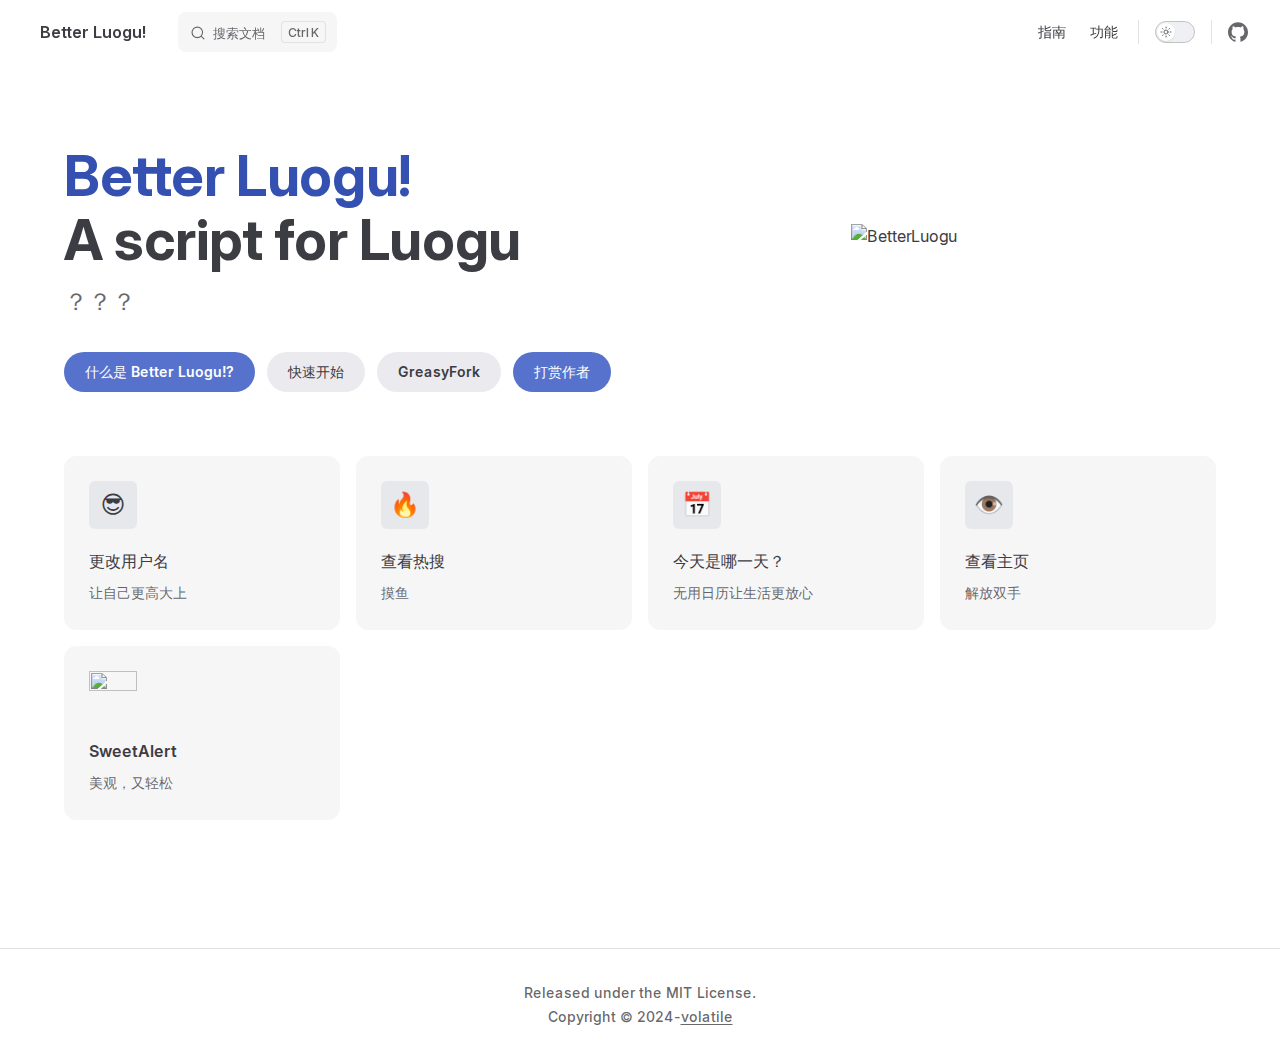
==== commit 0668a326: "m" ====
--- a/index.html
+++ b/index.html
@@ -8,18 +8,18 @@
     <meta name="generator" content="VitePress v1.3.2">
     <link rel="preload stylesheet" href="/assets/style.ousp1dts.css" as="style">
     
-    <script type="module" src="/assets/app.BNwjarPe.js"></script>
+    <script type="module" src="/assets/app.CokYqYRW.js"></script>
     <link rel="preload" href="/assets/inter-roman-latin.Di8DUHzh.woff2" as="font" type="font/woff2" crossorigin="">
-    <link rel="modulepreload" href="/assets/chunks/theme.CJ-S8XoH.js">
+    <link rel="modulepreload" href="/assets/chunks/theme.vZsg56WB.js">
     <link rel="modulepreload" href="/assets/chunks/framework.CfbOou38.js">
-    <link rel="modulepreload" href="/assets/index.md.CvtrrPPz.lean.js">
+    <link rel="modulepreload" href="/assets/index.md.Cq7DpQ-x.lean.js">
     <link rel="icon" href="https://s21.ax1x.com/2024/08/11/pASqf4x.png">
     <script id="check-dark-mode">(()=>{const e=localStorage.getItem("vitepress-theme-appearance")||"auto",a=window.matchMedia("(prefers-color-scheme: dark)").matches;(!e||e==="auto"?a:e==="dark")&&document.documentElement.classList.add("dark")})();</script>
     <script id="check-mac-os">document.documentElement.classList.toggle("mac",/Mac|iPhone|iPod|iPad/i.test(navigator.platform));</script>
   </head>
   <body>
-    <div id="app"><div class="Layout" data-v-d6480360><!--[--><!--]--><!--[--><span tabindex="-1" data-v-ca2f9509></span><a href="#VPContent" class="VPSkipLink visually-hidden" data-v-ca2f9509> Skip to content </a><!--]--><!----><header class="VPNav" data-v-d6480360 data-v-9bd35e56><div class="VPNavBar home top" data-v-9bd35e56 data-v-67d61da4><div class="wrapper" data-v-67d61da4><div class="container" data-v-67d61da4><div class="title" data-v-67d61da4><div class="VPNavBarTitle" data-v-67d61da4 data-v-83a07ee2><a class="title" href="/" data-v-83a07ee2><!--[--><!--]--><!--[--><img class="VPImage logo" src="https://s21.ax1x.com/2024/08/11/pASqf4x.png" alt data-v-13f56645><!--]--><span data-v-83a07ee2>Better Luogu!</span><!--[--><!--]--></a></div></div><div class="content" data-v-67d61da4><div class="content-body" data-v-67d61da4><!--[--><!--]--><div class="VPNavBarSearch search" data-v-67d61da4><!--[--><!----><div id="local-search"><button type="button" class="DocSearch DocSearch-Button" aria-label="搜索文档"><span class="DocSearch-Button-Container"><span class="vp-icon DocSearch-Search-Icon"></span><span class="DocSearch-Button-Placeholder">搜索文档</span></span><span class="DocSearch-Button-Keys"><kbd class="DocSearch-Button-Key"></kbd><kbd class="DocSearch-Button-Key">K</kbd></span></button></div><!--]--></div><nav aria-labelledby="main-nav-aria-label" class="VPNavBarMenu menu" data-v-67d61da4 data-v-c55fbd2f><span id="main-nav-aria-label" class="visually-hidden" data-v-c55fbd2f> Main Navigation </span><!--[--><!--[--><a class="VPLink link VPNavBarMenuLink" href="/guide/introduction/what-is-Better-Luogu" tabindex="0" data-v-c55fbd2f data-v-611e8020><!--[--><span data-v-611e8020>指南</span><!--]--></a><!--]--><!--[--><a class="VPLink link VPNavBarMenuLink" href="/function/update" tabindex="0" data-v-c55fbd2f data-v-611e8020><!--[--><span data-v-611e8020>功能</span><!--]--></a><!--]--><!--]--></nav><!----><div class="VPNavBarAppearance appearance" data-v-67d61da4 data-v-9e258bc4><button class="VPSwitch VPSwitchAppearance" type="button" role="switch" title="Switch to dark theme" aria-checked="false" data-v-9e258bc4 data-v-59f43e8a data-v-2fafad51><span class="check" data-v-2fafad51><span class="icon" data-v-2fafad51><!--[--><span class="vpi-sun sun" data-v-59f43e8a></span><span class="vpi-moon moon" data-v-59f43e8a></span><!--]--></span></span></button></div><div class="VPSocialLinks VPNavBarSocialLinks social-links" data-v-67d61da4 data-v-81881a00 data-v-c04ac0eb><!--[--><a class="VPSocialLink no-icon" href="https://github.com/volatile78/BetterLuogu" aria-label="github" target="_blank" rel="noopener" data-v-c04ac0eb data-v-ed36364c><span class="vpi-social-github" /></a><!--]--></div><div class="VPFlyout VPNavBarExtra extra" data-v-67d61da4 data-v-0973d3c5 data-v-d850efe5><button type="button" class="button" aria-haspopup="true" aria-expanded="false" aria-label="extra navigation" data-v-d850efe5><span class="vpi-more-horizontal icon" data-v-d850efe5></span></button><div class="menu" data-v-d850efe5><div class="VPMenu" data-v-d850efe5 data-v-6d87a9bc><!----><!--[--><!--[--><!----><div class="group" data-v-0973d3c5><div class="item appearance" data-v-0973d3c5><p class="label" data-v-0973d3c5>Appearance</p><div class="appearance-action" data-v-0973d3c5><button class="VPSwitch VPSwitchAppearance" type="button" role="switch" title="Switch to dark theme" aria-checked="false" data-v-0973d3c5 data-v-59f43e8a data-v-2fafad51><span class="check" data-v-2fafad51><span class="icon" data-v-2fafad51><!--[--><span class="vpi-sun sun" data-v-59f43e8a></span><span class="vpi-moon moon" data-v-59f43e8a></span><!--]--></span></span></button></div></div></div><div class="group" data-v-0973d3c5><div class="item social-links" data-v-0973d3c5><div class="VPSocialLinks social-links-list" data-v-0973d3c5 data-v-c04ac0eb><!--[--><a class="VPSocialLink no-icon" href="https://github.com/volatile78/BetterLuogu" aria-label="github" target="_blank" rel="noopener" data-v-c04ac0eb data-v-ed36364c><span class="vpi-social-github" /></a><!--]--></div></div></div><!--]--><!--]--></div></div></div><!--[--><!--]--><button type="button" class="VPNavBarHamburger hamburger" aria-label="mobile navigation" aria-expanded="false" aria-controls="VPNavScreen" data-v-67d61da4 data-v-9b287ba3><span class="container" data-v-9b287ba3><span class="top" data-v-9b287ba3></span><span class="middle" data-v-9b287ba3></span><span class="bottom" data-v-9b287ba3></span></span></button></div></div></div></div><div class="divider" data-v-67d61da4><div class="divider-line" data-v-67d61da4></div></div></div><!----></header><!----><!----><div class="VPContent is-home" id="VPContent" data-v-d6480360 data-v-bf20719e><div class="VPHome" data-v-bf20719e data-v-41b4383f><!--[--><!--]--><div class="VPHero has-image VPHomeHero" data-v-41b4383f data-v-5a4c76f4><div class="container" data-v-5a4c76f4><div class="main" data-v-5a4c76f4><!--[--><!--]--><!--[--><h1 class="name" data-v-5a4c76f4><span class="clip" data-v-5a4c76f4>Better Luogu!</span></h1><p class="text" data-v-5a4c76f4>A script for Luogu</p><p class="tagline" data-v-5a4c76f4>？？？</p><!--]--><!--[--><!--]--><div class="actions" data-v-5a4c76f4><!--[--><div class="action" data-v-5a4c76f4><a class="VPButton medium brand" href="/guide/introduction/what-is-Better-Luogu" data-v-5a4c76f4 data-v-1bdbe7b6>什么是 Better Luogu!?</a></div><div class="action" data-v-5a4c76f4><a class="VPButton medium alt" href="/guide/introduction/getting-started" data-v-5a4c76f4 data-v-1bdbe7b6>快速开始</a></div><div class="action" data-v-5a4c76f4><a class="VPButton medium alt" href="https://greasyfork.org/zh-CN/scripts/487511-better-luogu" target="_blank" rel="noreferrer" data-v-5a4c76f4 data-v-1bdbe7b6>GreasyFork</a></div><div class="action" data-v-5a4c76f4><a class="VPButton medium brand" href="https://afdian.com/a/volatile" target="_blank" rel="noreferrer" data-v-5a4c76f4 data-v-1bdbe7b6>打赏作者</a></div><!--]--></div><!--[--><!--]--></div><div class="image" data-v-5a4c76f4><div class="image-container" data-v-5a4c76f4><div class="image-bg" data-v-5a4c76f4></div><!--[--><!--[--><img class="VPImage image-src" src="https://s21.ax1x.com/2024/08/11/pASq4C6.png" alt="BetterLuogu" data-v-13f56645><!--]--><!--]--></div></div></div></div><!--[--><!--]--><!--[--><!--]--><div class="VPFeatures VPHomeFeatures" data-v-41b4383f data-v-281ad482><div class="container" data-v-281ad482><div class="items" data-v-281ad482><!--[--><div class="grid-4 item" data-v-281ad482><div class="VPLink no-icon VPFeature" data-v-281ad482 data-v-fb1f2192><!--[--><article class="box" data-v-fb1f2192><!----><h2 class="title" data-v-fb1f2192>😎更改用户名</h2><p class="details" data-v-fb1f2192>让自己更高大上</p><!----></article><!--]--></div></div><div class="grid-4 item" data-v-281ad482><div class="VPLink no-icon VPFeature" data-v-281ad482 data-v-fb1f2192><!--[--><article class="box" data-v-fb1f2192><!----><h2 class="title" data-v-fb1f2192>🔥查看热搜</h2><p class="details" data-v-fb1f2192>摸鱼</p><!----></article><!--]--></div></div><div class="grid-4 item" data-v-281ad482><div class="VPLink no-icon VPFeature" data-v-281ad482 data-v-fb1f2192><!--[--><article class="box" data-v-fb1f2192><!----><h2 class="title" data-v-fb1f2192>📅今天是哪一天？</h2><p class="details" data-v-fb1f2192>无用日历让生活更放心</p><!----></article><!--]--></div></div><div class="grid-4 item" data-v-281ad482><div class="VPLink no-icon VPFeature" data-v-281ad482 data-v-fb1f2192><!--[--><article class="box" data-v-fb1f2192><!----><h2 class="title" data-v-fb1f2192>👁查看主页</h2><p class="details" data-v-fb1f2192>解放双手</p><!----></article><!--]--></div></div><div class="grid-4 item" data-v-281ad482><a class="VPLink link vp-external-link-icon no-icon VPFeature" href="https://sweetalert.js.org/" target="_blank" rel="noreferrer" data-v-281ad482 data-v-fb1f2192><!--[--><article class="box" data-v-fb1f2192><!--[--><img class="VPImage" src="https://sweetalert.js.org/assets/images/logo.svg" height="48" width="48" alt data-v-13f56645><!--]--><h2 class="title" data-v-fb1f2192>SweetAlert</h2><p class="details" data-v-fb1f2192>美观，又轻松</p><!----></article><!--]--></a></div><!--]--></div></div></div><!--[--><!--]--><div class="vp-doc container" style="" data-v-41b4383f data-v-29f87111><!--[--><div style="position:relative;" data-v-41b4383f><div></div></div><!--]--></div></div></div><footer class="VPFooter" data-v-d6480360 data-v-1779f767><div class="container" data-v-1779f767><p class="message" data-v-1779f767>Released under the MIT License.</p><p class="copyright" data-v-1779f767>Copyright © 2024-<a href="https://www.luogu.com.cn/user/772464">volatile</p></div></footer><!--[--><!--]--></div></div>
-    <script>window.__VP_HASH_MAP__=JSON.parse("{\"function_hidead.md\":\"C_M18ZKl\",\"function_homepage.md\":\"Cs4Avxkh\",\"function_hot_search.md\":\"Bl2lRcsm\",\"function_personalization.md\":\"rP6fO5qA\",\"function_popup.md\":\"C3sbS6cq\",\"function_update.md\":\"B7kN4Sx4\",\"guide_introduction_getting-started.md\":\"Cu1JeIMz\",\"guide_introduction_what-is-better-luogu.md\":\"CSRJHpBA\",\"index.md\":\"CvtrrPPz\",\"use_illustrate.md\":\"CVcl8V-B\",\"use_username.md\":\"CuBWXZLe\"}");window.__VP_SITE_DATA__=JSON.parse("{\"lang\":\"en-US\",\"dir\":\"ltr\",\"title\":\"Better Luogu!\",\"description\":\"A script for Luogu\",\"base\":\"/\",\"head\":[],\"router\":{\"prefetchLinks\":true},\"appearance\":true,\"themeConfig\":{\"logo\":\"https://s21.ax1x.com/2024/08/11/pASqf4x.png\",\"nav\":[{\"text\":\"指南\",\"link\":\"/guide/introduction/what-is-Better-Luogu\"},{\"text\":\"功能\",\"link\":\"/function/update\"}],\"sidebar\":[{\"text\":\"简介\",\"items\":[{\"text\":\"什么是 Better Luogu!?\",\"link\":\"/guide/introduction/what-is-Better-Luogu\"},{\"text\":\"快速开始\",\"link\":\"/guide/introduction/getting-started\"}]},{\"text\":\"功能\",\"items\":[{\"text\":\"更新提醒\",\"link\":\"/function/update\"},{\"text\":\"弹窗\",\"link\":\"/function/popup\"},{\"text\":\"个性化\",\"link\":\"/function/personalization\"},{\"text\":\"热搜\",\"link\":\"/function/hot_search\"},{\"text\":\"查看别人主页\",\"link\":\"/function/homepage\"},{\"text\":\"隐藏广告\",\"link\":\"/function/hideAd\"}]},{\"text\":\"使用\",\"items\":[{\"text\":\"说明\",\"link\":\"/use/illustrate\"},{\"text\":\"用户名\",\"link\":\"/use/username\"}]}],\"socialLinks\":[{\"icon\":\"github\",\"link\":\"https://github.com/volatile78/BetterLuogu\"}],\"footer\":{\"message\":\"Released under the MIT License.\",\"copyright\":\"Copyright © 2024-<a href=\\\"https://www.luogu.com.cn/user/772464\\\">volatile\"},\"search\":{\"provider\":\"local\",\"options\":{\"translations\":{\"button\":{\"buttonText\":\"搜索文档\",\"buttonAriaLabel\":\"搜索文档\"},\"modal\":{\"noResultsText\":\"无法找到相关结果\",\"resetButtonTitle\":\"清除查询条件\",\"footer\":{\"selectText\":\"选择\",\"navigateText\":\"切换\"}}}}}},\"locales\":{},\"scrollOffset\":134,\"cleanUrls\":true}");</script>
+    <div id="app"><div class="Layout" data-v-d6480360><!--[--><!--]--><!--[--><span tabindex="-1" data-v-ca2f9509></span><a href="#VPContent" class="VPSkipLink visually-hidden" data-v-ca2f9509> Skip to content </a><!--]--><!----><header class="VPNav" data-v-d6480360 data-v-9bd35e56><div class="VPNavBar home top" data-v-9bd35e56 data-v-67d61da4><div class="wrapper" data-v-67d61da4><div class="container" data-v-67d61da4><div class="title" data-v-67d61da4><div class="VPNavBarTitle" data-v-67d61da4 data-v-83a07ee2><a class="title" href="/" data-v-83a07ee2><!--[--><!--]--><!--[--><img class="VPImage logo" src="https://s21.ax1x.com/2024/08/11/pASqf4x.png" alt data-v-13f56645><!--]--><span data-v-83a07ee2>Better Luogu!</span><!--[--><!--]--></a></div></div><div class="content" data-v-67d61da4><div class="content-body" data-v-67d61da4><!--[--><!--]--><div class="VPNavBarSearch search" data-v-67d61da4><!--[--><!----><div id="local-search"><button type="button" class="DocSearch DocSearch-Button" aria-label="搜索文档"><span class="DocSearch-Button-Container"><span class="vp-icon DocSearch-Search-Icon"></span><span class="DocSearch-Button-Placeholder">搜索文档</span></span><span class="DocSearch-Button-Keys"><kbd class="DocSearch-Button-Key"></kbd><kbd class="DocSearch-Button-Key">K</kbd></span></button></div><!--]--></div><nav aria-labelledby="main-nav-aria-label" class="VPNavBarMenu menu" data-v-67d61da4 data-v-c55fbd2f><span id="main-nav-aria-label" class="visually-hidden" data-v-c55fbd2f> Main Navigation </span><!--[--><!--[--><a class="VPLink link VPNavBarMenuLink" href="/guide/introduction/what-is-Better-Luogu" tabindex="0" data-v-c55fbd2f data-v-611e8020><!--[--><span data-v-611e8020>指南</span><!--]--></a><!--]--><!--[--><a class="VPLink link VPNavBarMenuLink" href="/function/update" tabindex="0" data-v-c55fbd2f data-v-611e8020><!--[--><span data-v-611e8020>功能</span><!--]--></a><!--]--><!--]--></nav><!----><div class="VPNavBarAppearance appearance" data-v-67d61da4 data-v-9e258bc4><button class="VPSwitch VPSwitchAppearance" type="button" role="switch" title="Switch to dark theme" aria-checked="false" data-v-9e258bc4 data-v-59f43e8a data-v-2fafad51><span class="check" data-v-2fafad51><span class="icon" data-v-2fafad51><!--[--><span class="vpi-sun sun" data-v-59f43e8a></span><span class="vpi-moon moon" data-v-59f43e8a></span><!--]--></span></span></button></div><div class="VPSocialLinks VPNavBarSocialLinks social-links" data-v-67d61da4 data-v-81881a00 data-v-c04ac0eb><!--[--><a class="VPSocialLink no-icon" href="https://github.com/volatile78/BetterLuogu" aria-label="github" target="_blank" rel="noopener" data-v-c04ac0eb data-v-ed36364c><span class="vpi-social-github" /></a><!--]--></div><div class="VPFlyout VPNavBarExtra extra" data-v-67d61da4 data-v-0973d3c5 data-v-d850efe5><button type="button" class="button" aria-haspopup="true" aria-expanded="false" aria-label="extra navigation" data-v-d850efe5><span class="vpi-more-horizontal icon" data-v-d850efe5></span></button><div class="menu" data-v-d850efe5><div class="VPMenu" data-v-d850efe5 data-v-6d87a9bc><!----><!--[--><!--[--><!----><div class="group" data-v-0973d3c5><div class="item appearance" data-v-0973d3c5><p class="label" data-v-0973d3c5>Appearance</p><div class="appearance-action" data-v-0973d3c5><button class="VPSwitch VPSwitchAppearance" type="button" role="switch" title="Switch to dark theme" aria-checked="false" data-v-0973d3c5 data-v-59f43e8a data-v-2fafad51><span class="check" data-v-2fafad51><span class="icon" data-v-2fafad51><!--[--><span class="vpi-sun sun" data-v-59f43e8a></span><span class="vpi-moon moon" data-v-59f43e8a></span><!--]--></span></span></button></div></div></div><div class="group" data-v-0973d3c5><div class="item social-links" data-v-0973d3c5><div class="VPSocialLinks social-links-list" data-v-0973d3c5 data-v-c04ac0eb><!--[--><a class="VPSocialLink no-icon" href="https://github.com/volatile78/BetterLuogu" aria-label="github" target="_blank" rel="noopener" data-v-c04ac0eb data-v-ed36364c><span class="vpi-social-github" /></a><!--]--></div></div></div><!--]--><!--]--></div></div></div><!--[--><!--]--><button type="button" class="VPNavBarHamburger hamburger" aria-label="mobile navigation" aria-expanded="false" aria-controls="VPNavScreen" data-v-67d61da4 data-v-9b287ba3><span class="container" data-v-9b287ba3><span class="top" data-v-9b287ba3></span><span class="middle" data-v-9b287ba3></span><span class="bottom" data-v-9b287ba3></span></span></button></div></div></div></div><div class="divider" data-v-67d61da4><div class="divider-line" data-v-67d61da4></div></div></div><!----></header><!----><!----><div class="VPContent is-home" id="VPContent" data-v-d6480360 data-v-bf20719e><div class="VPHome" data-v-bf20719e data-v-41b4383f><!--[--><!--]--><div class="VPHero has-image VPHomeHero" data-v-41b4383f data-v-5a4c76f4><div class="container" data-v-5a4c76f4><div class="main" data-v-5a4c76f4><!--[--><!--]--><!--[--><h1 class="name" data-v-5a4c76f4><span class="clip" data-v-5a4c76f4>Better Luogu!</span></h1><p class="text" data-v-5a4c76f4>A script for Luogu</p><p class="tagline" data-v-5a4c76f4>？？？</p><!--]--><!--[--><!--]--><div class="actions" data-v-5a4c76f4><!--[--><div class="action" data-v-5a4c76f4><a class="VPButton medium brand" href="/guide/introduction/what-is-Better-Luogu" data-v-5a4c76f4 data-v-1bdbe7b6>什么是 Better Luogu!?</a></div><div class="action" data-v-5a4c76f4><a class="VPButton medium alt" href="/guide/introduction/getting-started" data-v-5a4c76f4 data-v-1bdbe7b6>快速开始</a></div><div class="action" data-v-5a4c76f4><a class="VPButton medium alt" href="https://greasyfork.org/zh-CN/scripts/487511-better-luogu" target="_blank" rel="noreferrer" data-v-5a4c76f4 data-v-1bdbe7b6>GreasyFork</a></div><div class="action" data-v-5a4c76f4><a class="VPButton medium brand" href="https://afdian.com/a/volatile" target="_blank" rel="noreferrer" data-v-5a4c76f4 data-v-1bdbe7b6>打赏作者</a></div><!--]--></div><!--[--><!--]--></div><div class="image" data-v-5a4c76f4><div class="image-container" data-v-5a4c76f4><div class="image-bg" data-v-5a4c76f4></div><!--[--><!--[--><img class="VPImage image-src" src="https://s21.ax1x.com/2024/08/11/pASq4C6.png" alt="BetterLuogu" data-v-13f56645><!--]--><!--]--></div></div></div></div><!--[--><!--]--><!--[--><!--]--><div class="VPFeatures VPHomeFeatures" data-v-41b4383f data-v-281ad482><div class="container" data-v-281ad482><div class="items" data-v-281ad482><!--[--><div class="grid-4 item" data-v-281ad482><div class="VPLink no-icon VPFeature" data-v-281ad482 data-v-fb1f2192><!--[--><article class="box" data-v-fb1f2192><div class="icon" data-v-fb1f2192>😎</div><h2 class="title" data-v-fb1f2192>更改用户名</h2><p class="details" data-v-fb1f2192>让自己更高大上</p><!----></article><!--]--></div></div><div class="grid-4 item" data-v-281ad482><div class="VPLink no-icon VPFeature" data-v-281ad482 data-v-fb1f2192><!--[--><article class="box" data-v-fb1f2192><div class="icon" data-v-fb1f2192>🔥</div><h2 class="title" data-v-fb1f2192>查看热搜</h2><p class="details" data-v-fb1f2192>摸鱼</p><!----></article><!--]--></div></div><div class="grid-4 item" data-v-281ad482><div class="VPLink no-icon VPFeature" data-v-281ad482 data-v-fb1f2192><!--[--><article class="box" data-v-fb1f2192><div class="icon" data-v-fb1f2192>📅</div><h2 class="title" data-v-fb1f2192>今天是哪一天？</h2><p class="details" data-v-fb1f2192>无用日历让生活更放心</p><!----></article><!--]--></div></div><div class="grid-4 item" data-v-281ad482><div class="VPLink no-icon VPFeature" data-v-281ad482 data-v-fb1f2192><!--[--><article class="box" data-v-fb1f2192><div class="icon" data-v-fb1f2192>👁</div><h2 class="title" data-v-fb1f2192>查看主页</h2><p class="details" data-v-fb1f2192>解放双手</p><!----></article><!--]--></div></div><div class="grid-4 item" data-v-281ad482><a class="VPLink link vp-external-link-icon no-icon VPFeature" href="https://sweetalert.js.org/" target="_blank" rel="noreferrer" data-v-281ad482 data-v-fb1f2192><!--[--><article class="box" data-v-fb1f2192><!--[--><img class="VPImage" src="https://sweetalert.js.org/assets/images/logo.svg" height="48" width="48" alt data-v-13f56645><!--]--><h2 class="title" data-v-fb1f2192>SweetAlert</h2><p class="details" data-v-fb1f2192>美观，又轻松</p><!----></article><!--]--></a></div><!--]--></div></div></div><!--[--><!--]--><div class="vp-doc container" style="" data-v-41b4383f data-v-29f87111><!--[--><div style="position:relative;" data-v-41b4383f><div></div></div><!--]--></div></div></div><footer class="VPFooter" data-v-d6480360 data-v-1779f767><div class="container" data-v-1779f767><p class="message" data-v-1779f767>Released under the MIT License.</p><p class="copyright" data-v-1779f767>Copyright © 2024-<a href="https://www.luogu.com.cn/user/772464">volatile</p></div></footer><!--[--><!--]--></div></div>
+    <script>window.__VP_HASH_MAP__=JSON.parse("{\"function_hidead.md\":\"C_M18ZKl\",\"function_homepage.md\":\"Cs4Avxkh\",\"function_hot_search.md\":\"Bl2lRcsm\",\"function_personalization.md\":\"rP6fO5qA\",\"function_popup.md\":\"C3sbS6cq\",\"function_update.md\":\"B7kN4Sx4\",\"guide_introduction_getting-started.md\":\"Cu1JeIMz\",\"guide_introduction_what-is-better-luogu.md\":\"CSRJHpBA\",\"index.md\":\"Cq7DpQ-x\",\"use_illustrate.md\":\"CVcl8V-B\",\"use_username.md\":\"CuBWXZLe\"}");window.__VP_SITE_DATA__=JSON.parse("{\"lang\":\"en-US\",\"dir\":\"ltr\",\"title\":\"Better Luogu!\",\"description\":\"A script for Luogu\",\"base\":\"/\",\"head\":[],\"router\":{\"prefetchLinks\":true},\"appearance\":true,\"themeConfig\":{\"logo\":\"https://s21.ax1x.com/2024/08/11/pASqf4x.png\",\"nav\":[{\"text\":\"指南\",\"link\":\"/guide/introduction/what-is-Better-Luogu\"},{\"text\":\"功能\",\"link\":\"/function/update\"}],\"sidebar\":[{\"text\":\"简介\",\"collapsed\":false,\"items\":[{\"text\":\"什么是 Better Luogu!?\",\"link\":\"/guide/introduction/what-is-Better-Luogu\"},{\"text\":\"快速开始\",\"link\":\"/guide/introduction/getting-started\"}]},{\"text\":\"功能\",\"collapsed\":false,\"items\":[{\"text\":\"更新提醒\",\"link\":\"/function/update\"},{\"text\":\"弹窗\",\"link\":\"/function/popup\"},{\"text\":\"个性化\",\"link\":\"/function/personalization\"},{\"text\":\"热搜\",\"link\":\"/function/hot_search\"},{\"text\":\"查看别人主页\",\"link\":\"/function/homepage\"},{\"text\":\"隐藏广告\",\"link\":\"/function/hideAd\"}]},{\"text\":\"使用\",\"collapsed\":false,\"items\":[{\"text\":\"说明\",\"link\":\"/use/illustrate\"},{\"text\":\"用户名\",\"link\":\"/use/username\"}]}],\"socialLinks\":[{\"icon\":\"github\",\"link\":\"https://github.com/volatile78/BetterLuogu\"}],\"footer\":{\"message\":\"Released under the MIT License.\",\"copyright\":\"Copyright © 2024-<a href=\\\"https://www.luogu.com.cn/user/772464\\\">volatile\"},\"search\":{\"provider\":\"local\",\"options\":{\"translations\":{\"button\":{\"buttonText\":\"搜索文档\",\"buttonAriaLabel\":\"搜索文档\"},\"modal\":{\"noResultsText\":\"无法找到相关结果\",\"resetButtonTitle\":\"清除查询条件\",\"footer\":{\"selectText\":\"选择\",\"navigateText\":\"切换\"}}}}}},\"locales\":{},\"scrollOffset\":134,\"cleanUrls\":true}");</script>
     
   </body>
 </html>